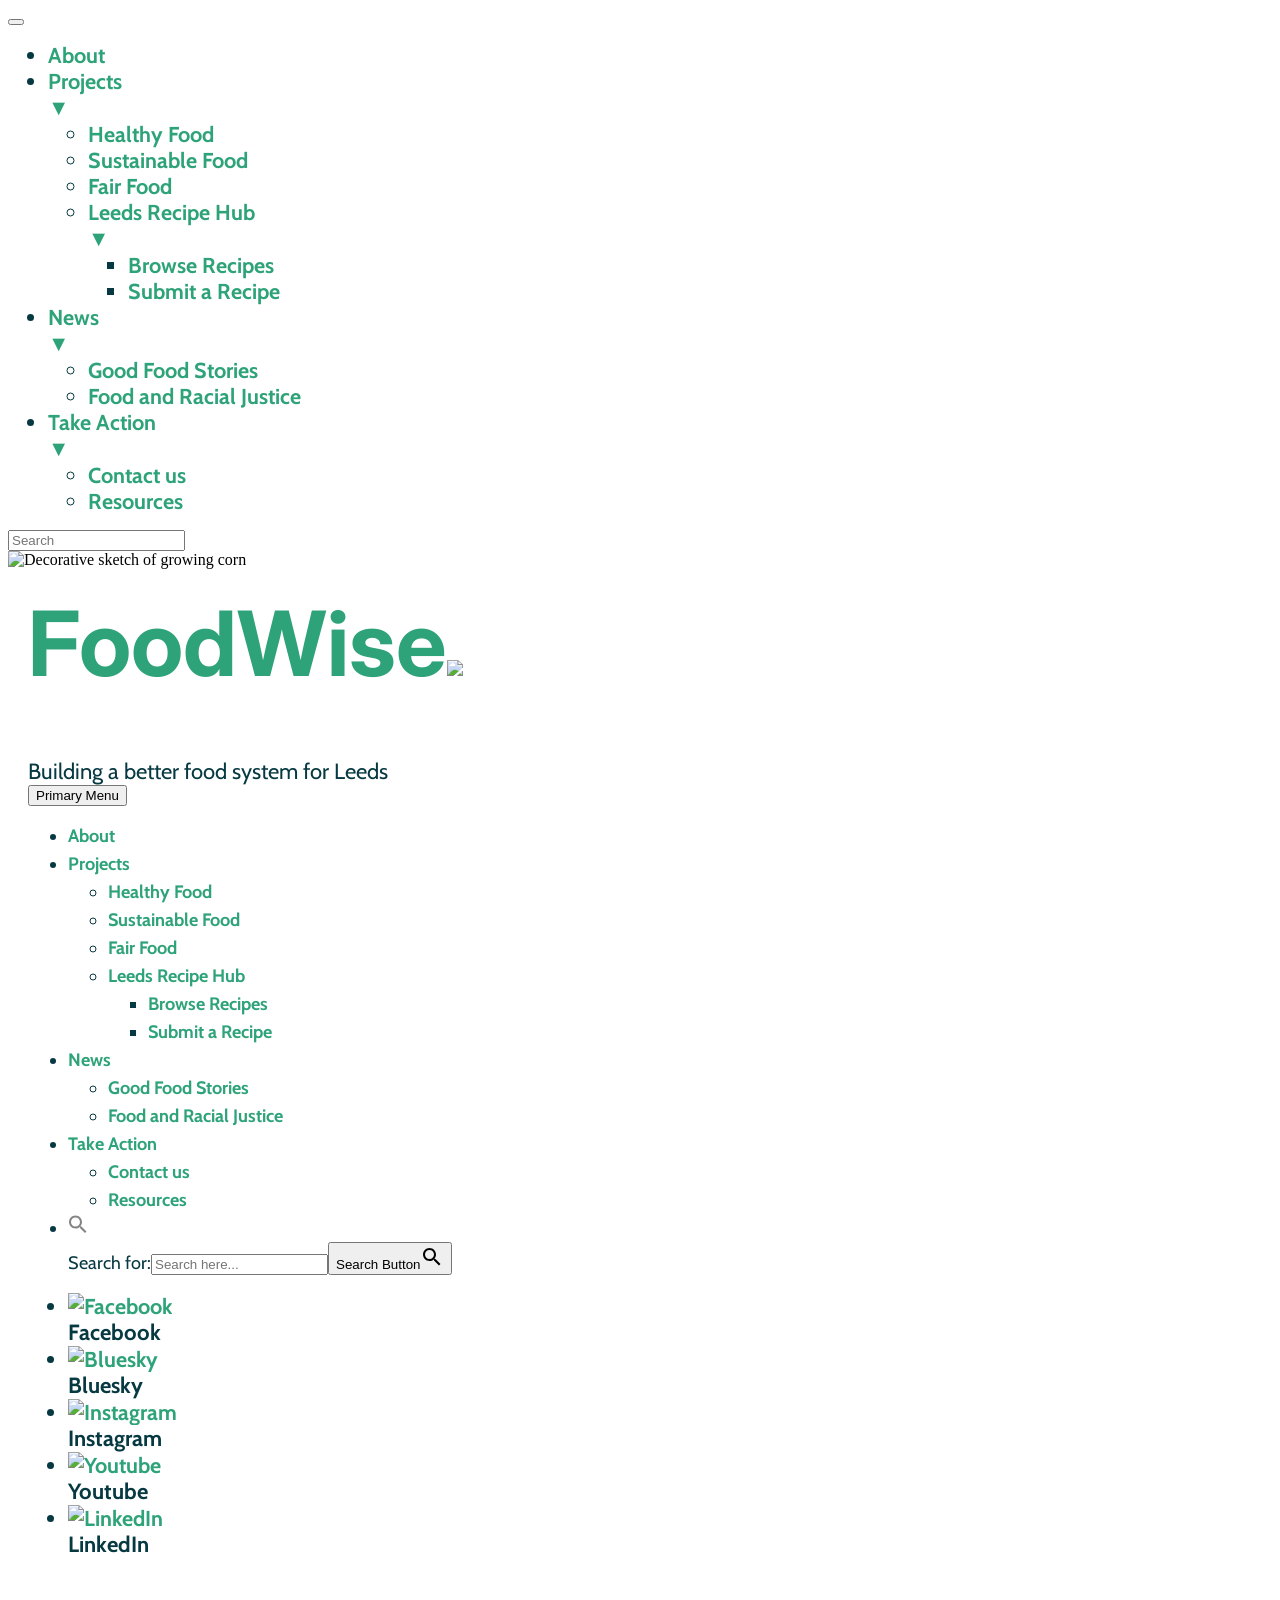
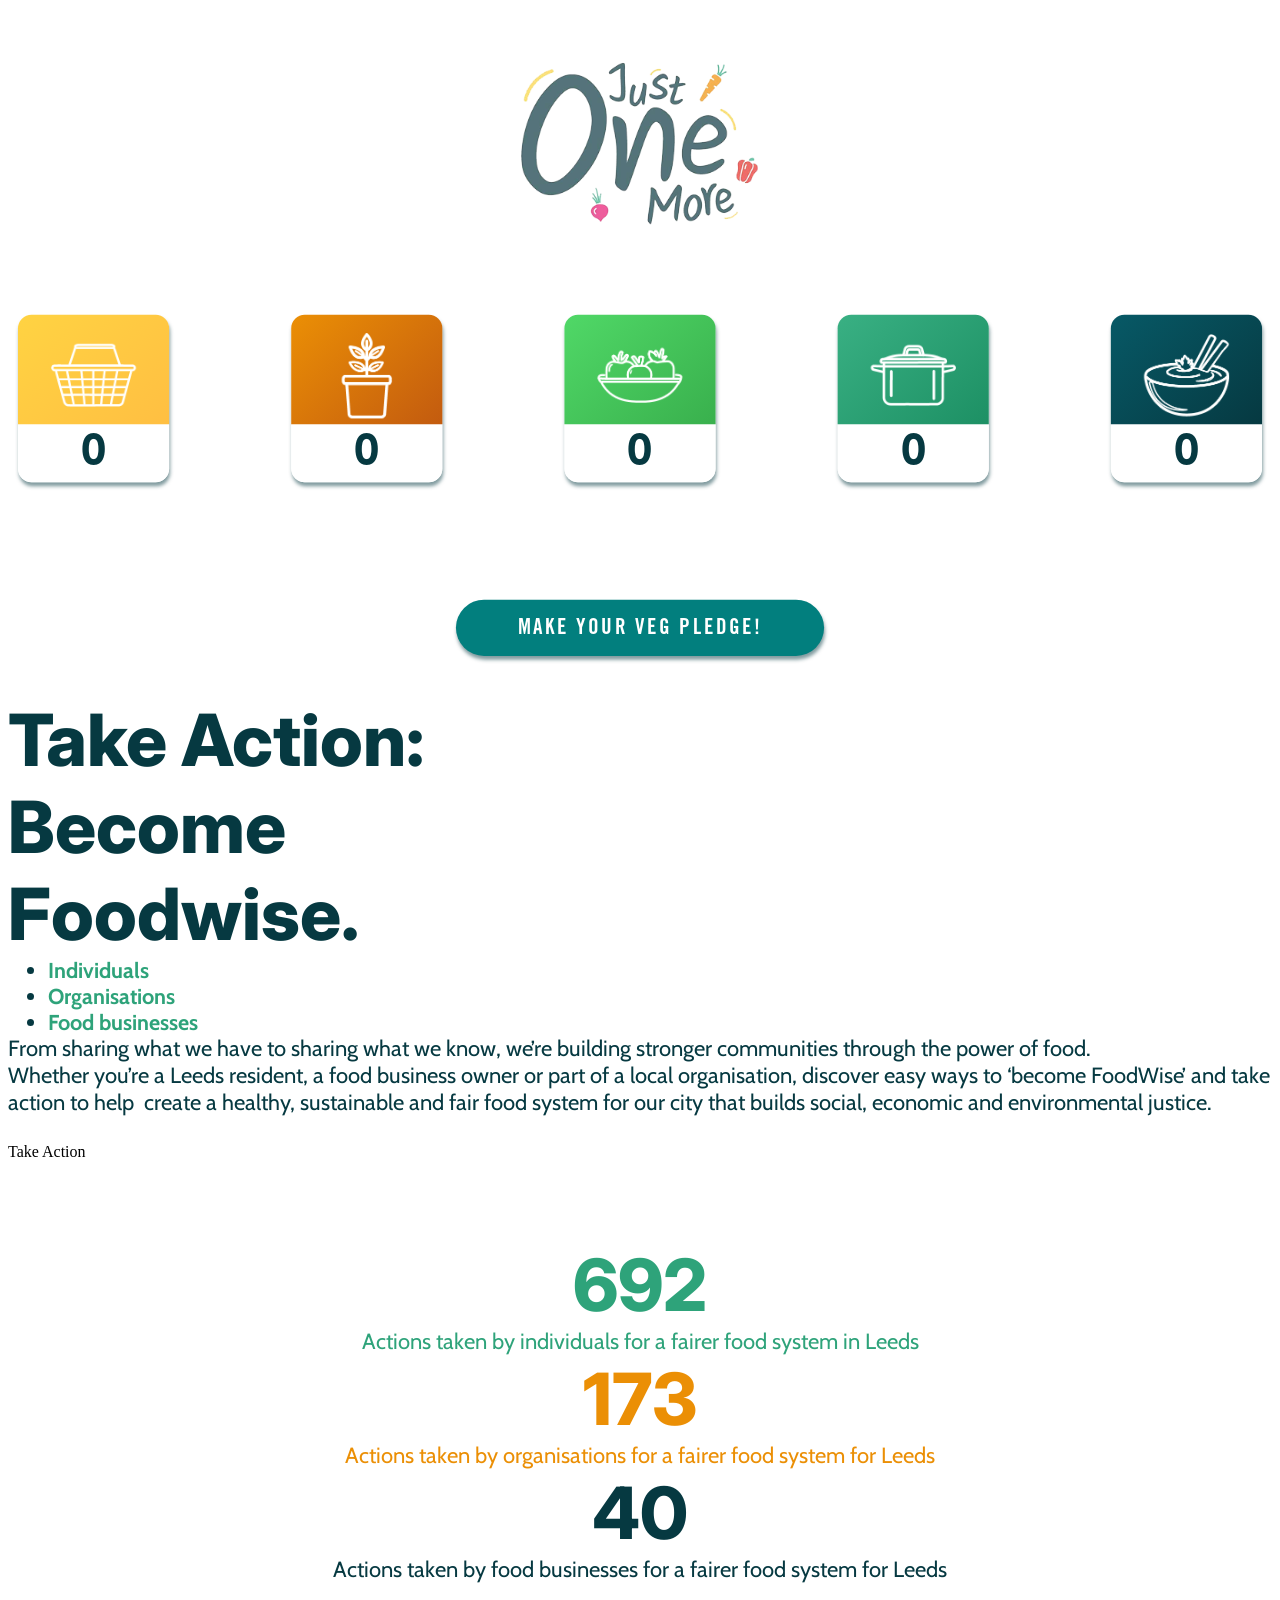
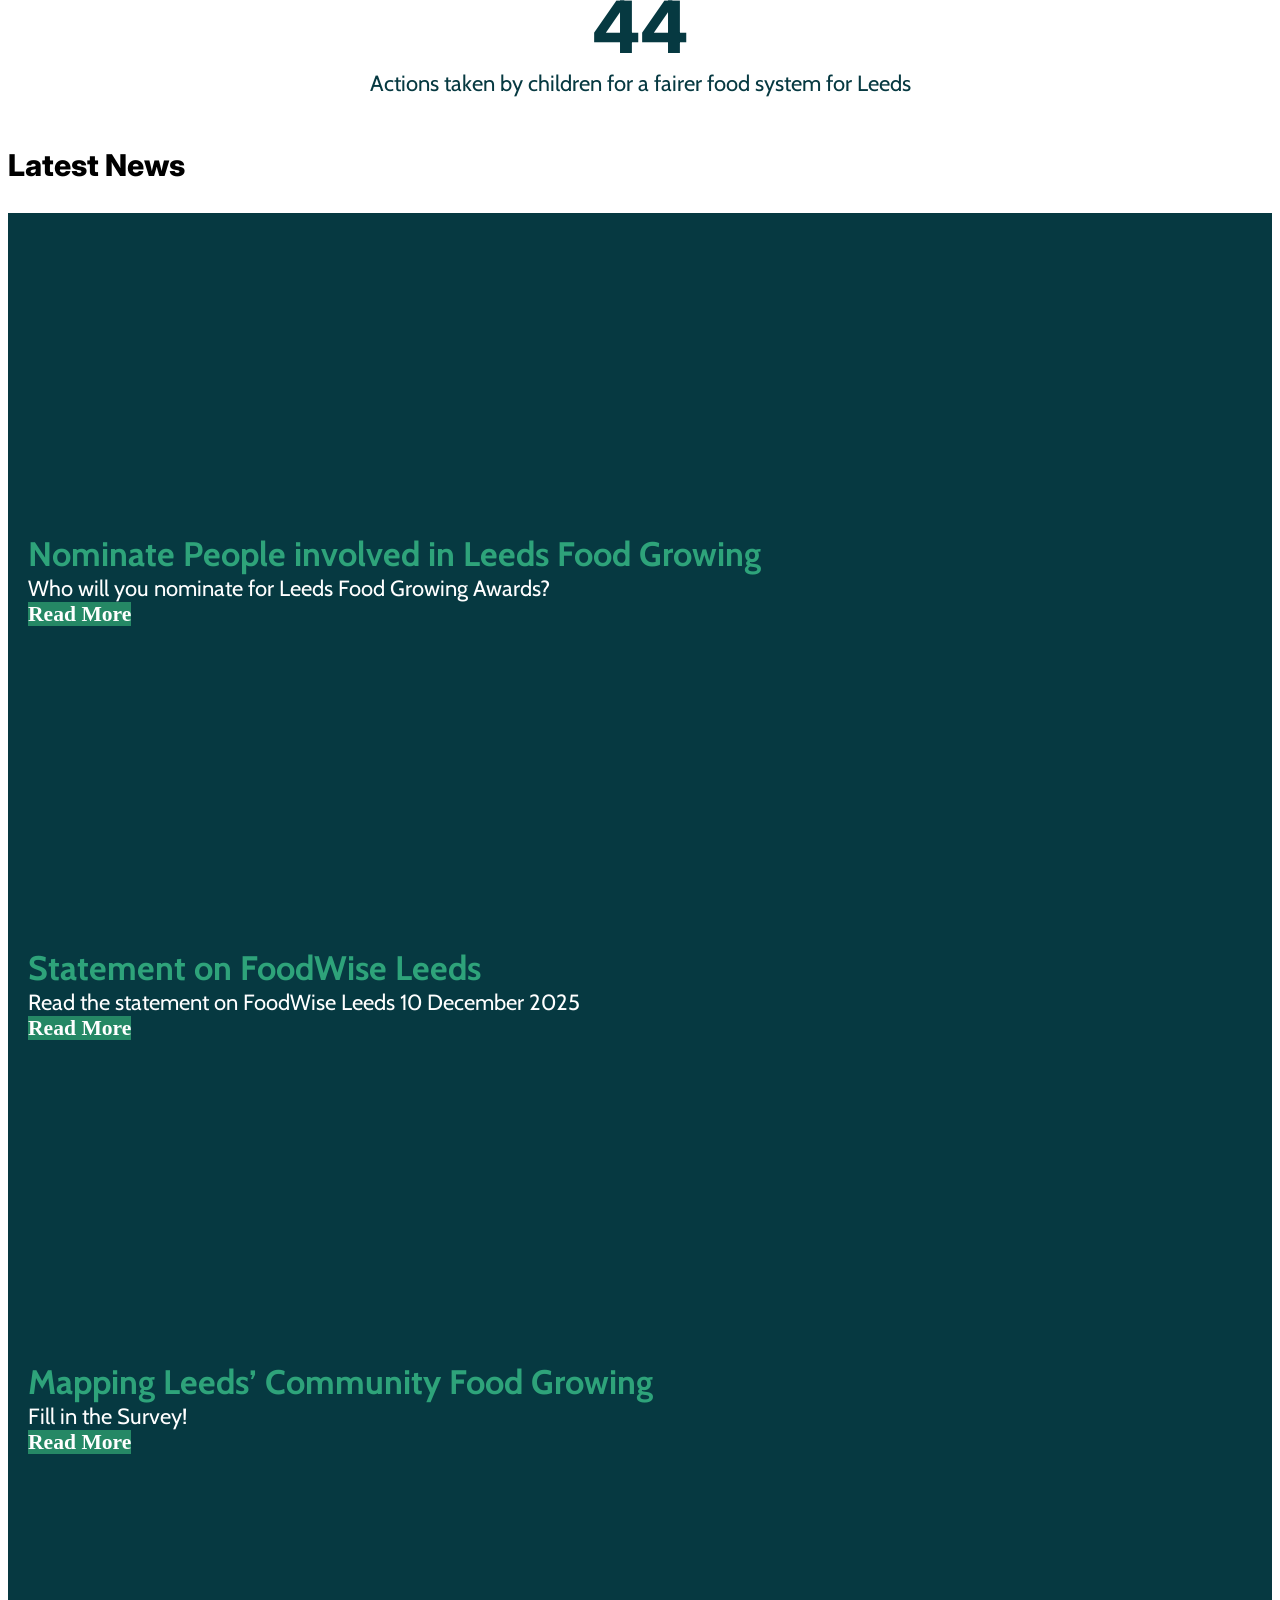
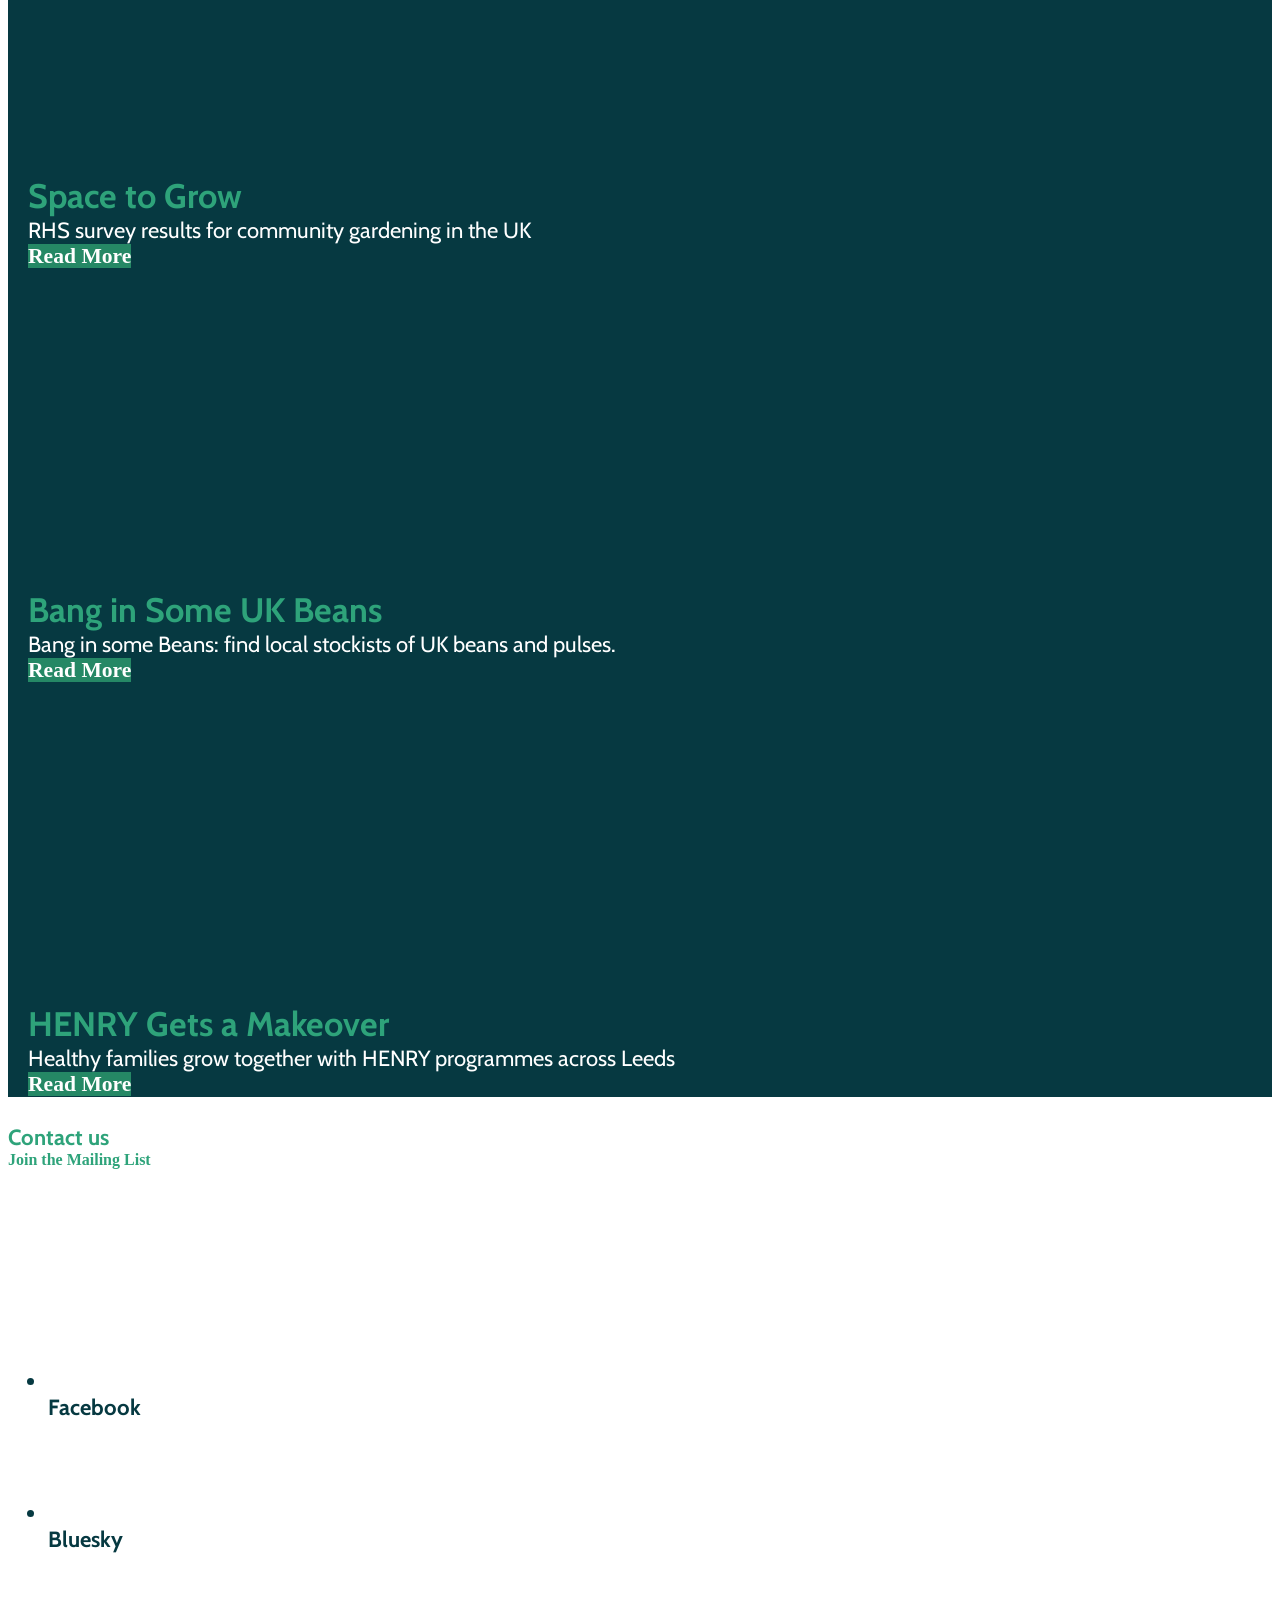
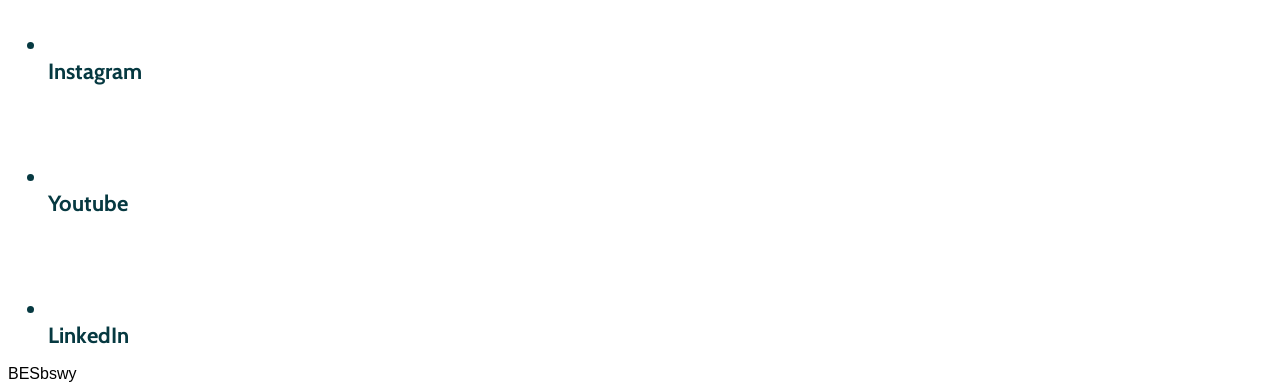
==== public_widget/index.html @ c1013f20 "Add files via upload" ====
<!DOCTYPE html>
<!-- saved from url=(0026)https://foodwiseleeds.org/ -->
<html lang="en-GB" class=" js_active  vc_desktop  vc_transform  vc_transform "><head><meta http-equiv="Content-Type" content="text/html; charset=UTF-8">
	
	<meta name="viewport" content="width=device-width, initial-scale=1">
	<link rel="profile" href="https://gmpg.org/xfn/11">

	<!-- FONTS -->
    <link rel="preconnect" href="https://fonts.googleapis.com/">
		<link rel="preconnect" href="https://fonts.gstatic.com/" crossorigin="">
		<link href="./FoodWise – Building a better food system for Leeds_files/css2" rel="stylesheet">
	
  <!-- CSS -->
    <link rel="stylesheet" href="./FoodWise – Building a better food system for Leeds_files/main.css" type="text/css" media="screen">

	<title>FoodWise – Building a better food system for Leeds</title>
<meta name="robots" content="max-image-preview:large">
<link rel="dns-prefetch" href="https://hb.wpmucdn.com/">
<link href="https://hb.wpmucdn.com/" rel="preconnect">
<link rel="alternate" type="application/rss+xml" title="FoodWise » Feed" href="https://foodwiseleeds.org/feed/">
<link rel="alternate" type="application/rss+xml" title="FoodWise » Comments Feed" href="https://foodwiseleeds.org/comments/feed/">
<link rel="alternate" title="oEmbed (JSON)" type="application/json+oembed" href="https://foodwiseleeds.org/wp-json/oembed/1.0/embed?url=https%3A%2F%2Ffoodwiseleeds.org%2F">
<link rel="alternate" title="oEmbed (XML)" type="text/xml+oembed" href="https://foodwiseleeds.org/wp-json/oembed/1.0/embed?url=https%3A%2F%2Ffoodwiseleeds.org%2F&amp;format=xml">
		<style>
			.lazyload,
			.lazyloading {
				max-width: 100%;
			}
		</style>
		<style id="wp-img-auto-sizes-contain-inline-css">
img:is([sizes=auto i],[sizes^="auto," i]){contain-intrinsic-size:3000px 1500px}
/*# sourceURL=wp-img-auto-sizes-contain-inline-css */
</style>
<style id="wp-emoji-styles-inline-css">

	img.wp-smiley, img.emoji {
		display: inline !important;
		border: none !important;
		box-shadow: none !important;
		height: 1em !important;
		width: 1em !important;
		margin: 0 0.07em !important;
		vertical-align: -0.1em !important;
		background: none !important;
		padding: 0 !important;
	}
/*# sourceURL=wp-emoji-styles-inline-css */
</style>
<style id="wp-block-library-inline-css">
:root{--wp-block-synced-color:#7a00df;--wp-block-synced-color--rgb:122,0,223;--wp-bound-block-color:var(--wp-block-synced-color);--wp-editor-canvas-background:#ddd;--wp-admin-theme-color:#007cba;--wp-admin-theme-color--rgb:0,124,186;--wp-admin-theme-color-darker-10:#006ba1;--wp-admin-theme-color-darker-10--rgb:0,107,160.5;--wp-admin-theme-color-darker-20:#005a87;--wp-admin-theme-color-darker-20--rgb:0,90,135;--wp-admin-border-width-focus:2px}@media (min-resolution:192dpi){:root{--wp-admin-border-width-focus:1.5px}}.wp-element-button{cursor:pointer}:root .has-very-light-gray-background-color{background-color:#eee}:root .has-very-dark-gray-background-color{background-color:#313131}:root .has-very-light-gray-color{color:#eee}:root .has-very-dark-gray-color{color:#313131}:root .has-vivid-green-cyan-to-vivid-cyan-blue-gradient-background{background:linear-gradient(135deg,#00d084,#0693e3)}:root .has-purple-crush-gradient-background{background:linear-gradient(135deg,#34e2e4,#4721fb 50%,#ab1dfe)}:root .has-hazy-dawn-gradient-background{background:linear-gradient(135deg,#faaca8,#dad0ec)}:root .has-subdued-olive-gradient-background{background:linear-gradient(135deg,#fafae1,#67a671)}:root .has-atomic-cream-gradient-background{background:linear-gradient(135deg,#fdd79a,#004a59)}:root .has-nightshade-gradient-background{background:linear-gradient(135deg,#330968,#31cdcf)}:root .has-midnight-gradient-background{background:linear-gradient(135deg,#020381,#2874fc)}:root{--wp--preset--font-size--normal:16px;--wp--preset--font-size--huge:42px}.has-regular-font-size{font-size:1em}.has-larger-font-size{font-size:2.625em}.has-normal-font-size{font-size:var(--wp--preset--font-size--normal)}.has-huge-font-size{font-size:var(--wp--preset--font-size--huge)}.has-text-align-center{text-align:center}.has-text-align-left{text-align:left}.has-text-align-right{text-align:right}.has-fit-text{white-space:nowrap!important}#end-resizable-editor-section{display:none}.aligncenter{clear:both}.items-justified-left{justify-content:flex-start}.items-justified-center{justify-content:center}.items-justified-right{justify-content:flex-end}.items-justified-space-between{justify-content:space-between}.screen-reader-text{border:0;clip-path:inset(50%);height:1px;margin:-1px;overflow:hidden;padding:0;position:absolute;width:1px;word-wrap:normal!important}.screen-reader-text:focus{background-color:#ddd;clip-path:none;color:#444;display:block;font-size:1em;height:auto;left:5px;line-height:normal;padding:15px 23px 14px;text-decoration:none;top:5px;width:auto;z-index:100000}html :where(.has-border-color){border-style:solid}html :where([style*=border-top-color]){border-top-style:solid}html :where([style*=border-right-color]){border-right-style:solid}html :where([style*=border-bottom-color]){border-bottom-style:solid}html :where([style*=border-left-color]){border-left-style:solid}html :where([style*=border-width]){border-style:solid}html :where([style*=border-top-width]){border-top-style:solid}html :where([style*=border-right-width]){border-right-style:solid}html :where([style*=border-bottom-width]){border-bottom-style:solid}html :where([style*=border-left-width]){border-left-style:solid}html :where(img[class*=wp-image-]){height:auto;max-width:100%}:where(figure){margin:0 0 1em}html :where(.is-position-sticky){--wp-admin--admin-bar--position-offset:var(--wp-admin--admin-bar--height,0px)}@media screen and (max-width:600px){html :where(.is-position-sticky){--wp-admin--admin-bar--position-offset:0px}}

/*# sourceURL=wp-block-library-inline-css */
</style>
<style id="classic-theme-styles-inline-css">
/*! This file is auto-generated */
.wp-block-button__link{color:#fff;background-color:#32373c;border-radius:9999px;box-shadow:none;text-decoration:none;padding:calc(.667em + 2px) calc(1.333em + 2px);font-size:1.125em}.wp-block-file__button{background:#32373c;color:#fff;text-decoration:none}
/*# sourceURL=/wp-includes/css/classic-themes.min.css */
</style>
<link rel="stylesheet" id="wp-components-css" href="./FoodWise – Building a better food system for Leeds_files/463c7d0c-9ae0-499d-9502-936e18eee315.css" media="all">
<link rel="stylesheet" id="wp-preferences-css" href="./FoodWise – Building a better food system for Leeds_files/6d0e9647-23a8-4c52-8468-e3db5b095549.css" media="all">
<link rel="stylesheet" id="wp-block-editor-css" href="./FoodWise – Building a better food system for Leeds_files/a60cf722-aa8f-4a5f-ae4f-3d11bebe2af3.css" media="all">
<link rel="stylesheet" id="popup-maker-block-library-style-css" href="./FoodWise – Building a better food system for Leeds_files/f5c3a5fd-bd5e-4038-b926-38d29746ad54.css" media="all">
<style id="global-styles-inline-css">
:root{--wp--preset--aspect-ratio--square: 1;--wp--preset--aspect-ratio--4-3: 4/3;--wp--preset--aspect-ratio--3-4: 3/4;--wp--preset--aspect-ratio--3-2: 3/2;--wp--preset--aspect-ratio--2-3: 2/3;--wp--preset--aspect-ratio--16-9: 16/9;--wp--preset--aspect-ratio--9-16: 9/16;--wp--preset--color--black: #000000;--wp--preset--color--cyan-bluish-gray: #abb8c3;--wp--preset--color--white: #ffffff;--wp--preset--color--pale-pink: #f78da7;--wp--preset--color--vivid-red: #cf2e2e;--wp--preset--color--luminous-vivid-orange: #ff6900;--wp--preset--color--luminous-vivid-amber: #fcb900;--wp--preset--color--light-green-cyan: #7bdcb5;--wp--preset--color--vivid-green-cyan: #00d084;--wp--preset--color--pale-cyan-blue: #8ed1fc;--wp--preset--color--vivid-cyan-blue: #0693e3;--wp--preset--color--vivid-purple: #9b51e0;--wp--preset--gradient--vivid-cyan-blue-to-vivid-purple: linear-gradient(135deg,rgb(6,147,227) 0%,rgb(155,81,224) 100%);--wp--preset--gradient--light-green-cyan-to-vivid-green-cyan: linear-gradient(135deg,rgb(122,220,180) 0%,rgb(0,208,130) 100%);--wp--preset--gradient--luminous-vivid-amber-to-luminous-vivid-orange: linear-gradient(135deg,rgb(252,185,0) 0%,rgb(255,105,0) 100%);--wp--preset--gradient--luminous-vivid-orange-to-vivid-red: linear-gradient(135deg,rgb(255,105,0) 0%,rgb(207,46,46) 100%);--wp--preset--gradient--very-light-gray-to-cyan-bluish-gray: linear-gradient(135deg,rgb(238,238,238) 0%,rgb(169,184,195) 100%);--wp--preset--gradient--cool-to-warm-spectrum: linear-gradient(135deg,rgb(74,234,220) 0%,rgb(151,120,209) 20%,rgb(207,42,186) 40%,rgb(238,44,130) 60%,rgb(251,105,98) 80%,rgb(254,248,76) 100%);--wp--preset--gradient--blush-light-purple: linear-gradient(135deg,rgb(255,206,236) 0%,rgb(152,150,240) 100%);--wp--preset--gradient--blush-bordeaux: linear-gradient(135deg,rgb(254,205,165) 0%,rgb(254,45,45) 50%,rgb(107,0,62) 100%);--wp--preset--gradient--luminous-dusk: linear-gradient(135deg,rgb(255,203,112) 0%,rgb(199,81,192) 50%,rgb(65,88,208) 100%);--wp--preset--gradient--pale-ocean: linear-gradient(135deg,rgb(255,245,203) 0%,rgb(182,227,212) 50%,rgb(51,167,181) 100%);--wp--preset--gradient--electric-grass: linear-gradient(135deg,rgb(202,248,128) 0%,rgb(113,206,126) 100%);--wp--preset--gradient--midnight: linear-gradient(135deg,rgb(2,3,129) 0%,rgb(40,116,252) 100%);--wp--preset--font-size--small: 13px;--wp--preset--font-size--medium: 20px;--wp--preset--font-size--large: 36px;--wp--preset--font-size--x-large: 42px;--wp--preset--spacing--20: 0.44rem;--wp--preset--spacing--30: 0.67rem;--wp--preset--spacing--40: 1rem;--wp--preset--spacing--50: 1.5rem;--wp--preset--spacing--60: 2.25rem;--wp--preset--spacing--70: 3.38rem;--wp--preset--spacing--80: 5.06rem;--wp--preset--shadow--natural: 6px 6px 9px rgba(0, 0, 0, 0.2);--wp--preset--shadow--deep: 12px 12px 50px rgba(0, 0, 0, 0.4);--wp--preset--shadow--sharp: 6px 6px 0px rgba(0, 0, 0, 0.2);--wp--preset--shadow--outlined: 6px 6px 0px -3px rgb(255, 255, 255), 6px 6px rgb(0, 0, 0);--wp--preset--shadow--crisp: 6px 6px 0px rgb(0, 0, 0);}:where(.is-layout-flex){gap: 0.5em;}:where(.is-layout-grid){gap: 0.5em;}body .is-layout-flex{display: flex;}.is-layout-flex{flex-wrap: wrap;align-items: center;}.is-layout-flex > :is(*, div){margin: 0;}body .is-layout-grid{display: grid;}.is-layout-grid > :is(*, div){margin: 0;}:where(.wp-block-columns.is-layout-flex){gap: 2em;}:where(.wp-block-columns.is-layout-grid){gap: 2em;}:where(.wp-block-post-template.is-layout-flex){gap: 1.25em;}:where(.wp-block-post-template.is-layout-grid){gap: 1.25em;}.has-black-color{color: var(--wp--preset--color--black) !important;}.has-cyan-bluish-gray-color{color: var(--wp--preset--color--cyan-bluish-gray) !important;}.has-white-color{color: var(--wp--preset--color--white) !important;}.has-pale-pink-color{color: var(--wp--preset--color--pale-pink) !important;}.has-vivid-red-color{color: var(--wp--preset--color--vivid-red) !important;}.has-luminous-vivid-orange-color{color: var(--wp--preset--color--luminous-vivid-orange) !important;}.has-luminous-vivid-amber-color{color: var(--wp--preset--color--luminous-vivid-amber) !important;}.has-light-green-cyan-color{color: var(--wp--preset--color--light-green-cyan) !important;}.has-vivid-green-cyan-color{color: var(--wp--preset--color--vivid-green-cyan) !important;}.has-pale-cyan-blue-color{color: var(--wp--preset--color--pale-cyan-blue) !important;}.has-vivid-cyan-blue-color{color: var(--wp--preset--color--vivid-cyan-blue) !important;}.has-vivid-purple-color{color: var(--wp--preset--color--vivid-purple) !important;}.has-black-background-color{background-color: var(--wp--preset--color--black) !important;}.has-cyan-bluish-gray-background-color{background-color: var(--wp--preset--color--cyan-bluish-gray) !important;}.has-white-background-color{background-color: var(--wp--preset--color--white) !important;}.has-pale-pink-background-color{background-color: var(--wp--preset--color--pale-pink) !important;}.has-vivid-red-background-color{background-color: var(--wp--preset--color--vivid-red) !important;}.has-luminous-vivid-orange-background-color{background-color: var(--wp--preset--color--luminous-vivid-orange) !important;}.has-luminous-vivid-amber-background-color{background-color: var(--wp--preset--color--luminous-vivid-amber) !important;}.has-light-green-cyan-background-color{background-color: var(--wp--preset--color--light-green-cyan) !important;}.has-vivid-green-cyan-background-color{background-color: var(--wp--preset--color--vivid-green-cyan) !important;}.has-pale-cyan-blue-background-color{background-color: var(--wp--preset--color--pale-cyan-blue) !important;}.has-vivid-cyan-blue-background-color{background-color: var(--wp--preset--color--vivid-cyan-blue) !important;}.has-vivid-purple-background-color{background-color: var(--wp--preset--color--vivid-purple) !important;}.has-black-border-color{border-color: var(--wp--preset--color--black) !important;}.has-cyan-bluish-gray-border-color{border-color: var(--wp--preset--color--cyan-bluish-gray) !important;}.has-white-border-color{border-color: var(--wp--preset--color--white) !important;}.has-pale-pink-border-color{border-color: var(--wp--preset--color--pale-pink) !important;}.has-vivid-red-border-color{border-color: var(--wp--preset--color--vivid-red) !important;}.has-luminous-vivid-orange-border-color{border-color: var(--wp--preset--color--luminous-vivid-orange) !important;}.has-luminous-vivid-amber-border-color{border-color: var(--wp--preset--color--luminous-vivid-amber) !important;}.has-light-green-cyan-border-color{border-color: var(--wp--preset--color--light-green-cyan) !important;}.has-vivid-green-cyan-border-color{border-color: var(--wp--preset--color--vivid-green-cyan) !important;}.has-pale-cyan-blue-border-color{border-color: var(--wp--preset--color--pale-cyan-blue) !important;}.has-vivid-cyan-blue-border-color{border-color: var(--wp--preset--color--vivid-cyan-blue) !important;}.has-vivid-purple-border-color{border-color: var(--wp--preset--color--vivid-purple) !important;}.has-vivid-cyan-blue-to-vivid-purple-gradient-background{background: var(--wp--preset--gradient--vivid-cyan-blue-to-vivid-purple) !important;}.has-light-green-cyan-to-vivid-green-cyan-gradient-background{background: var(--wp--preset--gradient--light-green-cyan-to-vivid-green-cyan) !important;}.has-luminous-vivid-amber-to-luminous-vivid-orange-gradient-background{background: var(--wp--preset--gradient--luminous-vivid-amber-to-luminous-vivid-orange) !important;}.has-luminous-vivid-orange-to-vivid-red-gradient-background{background: var(--wp--preset--gradient--luminous-vivid-orange-to-vivid-red) !important;}.has-very-light-gray-to-cyan-bluish-gray-gradient-background{background: var(--wp--preset--gradient--very-light-gray-to-cyan-bluish-gray) !important;}.has-cool-to-warm-spectrum-gradient-background{background: var(--wp--preset--gradient--cool-to-warm-spectrum) !important;}.has-blush-light-purple-gradient-background{background: var(--wp--preset--gradient--blush-light-purple) !important;}.has-blush-bordeaux-gradient-background{background: var(--wp--preset--gradient--blush-bordeaux) !important;}.has-luminous-dusk-gradient-background{background: var(--wp--preset--gradient--luminous-dusk) !important;}.has-pale-ocean-gradient-background{background: var(--wp--preset--gradient--pale-ocean) !important;}.has-electric-grass-gradient-background{background: var(--wp--preset--gradient--electric-grass) !important;}.has-midnight-gradient-background{background: var(--wp--preset--gradient--midnight) !important;}.has-small-font-size{font-size: var(--wp--preset--font-size--small) !important;}.has-medium-font-size{font-size: var(--wp--preset--font-size--medium) !important;}.has-large-font-size{font-size: var(--wp--preset--font-size--large) !important;}.has-x-large-font-size{font-size: var(--wp--preset--font-size--x-large) !important;}
/*# sourceURL=global-styles-inline-css */
</style>

<link rel="stylesheet" id="dashicons-css" href="./FoodWise – Building a better food system for Leeds_files/c9061f7a-20b6-4fdd-8af1-3b893c278239.css" media="all">
<link rel="stylesheet" id="wphb-1-css" href="./FoodWise – Building a better food system for Leeds_files/624cdfb0-4d21-4626-8bf3-a9ca349da1e4.css" media="all">
<link rel="stylesheet" id="foodwise-style-css" href="./FoodWise – Building a better food system for Leeds_files/7e74216d-fcdb-4897-a034-6a1e15c18cc8.css" media="all">
<link rel="stylesheet" id="js_composer_front-css" href="./FoodWise – Building a better food system for Leeds_files/fb7b4507-4b8f-4607-a6a4-275e7c5be906.css" media="all">
<script type="text/javascript" async="" defer="" src="./FoodWise – Building a better food system for Leeds_files/matomo.js.download"></script><script src="./FoodWise – Building a better food system for Leeds_files/cb1ac818-7bdb-4e45-8064-32402c371f73.js.download" id="wphb-2-js"></script>
<script src="./FoodWise – Building a better food system for Leeds_files/a06aab05-64d9-4084-b039-03028701f7ed.js.download" id="wphb-3-js"></script>
<link rel="https://api.w.org/" href="https://foodwiseleeds.org/wp-json/"><link rel="alternate" title="JSON" type="application/json" href="https://foodwiseleeds.org/wp-json/wp/v2/pages/40279"><link rel="EditURI" type="application/rsd+xml" title="RSD" href="https://foodwiseleeds.org/xmlrpc.php?rsd">
<meta name="generator" content="WordPress 6.9.1">
<link rel="canonical" href="https://foodwiseleeds.org/">
<link rel="shortlink" href="https://foodwiseleeds.org/">
<!-- start Simple Custom CSS and JS -->
<style>
ul#menu-projects {
	margin: 0 0 40px 0!important;
}

ul#menu-projects li {
    list-style: none;
	display:inline-block;
}

ul#menu-projects li a {
    padding: 6px 12px;
	color: #fff !important;
    border-color: #2ea37a;
    background-color: #2ea37a;
    font-size: 21px;
}

ul#menu-projects li a:h0ver {
    background-color: #258865;
}</style>
<!-- end Simple Custom CSS and JS -->
<!-- start Simple Custom CSS and JS -->
<style>
@media only screen and (max-width: 1200px) {
	.hidemobile {display:none!important;}
}</style>
<!-- end Simple Custom CSS and JS -->
<!-- start Simple Custom CSS and JS -->
<style>
@import url('https://fonts.googleapis.com/css2?family=Cabin:ital,wght@0,400..700;1,400..700&family=Inter:ital,opsz,wght@0,14..32,100..900;1,14..32,100..900&family=Outfit:wght@100..900&display=swap');
@import url('https://fonts.cdnfonts.com/css/brotherton-free-font');
@import url('https://fonts.googleapis.com/css2?family=Inter:ital,opsz,wght@0,14..32,100..900;1,14..32,100..900&display=swap');

* {text-transform: none!important;}
h1,h2,h3,h4 {font-family: "Inter", sans-serif; font-weight: 800!important;}
h1 {font-size: 90px; margin-top: 0px;}
h1.sr7-layer {color: #063941!important; font-size: 95px!important; line-height:90px!important; font-weight: 500!important;}
h2 {font-size: 70px; color: #063941; font-size: 72px; margin-bottom: 0px; margin-top: 0px; font-weight: 700;}
h2.sub-title {display:none;}
h3 {font-size: 50px; margin-top: 0px; margin-bottom: 0px; font-family: color: #063941; font-weight: 700;}
h4 {font-size: 30px; margin-top: 0px; margin-bottom: 0px; font-family: color: #063941; font-weight: 700;}
p {font-size: 22px;
	color: #063941;
	font-family:"Cabin";
	margin-top: 0px;
	margin-bottom: 0px;
}
.stay-in-touch p {
	color: #fff!important;
}

a.other-projects-link p {
	color:#fff;
}
.menu-main-nav-container li, .menu-main-nav-container li a {
    font-family:"Cabin"!important;
	font-size: 18px!important;
	line-height: 28px!important;
}

a {color: #2ea37a; font-weight: bold; text-decoration: none;}
ol {padding-left: 20px;}
li {font-size: 21.6px;
	color: #063941;
	font-family:"Cabin";
	margin-top: 0px;
	padding-left: 0px;
}
.whitefont * {color: #fff!important}

@media only screen and (max-width: 800px) {
  h1 {
    font-size: 50px!important
  }
}
</style>
<!-- end Simple Custom CSS and JS -->
<!-- start Simple Custom CSS and JS -->
<style>
.image-hover {
    width: 266px;
    height: 101px;
    background-image: url('https://foodwiseleeds.org/wp-content/uploads/take-action-arrow.svg');
    background-size: cover;
    transition: background-image 0.05s;
}

.image-hover:hover {
    background-image: url('https://foodwiseleeds.org/wp-content/uploads/take-action-fw-hover.svg');}</style>
<!-- end Simple Custom CSS and JS -->
<!-- start Simple Custom CSS and JS -->
<style>
body.postid-3649 .entry-content {
        grid-template-columns: 3fr 6fr;
        gap: 2em;
}

.entry-content {
    margin-top: 0;
    padding-top: 50px;
}

.site-header {
	padding: 20px!important;
}

.edit-link {
	display:none!important;
}

.wpb_button, .wpb_content_element, ul.wpb_thumbnails-fluid>li {
    margin-bottom: 0px;
}</style>
<!-- end Simple Custom CSS and JS -->
<!-- start Simple Custom CSS and JS -->
<style>
.vc_toggle_icon {background-image: url('http://foodwise.madehappy.co/wp-content/uploads/2025/02/Arrow-down-green.svg');
	  background-size: cover;
}

.wp-block-navigation .wp-block-navigation-item__content.wp-block-navigation-item__content {
    font-weight: 700;
}

:where(.wp-site-blocks *:focus) {
    outline-width: 0px;
    outline-style: solid;
}

.Title {text-shadow: 0 0 10px #333;}</style>
<!-- end Simple Custom CSS and JS -->
<!-- start Simple Custom CSS and JS -->
<style>
.maxwidthtwo {max-width: 200px;}
.maxwidththree {max-width: 300px;}
.maxwidthfour {max-width: 400px;}
.maxwidthfive {max-width: 500px;}
.maxwidthsix {max-width: 600px;}
.maxwidthseven {max-width: 700px;}
.maxwidthsevenfive {max-width: 750px;}
.maxwidtheight {max-width: 800px;}
.maxwidthnine {max-width: 900px;}
.maxwidthten {max-width: 1000px;}
.maxwidtheleven {max-width: 1100px;}
.maxwidthtwelve {max-width: 1200px;}
.maxwidththirteen {max-width: 1300px;}
.maxwidthfourteen {max-width: 1400px;}
.maxwidthfifteen {max-width: 1500px;}
.maxwidthsixteen {max-width: 1600px;}
.contentcenter {margin: 0 auto!important;}
</style>
<!-- end Simple Custom CSS and JS -->
<!-- start Simple Custom CSS and JS -->
<style>
.vc_btn3.vc_btn3-color-green.vc_btn3-style-classic {
    color: #fff!important;
    border-color: #2ea37a;
	background-color: #2ea37a;
font-size: 21.6px;}
.vc_btn3.vc_btn3-color-green.vc_btn3-style-classic:hover {
    color: #fff!important;
    border-color: #258865;
    background-color: #258865;font-size: 21.6px;}
.vc_btn3.vc_btn3-color-green.vc_btn3-style-classic:link {
    color: #fff!important;
    border-color: #258865;
    background-color: #258865;font-size: 21.6px;}

.vc_btn3-container.vc_btn3-center .vc_btn3-block.vc_btn3-icon-right:not(.vc_btn3-o-empty) .vc_btn3-icon {
    margin-left: .5em;
    margin-top: .5em;
}</style>
<!-- end Simple Custom CSS and JS -->
<!-- start Simple Custom CSS and JS -->
<script>
// When the user scrolls down 120px from the top of the document, resize the header's padding size
window.onscroll = function() {scrollFunction()};

function scrollFunction() {
  if (document.body.scrollTop > 120 || document.documentElement.scrollTop > 120) {
    document.getElementById("masthead").style.padding = "var(--space-sm) 0 var(--space-sm)";
    document.getElementById("masthead").style.background = "white";
  } else {
    document.getElementById("masthead").style.padding = "var(--space-md) 0 var(--space-xl)";
    document.getElementById("masthead").style.background = "none";
  }
}

</script>
<!-- end Simple Custom CSS and JS -->
			<!-- DO NOT COPY THIS SNIPPET! Start of Page Analytics Tracking for HubSpot WordPress plugin v11.3.39-->
			<script class="hsq-set-content-id" data-content-id="standard-page">
				var _hsq = _hsq || [];
				_hsq.push(["setContentType", "standard-page"]);
			</script>
			<!-- DO NOT COPY THIS SNIPPET! End of Page Analytics Tracking for HubSpot WordPress plugin -->
			    
    <script type="text/javascript">
        var ajaxurl = 'https://foodwiseleeds.org/wp-admin/admin-ajax.php';
    </script>
		<script>
			document.documentElement.className = document.documentElement.className.replace('no-js', 'js');
		</script>
				<style>
			.no-js img.lazyload {
				display: none;
			}

			figure.wp-block-image img.lazyloading {
				min-width: 150px;
			}

			.lazyload,
			.lazyloading {
				--smush-placeholder-width: 100px;
				--smush-placeholder-aspect-ratio: 1/1;
				width: var(--smush-image-width, var(--smush-placeholder-width)) !important;
				aspect-ratio: var(--smush-image-aspect-ratio, var(--smush-placeholder-aspect-ratio)) !important;
			}

						.lazyload, .lazyloading {
				opacity: 0;
			}

			.lazyloaded {
				opacity: 1;
				transition: opacity 400ms;
				transition-delay: 0ms;
			}

					</style>
							<!-- Google Analytics tracking code output by Beehive Analytics Pro -->
						<script async="" src="./FoodWise – Building a better food system for Leeds_files/js"></script>
		<script>
						window.beehiveDataLayer = window.beehiveDataLayer || [];
			function beehive_ga() {beehiveDataLayer.push(arguments);}
			beehive_ga('js', new Date())
						beehive_ga('config', 'G-CVD971GSPM', {
				'anonymize_ip': false,
				'allow_google_signals': false,
			})
					</script>
		<meta name="generator" content="Powered by WPBakery Page Builder - drag and drop page builder for WordPress.">
<style data-type="vc_custom-css">.entry-header,
.home-entry-header {display:none;}
.entry-content {
    margin-top: 0!important;
    padding-top: 0!important;
}</style><link rel="preconnect" href="https://fonts.googleapis.com/">
<link rel="preconnect" href="https://fonts.gstatic.com/" crossorigin="">
<meta name="generator" content="Powered by Slider Revolution 6.7.31 - responsive, Mobile-Friendly Slider Plugin for WordPress with comfortable drag and drop interface.">
<script>
	window._tpt			??= {};
	window.SR7			??= {};
	_tpt.R				??= {};
	_tpt.R.fonts		??= {};
	_tpt.R.fonts.customFonts??= {};
	SR7.devMode			=  false;
	SR7.F 				??= {};
	SR7.G				??= {};
	SR7.LIB				??= {};
	SR7.E				??= {};
	SR7.E.gAddons		??= {};
	SR7.E.php 			??= {};
	SR7.E.nonce			= '86061872cd';
	SR7.E.ajaxurl		= 'https://foodwiseleeds.org/wp-admin/admin-ajax.php';
	SR7.E.resturl		= 'https://foodwiseleeds.org/wp-json/';
	SR7.E.slug_path		= 'revslider/revslider.php';
	SR7.E.slug			= 'revslider';
	SR7.E.plugin_url	= 'https://foodwiseleeds.org/wp-content/plugins/revslider/';
	SR7.E.wp_plugin_url = 'https://foodwiseleeds.org/wp-content/plugins/';
	SR7.E.revision		= '6.7.31';
	SR7.E.fontBaseUrl	= '';
	SR7.G.breakPoints 	= [1240,1024,778,480];
	SR7.E.modules 		= ['module','page','slide','layer','draw','animate','srtools','canvas','defaults','carousel','navigation','media','modifiers','migration'];
	SR7.E.libs 			= ['WEBGL'];
	SR7.E.css 			= ['csslp','cssbtns','cssfilters','cssnav','cssmedia'];
	SR7.E.resources		= {};
	SR7.JSON			??= {};
/*! Slider Revolution 7.0 - Page Processor */
!function(){"use strict";window.SR7??={},window._tpt??={},SR7.version="Slider Revolution 6.7.16",_tpt.getMobileZoom=()=>_tpt.is_mobile?document.documentElement.clientWidth/window.innerWidth:1,_tpt.getWinDim=function(t){_tpt.screenHeightWithUrlBar??=window.innerHeight;let e=SR7.F?.modal?.visible&&SR7.M[SR7.F.module.getIdByAlias(SR7.F.modal.requested)];_tpt.scrollBar=window.innerWidth!==document.documentElement.clientWidth||e&&window.innerWidth!==e.c.module.clientWidth,_tpt.winW=_tpt.getMobileZoom()*window.innerWidth-(_tpt.scrollBar||"prepare"==t?_tpt.scrollBarW??_tpt.mesureScrollBar():0),_tpt.winH=_tpt.getMobileZoom()*window.innerHeight,_tpt.winWAll=document.documentElement.clientWidth},_tpt.getResponsiveLevel=function(t,e){SR7.M[e];return _tpt.closestGE(t,_tpt.winWAll)},_tpt.mesureScrollBar=function(){let t=document.createElement("div");return t.className="RSscrollbar-measure",t.style.width="100px",t.style.height="100px",t.style.overflow="scroll",t.style.position="absolute",t.style.top="-9999px",document.body.appendChild(t),_tpt.scrollBarW=t.offsetWidth-t.clientWidth,document.body.removeChild(t),_tpt.scrollBarW},_tpt.loadCSS=async function(t,e,s){return s?_tpt.R.fonts.required[e].status=1:(_tpt.R[e]??={},_tpt.R[e].status=1),new Promise(((i,n)=>{if(_tpt.isStylesheetLoaded(t))s?_tpt.R.fonts.required[e].status=2:_tpt.R[e].status=2,i();else{const o=document.createElement("link");o.rel="stylesheet";let l="text",r="css";o["type"]=l+"/"+r,o.href=t,o.onload=()=>{s?_tpt.R.fonts.required[e].status=2:_tpt.R[e].status=2,i()},o.onerror=()=>{s?_tpt.R.fonts.required[e].status=3:_tpt.R[e].status=3,n(new Error(`Failed to load CSS: ${t}`))},document.head.appendChild(o)}}))},_tpt.addContainer=function(t){const{tag:e="div",id:s,class:i,datas:n,textContent:o,iHTML:l}=t,r=document.createElement(e);if(s&&""!==s&&(r.id=s),i&&""!==i&&(r.className=i),n)for(const[t,e]of Object.entries(n))"style"==t?r.style.cssText=e:r.setAttribute(`data-${t}`,e);return o&&(r.textContent=o),l&&(r.innerHTML=l),r},_tpt.collector=function(){return{fragment:new DocumentFragment,add(t){var e=_tpt.addContainer(t);return this.fragment.appendChild(e),e},append(t){t.appendChild(this.fragment)}}},_tpt.isStylesheetLoaded=function(t){let e=t.split("?")[0];return Array.from(document.querySelectorAll('link[rel="stylesheet"], link[rel="preload"]')).some((t=>t.href.split("?")[0]===e))},_tpt.preloader={requests:new Map,preloaderTemplates:new Map,show:function(t,e){if(!e||!t)return;const{type:s,color:i}=e;if(s<0||"off"==s)return;const n=`preloader_${s}`;let o=this.preloaderTemplates.get(n);o||(o=this.build(s,i),this.preloaderTemplates.set(n,o)),this.requests.has(t)||this.requests.set(t,{count:0});const l=this.requests.get(t);clearTimeout(l.timer),l.count++,1===l.count&&(l.timer=setTimeout((()=>{l.preloaderClone=o.cloneNode(!0),l.anim&&l.anim.kill(),void 0!==_tpt.gsap?l.anim=_tpt.gsap.fromTo(l.preloaderClone,1,{opacity:0},{opacity:1}):l.preloaderClone.classList.add("sr7-fade-in"),t.appendChild(l.preloaderClone)}),150))},hide:function(t){if(!this.requests.has(t))return;const e=this.requests.get(t);e.count--,e.count<0&&(e.count=0),e.anim&&e.anim.kill(),0===e.count&&(clearTimeout(e.timer),e.preloaderClone&&(e.preloaderClone.classList.remove("sr7-fade-in"),e.anim=_tpt.gsap.to(e.preloaderClone,.3,{opacity:0,onComplete:function(){e.preloaderClone.remove()}})))},state:function(t){if(!this.requests.has(t))return!1;return this.requests.get(t).count>0},build:(t,e="#ffffff",s="")=>{if(t<0||"off"===t)return null;const i=parseInt(t);if(t="prlt"+i,isNaN(i))return null;if(_tpt.loadCSS(SR7.E.plugin_url+"public/css/preloaders/t"+i+".css","preloader_"+t),isNaN(i)||i<6){const n=`background-color:${e}`,o=1===i||2==i?n:"",l=3===i||4==i?n:"",r=_tpt.collector();["dot1","dot2","bounce1","bounce2","bounce3"].forEach((t=>r.add({tag:"div",class:t,datas:{style:l}})));const d=_tpt.addContainer({tag:"sr7-prl",class:`${t} ${s}`,datas:{style:o}});return r.append(d),d}{let n={};if(7===i){let t;e.startsWith("#")?(t=e.replace("#",""),t=`rgba(${parseInt(t.substring(0,2),16)}, ${parseInt(t.substring(2,4),16)}, ${parseInt(t.substring(4,6),16)}, `):e.startsWith("rgb")&&(t=e.slice(e.indexOf("(")+1,e.lastIndexOf(")")).split(",").map((t=>t.trim())),t=`rgba(${t[0]}, ${t[1]}, ${t[2]}, `),t&&(n.style=`border-top-color: ${t}0.65); border-bottom-color: ${t}0.15); border-left-color: ${t}0.65); border-right-color: ${t}0.15)`)}else 12===i&&(n.style=`background:${e}`);const o=[10,0,4,2,5,9,0,4,4,2][i-6],l=_tpt.collector(),r=l.add({tag:"div",class:"sr7-prl-inner",datas:n});Array.from({length:o}).forEach((()=>r.appendChild(l.add({tag:"span",datas:{style:`background:${e}`}}))));const d=_tpt.addContainer({tag:"sr7-prl",class:`${t} ${s}`});return l.append(d),d}}},SR7.preLoader={show:(t,e)=>{"off"!==(SR7.M[t]?.settings?.pLoader?.type??"off")&&_tpt.preloader.show(e||SR7.M[t].c.module,SR7.M[t]?.settings?.pLoader??{color:"#fff",type:10})},hide:(t,e)=>{"off"!==(SR7.M[t]?.settings?.pLoader?.type??"off")&&_tpt.preloader.hide(e||SR7.M[t].c.module)},state:(t,e)=>_tpt.preloader.state(e||SR7.M[t].c.module)},_tpt.prepareModuleHeight=function(t){window.SR7.M??={},window.SR7.M[t.id]??={},"ignore"==t.googleFont&&(SR7.E.ignoreGoogleFont=!0);let e=window.SR7.M[t.id];if(null==_tpt.scrollBarW&&_tpt.mesureScrollBar(),e.c??={},e.states??={},e.settings??={},e.settings.size??={},t.fixed&&(e.settings.fixed=!0),e.c.module=document.querySelector("sr7-module#"+t.id),e.c.adjuster=e.c.module.getElementsByTagName("sr7-adjuster")[0],e.c.content=e.c.module.getElementsByTagName("sr7-content")[0],"carousel"==t.type&&(e.c.carousel=e.c.content.getElementsByTagName("sr7-carousel")[0]),null==e.c.module||null==e.c.module)return;t.plType&&t.plColor&&(e.settings.pLoader={type:t.plType,color:t.plColor}),void 0===t.plType||"off"===t.plType||SR7.preLoader.state(t.id)&&SR7.preLoader.state(t.id,e.c.module)||SR7.preLoader.show(t.id,e.c.module),_tpt.winW||_tpt.getWinDim("prepare"),_tpt.getWinDim();let s=""+e.c.module.dataset?.modal;"modal"==s||"true"==s||"undefined"!==s&&"false"!==s||(e.settings.size.fullWidth=t.size.fullWidth,e.LEV??=_tpt.getResponsiveLevel(window.SR7.G.breakPoints,t.id),t.vpt=_tpt.fillArray(t.vpt,5),e.settings.vPort=t.vpt[e.LEV],void 0!==t.el&&"720"==t.el[4]&&t.gh[4]!==t.el[4]&&"960"==t.el[3]&&t.gh[3]!==t.el[3]&&"768"==t.el[2]&&t.gh[2]!==t.el[2]&&delete t.el,e.settings.size.height=null==t.el||null==t.el[e.LEV]||0==t.el[e.LEV]||"auto"==t.el[e.LEV]?_tpt.fillArray(t.gh,5,-1):_tpt.fillArray(t.el,5,-1),e.settings.size.width=_tpt.fillArray(t.gw,5,-1),e.settings.size.minHeight=_tpt.fillArray(t.mh??[0],5,-1),e.cacheSize={fullWidth:e.settings.size?.fullWidth,fullHeight:e.settings.size?.fullHeight},void 0!==t.off&&(t.off?.t&&(e.settings.size.m??={})&&(e.settings.size.m.t=t.off.t),t.off?.b&&(e.settings.size.m??={})&&(e.settings.size.m.b=t.off.b),t.off?.l&&(e.settings.size.p??={})&&(e.settings.size.p.l=t.off.l),t.off?.r&&(e.settings.size.p??={})&&(e.settings.size.p.r=t.off.r),e.offsetPrepared=!0),_tpt.updatePMHeight(t.id,t,!0))},_tpt.updatePMHeight=(t,e,s)=>{let i=SR7.M[t];var n=i.settings.size.fullWidth?_tpt.winW:i.c.module.parentNode.offsetWidth;n=0===n||isNaN(n)?_tpt.winW:n;let o=i.settings.size.width[i.LEV]||i.settings.size.width[i.LEV++]||i.settings.size.width[i.LEV--]||n,l=i.settings.size.height[i.LEV]||i.settings.size.height[i.LEV++]||i.settings.size.height[i.LEV--]||0,r=i.settings.size.minHeight[i.LEV]||i.settings.size.minHeight[i.LEV++]||i.settings.size.minHeight[i.LEV--]||0;if(l="auto"==l?0:l,l=parseInt(l),"carousel"!==e.type&&(n-=parseInt(e.onw??0)||0),i.MP=!i.settings.size.fullWidth&&n<o||_tpt.winW<o?Math.min(1,n/o):1,e.size.fullScreen||e.size.fullHeight){let t=parseInt(e.fho)||0,s=(""+e.fho).indexOf("%")>-1;e.newh=_tpt.winH-(s?_tpt.winH*t/100:t)}else e.newh=i.MP*Math.max(l,r);if(e.newh+=(parseInt(e.onh??0)||0)+(parseInt(e.carousel?.pt)||0)+(parseInt(e.carousel?.pb)||0),void 0!==e.slideduration&&(e.newh=Math.max(e.newh,parseInt(e.slideduration)/3)),e.shdw&&_tpt.buildShadow(e.id,e),i.c.adjuster.style.height=e.newh+"px",i.c.module.style.height=e.newh+"px",i.c.content.style.height=e.newh+"px",i.states.heightPrepared=!0,i.dims??={},i.dims.moduleRect=i.c.module.getBoundingClientRect(),i.c.content.style.left="-"+i.dims.moduleRect.left+"px",!i.settings.size.fullWidth)return s&&requestAnimationFrame((()=>{n!==i.c.module.parentNode.offsetWidth&&_tpt.updatePMHeight(e.id,e)})),void _tpt.bgStyle(e.id,e,window.innerWidth==_tpt.winW,!0);_tpt.bgStyle(e.id,e,window.innerWidth==_tpt.winW,!0),requestAnimationFrame((function(){s&&requestAnimationFrame((()=>{n!==i.c.module.parentNode.offsetWidth&&_tpt.updatePMHeight(e.id,e)}))})),i.earlyResizerFunction||(i.earlyResizerFunction=function(){requestAnimationFrame((function(){_tpt.getWinDim(),_tpt.moduleDefaults(e.id,e),_tpt.updateSlideBg(t,!0)}))},window.addEventListener("resize",i.earlyResizerFunction))},_tpt.buildShadow=function(t,e){let s=SR7.M[t];null==s.c.shadow&&(s.c.shadow=document.createElement("sr7-module-shadow"),s.c.shadow.classList.add("sr7-shdw-"+e.shdw),s.c.content.appendChild(s.c.shadow))},_tpt.bgStyle=async(t,e,s,i,n)=>{const o=SR7.M[t];if((e=e??o.settings).fixed&&!o.c.module.classList.contains("sr7-top-fixed")&&(o.c.module.classList.add("sr7-top-fixed"),o.c.module.style.position="fixed",o.c.module.style.width="100%",o.c.module.style.top="0px",o.c.module.style.left="0px",o.c.module.style.pointerEvents="none",o.c.module.style.zIndex=5e3,o.c.content.style.pointerEvents="none"),null==o.c.bgcanvas){let t=document.createElement("sr7-module-bg"),l=!1;if("string"==typeof e?.bg?.color&&e?.bg?.color.includes("{"))if(_tpt.gradient&&_tpt.gsap)e.bg.color=_tpt.gradient.convert(e.bg.color);else try{let t=JSON.parse(e.bg.color);(t?.orig||t?.string)&&(e.bg.color=JSON.parse(e.bg.color))}catch(t){return}let r="string"==typeof e?.bg?.color?e?.bg?.color||"transparent":e?.bg?.color?.string??e?.bg?.color?.orig??e?.bg?.color?.color??"transparent";if(t.style["background"+(String(r).includes("grad")?"":"Color")]=r,("transparent"!==r||n)&&(l=!0),o.offsetPrepared&&(t.style.visibility="hidden"),e?.bg?.image?.src&&(t.style.backgroundImage=`url(${e?.bg?.image.src})`,t.style.backgroundSize=""==(e.bg.image?.size??"")?"cover":e.bg.image.size,t.style.backgroundPosition=e.bg.image.position,t.style.backgroundRepeat=""==e.bg.image.repeat||null==e.bg.image.repeat?"no-repeat":e.bg.image.repeat,l=!0),!l)return;o.c.bgcanvas=t,e.size.fullWidth?t.style.width=_tpt.winW-(s&&_tpt.winH<document.body.offsetHeight?_tpt.scrollBarW:0)+"px":i&&(t.style.width=o.c.module.offsetWidth+"px"),e.sbt?.use?o.c.content.appendChild(o.c.bgcanvas):o.c.module.appendChild(o.c.bgcanvas)}o.c.bgcanvas.style.height=void 0!==e.newh?e.newh+"px":("carousel"==e.type?o.dims.module.h:o.dims.content.h)+"px",o.c.bgcanvas.style.left=!s&&e.sbt?.use||o.c.bgcanvas.closest("SR7-CONTENT")?"0px":"-"+(o?.dims?.moduleRect?.left??0)+"px"},_tpt.updateSlideBg=function(t,e){const s=SR7.M[t];let i=s.settings;s?.c?.bgcanvas&&(i.size.fullWidth?s.c.bgcanvas.style.width=_tpt.winW-(e&&_tpt.winH<document.body.offsetHeight?_tpt.scrollBarW:0)+"px":preparing&&(s.c.bgcanvas.style.width=s.c.module.offsetWidth+"px"))},_tpt.moduleDefaults=(t,e)=>{let s=SR7.M[t];null!=s&&null!=s.c&&null!=s.c.module&&(s.dims??={},s.dims.moduleRect=s.c.module.getBoundingClientRect(),s.c.content.style.left="-"+s.dims.moduleRect.left+"px",s.c.content.style.width=_tpt.winW-_tpt.scrollBarW+"px","carousel"==e.type&&(s.c.module.style.overflow="visible"),_tpt.bgStyle(t,e,window.innerWidth==_tpt.winW))},_tpt.getOffset=t=>{var e=t.getBoundingClientRect(),s=window.pageXOffset||document.documentElement.scrollLeft,i=window.pageYOffset||document.documentElement.scrollTop;return{top:e.top+i,left:e.left+s}},_tpt.fillArray=function(t,e){let s,i;t=Array.isArray(t)?t:[t];let n=Array(e),o=t.length;for(i=0;i<t.length;i++)n[i+(e-o)]=t[i],null==s&&"#"!==t[i]&&(s=t[i]);for(let t=0;t<e;t++)void 0!==n[t]&&"#"!=n[t]||(n[t]=s),s=n[t];return n},_tpt.closestGE=function(t,e){let s=Number.MAX_VALUE,i=-1;for(let n=0;n<t.length;n++)t[n]-1>=e&&t[n]-1-e<s&&(s=t[n]-1-e,i=n);return++i}}();</script>
<style type="text/css" data-type="vc_shortcodes-custom-css">.vc_custom_1743155581505{margin-top: 0px !important;padding-top: 0px !important;}.vc_custom_1743080030325{margin-top: 50px !important;margin-bottom: 50px !important;}.vc_custom_1743081277517{margin-top: 0px !important;padding-top: 0px !important;}</style><noscript><style> .wpb_animate_when_almost_visible { opacity: 1; }</style></noscript><style type="text/css" media="screen">.is-menu path.search-icon-path { fill: #848484;}body .popup-search-close:after, body .search-close:after { border-color: #848484;}body .popup-search-close:before, body .search-close:before { border-color: #848484;}</style>			<style type="text/css">
					</style>
		<link rel="stylesheet" id="vc_animate-css-css" href="./FoodWise – Building a better food system for Leeds_files/27a3da45-588c-4e62-b73f-7636f3416029.css" media="all">
<link rel="stylesheet" id="vc_google_fonts_cabinregularitalic500500italic600600italic700700italic-css" href="./FoodWise – Building a better food system for Leeds_files/css" media="all">

<script type="text/javascript" src="./FoodWise – Building a better food system for Leeds_files/be.js.download"></script><link rel="stylesheet" type="text/css" href="./FoodWise – Building a better food system for Leeds_files/sr7.lp.css"><link rel="stylesheet" type="text/css" href="./FoodWise – Building a better food system for Leeds_files/sr7.nav.css"><link rel="stylesheet" type="text/css" href="./FoodWise – Building a better food system for Leeds_files/sr7.media.css"><style class="sr7-inline-css" id="SR7_1_1_navigationstyles">#SR7_1_1 .hephaistos.sr7-arrows {
	cursor:pointer;
	background:rgba(0, 0, 0, 0);
	width:40px;
	height:40px;
	position:absolute;
	display:block;
	z-index:1000;
    border-radius:50%;
}
#SR7_1_1 .hephaistos.sr7-arrows.sr7-touchhover {
	background:transparent;
}
#SR7_1_1 .hephaistos.sr7-arrows:before {
	font-family: 'revicons';
	font-size:18px;
	color:#ffcc00;
	display:block;
	line-height: 40px;
	text-align: center;
}
#SR7_1_1 .hephaistos.sr7-arrows.sr7-leftarrow:before {
	content: '\e82c';
    margin-left:-2px;
  
}
#SR7_1_1 .hephaistos.sr7-arrows.sr7-rightarrow:before {
	content: '\e82d';
    margin-right:-2px;
}

</style><script src="./FoodWise – Building a better food system for Leeds_files/wp-emoji-release.min.js.download" defer=""></script>
	<!-- Live-site overrides + hero layout fix for mockup -->
	<style>
		.entry-header, .home-entry-header { display: none; }
		.entry-content { margin-top: 0px !important; padding-top: 0px !important; }

		/* Push text content below the .hdr-corn yellow zone (760px tall).
		   min-height = 760px hdr-corn height - ~106px nav height = 654px.
		   Only applied at >=75em where .hdr-corn is visible. */
		@media (min-width: 75em) {
			#jom26-patch-row {
				min-height: 654px;
			}
		}
	</style>
</head>

<body class="home wp-singular page-template-default page page-id-40279 wp-theme-foodwise foodwise no-sidebar wpb-js-composer js-comp-ver-8.3.1 vc_responsive">
			<button type="button" aria-controls="rmp-container-30" aria-label="Menu Trigger" id="rmp_menu_trigger-30" class="rmp_menu_trigger rmp-menu-trigger-boring">
								<span class="rmp-trigger-box">
									<span class="responsive-menu-pro-inner"></span>
								</span>
					</button>
						<div id="rmp-container-30" class="rmp-container rmp-container rmp-slide-left">
							<div id="rmp-menu-title-30" class="rmp-menu-title">
									<span class="rmp-menu-title-link">
										<span></span>					</span>
							</div>
			<div id="rmp-menu-wrap-30" class="rmp-menu-wrap"><ul id="rmp-menu-30" class="rmp-menu" role="menubar" aria-label="Main Nav"><li id="rmp-menu-item-23" class=" menu-item menu-item-type-post_type menu-item-object-page rmp-menu-item rmp-menu-top-level-item" role="none"><a href="https://foodwiseleeds.org/about/" class="rmp-menu-item-link" role="menuitem">About</a></li><li id="rmp-menu-item-41622" class=" menu-item menu-item-type-post_type menu-item-object-page menu-item-has-children rmp-menu-item rmp-menu-item-has-children rmp-menu-top-level-item" role="none"><a href="https://foodwiseleeds.org/projects/" class="rmp-menu-item-link" role="menuitem">Projects<div class="rmp-menu-subarrow">▼</div></a><ul aria-label="Projects" role="menu" data-depth="2" class="rmp-submenu rmp-submenu-depth-1"><li id="rmp-menu-item-41621" class=" menu-item menu-item-type-post_type menu-item-object-page rmp-menu-item rmp-menu-sub-level-item" role="none"><a href="https://foodwiseleeds.org/projects/healthy-food/" class="rmp-menu-item-link" role="menuitem">Healthy Food</a></li><li id="rmp-menu-item-41620" class=" menu-item menu-item-type-post_type menu-item-object-page rmp-menu-item rmp-menu-sub-level-item" role="none"><a href="https://foodwiseleeds.org/projects/sustainable-food/" class="rmp-menu-item-link" role="menuitem">Sustainable Food</a></li><li id="rmp-menu-item-41623" class=" menu-item menu-item-type-post_type menu-item-object-page rmp-menu-item rmp-menu-sub-level-item" role="none"><a href="https://foodwiseleeds.org/projects/fair-food/" class="rmp-menu-item-link" role="menuitem">Fair Food</a></li><li id="rmp-menu-item-3360" class=" menu-item menu-item-type-post_type menu-item-object-page menu-item-has-children rmp-menu-item rmp-menu-item-has-children rmp-menu-sub-level-item" role="none"><a href="https://foodwiseleeds.org/recipe-hub/" class="rmp-menu-item-link" role="menuitem">Leeds Recipe Hub<div class="rmp-menu-subarrow">▼</div></a><ul aria-label="Leeds Recipe Hub" role="menu" data-depth="3" class="rmp-submenu rmp-submenu-depth-2"><li id="rmp-menu-item-3378" class=" menu-item menu-item-type-post_type_archive menu-item-object-recipes rmp-menu-item rmp-menu-sub-level-item" role="none"><a href="https://foodwiseleeds.org/recipes/" class="rmp-menu-item-link" role="menuitem">Browse Recipes</a></li><li id="rmp-menu-item-3361" class=" menu-item menu-item-type-post_type menu-item-object-page rmp-menu-item rmp-menu-sub-level-item" role="none"><a href="https://foodwiseleeds.org/submit-a-recipe/" class="rmp-menu-item-link" role="menuitem">Submit a Recipe</a></li></ul></li></ul></li><li id="rmp-menu-item-40520" class=" menu-item menu-item-type-post_type menu-item-object-page menu-item-has-children rmp-menu-item rmp-menu-item-has-children rmp-menu-top-level-item" role="none"><a href="https://foodwiseleeds.org/news/" class="rmp-menu-item-link" role="menuitem">News<div class="rmp-menu-subarrow">▼</div></a><ul aria-label="News" role="menu" data-depth="2" class="rmp-submenu rmp-submenu-depth-1"><li id="rmp-menu-item-41711" class=" menu-item menu-item-type-custom menu-item-object-custom rmp-menu-item rmp-menu-sub-level-item" role="none"><a href="https://foodwiseleeds.org/project/gfs/" class="rmp-menu-item-link" role="menuitem">Good Food Stories</a></li><li id="rmp-menu-item-47262" class=" menu-item menu-item-type-post_type menu-item-object-page rmp-menu-item rmp-menu-sub-level-item" role="none"><a href="https://foodwiseleeds.org/take-action/food-racial-justice-resources/" class="rmp-menu-item-link" role="menuitem">Food and Racial Justice</a></li></ul></li><li id="rmp-menu-item-25" class=" menu-item menu-item-type-post_type menu-item-object-page menu-item-has-children rmp-menu-item rmp-menu-item-has-children rmp-menu-top-level-item" role="none"><a href="https://foodwiseleeds.org/take-action/" class="rmp-menu-item-link" role="menuitem">Take Action<div class="rmp-menu-subarrow">▼</div></a><ul aria-label="Take Action" role="menu" data-depth="2" class="rmp-submenu rmp-submenu-depth-1"><li id="rmp-menu-item-24" class=" menu-item menu-item-type-post_type menu-item-object-page rmp-menu-item rmp-menu-sub-level-item" role="none"><a href="https://foodwiseleeds.org/take-action/contact-us/" class="rmp-menu-item-link" role="menuitem">Contact us</a></li><li id="rmp-menu-item-46577" class=" menu-item menu-item-type-post_type menu-item-object-page rmp-menu-item rmp-menu-sub-level-item" role="none"><a href="https://foodwiseleeds.org/take-action/resources/" class="rmp-menu-item-link" role="menuitem">Resources</a></li></ul></li></ul></div>			<div id="rmp-search-box-30" class="rmp-search-box">
					<form action="https://foodwiseleeds.org/" class="rmp-search-form" role="search">
						<input type="search" name="s" title="Search" placeholder="Search" class="rmp-search-box">
					</form>
				</div>
						</div>
			<div id="page" class="site">
	<a class="skip-link screen-reader-text" href="https://foodwiseleeds.org/#primary">Skip to content</a>
	<div class="hdr-corn" style="background-image: url('https://foodwiseleeds.org/wp-content/uploads/sketch-growing-white-sm.svg');"></div>
	<img class="sketch-corn" src="https://foodwiseleeds.org/wp-content/uploads/sketch-growing-corn-sm.svg" alt="Decorative sketch of growing corn">
	<header id="masthead" class="site-header wrapper">
		
		<div class="container">
		<div class="site-branding">
							<h1 class="site-title"><a href="https://foodwiseleeds.org/" rel="home">FoodWise<img data-src="https://foodwiseleeds.org/wp-content/uploads/logo-foodwise-col.svg" src="./FoodWise – Building a better food system for Leeds_files/logo-foodwise-col.svg" class=" lazyloaded"></a></h1>
								<p class="site-description">Building a better food system for Leeds</p>
					</div><!-- .site-branding -->

		<nav id="site-navigation" class="main-navigation">
			<button class="menu-toggle" aria-controls="primary-menu" aria-expanded="false">Primary Menu</button>
			<div class="menu-main-nav-container"><ul id="primary-menu" class="menu nav-menu"><li id="menu-item-23" class="menu-item menu-item-type-post_type menu-item-object-page menu-item-23 "><a href="https://foodwiseleeds.org/about/">About</a></li>
<li id="menu-item-41622" class="menu-item menu-item-type-post_type menu-item-object-page menu-item-has-children menu-item-41622 "><a href="https://foodwiseleeds.org/projects/">Projects</a>
<ul class="sub-menu">
	<li id="menu-item-41621" class="menu-item menu-item-type-post_type menu-item-object-page menu-item-41621 "><a href="https://foodwiseleeds.org/projects/healthy-food/">Healthy Food</a></li>
	<li id="menu-item-41620" class="menu-item menu-item-type-post_type menu-item-object-page menu-item-41620 "><a href="https://foodwiseleeds.org/projects/sustainable-food/">Sustainable Food</a></li>
	<li id="menu-item-41623" class="menu-item menu-item-type-post_type menu-item-object-page menu-item-41623 "><a href="https://foodwiseleeds.org/projects/fair-food/">Fair Food</a></li>
	<li id="menu-item-3360" class="menu-item menu-item-type-post_type menu-item-object-page menu-item-has-children menu-item-3360 "><a href="https://foodwiseleeds.org/recipe-hub/">Leeds Recipe Hub</a>
	<ul class="sub-menu">
		<li id="menu-item-3378" class="menu-item menu-item-type-post_type_archive menu-item-object-recipes menu-item-3378 "><a href="https://foodwiseleeds.org/recipes/">Browse Recipes</a></li>
		<li id="menu-item-3361" class="menu-item menu-item-type-post_type menu-item-object-page menu-item-3361 "><a href="https://foodwiseleeds.org/submit-a-recipe/">Submit a Recipe</a></li>
	</ul>
</li>
</ul>
</li>
<li id="menu-item-40520" class="menu-item menu-item-type-post_type menu-item-object-page menu-item-has-children menu-item-40520 "><a href="https://foodwiseleeds.org/news/">News</a>
<ul class="sub-menu">
	<li id="menu-item-41711" class="menu-item menu-item-type-custom menu-item-object-custom menu-item-41711 "><a href="https://foodwiseleeds.org/project/gfs/">Good Food Stories</a></li>
	<li id="menu-item-47262" class="menu-item menu-item-type-post_type menu-item-object-page menu-item-47262 "><a href="https://foodwiseleeds.org/take-action/food-racial-justice-resources/">Food and Racial Justice</a></li>
</ul>
</li>
<li id="menu-item-25" class="menu-item menu-item-type-post_type menu-item-object-page menu-item-has-children menu-item-25 "><a href="https://foodwiseleeds.org/take-action/">Take Action</a>
<ul class="sub-menu">
	<li id="menu-item-24" class="menu-item menu-item-type-post_type menu-item-object-page menu-item-24 "><a href="https://foodwiseleeds.org/take-action/contact-us/">Contact us</a></li>
	<li id="menu-item-46577" class="menu-item menu-item-type-post_type menu-item-object-page menu-item-46577 "><a href="https://foodwiseleeds.org/take-action/resources/">Resources</a></li>
</ul>
</li>
<li class=" astm-search-menu is-menu is-dropdown menu-item"><a href="https://foodwiseleeds.org/#" role="button" aria-label="Search Icon Link"><svg width="20" height="20" class="search-icon" role="img" viewBox="2 9 20 5" focusable="false" aria-label="Search">
						<path class="search-icon-path" d="M15.5 14h-.79l-.28-.27C15.41 12.59 16 11.11 16 9.5 16 5.91 13.09 3 9.5 3S3 5.91 3 9.5 5.91 16 9.5 16c1.61 0 3.09-.59 4.23-1.57l.27.28v.79l5 4.99L20.49 19l-4.99-5zm-6 0C7.01 14 5 11.99 5 9.5S7.01 5 9.5 5 14 7.01 14 9.5 11.99 14 9.5 14z"></path></svg></a><form class="is-search-form is-form-style is-form-style-3 is-form-id-6544 " action="https://foodwiseleeds.org/" method="get" role="search"><label for="is-search-input-6544"><span class="is-screen-reader-text">Search for:</span><input type="search" id="is-search-input-6544" name="s" value="" class="is-search-input" placeholder="Search here..." autocomplete="off"></label><button type="submit" class="is-search-submit"><span class="is-screen-reader-text">Search Button</span><span class="is-search-icon"><svg focusable="false" aria-label="Search" xmlns="http://www.w3.org/2000/svg" viewBox="0 0 24 24" width="24px"><path d="M15.5 14h-.79l-.28-.27C15.41 12.59 16 11.11 16 9.5 16 5.91 13.09 3 9.5 3S3 5.91 3 9.5 5.91 16 9.5 16c1.61 0 3.09-.59 4.23-1.57l.27.28v.79l5 4.99L20.49 19l-4.99-5zm-6 0C7.01 14 5 11.99 5 9.5S7.01 5 9.5 5 14 7.01 14 9.5 11.99 14 9.5 14z"></path></svg></span></button><input type="hidden" name="id" value="6544"></form><div class="search-close"></div></li></ul></div>			<ul class="nav-social-media">
					<li class="facebook"><a href="https://www.facebook.com/foodwiseleeds" target="_blank"><img data-src="https://foodwiseleeds.org/wp-content/uploads/social-icons/dark/Facebook.svg" alt="Facebook" src="./FoodWise – Building a better food system for Leeds_files/Facebook.svg" class=" lazyloaded"><p>Facebook</p></a></li>
					<li class="bluesky"><a href="https://bsky.app/profile/foodwiseleeds.bsky.social" target="_blank"><img data-src="https://foodwiseleeds.org/wp-content/uploads/social-icons/dark/Bluesky.svg" alt="Bluesky" src="./FoodWise – Building a better food system for Leeds_files/Bluesky.svg" class=" lazyloaded"><p>Bluesky</p></a></li>
					<li class="instagram"><a href="https://www.instagram.com/foodwiseleeds/" target="_blank"><img data-src="https://foodwiseleeds.org/wp-content/uploads/social-icons/dark/Instagram.svg" alt="Instagram" src="./FoodWise – Building a better food system for Leeds_files/Instagram.svg" class=" lazyloaded"><p>Instagram</p></a></li>
					<li class="youtube"><a href="https://www.youtube.com/@foodwiseleeds" target="_blank"><img data-src="https://foodwiseleeds.org/wp-content/uploads/social-icons/dark/Youtube.svg" alt="Youtube" src="./FoodWise – Building a better food system for Leeds_files/Youtube.svg" class=" lazyloaded"><p>Youtube</p></a></li>
					<li class="linkedin"><a href="https://www.linkedin.com/company/foodwise-leeds/posts/?feedView=all" target="_blank"><img data-src="https://foodwiseleeds.org/wp-content/uploads/social-icons/dark/LinkedIn.svg" alt="LinkedIn" src="./FoodWise – Building a better food system for Leeds_files/LinkedIn.svg" class=" lazyloaded"><p>LinkedIn</p></a></li>
				</ul>
		</nav><!-- #site-navigation -->
		</div>
		
	</header>
	<!-- #masthead -->

	<main id="primary" class="site-main">

		
<article id="post-40279" class="post-40279 page type-page status-publish hentry">
	<header class="home-entry-header container">
        <div class="home-entry-header-content">
            <h1 class="home-entry-title">FoodWise Leeds</h1>            
							<div class="take-action-arrow">
							<a href="https://foodwiseleeds.org/take-action">Take action</a></div>
						
        </div>
	</header><!-- .entry-header -->

	<div class="entry-content container">
		<div class="wpb-content-wrapper"><div id="jom26-patch-row" class="vc_row wpb_row vc_row-fluid" style="padding:0; margin:0;">
				<div class="wpb_column vc_column_container vc_col-sm-12" style="padding:0;">
					<div class="vc_column-inner" style="padding:0;">
						<div class="wpb_wrapper">

							<!-- JOM26 Veg Patch Widget ───────────────────────────────────────
							     Replaces the Slider Revolution hero. Scales proportionally
							     to the container width; PATCH_HEIGHT keeps iframe in sync.
							─────────────────────────────────────────────────────────────── -->
							<iframe
							  id="jom26-patch-iframe"
							  src="./patch.html"
							  width="100%"
							  height="374"
							  frameborder="0"
							  scrolling="no"
							  title="JOM26 Veg Patch Progress"
							  style="display:block; border:none;">
							</iframe>

							<script>
							  /* Resize the iframe to match the widget's scaled height */
							  window.addEventListener('message', function (e) {
							    if (e.data && e.data.type === 'PATCH_HEIGHT') {
							      var el = document.getElementById('jom26-patch-iframe');
							      if (el) el.style.height = e.data.height + 'px';
							    }
							  });
							</script>

							<!-- JOM26 Shout Out Widget ──────────────────────────────────────
							     Scrolling ticker of recent pledgers below the Veg Patch widget.
							     Fixed at 82 px (transparent widget, column layout).
							───────────────────────────────────────────────────────────────── -->
							<iframe
							  id="jom26-shoutout-iframe"
							  src="./shoutout.html"
							  width="100%"
							  height="82"
							  frameborder="0"
							  scrolling="no"
							  title="JOM26 Shout Out"
							  style="display:block; border:none; margin-top:8px;">
							</iframe>

							<!-- JOM26 Veg Pledge Button ────────────────────────────────────────────
							     460 × 75 px CTA button, scaled to match the patch widget width.
							     BTN_HEIGHT postMessage keeps the iframe height in sync.
							     Overlay <a> captures clicks and opens the JOM26 campaign page.
							────────────────────────────────────────────────── -->
							<div style="position:relative;">
							  <iframe
							    id="jom26-pledge-btn-iframe"
							    src="./veg-pledge-btn.html"
							    width="100%"
							    height="78"
							    frameborder="0"
							    scrolling="no"
							    title="Make Your Veg Pledge"
							    style="display:block; border:none; margin-top:8px;">
							  </iframe>
							  <a href="Just One More FoodWise.html"
							     style="position:absolute;top:0;left:0;width:100%;height:100%;z-index:10;display:block;"
							     title="Make Your Veg Pledge"></a>
							</div>

							<script>
							  /* Resize the button iframe to match the widget's scaled height */
							  window.addEventListener('message', function (e) {
							    if (e.data && e.data.type === 'BTN_HEIGHT') {
							      var el = document.getElementById('jom26-pledge-btn-iframe');
							      if (el) el.style.height = e.data.height + 'px';
							    }
							  });
							</script>

						</div>
					</div>
				</div>
			</div><div class="vc_row wpb_row vc_row-fluid"><div class="wpb_column vc_column_container vc_col-sm-12"><div class="vc_column-inner"><div class="wpb_wrapper"><div class="vc_empty_space" style="height: 30px"><span class="vc_empty_space_inner"></span></div><div class="vc_row wpb_row vc_inner vc_row-fluid"><div class="wpb_column vc_column_container vc_col-sm-6"><div class="vc_column-inner"><div class="wpb_wrapper">
	<div class="wpb_text_column wpb_content_element maxwidthfive">
		<div class="wpb_wrapper">
			<h2>Take Action:<br>
Become Foodwise.</h2>
<ul class="take-action-list wp-block-list" style="margin: 0!important;">
<li><a href="https://foodwiseleeds.org/get-involved/individuals/" data-type="page" data-id="277">Individuals</a></li>
<li><a href="https://foodwiseleeds.org/get-involved/organisations/" data-type="page" data-id="279">Organisations</a></li>
<li><a href="https://foodwiseleeds.org/get-involved/food-businesses/" data-type="page" data-id="281">Food businesses</a></li>
</ul>

		</div>
	</div>
</div></div></div><div class="wpb_column vc_column_container vc_col-sm-6"><div class="vc_column-inner"><div class="wpb_wrapper">
	<div class="wpb_text_column wpb_content_element">
		<div class="wpb_wrapper">
			<p>From sharing what we have to sharing what we know, we’re building stronger communities through the power of food.</p>
<p>Whether you’re a Leeds resident, a food business owner or part of a local organisation, discover easy ways to ‘become FoodWise’ and take action to help&nbsp; create a healthy, sustainable and fair food system for our city that builds social, economic and environmental justice.</p>
<p>&nbsp;</p>
<div class="take-action">Take Action</div>

		</div>
	</div>
</div></div></div></div><div class="vc_empty_space" style="height: 30px"><span class="vc_empty_space_inner"></span></div></div></div></div></div><div class="vc_row wpb_row vc_row-fluid vc_custom_1743080030325"><div class="wpb_column vc_column_container vc_col-sm-3"><div class="vc_column-inner"><div class="wpb_wrapper">
	<div class="wpb_text_column wpb_content_element">
		<div class="wpb_wrapper">
			<h2 style="text-align: center;"><span style="color: #2ea37a;">692</span></h2>
<p style="text-align: center;"><span style="color: #2ea37a;">Actions taken by individuals for a fairer food system in Leeds</span></p>

		</div>
	</div>
</div></div></div><div class="wpb_column vc_column_container vc_col-sm-3"><div class="vc_column-inner"><div class="wpb_wrapper">
	<div class="wpb_text_column wpb_content_element">
		<div class="wpb_wrapper">
			<h2 style="text-align: center;"><span style="color: #eb8f05;">173</span></h2>
<p style="text-align: center;"><span style="color: #eb8f05;">Actions taken by organisations for a fairer food system for Leeds</span></p>

		</div>
	</div>
</div></div></div><div class="wpb_column vc_column_container vc_col-sm-3"><div class="vc_column-inner"><div class="wpb_wrapper">
	<div class="wpb_text_column wpb_content_element">
		<div class="wpb_wrapper">
			<h2 style="text-align: center;"><span style="color: #063941;">40</span></h2>
<p style="text-align: center;"><span style="color: #063941;">Actions taken by food businesses for a fairer food system for Leeds</span></p>

		</div>
	</div>
</div></div></div><div class="wpb_column vc_column_container vc_col-sm-3"><div class="vc_column-inner"><div class="wpb_wrapper">
	<div class="wpb_text_column wpb_content_element">
		<div class="wpb_wrapper">
			<h2 style="text-align: center;"><span style="color: #063941;">44</span></h2>
<p style="text-align: center;">Actions taken by children for a fairer food system for Leeds</p>

		</div>
	</div>
</div></div></div></div><div class="vc_row wpb_row vc_row-fluid"><div class="wpb_column vc_column_container vc_col-sm-12"><div class="vc_column-inner"><div class="wpb_wrapper"><div class="vc_row wpb_row vc_inner vc_row-fluid"><div class="wpb_column vc_column_container vc_col-sm-12"><div class="vc_column-inner"><div class="wpb_wrapper">
	<div class="wpb_text_column wpb_content_element">
		<div class="wpb_wrapper">
			<h4>Latest News</h4>

		</div>
	</div>
<div class="vc_empty_space" style="height: 30px"><span class="vc_empty_space_inner"></span></div></div></div></div></div><div class="vc_row wpb_row vc_inner vc_row-fluid"><div class="wpb_column vc_column_container vc_col-sm-12"><div class="vc_column-inner"><div class="wpb_wrapper">
<div class="vc_grid-container-wrapper vc_clearfix vc_grid-animation-fadeIn">
	<div class="vc_grid-container vc_clearfix wpb_content_element vc_basic_grid" data-initial-loading-animation="fadeIn" data-vc-grid-settings="{&quot;page_id&quot;:40279,&quot;style&quot;:&quot;all&quot;,&quot;action&quot;:&quot;vc_get_vc_grid_data&quot;,&quot;shortcode_id&quot;:&quot;1763027783296-58605158-ac5e-8&quot;,&quot;tag&quot;:&quot;vc_basic_grid&quot;}" data-vc-request="https://foodwiseleeds.org/wp-admin/admin-ajax.php" data-vc-post-id="40279" data-vc-public-nonce="6532b33ce9">
		<style data-type="vc_shortcodes-custom-css">.vc_custom_1743074820591{margin-right: 0px !important;margin-left: 0px !important;padding-right: 0px !important;padding-left: 0px !important;background-color: #063941 !important;}.vc_custom_1743076540178{padding-top: 0px !important;padding-right: 0px !important;padding-bottom: 0px !important;padding-left: 0px !important;}.vc_custom_1743076518702{margin-top: 0px !important;margin-right: 0px !important;margin-bottom: 0px !important;margin-left: 0px !important;padding-top: 0px !important;padding-right: 0px !important;padding-bottom: 0px !important;padding-left: 0px !important;}.vc_custom_1743076564299{padding-top: 20px !important;padding-right: 20px !important;padding-left: 20px !important;}.vc_custom_1743076644866{padding-right: 20px !important;padding-left: 20px !important;}.vc_custom_1743076575421{padding-right: 20px !important;padding-left: 20px !important;}</style><div class="vc_grid vc_row vc_grid-gutter-30px vc_pageable-wrapper vc_hook_hover" data-vc-pageable-content="true"><div class="vc_pageable-slide-wrapper vc_clearfix" data-vc-grid-content="true"><div class="vc_grid-item vc_clearfix vc_col-sm-4 vc_grid-item-zone-c-bottom vc_visible-item fadeIn animated"><div class="vc_grid-item-mini vc_clearfix "><div class="vc_gitem-animated-block"></div><div class="vc_gitem-zone vc_gitem-zone-c vc_custom_1743074820591"><div class="vc_gitem-zone-mini"><div class="vc_gitem_row vc_row vc_gitem-row-position-top"><div class="vc_col-sm-12 vc_gitem-col vc_gitem-col-align- vc_custom_1743076540178">
	<div class="wpb_single_image wpb_content_element vc_custom_1743076518702 vc_align_center">
		<figure class="wpb_wrapper vc_figure">
			<a href="https://foodwiseleeds.org/nominate-leeds-food-growers/" class="vc_gitem-link vc_single_image-wrapper vc_box_border_grey" title="Nominate People involved in Leeds Food Growing"><img decoding="async" class="vc_single_image-img lazyload" data-src="https://foodwiseleeds.org/wp-content/uploads/Screenshot-2025-12-22-at-19.01.35-396x280.png" width="396" height="280" alt="Who will you nominate?" title="Who will you nominate?" src="[data-uri]" style="--smush-placeholder-width: 396px; --smush-placeholder-aspect-ratio: 396/280;"></a>
		</figure>
	</div>
<div class="vc_custom_heading vc_custom_1743076564299 vc_gitem-post-data vc_gitem-post-data-source-post_title"><h3 style="font-size: 34px;color: #FFD342;text-align: left;font-family:Cabin;font-weight:400;font-style:normal"><a href="https://foodwiseleeds.org/nominate-leeds-food-growers/" class="vc_gitem-link" title="Nominate People involved in Leeds Food Growing">Nominate People involved in Leeds Food Growing</a></h3></div><div class="vc_custom_heading whitefont vc_custom_1743076644866 vc_gitem-post-data vc_gitem-post-data-source-post_excerpt"><p style="text-align: left"></p><p>Who will you nominate for Leeds Food Growing Awards?</p>
<p></p></div><div class="vc_btn3-container vc_btn3-inline vc_custom_1743076575421"><a class="vc_general vc_btn3 vc_btn3-size-md vc_btn3-shape-square vc_btn3-style-classic vc_btn3-color-green" a="" href="https://foodwiseleeds.org/nominate-leeds-food-growers/" title="Read More">Read More</a></div></div></div></div></div></div><div class="vc_clearfix"></div></div><div class="vc_grid-item vc_clearfix vc_col-sm-4 vc_grid-item-zone-c-bottom vc_visible-item fadeIn animated"><div class="vc_grid-item-mini vc_clearfix "><div class="vc_gitem-animated-block"></div><div class="vc_gitem-zone vc_gitem-zone-c vc_custom_1743074820591"><div class="vc_gitem-zone-mini"><div class="vc_gitem_row vc_row vc_gitem-row-position-top"><div class="vc_col-sm-12 vc_gitem-col vc_gitem-col-align- vc_custom_1743076540178">
	<div class="wpb_single_image wpb_content_element vc_custom_1743076518702 vc_align_center">
		<figure class="wpb_wrapper vc_figure">
			<a href="https://foodwiseleeds.org/statement-foodwiseleeds/" class="vc_gitem-link vc_single_image-wrapper vc_box_border_grey" title="Statement on FoodWise Leeds"><img decoding="async" class="vc_single_image-img lazyload" data-src="https://foodwiseleeds.org/wp-content/uploads/Home-page-banners-700-x-525-px-396x280.png" width="396" height="280" alt="read the statement on foodwise leeds 10 december 2025" title="Statement 10 December FWL" src="[data-uri]" style="--smush-placeholder-width: 396px; --smush-placeholder-aspect-ratio: 396/280;"></a>
		</figure>
	</div>
<div class="vc_custom_heading vc_custom_1743076564299 vc_gitem-post-data vc_gitem-post-data-source-post_title"><h3 style="font-size: 34px;color: #FFD342;text-align: left;font-family:Cabin;font-weight:400;font-style:normal"><a href="https://foodwiseleeds.org/statement-foodwiseleeds/" class="vc_gitem-link" title="Statement on FoodWise Leeds">Statement on FoodWise Leeds</a></h3></div><div class="vc_custom_heading whitefont vc_custom_1743076644866 vc_gitem-post-data vc_gitem-post-data-source-post_excerpt"><p style="text-align: left"></p><p>Read the statement on FoodWise Leeds 10 December 2025</p>
<p></p></div><div class="vc_btn3-container vc_btn3-inline vc_custom_1743076575421"><a class="vc_general vc_btn3 vc_btn3-size-md vc_btn3-shape-square vc_btn3-style-classic vc_btn3-color-green" a="" href="https://foodwiseleeds.org/statement-foodwiseleeds/" title="Read More">Read More</a></div></div></div></div></div></div><div class="vc_clearfix"></div></div><div class="vc_grid-item vc_clearfix vc_col-sm-4 vc_grid-item-zone-c-bottom vc_visible-item fadeIn animated"><div class="vc_grid-item-mini vc_clearfix "><div class="vc_gitem-animated-block"></div><div class="vc_gitem-zone vc_gitem-zone-c vc_custom_1743074820591"><div class="vc_gitem-zone-mini"><div class="vc_gitem_row vc_row vc_gitem-row-position-top"><div class="vc_col-sm-12 vc_gitem-col vc_gitem-col-align- vc_custom_1743076540178">
	<div class="wpb_single_image wpb_content_element vc_custom_1743076518702 vc_align_center">
		<figure class="wpb_wrapper vc_figure">
			<a href="https://foodwiseleeds.org/leeds-food-growing-survey/" class="vc_gitem-link vc_single_image-wrapper vc_box_border_grey" title="Mapping Leeds’ Community Food Growing"><img decoding="async" class="vc_single_image-img lazyload" data-src="https://foodwiseleeds.org/wp-content/uploads/Screenshot-2025-12-04-at-21.40.33-396x280.png" width="396" height="280" alt="trees and text on a grey background" title="Survey take action LFGN" src="[data-uri]" style="--smush-placeholder-width: 396px; --smush-placeholder-aspect-ratio: 396/280;"></a>
		</figure>
	</div>
<div class="vc_custom_heading vc_custom_1743076564299 vc_gitem-post-data vc_gitem-post-data-source-post_title"><h3 style="font-size: 34px;color: #FFD342;text-align: left;font-family:Cabin;font-weight:400;font-style:normal"><a href="https://foodwiseleeds.org/leeds-food-growing-survey/" class="vc_gitem-link" title="Mapping Leeds’ Community Food Growing">Mapping Leeds’ Community Food Growing</a></h3></div><div class="vc_custom_heading whitefont vc_custom_1743076644866 vc_gitem-post-data vc_gitem-post-data-source-post_excerpt"><p style="text-align: left"></p><p>Fill in the Survey!</p>
<p></p></div><div class="vc_btn3-container vc_btn3-inline vc_custom_1743076575421"><a class="vc_general vc_btn3 vc_btn3-size-md vc_btn3-shape-square vc_btn3-style-classic vc_btn3-color-green" a="" href="https://foodwiseleeds.org/leeds-food-growing-survey/" title="Read More">Read More</a></div></div></div></div></div></div><div class="vc_clearfix"></div></div><div class="vc_grid-item vc_clearfix vc_col-sm-4 vc_grid-item-zone-c-bottom vc_visible-item fadeIn animated"><div class="vc_grid-item-mini vc_clearfix "><div class="vc_gitem-animated-block"></div><div class="vc_gitem-zone vc_gitem-zone-c vc_custom_1743074820591"><div class="vc_gitem-zone-mini"><div class="vc_gitem_row vc_row vc_gitem-row-position-top"><div class="vc_col-sm-12 vc_gitem-col vc_gitem-col-align- vc_custom_1743076540178">
	<div class="wpb_single_image wpb_content_element vc_custom_1743076518702 vc_align_center">
		<figure class="wpb_wrapper vc_figure">
			<a href="https://foodwiseleeds.org/space-to-grow/" class="vc_gitem-link vc_single_image-wrapper vc_box_border_grey" title="Space to Grow"><img decoding="async" class="vc_single_image-img lazyload" data-src="https://foodwiseleeds.org/wp-content/uploads/Screenshot-2025-11-30-at-12.14.34-396x280.png" width="396" height="280" alt="Space to Grow" title="Space to Grow" src="[data-uri]" style="--smush-placeholder-width: 396px; --smush-placeholder-aspect-ratio: 396/280;"></a>
		</figure>
	</div>
<div class="vc_custom_heading vc_custom_1743076564299 vc_gitem-post-data vc_gitem-post-data-source-post_title"><h3 style="font-size: 34px;color: #FFD342;text-align: left;font-family:Cabin;font-weight:400;font-style:normal"><a href="https://foodwiseleeds.org/space-to-grow/" class="vc_gitem-link" title="Space to Grow">Space to Grow</a></h3></div><div class="vc_custom_heading whitefont vc_custom_1743076644866 vc_gitem-post-data vc_gitem-post-data-source-post_excerpt"><p style="text-align: left"></p><p>RHS survey results for community gardening in the UK </p>
<p></p></div><div class="vc_btn3-container vc_btn3-inline vc_custom_1743076575421"><a class="vc_general vc_btn3 vc_btn3-size-md vc_btn3-shape-square vc_btn3-style-classic vc_btn3-color-green" a="" href="https://foodwiseleeds.org/space-to-grow/" title="Read More">Read More</a></div></div></div></div></div></div><div class="vc_clearfix"></div></div><div class="vc_grid-item vc_clearfix vc_col-sm-4 vc_grid-item-zone-c-bottom vc_visible-item fadeIn animated"><div class="vc_grid-item-mini vc_clearfix "><div class="vc_gitem-animated-block"></div><div class="vc_gitem-zone vc_gitem-zone-c vc_custom_1743074820591"><div class="vc_gitem-zone-mini"><div class="vc_gitem_row vc_row vc_gitem-row-position-top"><div class="vc_col-sm-12 vc_gitem-col vc_gitem-col-align- vc_custom_1743076540178">
	<div class="wpb_single_image wpb_content_element vc_custom_1743076518702 vc_align_center">
		<figure class="wpb_wrapper vc_figure">
			<a href="https://foodwiseleeds.org/bang-in-some-uk-beans/" class="vc_gitem-link vc_single_image-wrapper vc_box_border_grey" title="Bang in Some UK Beans"><img decoding="async" class="vc_single_image-img lazyload" data-src="https://foodwiseleeds.org/wp-content/uploads/crop-duplicate-2-for-Website-tile-graphics-396x280.png" width="396" height="280" alt="beans in a pan" title="Food Foundation Bang in Some Beans" src="[data-uri]" style="--smush-placeholder-width: 396px; --smush-placeholder-aspect-ratio: 396/280;"></a>
		</figure>
	</div>
<div class="vc_custom_heading vc_custom_1743076564299 vc_gitem-post-data vc_gitem-post-data-source-post_title"><h3 style="font-size: 34px;color: #FFD342;text-align: left;font-family:Cabin;font-weight:400;font-style:normal"><a href="https://foodwiseleeds.org/bang-in-some-uk-beans/" class="vc_gitem-link" title="Bang in Some UK Beans">Bang in Some UK Beans</a></h3></div><div class="vc_custom_heading whitefont vc_custom_1743076644866 vc_gitem-post-data vc_gitem-post-data-source-post_excerpt"><p style="text-align: left"></p><p>Bang in some Beans: find local stockists of UK beans and pulses.</p>
<p></p></div><div class="vc_btn3-container vc_btn3-inline vc_custom_1743076575421"><a class="vc_general vc_btn3 vc_btn3-size-md vc_btn3-shape-square vc_btn3-style-classic vc_btn3-color-green" a="" href="https://foodwiseleeds.org/bang-in-some-uk-beans/" title="Read More">Read More</a></div></div></div></div></div></div><div class="vc_clearfix"></div></div><div class="vc_grid-item vc_clearfix vc_col-sm-4 vc_grid-item-zone-c-bottom vc_visible-item fadeIn animated"><div class="vc_grid-item-mini vc_clearfix "><div class="vc_gitem-animated-block"></div><div class="vc_gitem-zone vc_gitem-zone-c vc_custom_1743074820591"><div class="vc_gitem-zone-mini"><div class="vc_gitem_row vc_row vc_gitem-row-position-top"><div class="vc_col-sm-12 vc_gitem-col vc_gitem-col-align- vc_custom_1743076540178">
	<div class="wpb_single_image wpb_content_element vc_custom_1743076518702 vc_align_center">
		<figure class="wpb_wrapper vc_figure">
			<a href="https://foodwiseleeds.org/henry-gets-a-healthy-makeover/" class="vc_gitem-link vc_single_image-wrapper vc_box_border_grey" title="HENRY Gets a Makeover"><img decoding="async" class="vc_single_image-img lazyload" data-src="https://foodwiseleeds.org/wp-content/uploads/maxresdefault-396x280.jpg" width="396" height="280" alt="healthy start" title="Henry 5-12" src="[data-uri]" style="--smush-placeholder-width: 396px; --smush-placeholder-aspect-ratio: 396/280;"></a>
		</figure>
	</div>
<div class="vc_custom_heading vc_custom_1743076564299 vc_gitem-post-data vc_gitem-post-data-source-post_title"><h3 style="font-size: 34px;color: #FFD342;text-align: left;font-family:Cabin;font-weight:400;font-style:normal"><a href="https://foodwiseleeds.org/henry-gets-a-healthy-makeover/" class="vc_gitem-link" title="HENRY Gets a Makeover">HENRY Gets a Makeover</a></h3></div><div class="vc_custom_heading whitefont vc_custom_1743076644866 vc_gitem-post-data vc_gitem-post-data-source-post_excerpt"><p style="text-align: left"></p><p>Healthy families grow together with HENRY programmes across Leeds</p>
<p></p></div><div class="vc_btn3-container vc_btn3-inline vc_custom_1743076575421"><a class="vc_general vc_btn3 vc_btn3-size-md vc_btn3-shape-square vc_btn3-style-classic vc_btn3-color-green" a="" href="https://foodwiseleeds.org/henry-gets-a-healthy-makeover/" title="Read More">Read More</a></div></div></div></div></div></div><div class="vc_clearfix"></div></div></div></div>
	</div>
</div></div></div></div></div></div></div></div></div></div>	</div><!-- .entry-content -->

	</article><!-- #post-40279 -->

	</main><!-- #main -->

	<footer id="colophon" class="site-footer wrapper">
		<div class="container site-footer-content">
			<section class="stay-in-touch">
				<p>Stay in touch</p>
				<p><a href="https://foodwiseleeds.org/contact-us">Contact us</a></p>
				<a href="https://foodwiseleeds.org/email-sign-up/"><div class="block-link">Join the Mailing List</div></a>

			</section>

			<section class="social-media">
				<img data-src="https://foodwiseleeds.org/wp-content/uploads/logo-foodwise-rev.svg" class="logo lazyload" src="[data-uri]">
			<ul class="nav-social-media">
					<li class="facebook"><a href="https://www.facebook.com/foodwiseleeds" target="_blank"><img data-src="https://foodwiseleeds.org/wp-content/uploads/social-icons/dark/Facebook.svg" alt="Facebook" src="[data-uri]" class="lazyload"><p>Facebook</p></a></li>
					<li class="bluesky"><a href="https://bsky.app/profile/foodwiseleeds.bsky.social" target="_blank"><img data-src="https://foodwiseleeds.org/wp-content/uploads/social-icons/dark/Bluesky.svg" alt="Bluesky" src="[data-uri]" class="lazyload"><p>Bluesky</p></a></li>
					<li class="instagram"><a href="https://www.instagram.com/foodwiseleeds/" target="_blank"><img data-src="https://foodwiseleeds.org/wp-content/uploads/social-icons/dark/Instagram.svg" alt="Instagram" src="[data-uri]" class="lazyload"><p>Instagram</p></a></li>
					<li class="youtube"><a href="https://www.youtube.com/@foodwiseleeds" target="_blank"><img data-src="https://foodwiseleeds.org/wp-content/uploads/social-icons/dark/Youtube.svg" alt="Youtube" src="[data-uri]" class="lazyload"><p>Youtube</p></a></li>
					<li class="linkedin"><a href="https://www.linkedin.com/company/foodwise-leeds/posts/?feedView=all" target="_blank"><img data-src="https://foodwiseleeds.org/wp-content/uploads/social-icons/dark/LinkedIn.svg" alt="LinkedIn" src="[data-uri]" class="lazyload"><p>LinkedIn</p></a></li>
				</ul>
			</section>
		</div>
	</footer>
</div><!-- #page -->

<script type="speculationrules">
{"prefetch":[{"source":"document","where":{"and":[{"href_matches":"/*"},{"not":{"href_matches":["/wp-*.php","/wp-admin/*","/wp-content/uploads/*","/wp-content/*","/wp-content/plugins/*","/wp-content/themes/foodwise/*","/*\\?(.+)"]}},{"not":{"selector_matches":"a[rel~=\"nofollow\"]"}},{"not":{"selector_matches":".no-prefetch, .no-prefetch a"}}]},"eagerness":"conservative"}]}
</script>
<script>function loadScript(a){var b=document.getElementsByTagName("head")[0],c=document.createElement("script");c.type="text/javascript",c.src="https://tracker.metricool.com/app/resources/be.js",c.onreadystatechange=a,c.onload=a,b.appendChild(c)}loadScript(function(){beTracker.t({hash:'c4003c04bbf264ff93f5d6877ab79327'})})</script>
			<script type="text/javascript">
				var _paq = _paq || [];
								_paq.push(['trackPageView']);
								(function () {
					var u = "https://analytics3.wpmudev.com/";
					_paq.push(['setTrackerUrl', u + 'track/']);
					_paq.push(['setSiteId', '21023']);
					var d   = document, g = d.createElement('script'), s = d.getElementsByTagName('script')[0];
					g.type  = 'text/javascript';
					g.async = true;
					g.defer = true;
					g.src   = 'https://analytics.wpmucdn.com/matomo.js';
					s.parentNode.insertBefore(g, s);
				})();
			</script>
			
			<link href="./FoodWise – Building a better food system for Leeds_files/revicons.css" rel="stylesheet" property="stylesheet" media="all" type="text/css">
			<link href="./FoodWise – Building a better food system for Leeds_files/css2(1)" rel="stylesheet" property="stylesheet" media="all" type="text/css">

<script>
_tpt.R.fonts.customFonts['RevIcon'] = {"url":"\/\/foodwiseleeds.org\/wp-content\/plugins\/revslider\/public\/css\/fonts\/revicons\/css\/revicons.css","icon":true,"family":"revicons"};
_tpt.R.fonts.domFonts = {"Roboto":{"normal":[400],"italic":[]}};
</script>
<script id="wphb-4-js-extra">
var IvorySearchVars = {"is_analytics_enabled":"1"};;;var rmp_menu = {"ajaxURL":"https://foodwiseleeds.org/wp-admin/admin-ajax.php","wp_nonce":"2072b703ad","menu":[{"menu_theme":"Default","theme_type":"default","theme_location_menu":"0","submenu_submenu_arrow_width":"40","submenu_submenu_arrow_width_unit":"px","submenu_submenu_arrow_height":"39","submenu_submenu_arrow_height_unit":"px","submenu_arrow_position":"right","submenu_sub_arrow_background_colour":"","submenu_sub_arrow_background_hover_colour":"","submenu_sub_arrow_background_colour_active":"","submenu_sub_arrow_background_hover_colour_active":"","submenu_sub_arrow_border_width":"","submenu_sub_arrow_border_width_unit":"px","submenu_sub_arrow_border_colour":"#1d4354","submenu_sub_arrow_border_hover_colour":"#3f3f3f","submenu_sub_arrow_border_colour_active":"#1d4354","submenu_sub_arrow_border_hover_colour_active":"#3f3f3f","submenu_sub_arrow_shape_colour":"#fff","submenu_sub_arrow_shape_hover_colour":"#fff","submenu_sub_arrow_shape_colour_active":"#fff","submenu_sub_arrow_shape_hover_colour_active":"#fff","use_header_bar":"off","header_bar_items_order":{"logo":"off","title":"on","additional content":"off","menu":"on","search":"off"},"header_bar_title":"Responsive Menu","header_bar_html_content":"","header_bar_logo":"","header_bar_logo_link":"","header_bar_logo_width":"","header_bar_logo_width_unit":"%","header_bar_logo_height":"","header_bar_logo_height_unit":"px","header_bar_height":"80","header_bar_height_unit":"px","header_bar_padding":{"top":"0px","right":"5%","bottom":"0px","left":"5%"},"header_bar_font":"","header_bar_font_size":"14","header_bar_font_size_unit":"px","header_bar_text_color":"#ffffff","header_bar_background_color":"#1d4354","header_bar_breakpoint":"8000","header_bar_position_type":"fixed","header_bar_adjust_page":"on","header_bar_scroll_enable":"off","header_bar_scroll_background_color":"#36bdf6","mobile_breakpoint":"600","tablet_breakpoint":"1199","transition_speed":"0.5","sub_menu_speed":"0.2","show_menu_on_page_load":"off","menu_disable_scrolling":"off","menu_overlay":"off","menu_overlay_colour":"rgba(0,0,0,0.7)","desktop_menu_width":"","desktop_menu_width_unit":"%","desktop_menu_positioning":"absolute","desktop_menu_side":"left","desktop_menu_to_hide":"","use_current_theme_location":"off","mega_menu":{"225":"off","227":"off","229":"off","228":"off","226":"off"},"desktop_submenu_open_animation":"none","desktop_submenu_open_animation_speed":"100ms","desktop_submenu_open_on_click":"off","desktop_menu_hide_and_show":"off","menu_name":"Main Nav","menu_to_use":"main-nav","different_menu_for_mobile":"off","menu_to_use_in_mobile":"main-menu","use_mobile_menu":"on","use_tablet_menu":"on","use_desktop_menu":"off","menu_display_on":"all-pages","menu_to_hide":"","submenu_descriptions_on":"off","custom_walker":"","menu_background_colour":"","menu_depth":"5","smooth_scroll_on":"off","smooth_scroll_speed":"500","menu_font_icons":{"id":["225"],"icon":[""]},"menu_links_height":"50","menu_links_height_unit":"px","menu_links_line_height":"50","menu_links_line_height_unit":"px","menu_depth_0":"5","menu_depth_0_unit":"%","menu_font_size":"28","menu_font_size_unit":"px","menu_font":"brothertonregular","menu_font_weight":"400","menu_text_alignment":"left","menu_text_letter_spacing":"1","menu_word_wrap":"off","menu_link_colour":"#fff","menu_link_hover_colour":"#fff","menu_current_link_colour":"#fff","menu_current_link_hover_colour":"#fff","menu_item_background_colour":"","menu_item_background_hover_colour":"#39b083","menu_current_item_background_colour":"#39b083","menu_current_item_background_hover_colour":"#39b083","menu_border_width":"","menu_border_width_unit":"px","menu_item_border_colour":"#1d4354","menu_item_border_colour_hover":"#1d4354","menu_current_item_border_colour":"#1d4354","menu_current_item_border_hover_colour":"#3f3f3f","submenu_links_height":"40","submenu_links_height_unit":"px","submenu_links_line_height":"50","submenu_links_line_height_unit":"px","menu_depth_side":"left","menu_depth_1":"10","menu_depth_1_unit":"%","menu_depth_2":"15","menu_depth_2_unit":"%","menu_depth_3":"20","menu_depth_3_unit":"%","menu_depth_4":"25","menu_depth_4_unit":"%","submenu_item_background_colour":"","submenu_item_background_hover_colour":"","submenu_current_item_background_colour":"","submenu_current_item_background_hover_colour":"","submenu_border_width":"","submenu_border_width_unit":"px","submenu_item_border_colour":"#1d4354","submenu_item_border_colour_hover":"#1d4354","submenu_current_item_border_colour":"#1d4354","submenu_current_item_border_hover_colour":"#3f3f3f","submenu_font_size":"26","submenu_font_size_unit":"px","submenu_font":"brothertonregular","submenu_font_weight":"normal","submenu_text_letter_spacing":"","submenu_text_alignment":"left","submenu_link_colour":"#fff","submenu_link_hover_colour":"#fff","submenu_current_link_colour":"#fff","submenu_current_link_hover_colour":"#fff","inactive_arrow_shape":"\u25bc","active_arrow_shape":"\u25b2","inactive_arrow_font_icon":"","active_arrow_font_icon":"","inactive_arrow_image":"","active_arrow_image":"","submenu_arrow_width":"40","submenu_arrow_width_unit":"px","submenu_arrow_height":"39","submenu_arrow_height_unit":"px","arrow_position":"right","menu_sub_arrow_shape_colour":"#fff","menu_sub_arrow_shape_hover_colour":"#fff","menu_sub_arrow_shape_colour_active":"#fff","menu_sub_arrow_shape_hover_colour_active":"#fff","menu_sub_arrow_border_width":"","menu_sub_arrow_border_width_unit":"px","menu_sub_arrow_border_colour":"#1d4354","menu_sub_arrow_border_hover_colour":"#3f3f3f","menu_sub_arrow_border_colour_active":"#1d4354","menu_sub_arrow_border_hover_colour_active":"#3f3f3f","menu_sub_arrow_background_colour":"","menu_sub_arrow_background_hover_colour":"","menu_sub_arrow_background_colour_active":"rgba(33,33,33,0.01)","menu_sub_arrow_background_hover_colour_active":"","fade_submenus":"off","fade_submenus_side":"left","fade_submenus_delay":"100","fade_submenus_speed":"500","use_slide_effect":"off","slide_effect_back_to_text":"Back","accordion_animation":"off","auto_expand_all_submenus":"off","auto_expand_current_submenus":"off","menu_item_click_to_trigger_submenu":"off","button_width":"55","button_width_unit":"px","button_height":"55","button_height_unit":"px","button_background_colour":"#1d4354","button_background_colour_hover":"#1d4354","button_background_colour_active":"#39b083","toggle_button_border_radius":"5","button_transparent_background":"off","button_left_or_right":"right","button_position_type":"fixed","button_distance_from_side":"5","button_distance_from_side_unit":"%","button_top":"35","button_top_unit":"px","button_push_with_animation":"off","button_click_animation":"boring","button_line_margin":"5","button_line_margin_unit":"px","button_line_width":"25","button_line_width_unit":"px","button_line_height":"3","button_line_height_unit":"px","button_line_colour":"#fff","button_line_colour_hover":"#fff","button_line_colour_active":"#fff","button_font_icon":"","button_font_icon_when_clicked":"","button_image":"","button_image_when_clicked":"","button_title":"","button_title_open":"","button_title_position":"left","menu_container_columns":"","button_font":"","button_font_size":"14","button_font_size_unit":"px","button_title_line_height":"13","button_title_line_height_unit":"px","button_text_colour":"#fff","button_trigger_type_click":"on","button_trigger_type_hover":"off","button_click_trigger":"","items_order":{"title":"on","additional content":"","menu":"on","search":"on","social-icons":""},"menu_title":"","menu_title_link":"","menu_title_link_location":"_self","menu_title_image":"","menu_title_font_icon":"","menu_title_section_padding":{"top":"10%","right":"5%","bottom":"0%","left":"5%"},"menu_title_background_colour":"","menu_title_background_hover_colour":"","menu_title_font_size":"25","menu_title_font_size_unit":"px","menu_title_alignment":"left","menu_title_font_weight":"400","menu_title_font_family":"","menu_title_colour":"#ffffff","menu_title_hover_colour":"#fff","menu_title_image_width":"","menu_title_image_width_unit":"%","menu_title_image_height":"","menu_title_image_height_unit":"px","menu_additional_content":"Add more content here...","menu_additional_section_padding":{"top":"0%","right":"5%","bottom":"10%","left":"5%"},"menu_additional_content_font_size":"16","menu_additional_content_font_size_unit":"px","menu_additional_content_alignment":"center","menu_additional_content_colour":"#6fda44","menu_social_icons":[],"menu_social_icons_size":"24","menu_social_icons_size_unit":"px","menu_social_icons_layout":"horizontal","menu_social_icons_alignment":"center","menu_social_icons_gap":"10","menu_social_icons_gap_unit":"px","menu_social_icons_section_padding":{"top":"0%","right":"0%","bottom":"0%","left":"0%"},"menu_search_box_text":"Search","menu_search_box_code":"","menu_search_section_padding":{"top":"5%","right":"5%","bottom":"5%","left":"5%"},"menu_search_box_height":"45","menu_search_box_height_unit":"px","menu_search_box_border_radius":"30","menu_search_box_text_colour":"#1d4354","menu_search_box_background_colour":"#ffffff","menu_search_box_placeholder_colour":"#1d4354","menu_search_box_border_colour":"","menu_section_padding":{"top":"0px","right":"0px","bottom":"0px","left":"0px"},"menu_width":"75","menu_width_unit":"%","menu_maximum_width":"800","menu_maximum_width_unit":"px","menu_minimum_width":"320","menu_minimum_width_unit":"px","menu_auto_height":"off","menu_container_padding":{"top":"0px","right":"0px","bottom":"0px","left":"0px"},"menu_container_background_colour":"#1d4354","menu_background_image":"","animation_type":"slide","menu_appear_from":"left","animation_speed":"0.5","page_wrapper":"body","menu_close_on_body_click":"off","menu_close_on_scroll":"off","menu_close_on_link_click":"off","enable_touch_gestures":"off","hamburger_position_selector":"","menu_id":30,"active_toggle_contents":"\u25b2","inactive_toggle_contents":"\u25bc"}]};
//# sourceURL=wphb-4-js-extra
</script>
<script id="wphb-4-js-before">
var smushLazyLoadOptions = {"autoResizingEnabled":false,"autoResizeOptions":{"precision":5,"skipAutoWidth":true}};
//# sourceURL=wphb-4-js-before
</script>
<script src="./FoodWise – Building a better food system for Leeds_files/18c3288e-8780-4ac5-b06e-7fabf586e9fa.js.download" id="wphb-4-js"></script>
<script src="./FoodWise – Building a better food system for Leeds_files/7122e1bc-a851-4bb5-8100-ea29f8e8417f.js.download" id="underscore-js"></script>
<script src="./FoodWise – Building a better food system for Leeds_files/bcdea036-cd24-489f-aad4-b25eb3dae1b3.js.download" id="wphb-5-js"></script>
<script id="wp-emoji-settings" type="application/json">
{"baseUrl":"https://s.w.org/images/core/emoji/17.0.2/72x72/","ext":".png","svgUrl":"https://s.w.org/images/core/emoji/17.0.2/svg/","svgExt":".svg","source":{"concatemoji":"https://foodwiseleeds.org/wp-includes/js/wp-emoji-release.min.js"}}
</script>
<script type="module">
/*! This file is auto-generated */
const a=JSON.parse(document.getElementById("wp-emoji-settings").textContent),o=(window._wpemojiSettings=a,"wpEmojiSettingsSupports"),s=["flag","emoji"];function i(e){try{var t={supportTests:e,timestamp:(new Date).valueOf()};sessionStorage.setItem(o,JSON.stringify(t))}catch(e){}}function c(e,t,n){e.clearRect(0,0,e.canvas.width,e.canvas.height),e.fillText(t,0,0);t=new Uint32Array(e.getImageData(0,0,e.canvas.width,e.canvas.height).data);e.clearRect(0,0,e.canvas.width,e.canvas.height),e.fillText(n,0,0);const a=new Uint32Array(e.getImageData(0,0,e.canvas.width,e.canvas.height).data);return t.every((e,t)=>e===a[t])}function p(e,t){e.clearRect(0,0,e.canvas.width,e.canvas.height),e.fillText(t,0,0);var n=e.getImageData(16,16,1,1);for(let e=0;e<n.data.length;e++)if(0!==n.data[e])return!1;return!0}function u(e,t,n,a){switch(t){case"flag":return n(e,"\ud83c\udff3\ufe0f\u200d\u26a7\ufe0f","\ud83c\udff3\ufe0f\u200b\u26a7\ufe0f")?!1:!n(e,"\ud83c\udde8\ud83c\uddf6","\ud83c\udde8\u200b\ud83c\uddf6")&&!n(e,"\ud83c\udff4\udb40\udc67\udb40\udc62\udb40\udc65\udb40\udc6e\udb40\udc67\udb40\udc7f","\ud83c\udff4\u200b\udb40\udc67\u200b\udb40\udc62\u200b\udb40\udc65\u200b\udb40\udc6e\u200b\udb40\udc67\u200b\udb40\udc7f");case"emoji":return!a(e,"\ud83e\u1fac8")}return!1}function f(e,t,n,a){let r;const o=(r="undefined"!=typeof WorkerGlobalScope&&self instanceof WorkerGlobalScope?new OffscreenCanvas(300,150):document.createElement("canvas")).getContext("2d",{willReadFrequently:!0}),s=(o.textBaseline="top",o.font="600 32px Arial",{});return e.forEach(e=>{s[e]=t(o,e,n,a)}),s}function r(e){var t=document.createElement("script");t.src=e,t.defer=!0,document.head.appendChild(t)}a.supports={everything:!0,everythingExceptFlag:!0},new Promise(t=>{let n=function(){try{var e=JSON.parse(sessionStorage.getItem(o));if("object"==typeof e&&"number"==typeof e.timestamp&&(new Date).valueOf()<e.timestamp+604800&&"object"==typeof e.supportTests)return e.supportTests}catch(e){}return null}();if(!n){if("undefined"!=typeof Worker&&"undefined"!=typeof OffscreenCanvas&&"undefined"!=typeof URL&&URL.createObjectURL&&"undefined"!=typeof Blob)try{var e="postMessage("+f.toString()+"("+[JSON.stringify(s),u.toString(),c.toString(),p.toString()].join(",")+"));",a=new Blob([e],{type:"text/javascript"});const r=new Worker(URL.createObjectURL(a),{name:"wpTestEmojiSupports"});return void(r.onmessage=e=>{i(n=e.data),r.terminate(),t(n)})}catch(e){}i(n=f(s,u,c,p))}t(n)}).then(e=>{for(const n in e)a.supports[n]=e[n],a.supports.everything=a.supports.everything&&a.supports[n],"flag"!==n&&(a.supports.everythingExceptFlag=a.supports.everythingExceptFlag&&a.supports[n]);var t;a.supports.everythingExceptFlag=a.supports.everythingExceptFlag&&!a.supports.flag,a.supports.everything||((t=a.source||{}).concatemoji?r(t.concatemoji):t.wpemoji&&t.twemoji&&(r(t.twemoji),r(t.wpemoji)))});
//# sourceURL=https://foodwiseleeds.org/wp-includes/js/wp-emoji-loader.min.js
</script>
<script>
	SR7.JSON['SR7_1_1'] = {"settings":{"migrated":"sr6","title":"Homepage","alias":"slider-1","type":"standard","fonts":{"RevIcon":true,"Roboto":{"name":"Roboto","normal":{"400":true},"subset":{"latin":true}}},"vPort":["-100px","-100px","-100px","-100px","-100px"],"size":{"contentFH":true,"width":[1240,1240,1024,778,480],"height":[650,650,537,408,252],"cachedHeight":[650,650,768,960,720],"maxWidth":0},"default":{"len":"3000ms"},"carousel":{"type":"h","align":"center","maxV":3,"justify":false,"scale":false,"minS":50,"vScale":false,"oScale":false,"space":0,"rotation":false,"maxR":0,"varR":false,"opacity":true,"maxO":100,"varO":false,"spin":"off","spinA":0,"snap":true,"infinity":false,"skewX":0,"skewY":0,"ease":"power3.inOut","dur":800,"overshoot":false,"stretch":false,"showAllLayers":"false","jMWidth":false,"bR":0,"pNV":"50px","pT":0,"pB":0},"shdw":0,"bg":{"color":{"orig":"transparent","type":"solid","string":"transparent"}},"mod":{"use":true},"nav":{"m":{"cd":1000},"p":{"w":50,"h":100},"arrows":{"set":true,"def":{"back-color":{"title":"Background","type":"color","data":"rgba(0,0,0,0.5)"},"back-size":{"title":"BG-Size","type":"custom","data":"40"},"arrow-color":{"title":"Arrow-Color","type":"color","data":"#ffffff"},"back-hover":{"title":"Hover-Background","type":"color","data":"#000000"},"left-arrow":{"title":"Left-Arrow","type":"icon","data":"\\e82c"},"right-arrow":{"title":"Right-Arrow","type":"icon","data":"\\e82d"}},"cst":{"back-color":"rgba(0, 0, 0, 0)","back-color-def":true,"back-size":"40","back-size-def":false,"arrow-color":"#ffcc00","arrow-color-def":true,"back-hover":"transparent","back-hover-def":true,"left-arrow":"\\e82c","left-arrow-def":false,"right-arrow":"\\e82d","right-arrow-def":false},"key":"hephaistos","t":"1007","m":"hslide","css":".hephaistos.sr7-arrows {\n\tcursor:pointer;\n\tbackground:##back-color##;\n\twidth:##back-size##px;\n\theight:##back-size##px;\n\tposition:absolute;\n\tdisplay:block;\n\tz-index:1000;\n    border-radius:50%;\n}\n.hephaistos.sr7-arrows.sr7-touchhover {\n\tbackground:##back-hover##;\n}\n.hephaistos.sr7-arrows:before {\n\tfont-family: 'revicons';\n\tfont-size:18px;\n\tcolor:##arrow-color##;\n\tdisplay:block;\n\tline-height: ##back-size##px;\n\ttext-align: center;\n}\n.hephaistos.sr7-arrows.sr7-leftarrow:before {\n\tcontent: '##left-arrow##';\n    margin-left:-2px;\n  \n}\n.hephaistos.sr7-arrows.sr7-rightarrow:before {\n\tcontent: '##right-arrow##';\n    margin-right:-2px;\n}\n\n","html":"","ps":"","on":true,"s":500,"dIn":["#a",500,"#a","#a","#a"],"dOut":["#a",200,"#a","#a",1200],"show":[true,true,true,true,true],"l":{"a":"grid","anim":"fade","x":["#a","0px","#a","#a","#a"],"y":["#a","0px","#a","#a","#a"],"v":["#a","top","#a","#a","#a"],"h":["#a","left","#a","#a","#a"]},"r":{"a":"grid","anim":"fade","x":["#a","50px","#a","#a","#a"],"y":["#a","0px","#a","#a","#a"],"v":["#a","top","#a","#a","#a"],"h":["#a","left","#a","#a","#a"]}}},"thumb":{"color":"transparent"},"aU":[],"imgs":[{"lib_id":40376,"lib":"medialibrary","src":"https:\/\/foodwiseleeds.org\/wp-content\/uploads\/Become-foodwise-arrow.svg"},{"lib_id":40264,"lib":"medialibrary","src":"https:\/\/foodwiseleeds.org\/wp-content\/uploads\/revslider\/slider-1\/1-sketch-growing-corn-sm.svg"},{"lib_id":40266,"lib":"medialibrary","src":"https:\/\/foodwiseleeds.org\/wp-content\/uploads\/revslider\/slider-1\/fruit-veg-boxes.png"},{"lib_id":40268,"lib":"medialibrary","src":"https:\/\/foodwiseleeds.org\/wp-content\/uploads\/revslider\/slider-1\/Pulses.png"}],"hasYT":false,"version":"6.7.31","general":{"lazyLoad":"smart","slideshow":{"globalViewPort":true,"globalViewDist":"-200px"}}},"slides":{"1":{"id":1,"slide":{"addOns":[],"id":1,"version":"6.7.31","actions":[{"a":"link","evt":"click","http":"keep","target":"_self","flw":"follow","ltype":"a","link":"https:\/\/foodwiseleeds.org\/take-action\/","src":[1]}],"title":"","parentId":null,"language":"default","order":1,"thumb":{"src":"","srcId":"","admin":"","adminId":"","dimension":"slider","default":{"color":"transparent"}},"description":"","attr":{"class":"","data":"","id":"","a":"","aO":"ml","t":"","tO":"","deepLink":"","attr":""},"publish":{"from":"","to":"","state":"published","sch":true},"slideshow":{"stop":false,"len":"6000ms","hal":0,"hom":false,"hfn":false},"loop":{"u":false,"r":-1,"s":0,"e":99999}},"layers":{"1":{"listen":["click"],"fluid":{"tx":true,"tr":true,"sp":true},"id":1,"alias":"Image-1","subtype":"image","runtime":{"locked":false,"hidden":false},"size":{"w":["266px","266px","#a","#a","#a"],"h":["101px","101px","#a","#a","#a"],"minW":["none","none","none","none","none"],"minH":["none","none","none","none","none"],"sProp":true},"pos":{"x":["740px","740px","#a","#a","#a"],"y":["430px","430px","#a","#a","#a"],"pos":"absolute","float":["none","none","none","none","none"],"clear":["none","none","none","none","none"]},"zIndex":11,"order":11,"display":["block","block","block","block","block"],"vA":"top","bg":{"color":{"orig":"transparent","type":"solid","string":"transparent"},"image":{"ratio":1,"src":"https:\/\/foodwiseleeds.org\/wp-content\/uploads\/Become-foodwise-arrow.svg","lib":"medialibrary","lib_id":40376,"lib_size":"full","fromStream":false,"streamType":"gallery","pos":{"x":"50%","y":"50%"},"repeat":"no-repeat","size":"cover","sizeVal":"100%","seo":false}},"attr":{"aO":"ml","tO":"ml"},"tl":{"in":{"content":{"pers":"600px","orig":{"x":"50%","y":"50%","z":"0"},"all":[{"t":0,"d":0,"f":0,"e":"power3.inOut","pE":"d","x":[0,0,0,0,0],"y":[0,0,0,0,0],"o":0,"xRe":0,"yRe":0,"off":0},{"t":0,"d":1000,"f":1000,"e":"power3.inOut","pE":"d","x":[0,0,0,0,0],"y":[0,0,0,0,0],"o":1,"xRe":0,"yRe":0,"off":0}]}},"out":{"content":{"pers":"600px","orig":{"x":"50%","y":"50%","z":"0"},"all":[{"t":0,"d":300,"f":300,"e":"power3.inOut","pE":"n","x":["inherit","inherit","inherit","inherit","inherit"],"y":["inherit","inherit","inherit","inherit","inherit"],"o":0,"xRe":0,"yRe":0,"off":0}]}}},"p":{"t":[0,0,"#a","#a","#a"],"b":[0,0,"#a","#a","#a"],"l":[0,0,"#a","#a","#a"],"r":[0,0,"#a","#a","#a"]},"m":{"t":[0,0,"#a","#a","#a"],"b":[0,0,"#a","#a","#a"],"l":[0,0,"#a","#a","#a"],"r":[0,0,"#a","#a","#a"]},"tag":"a","target":"_self","href":"https:\/\/foodwiseleeds.org\/take-action\/","type":"shape"},"2":{"rTo":"slide","fluid":{"tx":true,"tr":true,"sp":true},"id":2,"alias":"Copy    left-graphic","subtype":"image","runtime":{"locked":false,"hidden":false},"size":{"w":["454px","454px","#a","#a","#a"],"h":["387px","387px","#a","#a","#a"],"minW":["none","none","none","none","none"],"minH":["none","none","none","none","none"],"sProp":true},"pos":{"x":["#a",0,0,0,0],"y":["#a",0,0,0,0],"v":["bottom","bottom","bottom","bottom","bottom"],"pos":"absolute","float":["none","none","none","none","none"],"clear":["none","none","none","none","none"]},"zIndex":9,"order":9,"display":["block","block","block","block","block"],"vA":"top","bg":{"color":{"orig":"transparent","type":"solid","string":"transparent"},"image":{"ratio":1,"src":"https:\/\/foodwiseleeds.org\/wp-content\/uploads\/revslider\/slider-1\/1-sketch-growing-corn-sm.svg","lib":"medialibrary","lib_id":40264,"lib_size":"full","fromStream":false,"streamType":"gallery","pos":{"x":"50%","y":"50%"},"repeat":"no-repeat","size":"cover","sizeVal":"100%","seo":false}},"attr":{"aO":"ml","tO":"ml"},"tl":{"in":{"content":{"pers":"600px","orig":{"x":"50%","y":"50%","z":"0"},"all":[{"t":0,"d":0,"f":0,"e":"none","pE":"d","x":[0,0,0,0,0],"y":[0,0,0,0,0],"o":"1","xRe":0,"yRe":0,"off":0},{"t":0,"d":1000,"f":1000,"e":"none","pE":"d","x":[0,0,0,0,0],"y":[0,0,0,0,0],"o":1,"xRe":0,"yRe":0,"off":0}]}},"out":{"content":{"pers":"600px","orig":{"x":"50%","y":"50%","z":"0"},"all":[{"t":0,"d":0,"f":0,"e":"none","pE":"n","x":["inherit","inherit","inherit","inherit","inherit"],"y":["inherit","inherit","inherit","inherit","inherit"],"o":0,"xRe":0,"yRe":0,"off":0}]}}},"p":{"t":[0,0,"#a","#a","#a"],"b":[0,0,"#a","#a","#a"],"l":[0,0,"#a","#a","#a"],"r":[0,0,"#a","#a","#a"]},"m":{"t":[0,0,"#a","#a","#a"],"b":[0,0,"#a","#a","#a"],"l":[0,0,"#a","#a","#a"],"r":[0,0,"#a","#a","#a"]},"type":"shape"},"6":{"fluid":{"tx":true,"tr":true,"sp":true},"id":6,"alias":"Copy    text","content":{"text":"Building a better food system for Leeds"},"tag":"h1","runtime":{"locked":false,"hidden":false},"size":{"w":["500px","500px","#a","#a","#a"],"h":["#a","auto","auto","auto","auto"],"minW":["none","none","none","none","none"],"minH":["none","none","none","none","none"]},"pos":{"x":["740px","740px","#a","#a","#a"],"y":["50px","50px","#a","#a","#a"],"pos":"absolute","float":["none","none","none","none","none"],"clear":["none","none","none","none","none"]},"zIndex":10,"order":10,"display":["block","block","block","block","block"],"vA":"top","bg":{"color":{"orig":"transparent","type":"solid","string":"transparent"}},"attr":{"aO":"ml","tO":"ml"},"tl":{"in":{"content":{"pers":"600px","orig":{"x":"50%","y":"50%","z":"0"},"all":[{"t":0,"d":0,"f":0,"e":"none","pE":"d","x":[0,0,0,0,0],"y":[0,0,0,0,0],"o":0,"xRe":0,"yRe":0,"off":0},{"t":0,"d":1000,"f":1000,"e":"none","pE":"d","x":[0,0,0,0,0],"y":[0,0,0,0,0],"o":1,"xRe":0,"yRe":0,"off":0}]}},"out":{"content":{"pers":"600px","orig":{"x":"50%","y":"50%","z":"0"},"all":[{"t":0,"d":0,"f":0,"e":"none","pE":"n","x":["inherit","inherit","inherit","inherit","inherit"],"y":["inherit","inherit","inherit","inherit","inherit"],"o":0,"xRe":0,"yRe":0,"off":0}]}}},"p":{"t":[0,0,"#a","#a","#a"],"b":[0,0,"#a","#a","#a"],"l":[0,0,"#a","#a","#a"],"r":[0,0,"#a","#a","#a"]},"m":{"t":[0,0,"#a","#a","#a"],"b":[0,0,"#a","#a","#a"],"l":[0,0,"#a","#a","#a"],"r":[0,0,"#a","#a","#a"]},"color":["#063941","#063941","#063941","#063941","#063941"],"font":{"size":["70px","70px","#a","#a","#a"],"weight":[400,400,400,400,400],"ls":[0,0,0,0,0]},"lh":["65px","65px","#a","#a","#a"],"type":"text","toggle":{"text":""}},"7":{"fluid":{"tx":true,"tr":true,"sp":true},"id":7,"alias":"Image","subtype":"image","runtime":{"locked":false,"hidden":false},"size":{"w":["700px","700px","#a","#a","#a"],"h":["524px","524px","#a","#a","#a"],"minW":["none","none","none","none","none"],"minH":["none","none","none","none","none"],"sProp":true},"pos":{"x":["#a",0,0,0,0],"y":["50px","50px","#a","#a","#a"],"pos":"absolute","float":["none","none","none","none","none"],"clear":["none","none","none","none","none"]},"zIndex":8,"order":8,"display":["block","block","block","block","block"],"vA":"top","bg":{"color":{"orig":"transparent","type":"solid","string":"transparent"},"image":{"ratio":1,"src":"https:\/\/foodwiseleeds.org\/wp-content\/uploads\/revslider\/slider-1\/fruit-veg-boxes.png","lib":"medialibrary","lib_id":40266,"lib_size":"full","fromStream":false,"streamType":"gallery","pos":{"x":"50%","y":"50%"},"repeat":"no-repeat","size":"cover","sizeVal":"100%","seo":false}},"attr":{"aO":"ml","tO":"ml"},"tl":{"in":{"content":{"pers":"600px","orig":{"x":"50%","y":"50%","z":"0"},"all":[{"t":0,"d":0,"f":0,"e":"power3.inOut","pE":"d","x":["0px","0px","0px","0px","0px"],"y":[0,0,0,0,0],"o":0,"xRe":0,"yRe":0,"off":0},{"t":0,"d":1000,"f":1000,"e":"power3.inOut","pE":"d","x":[0,0,0,0,0],"y":[0,0,0,0,0],"o":1,"xRe":0,"yRe":0,"off":0}]}},"out":{"content":{"pers":"600px","orig":{"x":"50%","y":"50%","z":"0"},"all":[{"t":0,"d":0,"f":0,"e":"power3.inOut","pE":"n","x":["0px","0px","0px","0px","0px"],"y":["inherit","inherit","inherit","inherit","inherit"],"o":"1","xRe":0,"yRe":0,"off":0}]}}},"p":{"t":[0,0,"#a","#a","#a"],"b":[0,0,"#a","#a","#a"],"l":[0,0,"#a","#a","#a"],"r":[0,0,"#a","#a","#a"]},"m":{"t":[0,0,"#a","#a","#a"],"b":[0,0,"#a","#a","#a"],"l":[0,0,"#a","#a","#a"],"r":[0,0,"#a","#a","#a"]},"type":"shape"},"8":{"rTo":"slide","id":8,"alias":"Slide BG Layer","subtype":"slidebg","size":{"cMode":"cover"},"pos":{"h":["center","center","center","center","center"],"v":["center","center","center","center","center"],"pos":"absolute"},"zIndex":0,"order":0,"display":["block","block","block","block","block"],"tl":{"in":{"bg":{"ms":50,"rnd":false,"temp":{"t":"*opacity* Fade In","p":"fade","m":"basic","g":"fade"},"addOns":[],"in":{"o":0},"out":{"a":false}}}},"type":"shape"}}},"4":{"id":4,"slide":{"addOns":[],"id":4,"version":"6.7.31","actions":[{"a":"link","evt":"click","http":"keep","target":"_self","flw":"follow","ltype":"a","link":"https:\/\/foodwiseleeds.org\/take-action\/","src":[1]}],"title":"","parentId":null,"language":"default","order":2,"thumb":{"src":"","srcId":"","admin":"","adminId":"","dimension":"slider","default":{"color":"transparent"}},"description":"","attr":{"class":"","data":"","id":"","a":"","aO":"ml","t":"","tO":"","deepLink":"","attr":""},"publish":{"from":"","to":"","state":"published","sch":true},"slideshow":{"stop":false,"len":"6000ms","hal":0,"hom":false,"hfn":false},"loop":{"u":false,"r":-1,"s":0,"e":99999}},"layers":[]},"5":{"id":5,"slide":{"addOns":[],"id":5,"version":"6.7.31","actions":[{"a":"link","evt":"click","http":"keep","target":"_self","flw":"follow","ltype":"a","link":"https:\/\/foodwiseleeds.org\/take-action\/","src":[1]}],"title":"","parentId":null,"language":"default","order":3,"thumb":{"src":"","srcId":"","admin":"","adminId":"","dimension":"slider","default":{"color":"transparent"}},"description":"","attr":{"class":"","data":"","id":"","a":"","aO":"ml","t":"","tO":"","deepLink":"","attr":""},"publish":{"from":"","to":"","state":"published","sch":true},"slideshow":{"stop":false,"len":"6000ms","hal":0,"hom":false,"hfn":false},"loop":{"u":false,"r":-1,"s":0,"e":99999}},"layers":[]},"3":{"id":"3","slide":{"addOns":[],"id":3,"version":"6.7.31","title":"Global Layers","parentId":null,"language":"default","oflow":false,"global":true,"respVP":true,"pos":"front","fullHeight":true},"layers":[]}},"id":"1","addOns":[]};
	if (SR7.F.init) SR7.F.init(); // DOUBLE CALL NOT A PROBLEM, MANAGED IN INIT
	document.addEventListener('DOMContentLoaded', function() {if (SR7.F.init) SR7.F.init(); else SR7.shouldBeInited = true;});
	window.addEventListener('load', function() {if (SR7.F.init) SR7.F.init(); else SR7.shouldBeInited = true; });
	SR7.E.v6v7ids ??= {}
	SR7.E.v6v7ids = JSON.parse('{\"n\":{\"1\":1,\"2\":2,\"3\":4,\"4\":5,\"5\":6},\"s\":{\"1\":3}}');
</script>



<sr7-fonttest-wrap><span style="font-family: Roboto, sans-serif; font-weight: 400;">BESbswy</span></sr7-fonttest-wrap></body></html>
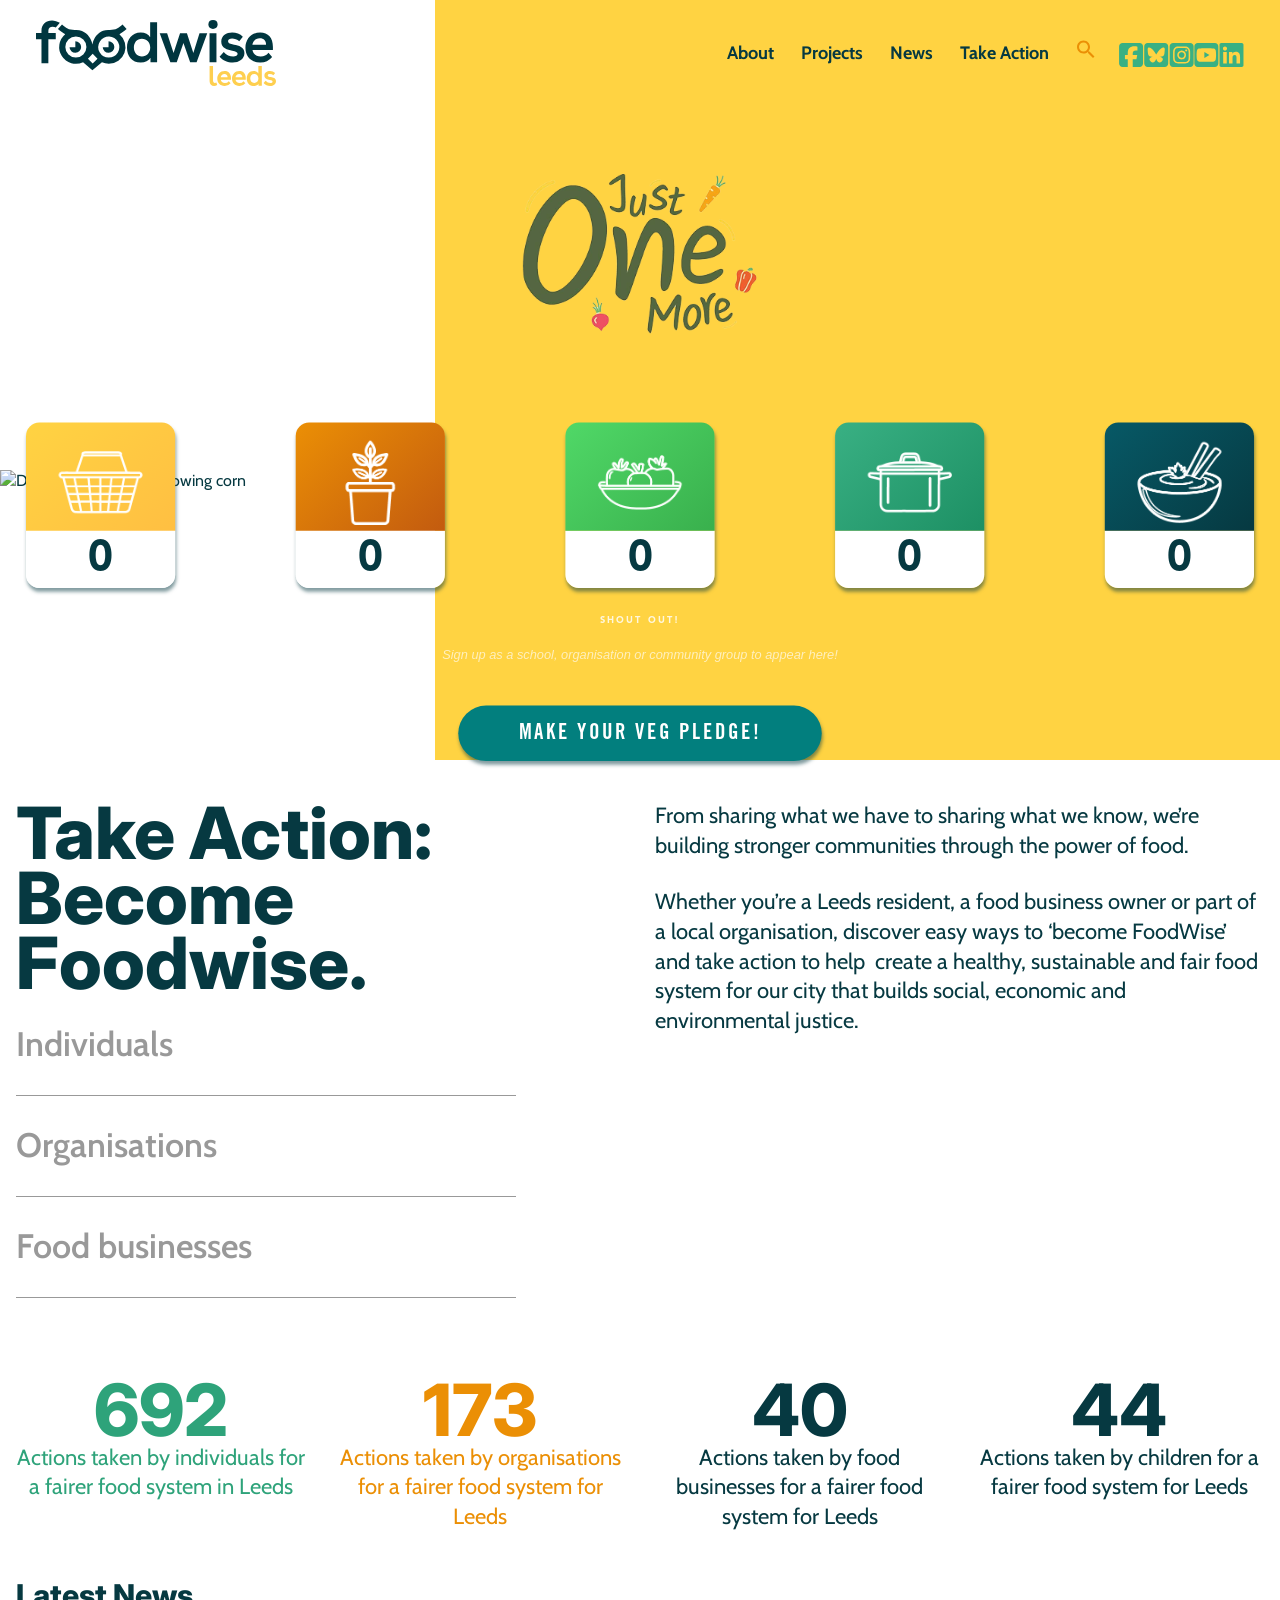
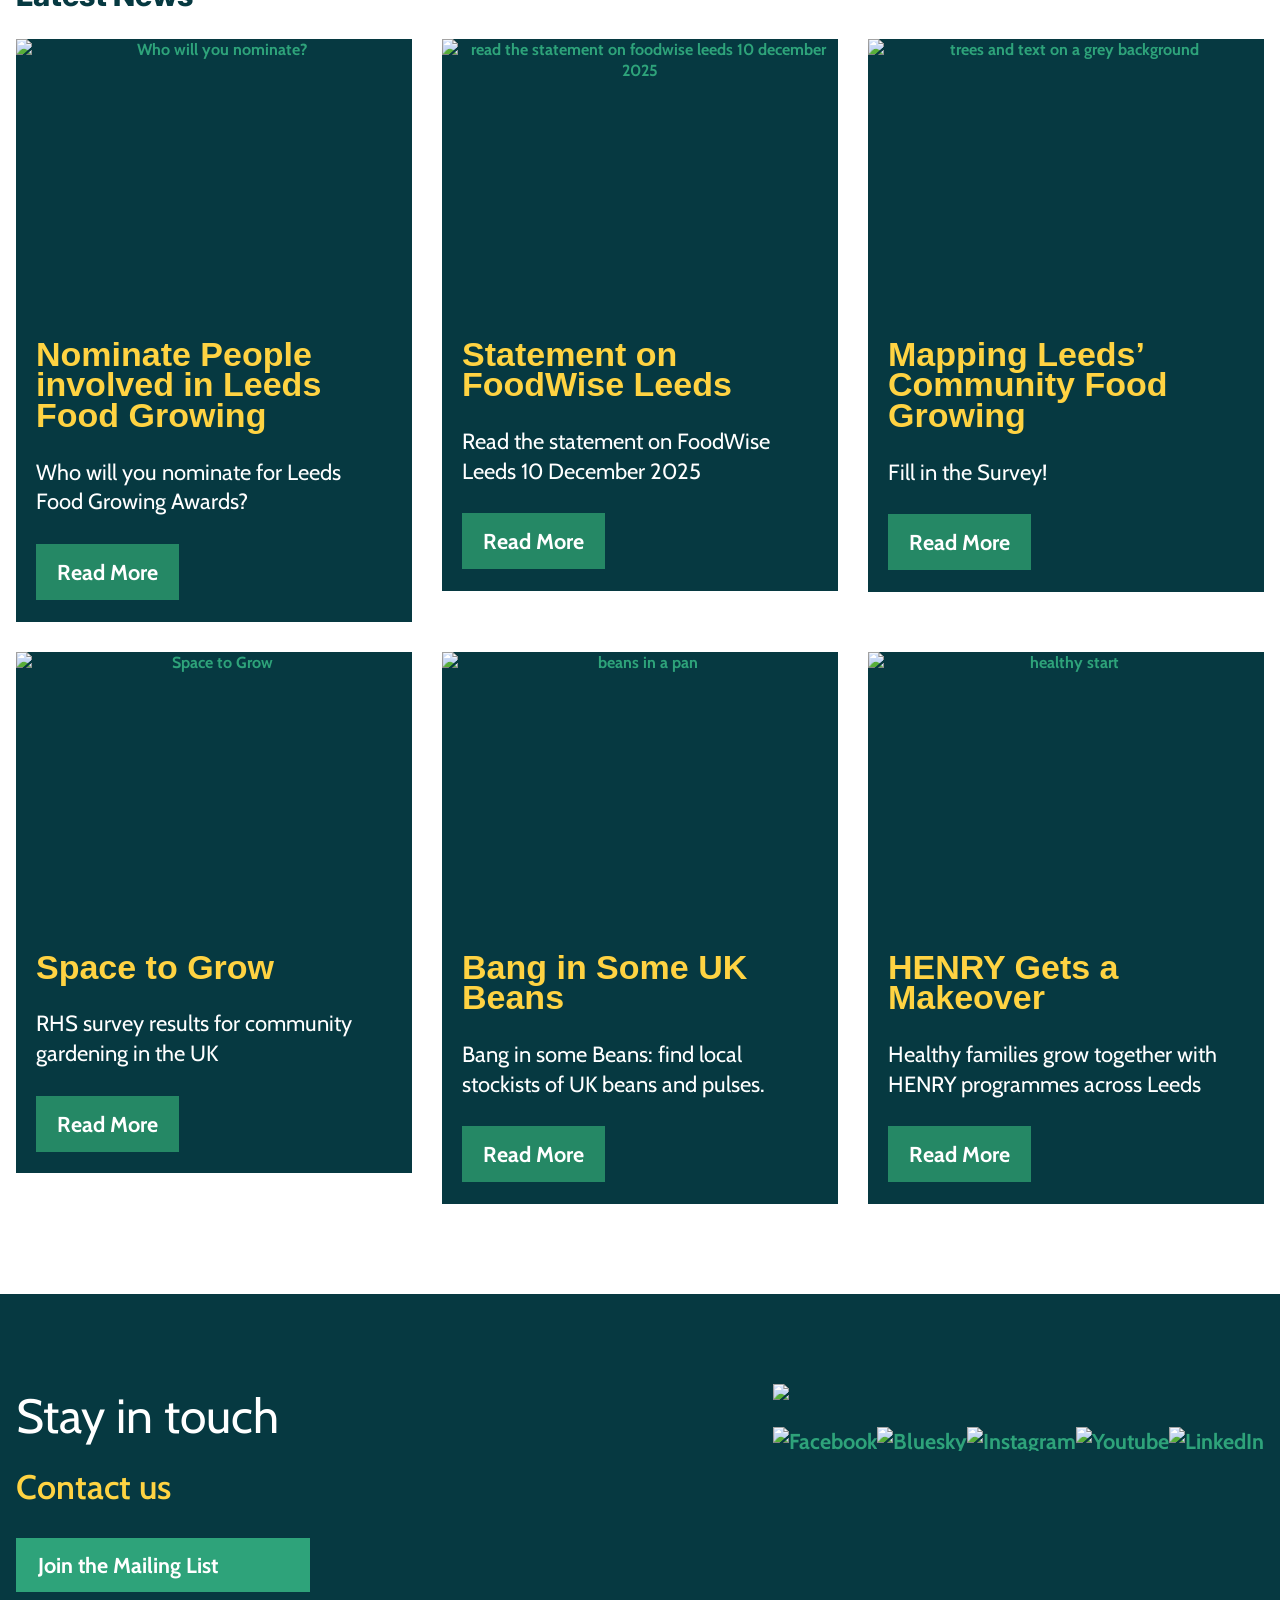
==== commit d95b44f1: "Add files via upload" ====
--- a/public_widget/index.html
+++ b/public_widget/index.html
@@ -557,7 +557,7 @@
 							    title="Make Your Veg Pledge"
 							    style="display:block; border:none; margin-top:8px;">
 							  </iframe>
-							  <a href="Just One More FoodWise.html"
+							  <a href="Just%20One%20More%20FoodWise.html"
 							     style="position:absolute;top:0;left:0;width:100%;height:100%;z-index:10;display:block;"
 							     title="Make Your Veg Pledge"></a>
 							</div>
--- a/public_widget/FoodWise – Building a better food system for Leeds_files/main.css
+++ b/public_widget/FoodWise – Building a better food system for Leeds_files/main.css
@@ -0,0 +1,2434 @@
+/* ============================================================
+
+Site: FoodWiseLeeds
+Stylesheet: Main
+
+============================================================ */
+/*
+This file is used to contain all abstracts imports.
+Files inside this folder can contain abstract settings, helpers or functions. They have no direct output.
+*/
+/* Stylesheet: Fonts */
+@font-face {
+  font-family: "brothertonregular";
+  src: url("../fonts/brotherton-webfont.woff2") format("woff2"), url("../fonts/brotherton-webfont.woff") format("woff");
+  font-weight: normal;
+  font-style: normal;
+}
+/* Stylesheet: Variables */
+:root {
+  --size-100: 0.8rem;
+  --size-200: 1rem;
+  --size-300: 1.125rem;
+  --size-400: 1.35rem;
+  --size-500: 2.125rem;
+  --size-600: 3rem;
+  --size-700: 3.75rem;
+  --size-800: 4.5rem;
+  --size-900: 7rem;
+  --space: 1;
+  --space-xxs: calc(var(--size-100) * var(--space));
+  --space-xs: calc(var(--size-200) * var(--space));
+  --space-sm: calc(var(--size-300) * var(--space));
+  --space-rg: calc(var(--size-400) * var(--space));
+  --space-md: calc(var(--size-500) * var(--space));
+  --space-lg: calc(var(--size-600) * var(--space));
+  --space-xl: calc(var(--size-700) * var(--space));
+  --space-xxl: calc(var(--size-800) * var(--space));
+  --space-xxxl: calc(var(--size-900) * var(--space));
+  --fw-100: 100;
+  --fw-200: 200;
+  --fw-300: 300;
+  --fw-400: 400;
+  --fw-500: 500;
+  --fw-600: 600;
+  --fw-700: 700;
+  --fw-800: 800;
+  --fw-900: 900;
+  --fs-sm: clamp(var(--size-200), 8vw - 2rem, var(--size-300));
+  --fs-rg: clamp(var(--size-300), 8vw - 2rem, var(--size-400));
+  --fs-lg: clamp(var(--size-400), 8vw - 2rem, var(--size-500));
+  --fs-h4: clamp(var(--size-500), 8vw - 2rem, var(--size-600));
+  --fs-h3: clamp(var(--size-500), 8vw - 2rem, var(--size-700));
+  --fs-h2: clamp(var(--size-600), 8vw - 2rem, var(--size-800));
+  --fs-h1: clamp(var(--size-600), 12vw - 1rem, var(--size-900));
+  --ff-heading: "brothertonregular", sans-serif;
+  --ff-body: "Cabin", sans-serif;
+  --clr-corn: hsl(46 100% 63%);
+  --clr-spinach: hsl(159 56% 41%);
+  --clr-blueberry: hsl(188 83% 14%);
+  --clr-pumpkin: hsl(36 96% 47%);
+  --clr-water: hsl(194 58% 81%);
+  --clr-corn-dark: hsl(46 100% 58%);
+  --clr-spinach-dark: hsl(159 56% 36%);
+  --clr-blueberry-dark: hsl(188 83% 9%);
+  --clr-pumpkin-dark: hsl(36 96% 42%);
+  --clr-water-dark: hsl(194 58% 76%);
+  --clr-corn-light: hsl(46 100% 68%);
+  --clr-spinach-light: hsl(159 56% 46%);
+  --clr-blueberry-light: hsl(188 83% 19%);
+  --clr-pumpkin-light: hsl(36 96% 52%);
+  --clr-water-light: hsl(194 58% 86%);
+  --black: hsl(0, 0%, 0%);
+  --grey-90: hsl(0, 0%, 10%);
+  --grey-80: hsl(0, 0%, 20%);
+  --grey-70: hsl(0, 0%, 30%);
+  --grey-60: hsl(0, 0%, 40%);
+  --grey-50: hsl(0, 0%, 50%);
+  --grey-40: hsl(0, 0%, 60%);
+  --grey-30: hsl(0, 0%, 70%);
+  --grey-20: hsl(0, 0%, 80%);
+  --grey-10: hsl(0, 0%, 90%);
+  --white: hsl(0, 0%, 100%);
+  --flow-space: 1em;
+  --padding: clamp(var(--space-md), 5vw, var(--space-xxxl)) clamp(var(--space-xs), 5vw, var(--space-md));
+  --site-space: clamp(var(--space-rg), 10vw, var(--space-xxl));
+  --site-space-lg: clamp(var(--space-md), 10vw, var(--space-xxxl));
+  --site-space-sm: clamp(var(--space-sm), 10vw, var(--space-lg));
+  --content-columns: minmax(1rem, 1fr) minmax(0, 78rem) minmax(1rem, 1fr);
+}
+
+@media (min-width: 70em) {
+  :root {
+    --space: 1.25;
+  }
+}
+/* Stylesheet: Mixins */ /* Stylesheet: Functions */ /*
+This file is used to contain all base imports.
+Files inside this folder can contain global styles used in the project.
+*/
+/* Stylesheet: Reset */
+/* Box sizing rules */
+*,
+*::before,
+*::after {
+  box-sizing: border-box;
+}
+
+/* Remove default margin */
+body,
+h1,
+h2,
+h3,
+h4,
+p,
+figure,
+blockquote,
+dl,
+dd {
+  margin: 0;
+}
+
+/* Remove list styles on ul, ol elements with a list role, which suggests default styling will be removed */
+ul[role=list],
+ol[role=list] {
+  list-style: none;
+}
+
+/* Set core root defaults */
+html:focus-within {
+  scroll-behavior: smooth;
+}
+
+/* Set core body defaults */
+body {
+  min-height: 100vh;
+  text-rendering: optimizeLegibility;
+  line-height: 1.5;
+}
+
+/* A elements that don't have a class get default styles */
+a:not([class]) {
+  text-decoration-skip-ink: auto;
+}
+
+/* Make images easier to work with */
+img,
+picture {
+  max-width: 100%;
+  height: auto;
+  display: block;
+}
+
+iframe {
+  overflow: auto;
+}
+
+/* Inherit fonts for inputs and buttons */
+input,
+button,
+textarea,
+select {
+  font: inherit;
+}
+
+/* Remove all animations, transitions and smooth scroll for people that prefer not to see them */
+@media (prefers-reduced-motion: reduce) {
+  html:focus-within {
+    scroll-behavior: auto;
+  }
+  *,
+*::before,
+*::after {
+    animation-duration: 0.01ms !important;
+    animation-iteration-count: 1 !important;
+    transition-duration: 0.01ms !important;
+    scroll-behavior: auto !important;
+  }
+}
+/* Stylesheet: Typography */
+h1, h2, h3, h4 {
+  font-family: var(--ff-heading);
+  color: var(--clr-blueberry);
+  text-transform: uppercase;
+  line-height: 0.9;
+}
+
+h1,
+.page-title {
+  font-size: var(--fs-h1);
+}
+
+h2,
+.sub-title {
+  font-size: var(--fs-h2);
+  margin-bottom: var(--space-rg);
+}
+
+h3,
+.sub-heading {
+  font-size: var(--fs-h3);
+}
+
+h4,
+.small-heading {
+  font-size: var(--fs-h4);
+}
+
+h5,
+.xs-heading {
+  font-size: var(--fs-lg);
+  color: var(--clr-spinach);
+  line-height: 1;
+  margin: 0;
+}
+
+h1 a,
+h2 a,
+h3 a,
+h4 a {
+  font-family: var(--ff-heading);
+  text-decoration: none;
+}
+
+p,
+.site-main li {
+  font-size: var(--fs-rg);
+}
+
+p a,
+.entry-content li a {
+  font-family: var(--ff-body);
+  color: var(--clr-spinach);
+  font-weight: var(--fw-600);
+  text-decoration: none;
+  display: inline;
+  padding-bottom: 2px;
+  transition: all 0.25s linear;
+  background: linear-gradient(to bottom, var(--clr-spinach) 0%, var(--clr-spinach) 99%);
+  background-size: 0px 2px;
+  background-repeat: no-repeat;
+  background-position: left 100%;
+}
+p a:hover,
+.entry-content li a:hover {
+  background-size: 100% 2px;
+}
+
+.fs-sm {
+  font-size: var(--fs-sm);
+}
+
+p + p,
+p + h4 {
+  margin-top: var(--space-rg);
+}
+
+p + ul,
+ul + p {
+  margin-top: var(--space-xxs);
+}
+
+h2 + h4,
+h4 + p {
+  margin-top: var(--space-xxs) !important;
+}
+
+ul, ol {
+  margin: 0;
+  padding: 0;
+  list-style: none;
+  margin-left: 1.5rem;
+}
+
+.entry-content ul li:not(.number):not(.individuals):not(.organisations):not(.businesses) {
+  list-style: disc;
+}
+.entry-content ul li:not(.number):not(.individuals):not(.organisations):not(.businesses)::marker {
+  color: var(--clr-spinach);
+  font-size: 120%;
+}
+
+ol {
+  counter-reset: my-awesome-counter;
+  margin: 0;
+  list-style: none;
+  padding: 0 0 0 1.75rem;
+  margin-block: var(--space-xxs);
+}
+
+ol li {
+  counter-increment: my-awesome-counter;
+  position: relative;
+}
+
+ol li::before {
+  content: counter(my-awesome-counter) ".";
+  font-weight: var(--fw-600);
+  position: absolute;
+  left: -1.75rem;
+}
+
+/* Stylesheet: Animations */
+@keyframes bounceIn {
+  0% {
+    transform: scale(0.5);
+    opacity: 0;
+  }
+  100% {
+    transform: scale(1);
+    opacity: 1;
+  }
+}
+@keyframes delay {
+  0% {
+    opacity: 0;
+  }
+  30% {
+    opacity: 0.8;
+  }
+  100% {
+    opacity: 1;
+  }
+}
+@keyframes move {
+  0% {
+    transform: translate(0, 0);
+  }
+  /* Finish changes by here */
+  20% {
+    transform: translate(200px, 0);
+  }
+  /* Between 20% and 100%, nothing changes */
+  100% {
+    transform: translate(200px, 0);
+  }
+}
+/*
+This file is used to contain all component imports.
+Files inside this folder should contain all styles relating to a reusable component.
+*/
+/* Stylesheet: Banner */ /* Stylesheet: Elements */
+.button {
+  background-color: var(--clr-spinach);
+  color: var(--white);
+  padding: var(--size-100) var(--size-400);
+  text-decoration: none;
+  display: inline-flex;
+  align-items: center;
+  justify-content: center;
+  min-width: 10ch;
+  min-height: 44px;
+  font-family: var(--ff-body);
+  font-size: var(--fs-rg);
+  position: relative;
+  z-index: 1;
+  overflow: hidden;
+  transition: all 0.3s ease-in-out;
+}
+.button:hover {
+  background: var(--clr-spinach-dark);
+}
+
+.block-link {
+  background-color: var(--clr-spinach);
+  color: var(--white);
+  padding: var(--size-100) var(--size-400);
+  text-decoration: none;
+  display: inline-flex;
+  align-items: center;
+  justify-content: center;
+  min-width: 10ch;
+  min-height: 44px;
+  font-family: var(--ff-body);
+  font-size: var(--fs-rg);
+  position: relative;
+  z-index: 1;
+  overflow: hidden;
+  transition: all 0.3s ease-in-out;
+  margin-top: var(--space-rg);
+}
+.block-link:hover {
+  background: var(--clr-spinach-dark);
+}
+.block-link:hover {
+  background: var(--clr-spinach-dark);
+}
+.block-link::after {
+  content: url(../../../uploads/arrow-white.svg);
+  width: 28px;
+  height: auto;
+  display: inline-block;
+  margin-left: var(--space-md);
+}
+.block-link:active, .block-link:visited {
+  text-decoration: none;
+}
+
+.block-link-download {
+  background-color: var(--clr-spinach);
+  color: var(--white);
+  padding: var(--size-100) var(--size-400);
+  text-decoration: none;
+  display: inline-flex;
+  align-items: center;
+  justify-content: center;
+  min-width: 10ch;
+  min-height: 44px;
+  font-family: var(--ff-body);
+  font-size: var(--fs-rg);
+  position: relative;
+  z-index: 1;
+  overflow: hidden;
+  transition: all 0.3s ease-in-out;
+  margin-top: var(--space-rg);
+}
+.block-link-download:hover {
+  background: var(--clr-spinach-dark);
+}
+.block-link-download:hover {
+  background: var(--clr-spinach-dark);
+}
+.block-link-download::after {
+  content: url(../../../uploads/arrow-download.svg);
+  width: 24px;
+  height: 32px;
+  display: inline-block;
+  margin-left: var(--space-md);
+}
+
+.take-action {
+  background: url(../../../uploads/take-action-arrow.svg) no-repeat;
+  width: 100%;
+  height: 80px;
+  display: inline-block;
+  margin-block: var(--space-md);
+  color: transparent;
+}
+.take-action a {
+  cursor: pointer;
+  transition: all 1s ease-in-out;
+  text-decoration: none;
+}
+.take-action:hover {
+  background: url(../../../uploads/take-action-fw-hover.svg) no-repeat;
+}
+
+.take-action-arrow {
+  background: url(../../../uploads/take-action-arrow.svg) no-repeat;
+}
+.take-action-arrow a {
+  display: block;
+  margin-block: var(--space-md);
+  color: transparent;
+  text-decoration: none;
+  height: 100px;
+}
+.take-action-arrow:hover {
+  background: url(../../../uploads/take-action-fw-hover.svg) no-repeat;
+  cursor: pointer;
+}
+
+.blue-link {
+  color: var(--clr-blueberry);
+  font-weight: var(--fw-600);
+  text-decoration: none;
+  position: relative;
+}
+.blue-link:hover {
+  color: var(--clr-blueberry-dark);
+}
+.blue-link:hover::before {
+  visibility: hidden;
+}
+.blue-link::after {
+  content: url(../../../uploads/arrow-blueberry.svg);
+  width: 28px;
+  position: absolute;
+  margin-left: var(--space-xs);
+}
+.blue-link:hover::after {
+  margin-left: var(--space-sm);
+}
+
+.flow > * + * {
+  margin-top: var(--flow-space);
+}
+
+.full-width {
+  margin-left: calc(50% - 50vw);
+  margin-right: calc(50% - 50vw);
+  display: grid;
+  grid-template-columns: var(--content-columns);
+}
+
+.bg-corn {
+  background: var(--clr-corn);
+}
+
+.spinach,
+p.spinach {
+  color: var(--clr-spinach);
+}
+
+.more-information,
+.useful-links,
+.vegrocks {
+  position: relative;
+  margin-top: var(--site-space-sm);
+  background: var(--clr-corn);
+  padding: var(--space-lg) var(--space-rg) var(--space-rg);
+}
+.more-information .small-heading,
+.more-information .xs-heading,
+.useful-links .small-heading,
+.useful-links .xs-heading,
+.vegrocks .small-heading,
+.vegrocks .xs-heading {
+  position: absolute;
+  top: calc(var(--space-md) * -1);
+  background: var(--clr-blueberry);
+  padding: var(--space-xxs);
+  color: var(--white);
+  display: inline-block;
+}
+.more-information .xs-heading,
+.useful-links .xs-heading,
+.vegrocks .xs-heading {
+  top: calc(var(--space-rg) * -1);
+}
+
+.wp-block-column:nth-of-type(2n) .vegrocks {
+  background: var(--clr-pumpkin);
+}
+
+.wp-block-column:nth-of-type(3n) .vegrocks {
+  background: var(--clr-water);
+}
+
+.vegrocks {
+  margin-top: var(--space-sm);
+}
+
+.useful-links {
+  margin-top: var(--space-xl);
+}
+@media (min-width: 75em) {
+  .useful-links {
+    margin-top: var(--space-md);
+  }
+}
+
+.info-text:not(:last-child) {
+  margin-bottom: var(--space-xs);
+  padding-bottom: var(--space-xs);
+  border-bottom: 1px solid var(--white);
+}
+
+/* Stylesheet: Popup */ /* Stylesheet: Blocks */
+.wp-block-buttons {
+  margin-top: var(--space-rg);
+}
+
+a.wp-block-button__link,
+.wp-block-file a.wp-block-file__button {
+  background-color: var(--clr-spinach);
+  color: var(--white);
+  padding: var(--size-100) var(--size-400);
+  text-decoration: none;
+  display: inline-flex;
+  align-items: center;
+  justify-content: center;
+  min-width: 10ch;
+  min-height: 44px;
+  font-family: var(--ff-body);
+  font-size: var(--fs-rg);
+  position: relative;
+  z-index: 1;
+  overflow: hidden;
+  transition: all 0.3s ease-in-out;
+  margin-top: var(--space-rg);
+  border-radius: 0;
+  font-size: var(--fs-rg);
+}
+a.wp-block-button__link:hover,
+.wp-block-file a.wp-block-file__button:hover {
+  background: var(--clr-spinach-dark);
+}
+a.wp-block-button__link:hover,
+.wp-block-file a.wp-block-file__button:hover {
+  background: var(--clr-spinach-dark);
+}
+a.wp-block-button__link::after,
+.wp-block-file a.wp-block-file__button::after {
+  content: url(../../../uploads/arrow-white.svg);
+  width: 28px;
+  height: auto;
+  display: inline-block;
+  margin-left: var(--space-md);
+}
+a.wp-block-button__link:active, a.wp-block-button__link:visited,
+.wp-block-file a.wp-block-file__button:active,
+.wp-block-file a.wp-block-file__button:visited {
+  text-decoration: none;
+}
+a.wp-block-button__link::after,
+.wp-block-file a.wp-block-file__button::after {
+  height: unset;
+}
+
+.wp-block-quote {
+  background: var(--grey-10);
+  padding: var(--space-xl) var(--space-md) var(--space-lg);
+  display: flex;
+  align-items: center;
+  justify-content: center;
+  flex-direction: column;
+  position: relative;
+  margin-block: var(--space-xl) var(--space-rg);
+}
+.wp-block-quote p {
+  font-family: var(--ff-heading);
+  font-size: var(--fs-h3);
+  line-height: 1;
+  text-align: center;
+  text-transform: uppercase;
+  color: var(--clr-spinach);
+}
+.wp-block-quote::before {
+  content: url(../../../uploads/speech-mark-blue.svg);
+  width: 85px;
+  position: absolute;
+  top: -38px;
+}
+
+.wp-block-columns,
+.wp-block-image {
+  margin: 0 !important;
+}
+
+@media (min-width: 37.5em) {
+  .wp-block-column:not(:first-child) {
+    margin-top: 0;
+  }
+}
+
+.wp-block-column + .wp-block-column {
+  margin-top: var(--space-rg);
+}
+@media (min-width: 37.5em) {
+  .wp-block-column + .wp-block-column {
+    margin-top: unset;
+  }
+}
+
+.wp-block-column > figure.wp-block-image {
+  margin-top: 0 !important;
+}
+
+.wp-block-column > .more-information {
+  margin-top: var(--space-md) !important;
+}
+
+/*
+This file is used to contain all layout imports.
+Files inside this folder can contain specific element styles and layout. 
+*/
+/* Stylesheet: Site */
+html,
+body {
+  margin: 0 auto;
+  height: 100%;
+  font-family: var(--ff-body);
+  color: var(--clr-blueberry);
+  font-size: 100%;
+  line-height: 1.35;
+}
+
+body {
+  overflow-x: hidden;
+}
+
+.site {
+  display: flex;
+  flex-direction: column;
+  min-height: 100%;
+}
+
+.wrapper {
+  display: grid;
+  grid-template-columns: var(--content-columns);
+}
+
+.container {
+  grid-column: 2/-2;
+}
+
+.site-header {
+  padding: var(--space-md) 0 var(--space-xl);
+  background: var(--white);
+  position: sticky;
+  top: 0;
+  z-index: 1000;
+  transition: 0.35s;
+}
+.site-header .container {
+  display: flex;
+  align-items: center;
+}
+
+.home .site-header {
+  background: none;
+  position: revert;
+}
+
+.site-main {
+  flex: 1 0 auto;
+  z-index: 100;
+}
+
+article:not(.news-index-item):not(.project-index):not(.feature-item):not(.result):not(.comment-body) {
+  display: grid;
+  grid-template-columns: var(--content-columns);
+}
+
+.entry-header,
+.entry-footer {
+  grid-column: 1/-1;
+}
+
+.site-footer {
+  flex-shrink: 0;
+  padding-block: var(--site-space);
+  margin-top: var(--site-space);
+  background: var(--clr-blueberry);
+  color: var(--white);
+}
+
+/* Stylesheet: Header */
+.site-title {
+  width: 65vw;
+  max-width: 240px;
+  line-height: 0;
+}
+
+.site-title a {
+  font: 0/0 serif;
+  text-shadow: none;
+  color: transparent;
+}
+.site-title a img {
+  display: inline-block;
+  transition: 0.35s ease;
+}
+.site-title a img:hover {
+  transform: scale(1.015);
+}
+
+.site-description {
+  font: 0/0 serif;
+  text-shadow: none;
+  color: transparent;
+}
+
+/* Stylesheet: Navigation */
+.menu-toggle {
+  display: none;
+}
+
+.main-navigation {
+  display: none;
+}
+@media (min-width: 75em) {
+  .main-navigation {
+    display: flex;
+    margin-left: auto;
+  }
+}
+
+@media (min-width: 75em) {
+  .menu-main-nav-container ul {
+    display: flex;
+  }
+}
+
+.menu-main-nav-container li {
+  font-family: var(--ff-heading);
+  font-size: calc(var(--fs-h4) / 2);
+  line-height: 1.35;
+  text-transform: uppercase;
+  margin: 0 0 0 var(--space-rg);
+}
+@media (min-width: 75em) {
+  .menu-main-nav-container li {
+    position: relative;
+  }
+}
+
+.menu-main-nav-container li a {
+  text-decoration: none;
+  color: var(--clr-blueberry);
+}
+.menu-main-nav-container li a::before {
+  content: "";
+  position: absolute;
+  width: 0;
+  height: 3px;
+  bottom: 0;
+  background-color: var(--clr-blueberry);
+  visibility: hidden;
+  transition: all 0.3s ease-in-out;
+}
+.menu-main-nav-container li a:hover::before {
+  visibility: visible;
+  width: 100%;
+}
+
+li.current_page_item a:hover::before {
+  width: 0;
+}
+
+.menu-main-nav-container .nav-menu > li.current_page_item a:not(.sub-menu li a),
+.menu-main-nav-container .nav-menu > li.current-menu-item a:not(.sub-menu li a) {
+  color: var(--clr-corn);
+}
+
+@media (min-width: 75em) {
+  .menu-main-nav-container ul li ul {
+    visibility: hidden;
+    opacity: 0;
+    position: absolute;
+    margin-left: 0;
+    padding-top: 10px;
+    width: max-content;
+    z-index: 1000;
+    display: flex;
+    flex-direction: column;
+  }
+}
+
+@media (min-width: 75em) {
+  .menu-main-nav-container ul li:hover > ul,
+.menu-main-nav-container ul li ul:hover {
+    visibility: visible;
+    opacity: 1;
+    transition: opacity 1s ease-in-out;
+  }
+}
+
+@media (min-width: 75em) {
+  ul.sub-menu li {
+    margin-left: 0;
+  }
+  ul.sub-menu li a {
+    display: block;
+    color: var(--clr-corn);
+    padding: var(--space-xxs) var(--space-xs);
+    background: var(--clr-blueberry);
+    transition: 0.5s;
+  }
+  ul.sub-menu li a:hover {
+    color: var(--clr-corn-dark);
+    background: var(--clr-blueberry-dark);
+  }
+  ul.sub-menu li a::before {
+    display: none;
+  }
+}
+
+.is-menu path.search-icon-path {
+  fill: var(--clr-pumpkin) !important;
+}
+
+ul.nav-social-media {
+  display: flex;
+  margin-left: var(--space-sm);
+  margin-top: 4px;
+}
+ul.nav-social-media img {
+  height: 24px;
+}
+ul.nav-social-media p {
+  display: none;
+}
+
+.rmp-menu .is-menu,
+.rmp-menu .is-search-form {
+  padding-inline: 5%;
+  left: 0;
+}
+.rmp-menu .is-menu path.search-icon-path {
+  fill: white !important;
+}
+
+/* Stylesheet: Sidebar */ /* Stylesheet: Form */
+.forminator-guttenberg {
+  width: min(100%, 60rem);
+  margin-inline: auto;
+}
+
+label,
+input,
+textarea {
+  display: block;
+  width: 100%;
+}
+
+.forminator-field {
+  display: grid;
+}
+
+.forminator-field > * {
+  order: 3;
+}
+
+label.forminator-label {
+  order: 1;
+}
+
+span.forminator-description {
+  order: 2;
+}
+
+.forminator-button-submit {
+  background-color: var(--clr-spinach);
+  color: var(--white);
+  padding: var(--size-100) var(--size-400);
+  text-decoration: none;
+  display: inline-flex;
+  align-items: center;
+  justify-content: center;
+  min-width: 10ch;
+  min-height: 44px;
+  font-family: var(--ff-body);
+  font-size: var(--fs-rg);
+  position: relative;
+  z-index: 1;
+  overflow: hidden;
+  transition: all 0.3s ease-in-out;
+  margin-top: var(--space-rg);
+  border: 0;
+}
+.forminator-button-submit:hover {
+  background: var(--clr-spinach-dark);
+}
+.forminator-button-submit:hover {
+  background: var(--clr-spinach-dark);
+}
+.forminator-button-submit::after {
+  content: url(../../../uploads/arrow-white.svg);
+  width: 28px;
+  height: auto;
+  display: inline-block;
+  margin-left: var(--space-md);
+}
+.forminator-button-submit:active, .forminator-button-submit:visited {
+  text-decoration: none;
+}
+.forminator-button-submit:hover {
+  cursor: pointer;
+}
+
+.forminator-label,
+h4.forminator-label,
+.forminator-checkbox-label {
+  font-size: var(--fs-rg);
+  color: var(--clr-blueberry);
+  margin-bottom: calc(var(--space-xxs) / 2);
+}
+
+h4.forminator-label {
+  font-family: var(--ff-body);
+  font-weight: var(--fw-400);
+  text-transform: unset;
+}
+
+.forminator-input,
+.forminator-textarea {
+  border: 1px solid var(--grey-20);
+  padding: calc(var(--space-xxs) / 2);
+  color: var(--clr-blueberry);
+  outline: none;
+}
+.forminator-input:hover,
+.forminator-textarea:hover {
+  border-color: var(--clr-spinach);
+}
+.forminator-input:focus-visible,
+.forminator-textarea:focus-visible {
+  border: 2px solid var(--clr-spinach);
+}
+
+input[type=checkbox] {
+  appearance: none;
+  margin: 0;
+}
+
+.forminator-checkbox {
+  display: grid;
+  grid-template-columns: 0 max-content 1fr;
+  place-content: center;
+  margin-top: var(--space-xxs);
+  cursor: pointer;
+}
+
+.forminator-checkbox-box {
+  font: inherit;
+  color: var(--clr-spinach);
+  display: inline-block;
+  width: 1.8em;
+  height: 1.8em;
+  border: 0.15em solid var(--clr-spinach);
+  margin-right: var(--space-xxs);
+}
+
+.forminator-checkbox-box::before {
+  display: grid;
+  place-content: center;
+  content: "";
+  width: 1.65em;
+  height: 1.65em;
+  transform: scale(0);
+  transition: 120ms transform ease-in-out;
+  box-shadow: inset 2em 2em var(--clr-spinach);
+}
+
+input:checked + .forminator-checkbox-box::before {
+  transform: scale(1);
+}
+
+.forminator-required,
+.forminator-error-message {
+  color: var(--clr-spinach);
+}
+
+.post-data .forminator-description {
+  order: 3;
+}
+
+/* Stylesheet: Comments */
+.comments-area {
+  display: grid;
+  grid-template-columns: var(--content-columns);
+  margin-top: var(--site-space-sm);
+}
+
+.comment-respond {
+  grid-column: 2/-2;
+  background-color: var(--grey-10);
+  padding: var(--space-rg);
+}
+
+.comment-reply-title {
+  font-size: var(--fs-h4);
+}
+
+.comment-form-author,
+.comment-form-email {
+  width: min(100%, 40rem);
+}
+
+.comment-form-url {
+  display: none;
+}
+
+.comment-form-cookies-consent {
+  display: flex;
+}
+
+input#wp-comment-cookies-consent {
+  appearance: checkbox;
+  width: 2em;
+}
+
+.form-submit {
+  background-color: var(--clr-spinach);
+  color: var(--white);
+  padding: var(--size-100) var(--size-400);
+  text-decoration: none;
+  display: inline-flex;
+  align-items: center;
+  justify-content: center;
+  min-width: 10ch;
+  min-height: 44px;
+  font-family: var(--ff-body);
+  font-size: var(--fs-rg);
+  position: relative;
+  z-index: 1;
+  overflow: hidden;
+  transition: all 0.3s ease-in-out;
+  margin-top: var(--space-rg);
+  cursor: pointer;
+}
+.form-submit:hover {
+  background: var(--clr-spinach-dark);
+}
+.form-submit:hover {
+  background: var(--clr-spinach-dark);
+}
+.form-submit::after {
+  content: url(../../../uploads/arrow-white.svg);
+  width: 28px;
+  height: auto;
+  display: inline-block;
+  margin-left: var(--space-md);
+}
+.form-submit:active, .form-submit:visited {
+  text-decoration: none;
+}
+.form-submit .submit {
+  border: 0;
+  color: white;
+  background-color: transparent;
+  cursor: pointer;
+}
+
+h3.comments-title {
+  grid-column: 2/-2;
+  font-size: var(--fs-h4);
+}
+
+.comment-list {
+  grid-column: 2/-2;
+}
+
+article.comment-body {
+  grid-template-columns: 1fr;
+}
+article.comment-body .comment-metadata {
+  display: none;
+}
+
+/* Stylesheet: Mailing List */
+.mailing-list {
+  background: var(--clr-corn) url(../../../uploads/sketch-envelope.svg) no-repeat;
+  background-position: center center;
+  background-size: 1200px;
+  padding-block: var(--site-space);
+  text-align: center;
+  margin-top: var(--site-space);
+}
+
+/* Stylesheet: Footer */
+.site-footer-content {
+  display: grid;
+  row-gap: var(--space-md);
+}
+@media (min-width: 30em) {
+  .site-footer-content {
+    grid-template-columns: 1fr 1fr;
+  }
+}
+
+.stay-in-touch p {
+  font-size: var(--fs-lg);
+}
+.stay-in-touch p:first-of-type {
+  font-size: var(--fs-h4);
+}
+.stay-in-touch p:last-of-type {
+  margin-top: var(--space-xxs);
+}
+
+.social-media img.logo {
+  width: 200px;
+}
+.social-media ul {
+  display: flex;
+  margin-top: var(--space-rg);
+  margin-left: 0;
+}
+@media (min-width: 30em) {
+  .social-media ul {
+    justify-content: end;
+  }
+}
+.social-media .social-media-icons img {
+  height: 32px;
+}
+.social-media .social-media-icons p {
+  display: none;
+}
+@media (min-width: 30em) {
+  .social-media {
+    justify-self: end;
+  }
+}
+
+.site-footer p a {
+  color: var(--clr-spinach);
+  font-weight: var(--fw-600);
+  text-decoration: none;
+  display: inline;
+  padding-bottom: 2px;
+  transition: all 0.25s linear;
+  background: linear-gradient(to bottom, var(--clr-spinach) 0%, var(--clr-spinach) 99%);
+  background-size: 0px 2px;
+  background-repeat: no-repeat;
+  background-position: left 100%;
+  color: var(--clr-corn);
+  background: linear-gradient(to bottom, var(--clr-corn) 0%, var(--clr-corn) 98%);
+  background-size: 0px 2px;
+  background-repeat: no-repeat;
+  background-position: left 100%;
+}
+.site-footer p a:hover {
+  background-size: 100% 2px;
+}
+.site-footer p a:hover {
+  background-size: 100% 2px;
+}
+
+.design {
+  grid-column: 1/-1;
+  text-align: right;
+  color: var(--white);
+  font-size: var(--fs-sm);
+  margin-top: var(--space-xxl);
+}
+.design a {
+  color: var(--clr-spinach);
+  font-weight: var(--fw-600);
+  text-decoration: none;
+  display: inline;
+  padding-bottom: 2px;
+  transition: all 0.25s linear;
+  background: linear-gradient(to bottom, var(--clr-spinach) 0%, var(--clr-spinach) 99%);
+  background-size: 0px 2px;
+  background-repeat: no-repeat;
+  background-position: left 100%;
+  color: var(--clr-corn);
+  background: linear-gradient(to bottom, var(--clr-corn) 0%, var(--clr-corn) 98%);
+  background-size: 0px 2px;
+  background-repeat: no-repeat;
+  background-position: left 100%;
+}
+.design a:hover {
+  background-size: 100% 2px;
+}
+.design a:hover {
+  background-size: 100% 2px;
+}
+
+/*
+This file is used to contain all pages imports. 
+*/
+/* Stylesheet: About */
+.partners {
+  padding-block: var(--space-xxl);
+  display: grid;
+  gap: var(--space-md);
+  grid-template-columns: repeat(auto-fit, minmax(200px, 1fr));
+}
+.partners h2 {
+  grid-column: 1/-1;
+}
+
+.partner-logo {
+  justify-self: center;
+  display: grid;
+  place-content: center;
+  background: var(--white);
+  border-radius: 50%;
+  height: 240px;
+  width: 240px;
+  padding: var(--space-rg);
+}
+
+/* Stylesheet: Contact */ /* Stylesheet: Home */
+@media (min-width: 75em) {
+  .home .hdr-corn {
+    background: var(--clr-corn) url(../../../uploads/sketch-growing-white-sm.svg) no-repeat;
+    background-position: bottom 36px right;
+    background-size: 20vw;
+    position: absolute;
+    right: 0;
+    width: 66vw;
+    height: 760px;
+  }
+}
+.home .home-entry-title {
+  color: var(--clr-blueberry);
+  text-align: left;
+  text-shadow: unset;
+  font-size: calc(var(--fs-h4) * 2);
+  margin-bottom: var(--space-xs);
+}
+.home .post-thumbnail {
+  display: none;
+}
+@media (min-width: 75em) {
+  .home .post-thumbnail {
+    display: block;
+    grid-column: 1/2;
+  }
+}
+.home .entry-content {
+  margin-top: var(--site-space);
+}
+@media (min-width: 75em) {
+  .home .entry-content {
+    margin-top: calc(var(--site-space) * 2);
+  }
+}
+
+.home-entry-header {
+  grid-column: 1/-1;
+  background: var(--clr-corn) url(../../../uploads/sketch-growing-white-md.svg) no-repeat;
+  background-position: bottom 12px right;
+  background-size: 40vh;
+  padding: var(--space-lg);
+}
+@media (min-width: 75em) {
+  .home-entry-header {
+    grid-column: 2/-2;
+    display: grid;
+    grid-template-columns: 3fr 2fr;
+    column-gap: var(--space-xl);
+    align-items: center;
+    background: none;
+    padding: unset;
+  }
+}
+
+.sketch-corn {
+  display: none;
+}
+@media (min-width: 75em) {
+  .sketch-corn {
+    display: block;
+    position: absolute;
+    left: 0;
+    height: 32vh;
+    top: 470px;
+  }
+}
+
+.take-action-list {
+  margin: var(--space-lg) 0 0 0;
+}
+.take-action-list li {
+  font-size: var(--fs-lg);
+  border-bottom: 1px solid var(--grey-40);
+}
+.take-action-list li a {
+  display: block;
+  color: var(--grey-40);
+  text-decoration: none;
+  padding-block: var(--space-rg);
+  position: relative;
+}
+.take-action-list li a:hover {
+  color: var(--clr-spinach);
+}
+.take-action-list li a:hover::after {
+  content: url(../../../uploads/arrow-spinach.svg);
+  width: 40px;
+  height: 32px;
+  display: inline-block;
+  position: absolute;
+  right: 0;
+}
+.take-action-list li a:hover::before {
+  visibility: hidden;
+}
+.take-action-list li::marker {
+  content: "";
+}
+
+.featured {
+  display: grid;
+  grid-template-columns: 1fr;
+  width: 100vw;
+  max-width: 92em;
+  margin: var(--site-space) auto 0;
+  background: var(--clr-spinach);
+  line-height: 1.25;
+}
+@media (min-width: 30em) {
+  .featured {
+    grid-template-columns: 1fr 1fr;
+  }
+}
+@media (min-width: 60em) {
+  .featured {
+    grid-template-columns: repeat(4, 1fr);
+  }
+}
+
+.feature-item {
+  display: grid;
+  grid-auto-rows: max-content;
+  align-content: space-between;
+}
+.feature-item:first-child, .feature-item:nth-child(6) {
+  grid-column: span 2;
+}
+.feature-item img.logo {
+  width: 160px;
+}
+.feature-item img.veg-rocks {
+  width: 260px;
+  margin-top: 30%;
+  transition: transform 250ms;
+}
+.feature-item img.veg-rocks {
+  transition: transform 250ms;
+}
+.feature-item .veg-rocks:hover,
+.feature-item .take-action:hover {
+  transform: scale(1.05);
+}
+.feature-item img.arrow {
+  width: 30px;
+  align-self: center;
+  transition: transform 250ms;
+}
+.feature-item .arrow:hover {
+  transform: translateX(10px);
+}
+.feature-item h3.feature-item-title {
+  font-family: var(--ff-body);
+  text-transform: unset;
+  font-weight: var(--fw-400);
+  font-size: var(--fs-lg);
+  color: var(--white);
+}
+.feature-item h4.feature-item-title {
+  font-family: var(--ff-body);
+  text-transform: unset;
+  font-weight: var(--fw-400);
+  font-size: var(--fs-lg);
+}
+.feature-item .feature-item-description {
+  font-size: var(--fs-sm);
+}
+
+.span-2 {
+  grid-column: span 2;
+  padding: var(--space-rg);
+  aspect-ratio: 1/1;
+}
+.span-2 .feature-item-title {
+  grid-column: 1/2;
+  max-width: 12ch;
+}
+.span-2 .feature-item-description {
+  grid-column: 1/2;
+  max-width: 30ch;
+}
+@media (min-width: 60em) {
+  .span-2 {
+    padding: var(--space-lg);
+  }
+}
+@media (min-width: 30em) {
+  .span-2 {
+    aspect-ratio: 2/1;
+  }
+}
+
+.span-1 {
+  grid-column: span 2;
+  padding: var(--space-rg);
+  aspect-ratio: 1/1;
+}
+.span-1 .feature-item-title {
+  grid-column: 1/-1;
+  max-width: 10ch;
+}
+.span-1 .feature-item-description {
+  grid-column: 1/2;
+}
+@media (min-width: 30em) {
+  .span-1 {
+    grid-column: span 1;
+  }
+}
+
+.feature-item a {
+  text-decoration: none;
+  align-self: center;
+}
+.feature-item a:visited {
+  color: unset;
+}
+
+.feature-item-content {
+  display: grid;
+  gap: var(--space-xxs);
+  grid-template-columns: 1fr max-content;
+  align-self: end;
+}
+
+.feature-one {
+  background: url("../../../uploads/block-feature-one.png") no-repeat;
+  background-size: cover;
+}
+
+.feature-two {
+  text-align: center;
+  color: var(--white);
+  align-content: center;
+}
+.feature-two a {
+  grid-column: 1/-1;
+}
+.feature-two .feature-item-content {
+  place-items: center;
+}
+.feature-two .feature-item-title {
+  max-width: 18ch;
+  font-weight: var(--fw-700) !important;
+  line-height: 1.1;
+}
+.feature-two img {
+  margin-top: 0;
+}
+
+.feature-three {
+  background: url("../../../uploads/block-feature-three.jpg") no-repeat;
+}
+
+.feature-four {
+  background: url("../../../uploads/block-feature-four.jpg") no-repeat;
+}
+
+.feature-five {
+  background: url("../../../uploads/block-feature-five.jpg") no-repeat;
+  align-content: end;
+}
+
+.feature-six {
+  background: url("../../../uploads/block-feature-six.png") no-repeat;
+}
+
+.feature-three,
+.feature-four,
+.feature-five {
+  background-size: cover;
+  height: 100%;
+  color: white;
+  filter: brightness(0.9);
+}
+.feature-three h4,
+.feature-four h4,
+.feature-five h4 {
+  color: white;
+}
+
+.feature-six {
+  background-size: cover;
+  color: var(--clr-blueberry);
+}
+.feature-six h4 {
+  color: var(--clr-blueberry);
+}
+
+/* Stylesheet: Page */
+.entry-header {
+  display: grid;
+  align-content: center;
+  justify-content: center;
+  max-height: 400px;
+  overflow: hidden;
+}
+
+.header-image .post-thumbnail {
+  grid-area: 1/1/2/2;
+}
+.header-image .post-thumbnail img {
+  height: 100%;
+  object-fit: contain;
+}
+
+h1.entry-title {
+  grid-area: 1/1/2/2;
+  align-self: center;
+  justify-self: center;
+  color: var(--white);
+  width: 10ch;
+  text-align: center;
+  text-shadow: 0 0 10px var(--grey-80);
+  z-index: 100;
+}
+@media (min-width: 60em) {
+  h1.entry-title {
+    width: 15ch;
+  }
+}
+
+@media (min-width: 50em) {
+  .page-intro {
+    display: grid;
+    grid-template-columns: 3fr 4fr;
+  }
+}
+
+.entry-content {
+  margin-top: var(--site-space);
+  display: grid;
+  grid-template-columns: repeat(2, 1fr);
+  gap: var(--space-md);
+}
+@media (min-width: 50em) {
+  .entry-content {
+    grid-template-columns: 3fr 6fr;
+    gap: 4em;
+  }
+}
+
+.single-post .entry-content {
+  margin-top: var(--site-space);
+  display: grid;
+  grid-template-columns: repeat(2, 1fr);
+  gap: var(--space-md);
+}
+@media (min-width: 50em) {
+  .single-post .entry-content {
+    grid-template-columns: repeat(12, 1fr);
+    gap: 4em;
+  }
+}
+
+.entry-content > * {
+  grid-column: 1/-1;
+}
+
+h2 + .wp-block-columns {
+  margin-top: var(--site-space-sm);
+}
+
+/* Get Involved */
+.numbers {
+  margin-left: 0;
+  display: grid;
+  gap: var(--site-space-sm);
+}
+.numbers li {
+  list-style: none;
+  text-align: center;
+}
+.numbers li:first-child {
+  color: var(--clr-spinach);
+}
+.numbers li:first-child h2.numbers-amount {
+  color: var(--clr-spinach);
+}
+.numbers li:nth-child(2) {
+  color: var(--clr-pumpkin);
+}
+.numbers li:nth-child(2) h2.numbers-amount {
+  color: var(--clr-pumpkin);
+}
+@media (min-width: 40em) {
+  .numbers {
+    grid-template-columns: repeat(3, 1fr);
+  }
+}
+
+.ewd-ufaq-faq-category-title,
+.ewd-ufaq-post-margin-symbol {
+  display: none;
+}
+
+.ewd-ufaq-faq-body {
+  padding: 0 0 var(--space-rg) 0 !important;
+}
+
+.ewd-ufaq-faq-title-text {
+  padding-bottom: var(--space-rg);
+  position: relative;
+}
+.ewd-ufaq-faq-title-text h4 {
+  font-family: var(--ff-body);
+  font-size: var(--fs-lg);
+  color: var(--clr-spinach);
+  text-transform: unset;
+  margin: 0 !important;
+}
+.ewd-ufaq-faq-title-text h4:hover {
+  color: var(--clr-spinach-dark);
+}
+.ewd-ufaq-faq-title-text h4::after {
+  position: absolute;
+  content: url(../../../uploads/arrow-down-green.svg);
+  display: inline-block;
+  width: 24px;
+  right: 0;
+}
+
+.ewd-ufaq-faq-post {
+  padding-left: 4px;
+}
+
+/* Stylesheet: Post */
+.post-navigation {
+  display: grid;
+  grid-template-columns: var(--content-columns);
+}
+
+.nav-links {
+  grid-column: 2/-2;
+  display: flex;
+  flex-direction: column;
+  gap: var(--space-sm);
+  text-align: center;
+}
+@media (min-width: 40em) {
+  .nav-links {
+    flex-direction: row;
+  }
+}
+
+@media (min-width: 40em) {
+  .nav-next {
+    margin-left: auto;
+  }
+}
+
+.nav-previous a,
+.nav-next a {
+  background-color: var(--clr-spinach);
+  color: var(--white);
+  padding: var(--size-100) var(--size-400);
+  text-decoration: none;
+  display: inline-flex;
+  align-items: center;
+  justify-content: center;
+  min-width: 10ch;
+  min-height: 44px;
+  font-family: var(--ff-body);
+  font-size: var(--fs-rg);
+  position: relative;
+  z-index: 1;
+  overflow: hidden;
+  transition: all 0.3s ease-in-out;
+  font-size: var(--fs-rg);
+}
+.nav-previous a:hover,
+.nav-next a:hover {
+  background: var(--clr-spinach-dark);
+}
+
+.nav-previous span::before {
+  content: url(../../../uploads/arrow-white.svg);
+  width: 28px;
+  display: inline-block;
+  margin-right: var(--space-xxs);
+  transform: rotate(180deg);
+}
+
+.nav-next span::after {
+  content: url(../../../uploads/arrow-white.svg);
+  width: 28px;
+  display: inline-block;
+  margin-left: var(--space-xxs);
+}
+
+.posts-navigation {
+  grid-column: 1/-1;
+}
+
+/* Stylesheet: News */
+.news-index-header {
+  grid-area: 1/1/2/2;
+}
+.news-index-header img {
+  height: 100%;
+  object-fit: contain;
+  filter: brightness(0.5);
+}
+
+.news-index {
+  display: grid;
+  gap: var(--space-xl);
+  grid-template-columns: repeat(auto-fit, minmax(min(280px, 100%), 1fr));
+  margin-top: var(--site-space);
+}
+
+.news-index-item {
+  display: grid;
+  grid-template-rows: 280px 1fr;
+  background: var(--clr-blueberry);
+}
+.news-index-item h4.sub-heading {
+  color: var(--white);
+}
+.news-index-item:hover {
+  background: var(--clr-blueberry-dark);
+}
+.news-index-item:nth-child(3n-1) {
+  background: var(--clr-corn);
+}
+.news-index-item:nth-child(3n-1):hover {
+  background: var(--clr-corn-dark);
+}
+.news-index-item:nth-child(3n-1) h4.sub-heading {
+  color: var(--clr-blueberry);
+}
+.news-index-item:nth-child(3n) {
+  background: var(--clr-water);
+}
+.news-index-item:nth-child(3n):hover {
+  background: var(--clr-water-dark);
+}
+.news-index-item:nth-child(3n) h4.sub-heading {
+  color: var(--clr-blueberry);
+}
+.news-index-item .post-thumbnail img {
+  height: 100%;
+  object-fit: cover;
+}
+.news-index-item .entry-header {
+  align-content: start;
+  justify-content: start;
+}
+
+a.new-index-item-header {
+  display: grid;
+  grid-row-gap: var(--space-rg);
+  padding: var(--space-rg);
+  color: var(--white);
+  text-decoration: none;
+  transition: 0.5s ease-in-out;
+  position: relative;
+}
+a.new-index-item-header:hover .arrow {
+  transform: translateX(4px);
+}
+a.new-index-item-header h4.sub-heading {
+  font-family: var(--ff-body);
+  font-size: var(--fs-lg);
+  line-height: 1.2;
+  text-transform: unset;
+}
+a.new-index-item-header h4.sub-heading:nth-child(2n) {
+  color: var(--clr-blueberry);
+}
+a.new-index-item-header .arrow {
+  background: url(../../../uploads/arrow-white.svg) no-repeat;
+  color: white;
+  text-align: right;
+  width: 28px;
+  height: 15px;
+  margin-left: auto;
+  align-self: end;
+}
+a.new-index-item-header .arrow:hover {
+  transform: translateX(4px);
+}
+
+/* Single */
+.entry-meta {
+  grid-column: 1/-2;
+}
+@media (min-width: 50em) {
+  .entry-meta {
+    grid-column: 1/7;
+  }
+}
+.entry-meta p {
+  margin-top: 0;
+}
+
+.news-item .social-share {
+  grid-column: 2/-1;
+  text-align: right;
+}
+@media (min-width: 50em) {
+  .news-item .social-share {
+    grid-column: 7/-1;
+  }
+}
+
+a.share-facebook,
+a.share-twitter {
+  font: 0/0 serif;
+  text-shadow: none;
+  color: transparent;
+  display: inline-block;
+  width: 48px;
+}
+
+a.share-twitter {
+  margin-left: -5px;
+}
+
+.entry-meta p,
+.social-share p {
+  font-size: var(--fs-sm);
+}
+
+.news-item-content {
+  grid-column: 1/-1;
+  margin-block: 0 var(--site-space-sm);
+}
+.news-item-content img {
+  margin-top: 1em;
+}
+
+/* Stylesheet: Projects */
+ul.useful-key {
+  display: flex;
+  flex-wrap: wrap;
+  margin: 0 auto;
+}
+ul.useful-key li {
+  color: transparent;
+}
+ul.useful-key li:not(.businesses) {
+  margin-right: var(--space-md);
+}
+
+.project-index-grid {
+  display: grid;
+  gap: var(--space-xl);
+  grid-template-columns: repeat(auto-fit, minmax(280px, 1fr));
+}
+
+.project-index {
+  background: var(--clr-blueberry);
+  display: grid;
+  grid-template-rows: 280px 1fr;
+}
+.project-index .post-thumbnail img {
+  object-fit: cover;
+  object-position: top;
+  height: 100%;
+}
+.project-index .project-header {
+  padding: var(--space-rg);
+  display: grid;
+  grid-template-rows: repeat(3, max-content);
+}
+.project-index .sub-heading {
+  color: var(--clr-corn);
+  font-family: var(--ff-body);
+  font-size: var(--fs-lg);
+  font-weight: var(--fw-200);
+  text-transform: unset;
+}
+.project-index p {
+  color: var(--white);
+}
+.project-index .icons {
+  margin-top: var(--space-sm);
+  display: flex;
+}
+.project-index .icon img {
+  display: block;
+  height: 50px;
+  width: auto;
+}
+@media (min-width: 50em) {
+  .project-index .icon img {
+    height: 60px;
+  }
+}
+.project-index .icon + .icon {
+  margin-left: var(--space-sm);
+}
+.project-index a.block-link {
+  align-self: end;
+}
+
+/* Project Single Page */
+@media (min-width: 50em) {
+  .single-project .sub-title {
+    grid-column: 1/2;
+  }
+}
+@media (min-width: 50em) {
+  .single-project .wp-block-group:first-of-type,
+.single-project .sub-title + p {
+    grid-column: 2/-1;
+    margin-top: 0;
+  }
+}
+
+.other-projects {
+  margin: var(--space-xl) 0 0;
+  display: grid;
+  gap: var(--space-xl);
+  grid-template-columns: repeat(auto-fit, minmax(280px, 1fr));
+}
+.other-projects h3 {
+  grid-column: 1/-1;
+}
+.other-projects .other-projects-item {
+  display: grid;
+  grid-template-rows: 280px 1fr;
+  background: var(--clr-blueberry);
+}
+.other-projects .other-projects-item a {
+  color: var(--clr-corn);
+  font-size: var(--fs-lg);
+  text-decoration: none;
+}
+.other-projects .other-projects-item:hover {
+  background: var(--clr-blueberry-dark);
+}
+.other-projects .other-projects-item .post-thumbnail img {
+  height: 100%;
+  object-fit: cover;
+}
+.other-projects .arrow {
+  background: url(../../../uploads/arrow-white.svg) no-repeat;
+  color: white;
+  text-align: right;
+  width: 28px;
+  height: 15px;
+  margin-left: auto;
+  align-self: end;
+}
+.other-projects .arrow:hover {
+  transform: translateX(4px);
+}
+
+a.other-projects-link {
+  display: grid;
+  grid-row-gap: var(--space-rg);
+  padding: var(--space-rg);
+  color: var(--white);
+  text-decoration: none;
+  transition: 0.5s ease-in-out;
+}
+a.other-projects-link:hover .arrow {
+  transform: translateX(4px);
+}
+
+/* Project - Research Items */
+.research-item {
+  display: grid;
+  background: var(--clr-blueberry);
+}
+@media (min-width: 40em) {
+  .research-item {
+    grid-template-columns: 36.5% 63.5%;
+  }
+}
+.research-item:first-of-type {
+  margin-top: 0;
+}
+
+.research-img {
+  aspect-ratio: 4/3;
+}
+@media (min-width: 40em) {
+  .research-img {
+    min-height: 400px;
+    aspect-ratio: 1/1;
+  }
+}
+.research-img img {
+  object-fit: cover;
+  height: 100%;
+}
+
+.research-content {
+  padding: var(--space-md);
+  display: flex;
+  flex-direction: column;
+}
+.research-content a {
+  margin-top: auto;
+}
+
+.research-title {
+  color: var(--clr-corn);
+  font-size: var(--fs-lg) !important;
+}
+
+p.research-text {
+  color: var(--white);
+  margin-bottom: var(--space-rg);
+}
+
+/* Stylesheet: Recipes */
+.recipe-hub .wp-block-search__inside-wrapper {
+  min-height: 44px;
+}
+.recipe-hub .wp-block-search__input {
+  padding: var(--size-100) var(--size-400);
+  font-size: var(--fs-rg);
+  background-color: var(--grey-10);
+  border: 0;
+}
+.recipe-hub .wp-block-search__button {
+  background-color: var(--clr-spinach);
+  cursor: pointer;
+  margin-left: 0;
+  border: 0;
+  color: white;
+}
+.recipe-hub .search-icon {
+  fill: var(--white);
+  width: 40px;
+  height: 40px;
+}
+.recipe-hub .wp-block-buttons,
+.recipe-hub .wp-block-button__link {
+  margin-top: 0;
+  width: 100%;
+}
+.recipe-hub .wp-block-buttons::after,
+.recipe-hub .wp-block-button__link::after {
+  margin-left: auto;
+}
+.recipe-hub .news-index {
+  margin-top: 0;
+}
+
+.badge {
+  width: 3rem;
+  position: absolute;
+  right: 1em;
+  top: -1.5em;
+}
+
+.recipe {
+  display: grid;
+  row-gap: var(--space-sm);
+  margin-top: var(--site-space-sm);
+}
+@media (min-width: 50em) {
+  .recipe {
+    row-gap: var(--space-md);
+  }
+}
+
+.recipe-header {
+  grid-area: 1/1/2/2;
+}
+.recipe-header img {
+  height: 100%;
+  object-fit: contain;
+}
+
+.recipe-img-meta {
+  display: grid;
+}
+@media (min-width: 50em) {
+  .recipe-img-meta {
+    grid-template-columns: 1fr 1fr;
+    gap: 1em;
+  }
+}
+.recipe-img-meta .post-thumbnail {
+  margin-bottom: var(--space-md);
+}
+.recipe-img-meta .post-thumbnail img {
+  aspect-ratio: 1/1;
+  object-fit: cover;
+}
+@media (min-width: 50em) {
+  .recipe-img-meta .post-thumbnail {
+    order: 2;
+    margin-bottom: 0;
+  }
+}
+
+.recipe-meta {
+  display: flex;
+  flex-direction: column;
+  order: 2;
+}
+.recipe-meta p {
+  margin-top: calc(var(--space-xs) / 2);
+}
+@media (min-width: 50em) {
+  .recipe-meta {
+    order: 1;
+  }
+}
+
+.submitted {
+  margin-top: auto;
+}
+.submitted img {
+  max-width: 10rem;
+  margin-top: var(--space-xs);
+}
+
+.recipe-instructions {
+  display: grid;
+}
+@media (min-width: 50em) {
+  .recipe-instructions {
+    grid-template-columns: 1fr 2fr;
+    gap: var(--site-space-sm);
+  }
+}
+.recipe-instructions ul {
+  margin-left: 0;
+}
+.recipe-instructions li {
+  margin-bottom: calc(var(--space-xxs) / 2);
+  padding-bottom: calc(var(--space-xxs) / 2);
+  border-bottom: 1px solid white;
+}
+
+.method,
+.equipment {
+  margin-top: var(--space-sm);
+}
+@media (min-width: 50em) {
+  .method,
+.equipment {
+    margin-top: 0;
+  }
+}
+
+.recipe iframe {
+  aspect-ratio: 16/9;
+  margin-inline: auto;
+}
+
+.recipe .block-link-download {
+  margin-top: 0;
+  justify-self: center;
+}
+
+.share-related {
+  display: grid;
+}
+@media (min-width: 50em) {
+  .share-related {
+    grid-template-columns: 2fr 3fr;
+    gap: var(--site-space-sm);
+  }
+}
+.share-related .xs-heading {
+  font-family: var(--ff-heading);
+  color: var(--clr-blueberry);
+  text-transform: uppercase;
+  line-height: 0.9;
+  margin-top: var(--space-sm);
+}
+
+.recipe .wp-block-quote p {
+  text-transform: unset;
+  font-size: var(--fs-h4);
+}
+
+.recipe .social-share {
+  margin-top: var(--space-xs);
+}
+.recipe .social-share p {
+  margin-bottom: var(--space-xxs);
+}
+
+.social-share p {
+  display: grid;
+}
+.social-share p a {
+  display: inline-block;
+}
+.social-share p a:hover {
+  background-size: 0;
+  color: var(--clr-spinach-dark);
+}
+.social-share p a:first-of-type {
+  margin-top: calc(var(--space-xxs) / 2);
+}
+
+.extra-info {
+  display: grid;
+  gap: var(--space-rg);
+}
+@media (min-width: 50em) {
+  .extra-info {
+    grid-template-columns: 1fr 1fr;
+  }
+}
+.extra-info h4 {
+  margin-bottom: var(--space-xxs);
+}
+
+.extra-info > div {
+  padding: var(--space-sm);
+}
+.extra-info > div li {
+  list-style: disc;
+}
+.extra-info > div li::marker {
+  font-size: 120%;
+}
+
+.equipment,
+.nutritional {
+  background-color: var(--clr-water-light);
+}
+
+.equipment li::marker {
+  color: var(--clr-spinach);
+}
+
+.carbon {
+  align-self: start;
+  background-color: var(--clr-spinach);
+}
+.carbon h4, .carbon p, .carbon li {
+  color: white;
+}
+.carbon ul {
+  margin-bottom: var(--space-xxs);
+}
+.carbon li::marker {
+  color: var(--clr-white);
+}
+.carbon p {
+  margin-top: var(--space-sm);
+}
+.carbon a {
+  color: white;
+  text-decoration: underline;
+}
+.carbon .block-link-download {
+  margin-block: var(--space-xxs);
+}
+
+.single-recipes .post-navigation {
+  margin-top: var(--site-space-sm);
+}
+
+/* Stylesheet: Resources */ /* Stylesheet: Search */
+article.search .page-header {
+  grid-column: 1/-1;
+  background: var(--clr-spinach);
+  padding: var(--size-200);
+}
+article.search .page-title {
+  font-size: var(--fs-rg);
+  font-family: var(--ff-body);
+  color: var(--white);
+  text-align: center;
+  text-transform: inherit;
+}
+article.search .page-title span {
+  font-size: var(--fs-h3);
+  font-family: var(--ff-heading);
+  display: block;
+  text-transform: uppercase;
+  margin-top: var(--size-100);
+}
+article.search .search-results {
+  display: grid;
+  gap: var(--space-xl);
+  grid-template-columns: repeat(auto-fill, minmax(280px, 1fr));
+  margin-top: var(--site-space-sm);
+}
+
+.search-submit {
+  grid-column: 1/-1;
+  display: flex;
+  flex-direction: column;
+}
+@media (min-width: 30em) {
+  .search-submit {
+    justify-content: space-between;
+    flex-direction: row;
+  }
+  .search-submit .wp-block-button__link {
+    margin-top: 0;
+  }
+  .search-submit .is-search-form,
+.search-submit a.wp-block-button__link {
+    width: 48%;
+  }
+}
+
+.result h4 {
+  text-align: center;
+  margin-bottom: var(--size-100);
+}
+
+.no-results {
+  grid-column: 2/-2;
+}
+.no-results .page-header {
+  margin-bottom: var(--space-rg);
+}
+.no-results .page-content {
+  display: grid;
+  row-gap: 1em;
+}
+
+form.search-form {
+  display: grid;
+  grid-template-columns: auto min-content;
+  align-items: start;
+}
+form.search-form .search-field,
+form.search-form .search-submit {
+  min-height: 44px;
+  border: 0;
+  border-radius: 0;
+  font-size: var(--fs-rg);
+  padding: var(--size-100) var(--size-400);
+}
+form.search-form .search-field {
+  background-color: var(--grey-10);
+}
+form.search-form .search-submit {
+  grid-column: unset;
+  background-color: var(--clr-spinach);
+  cursor: pointer;
+  margin-left: 0;
+  color: white;
+}
+
+.return,
+.search-submit-recipe {
+  grid-column: 2/-2;
+}
+
+.return {
+  margin-inline: auto;
+}
+
+.search-submit-recipe {
+  display: grid;
+  gap: 1em;
+  margin-top: var(--site-space-sm);
+}
+@media (min-width: 40em) {
+  .search-submit-recipe {
+    grid-template-columns: 1fr 1fr;
+  }
+}
+.search-submit-recipe .wp-block-button__link {
+  margin-top: 0;
+  width: 100%;
+}
--- a/public_widget/FoodWise – Building a better food system for Leeds_files/463c7d0c-9ae0-499d-9502-936e18eee315.css
+++ b/public_widget/FoodWise – Building a better food system for Leeds_files/463c7d0c-9ae0-499d-9502-936e18eee315.css
@@ -0,0 +1,5 @@
+/**handles:wp-components**/
+@charset "UTF-8";@media not (prefers-reduced-motion){.components-animate__appear{animation:components-animate__appear-animation .1s cubic-bezier(0,0,.2,1) 0s;animation-fill-mode:forwards}}.components-animate__appear.is-from-top,.components-animate__appear.is-from-top.is-from-left{transform-origin:top left}.components-animate__appear.is-from-top.is-from-right{transform-origin:top right}.components-animate__appear.is-from-bottom,.components-animate__appear.is-from-bottom.is-from-left{transform-origin:bottom left}.components-animate__appear.is-from-bottom.is-from-right{transform-origin:bottom right}@keyframes components-animate__appear-animation{0%{transform:translateY(-2em) scaleY(0) scaleX(0)}to{transform:translateY(0) scaleY(1) scaleX(1)}}@media not (prefers-reduced-motion){.components-animate__slide-in{animation:components-animate__slide-in-animation .1s cubic-bezier(0,0,.2,1);animation-fill-mode:forwards}.components-animate__slide-in.is-from-left{transform:translateX(100%)}.components-animate__slide-in.is-from-right{transform:translateX(-100%)}}@keyframes components-animate__slide-in-animation{to{transform:translateX(0)}}@media not (prefers-reduced-motion){.components-animate__loading{animation:components-animate__loading 1.6s ease-in-out infinite}}@keyframes components-animate__loading{0%{opacity:.5}50%{opacity:1}to{opacity:.5}}.components-autocomplete__popover .components-popover__content{min-width:200px;padding:8px}.components-autocomplete__result.components-button{display:flex;height:auto;min-height:36px;text-align:left;width:100%}.components-autocomplete__result.components-button:focus:not(:disabled){box-shadow:inset 0 0 0 1px #fff,0 0 0 var(--wp-admin-border-width-focus) var(--wp-admin-theme-color);outline:2px solid #0000}.components-badge{box-sizing:border-box}.components-badge *,.components-badge :after,.components-badge :before{box-sizing:inherit}.components-badge{background-color:color-mix(in srgb,#fff 90%,var(--base-color));border-radius:2px;color:color-mix(in srgb,#000 50%,var(--base-color));display:inline-block;line-height:0;max-width:100%;min-height:24px;padding:2px 8px}.components-badge:where(.is-default){background-color:#f0f0f0;color:#2f2f2f}.components-badge.has-icon{padding-inline-start:4px}.components-badge.is-info{--base-color:#3858e9}.components-badge.is-warning{--base-color:#f0b849}.components-badge.is-error{--base-color:#cc1818}.components-badge.is-success{--base-color:#4ab866}.components-badge__flex-wrapper{align-items:center;display:inline-flex;font-size:12px;font-weight:400;gap:2px;line-height:20px;max-width:100%}.components-badge__icon{flex-shrink:0}.components-badge__content{overflow:hidden;text-overflow:ellipsis;white-space:nowrap}.components-button-group{display:inline-block}.components-button-group .components-button{border-radius:0;box-shadow:inset 0 0 0 1px #1e1e1e;color:#1e1e1e;display:inline-flex}.components-button-group .components-button+.components-button{margin-left:-1px}.components-button-group .components-button:first-child{border-radius:2px 0 0 2px}.components-button-group .components-button:last-child{border-radius:0 2px 2px 0}.components-button-group .components-button.is-primary,.components-button-group .components-button:focus{position:relative;z-index:1}.components-button-group .components-button.is-primary{box-shadow:inset 0 0 0 1px #1e1e1e}.components-button{-webkit-appearance:none;background:none;border:0;cursor:pointer;display:inline-flex;font-family:inherit;font-size:13px;margin:0;text-decoration:none}@media not (prefers-reduced-motion){.components-button{transition:box-shadow .1s linear}}.components-button{align-items:center;border-radius:2px;box-sizing:border-box;color:var(--wp-components-color-foreground,#1e1e1e);height:36px;padding:6px 12px}.components-button.is-next-40px-default-size{height:40px}.components-button:hover:not(:disabled,[aria-disabled=true]),.components-button[aria-expanded=true]{color:var(--wp-components-color-accent,var(--wp-admin-theme-color,#3858e9))}.components-button:focus:not(:disabled){box-shadow:0 0 0 var(--wp-admin-border-width-focus) var(--wp-components-color-accent,var(--wp-admin-theme-color,#3858e9));outline:3px solid #0000}.components-button.is-primary{background:var(--wp-components-color-accent,var(--wp-admin-theme-color,#3858e9));color:var(--wp-components-color-accent-inverted,#fff);outline:1px solid #0000;text-decoration:none;text-shadow:none;white-space:nowrap}.components-button.is-primary:hover:not(:disabled){background:var(--wp-components-color-accent-darker-10,var(--wp-admin-theme-color-darker-10,#2145e6));color:var(--wp-components-color-accent-inverted,#fff)}.components-button.is-primary:active:not(:disabled){background:var(--wp-components-color-accent-darker-20,var(--wp-admin-theme-color-darker-20,#183ad6));border-color:var(--wp-components-color-accent-darker-20,var(--wp-admin-theme-color-darker-20,#183ad6));color:var(--wp-components-color-accent-inverted,#fff)}.components-button.is-primary:focus:not(:disabled){box-shadow:inset 0 0 0 1px var(--wp-components-color-background,#fff),0 0 0 var(--wp-admin-border-width-focus) var(--wp-components-color-accent,var(--wp-admin-theme-color,#3858e9))}.components-button.is-primary:disabled,.components-button.is-primary:disabled:active:enabled,.components-button.is-primary[aria-disabled=true],.components-button.is-primary[aria-disabled=true]:active:enabled,.components-button.is-primary[aria-disabled=true]:enabled{background:var(--wp-components-color-accent,var(--wp-admin-theme-color,#3858e9));border-color:var(--wp-components-color-accent,var(--wp-admin-theme-color,#3858e9));color:#fff6;outline:none}.components-button.is-primary:disabled:active:enabled:focus:enabled,.components-button.is-primary:disabled:focus:enabled,.components-button.is-primary[aria-disabled=true]:active:enabled:focus:enabled,.components-button.is-primary[aria-disabled=true]:enabled:focus:enabled,.components-button.is-primary[aria-disabled=true]:focus:enabled{box-shadow:inset 0 0 0 1px var(--wp-components-color-background,#fff),0 0 0 var(--wp-admin-border-width-focus) var(--wp-components-color-accent,var(--wp-admin-theme-color,#3858e9))}.components-button.is-primary.is-busy,.components-button.is-primary.is-busy:disabled,.components-button.is-primary.is-busy[aria-disabled=true]{background-image:linear-gradient(-45deg,var(--wp-components-color-accent,var(--wp-admin-theme-color,#3858e9)) 33%,var(--wp-components-color-accent-darker-20,var(--wp-admin-theme-color-darker-20,#183ad6)) 33%,var(--wp-components-color-accent-darker-20,var(--wp-admin-theme-color-darker-20,#183ad6)) 70%,var(--wp-components-color-accent,var(--wp-admin-theme-color,#3858e9)) 70%);background-size:100px 100%;border-color:var(--wp-components-color-accent,var(--wp-admin-theme-color,#3858e9));color:var(--wp-components-color-accent-inverted,#fff)}.components-button.is-secondary,.components-button.is-tertiary{outline:1px solid #0000}.components-button.is-secondary:active:not(:disabled),.components-button.is-tertiary:active:not(:disabled){box-shadow:none}.components-button.is-secondary:disabled,.components-button.is-secondary[aria-disabled=true],.components-button.is-secondary[aria-disabled=true]:hover,.components-button.is-tertiary:disabled,.components-button.is-tertiary[aria-disabled=true],.components-button.is-tertiary[aria-disabled=true]:hover{background:#0000;color:#949494;transform:none}.components-button.is-secondary{background:#0000;box-shadow:inset 0 0 0 1px var(--wp-components-color-accent,var(--wp-admin-theme-color,#3858e9)),0 0 0 currentColor;color:var(--wp-components-color-accent,var(--wp-admin-theme-color,#3858e9));outline:1px solid #0000;white-space:nowrap}.components-button.is-secondary:hover:not(:disabled,[aria-disabled=true],.is-pressed){background:color-mix(in srgb,var(--wp-components-color-accent,var(--wp-admin-theme-color,#3858e9)) 4%,#0000);box-shadow:inset 0 0 0 1px var(--wp-components-color-accent-darker-20,var(--wp-admin-theme-color-darker-20,#183ad6));color:var(--wp-components-color-accent-darker-20,var(--wp-admin-theme-color-darker-20,#183ad6))}.components-button.is-secondary:disabled:not(:focus),.components-button.is-secondary[aria-disabled=true]:hover:not(:focus),.components-button.is-secondary[aria-disabled=true]:not(:focus){box-shadow:inset 0 0 0 1px #ddd}.components-button.is-secondary:focus:not(:disabled){box-shadow:0 0 0 currentColor inset,0 0 0 var(--wp-admin-border-width-focus) var(--wp-components-color-accent,var(--wp-admin-theme-color,#3858e9))}.components-button.is-tertiary{background:#0000;color:var(--wp-components-color-accent,var(--wp-admin-theme-color,#3858e9));white-space:nowrap}.components-button.is-tertiary:hover:not(:disabled,[aria-disabled=true],.is-pressed){background:color-mix(in srgb,var(--wp-components-color-accent,var(--wp-admin-theme-color,#3858e9)) 4%,#0000);color:var(--wp-components-color-accent-darker-20,var(--wp-admin-theme-color-darker-20,#183ad6))}.components-button.is-tertiary:active:not(:disabled,[aria-disabled=true]){background:color-mix(in srgb,var(--wp-components-color-accent,var(--wp-admin-theme-color,#3858e9)) 8%,#0000)}p+.components-button.is-tertiary{margin-left:-6px}.components-button.is-tertiary:disabled:not(:focus),.components-button.is-tertiary[aria-disabled=true]:hover:not(:focus),.components-button.is-tertiary[aria-disabled=true]:not(:focus){box-shadow:none;outline:none}.components-button.is-destructive{--wp-components-color-accent:#cc1818;--wp-components-color-accent-darker-10:#9e1313;--wp-components-color-accent-darker-20:#710d0d}.components-button.is-destructive:not(.is-primary):not(.is-secondary):not(.is-tertiary):not(.is-link){color:#cc1818}.components-button.is-destructive:not(.is-primary):not(.is-secondary):not(.is-tertiary):not(.is-link):hover:not(:disabled,[aria-disabled=true]){color:#710d0d}.components-button.is-destructive:not(.is-primary):not(.is-secondary):not(.is-tertiary):not(.is-link):focus{box-shadow:0 0 0 var(--wp-admin-border-width-focus) #cc1818}.components-button.is-destructive:not(.is-primary):not(.is-secondary):not(.is-tertiary):not(.is-link):active:not(:disabled,[aria-disabled=true]){background:#ccc}.components-button.is-destructive:not(.is-primary):not(.is-secondary):not(.is-tertiary):not(.is-link):disabled,.components-button.is-destructive:not(.is-primary):not(.is-secondary):not(.is-tertiary):not(.is-link)[aria-disabled=true]{color:#949494}.components-button.is-destructive.is-secondary:hover:not(:disabled,[aria-disabled=true]),.components-button.is-destructive.is-tertiary:hover:not(:disabled,[aria-disabled=true]){background:#cc18180a}.components-button.is-destructive.is-secondary:active:not(:disabled,[aria-disabled=true]),.components-button.is-destructive.is-tertiary:active:not(:disabled,[aria-disabled=true]){background:#cc181814}.components-button.is-link{background:none;border:0;border-radius:0;box-shadow:none;color:var(--wp-components-color-accent,var(--wp-admin-theme-color,#3858e9));margin:0;outline:none;padding:0;text-align:left;text-decoration:underline}@media not (prefers-reduced-motion){.components-button.is-link{transition-duration:.05s;transition-property:border,background,color;transition-timing-function:ease-in-out}}.components-button.is-link{height:auto}.components-button.is-link:focus{border-radius:2px}.components-button.is-link:disabled,.components-button.is-link[aria-disabled=true]{color:#949494}.components-button:not(:disabled,[aria-disabled=true]):active{color:var(--wp-components-color-foreground,#1e1e1e)}.components-button:disabled,.components-button[aria-disabled=true]{color:#949494;cursor:default}@media not (prefers-reduced-motion){.components-button.is-busy,.components-button.is-secondary.is-busy,.components-button.is-secondary.is-busy:disabled,.components-button.is-secondary.is-busy[aria-disabled=true]{animation:components-button__busy-animation 2.5s linear infinite}}.components-button.is-busy,.components-button.is-secondary.is-busy,.components-button.is-secondary.is-busy:disabled,.components-button.is-secondary.is-busy[aria-disabled=true]{background-image:linear-gradient(-45deg,#fafafa 33%,#e0e0e0 0,#e0e0e0 70%,#fafafa 0);background-size:100px 100%}.components-button.is-compact{height:32px}.components-button.is-compact.has-icon:not(.has-text){min-width:32px;padding:0}.components-button.is-small{font-size:11px;height:24px;line-height:22px;padding:0 8px}.components-button.is-small.has-icon:not(.has-text){min-width:24px;padding:0}.components-button.has-icon{justify-content:center;min-width:36px;padding:6px}.components-button.has-icon.is-next-40px-default-size{min-width:40px}.components-button.has-icon .dashicon{align-items:center;box-sizing:initial;display:inline-flex;justify-content:center;padding:2px}.components-button.has-icon.has-text{gap:4px;justify-content:start;padding-left:8px;padding-right:12px}.components-button.has-icon.has-text.has-icon-right{padding-left:12px;padding-right:8px}.components-button.is-pressed,.components-button.is-pressed:hover{color:var(--wp-components-color-foreground-inverted,#fff)}.components-button.is-pressed:hover:not(:disabled,[aria-disabled=true]),.components-button.is-pressed:not(:disabled,[aria-disabled=true]){background:var(--wp-components-color-foreground,#1e1e1e)}.components-button.is-pressed:disabled,.components-button.is-pressed[aria-disabled=true]{color:#949494}.components-button.is-pressed:disabled:not(.is-primary):not(.is-secondary):not(.is-tertiary),.components-button.is-pressed[aria-disabled=true]:not(.is-primary):not(.is-secondary):not(.is-tertiary){background:#949494;color:var(--wp-components-color-foreground-inverted,#fff)}.components-button.is-pressed:focus:not(:disabled){box-shadow:inset 0 0 0 1px var(--wp-components-color-background,#fff),0 0 0 var(--wp-admin-border-width-focus) var(--wp-components-color-accent,var(--wp-admin-theme-color,#3858e9));outline:2px solid #0000}.components-button svg{fill:currentColor;outline:none}@media (forced-colors:active){.components-button svg{fill:CanvasText}}.components-button .components-visually-hidden{height:auto}@keyframes components-button__busy-animation{0%{background-position:200px 0}}.components-calendar{background-color:var(--wp-components-color-background,#fff);color:var(--wp-components-color-foreground,#1e1e1e);display:inline-block;font-size:13px;font-weight:400;position:relative;z-index:0}.components-calendar,.components-calendar *,.components-calendar :after,.components-calendar :before{box-sizing:border-box}.components-calendar__day{padding:0;position:relative}.components-calendar__day:has(.components-calendar__day-button:disabled){color:var(--wp-components-color-gray-600,#949494)}.components-calendar__day:has(.components-calendar__day-button:focus-visible),.components-calendar__day:has(.components-calendar__day-button:hover:not(:disabled)){color:var(--wp-components-color-accent,var(--wp-admin-theme-color,#3858e9))}.components-calendar__day-button{align-items:center;background:none;border:none;border-radius:2px;color:inherit;cursor:pointer;display:flex;font:inherit;font-variant-numeric:tabular-nums;height:32px;justify-content:center;margin:0;padding:0;position:relative;width:32px}.components-calendar__day-button:before{border:none;border-radius:2px;content:"";inset:0;position:absolute;z-index:-1}.components-calendar__day-button:after{content:"";inset:0;pointer-events:none;position:absolute;z-index:1}.components-calendar__day-button:disabled{cursor:revert}@media (forced-colors:active){.components-calendar__day-button:disabled{text-decoration:line-through}}.components-calendar__day-button:focus-visible{outline:var(--wp-admin-border-width-focus) solid var(--wp-components-color-accent,var(--wp-admin-theme-color,#3858e9));outline-offset:1px}.components-calendar__caption-label{align-items:center;border:0;display:inline-flex;position:relative;text-transform:capitalize;white-space:nowrap;z-index:1}.components-calendar__button-next,.components-calendar__button-previous{align-items:center;-moz-appearance:none;-webkit-appearance:none;appearance:none;background:none;border:none;border-radius:2px;color:inherit;cursor:pointer;display:inline-flex;height:32px;justify-content:center;margin:0;padding:0;position:relative;width:32px}.components-calendar__button-next:disabled,.components-calendar__button-next[aria-disabled=true],.components-calendar__button-previous:disabled,.components-calendar__button-previous[aria-disabled=true]{color:var(--wp-components-color-gray-600,#949494);cursor:revert}.components-calendar__button-next:focus-visible,.components-calendar__button-previous:focus-visible{outline:var(--wp-admin-border-width-focus) solid var(--wp-components-color-accent,var(--wp-admin-theme-color,#3858e9))}.components-calendar__chevron{display:inline-block;fill:currentColor;height:16px;width:16px}.components-calendar[dir=rtl] .components-calendar__nav .components-calendar__chevron{transform:rotate(180deg);transform-origin:50%}.components-calendar__month-caption{align-content:center;display:flex;height:32px;justify-content:center;margin-bottom:12px}.components-calendar__months{display:flex;flex-wrap:wrap;gap:16px;justify-content:center;max-width:fit-content;position:relative}.components-calendar__month-grid{border-collapse:initial;border-spacing:0 4px}.components-calendar__nav{align-items:center;display:flex;height:32px;inset-block-start:0;inset-inline-end:0;inset-inline-start:0;justify-content:space-between;position:absolute}.components-calendar__weekday{color:var(--wp-components-color-gray-700,#757575);height:32px;padding:0;text-align:center;text-transform:uppercase;width:32px}.components-calendar__day--today:after{border:2px solid;border-radius:50%;content:"";height:0;inset-block-start:2px;inset-inline-end:2px;position:absolute;width:0;z-index:1}.components-calendar__day--selected:not(.components-calendar__range-middle):has(.components-calendar__day-button,.components-calendar__day-button:hover:not(:disabled)){color:var(--wp-components-color-foreground-inverted,#fff)}.components-calendar__day--selected:not(.components-calendar__range-middle) .components-calendar__day-button:before{background-color:var(--wp-components-color-foreground,#1e1e1e);border:1px solid #0000}.components-calendar__day--selected:not(.components-calendar__range-middle) .components-calendar__day-button:disabled:before{background-color:var(--wp-components-color-gray-600,#949494)}.components-calendar__day--selected:not(.components-calendar__range-middle) .components-calendar__day-button:hover:not(:disabled):before{background-color:var(--wp-components-color-gray-800,#2f2f2f)}.components-calendar__day--hidden{visibility:hidden}.components-calendar__range-start:not(.components-calendar__range-end) .components-calendar__day-button,.components-calendar__range-start:not(.components-calendar__range-end) .components-calendar__day-button:before{border-end-end-radius:0;border-start-end-radius:0}.components-calendar__range-middle .components-calendar__day-button:before{background-color:color-mix(in srgb,var(--wp-components-color-accent,var(--wp-admin-theme-color,#3858e9)) 4%,#0000);border-color:#0000;border-radius:0;border-style:solid;border-width:1px 0}.components-calendar__range-end:not(.components-calendar__range-start) .components-calendar__day-button,.components-calendar__range-end:not(.components-calendar__range-start) .components-calendar__day-button:before{border-end-start-radius:0;border-start-start-radius:0}.components-calendar__day--preview svg{color:color-mix(in srgb,var(--wp-components-color-accent,var(--wp-admin-theme-color,#3858e9)) 16%,#0000);inset:0;pointer-events:none;position:absolute}@media (forced-colors:active){.components-calendar__day--preview svg{color:inherit}}.components-calendar[dir=rtl] .components-calendar__day--preview svg{transform:scaleX(-1)}.components-calendar__day--preview.components-calendar__range-middle .components-calendar__day-button:before{border:none}@keyframes slide-in-left{0%{transform:translateX(-100%)}to{transform:translateX(0)}}@keyframes slide-in-right{0%{transform:translateX(100%)}to{transform:translateX(0)}}@keyframes slide-out-left{0%{transform:translateX(0)}to{transform:translateX(-100%)}}@keyframes slide-out-right{0%{transform:translateX(0)}to{transform:translateX(100%)}}@keyframes fade-in{0%{opacity:0}to{opacity:1}}@keyframes fade-out{0%{opacity:1}to{opacity:0}}.components-calendar__caption-after-enter,.components-calendar__caption-after-exit,.components-calendar__caption-before-enter,.components-calendar__caption-before-exit,.components-calendar__weeks-after-enter,.components-calendar__weeks-after-exit,.components-calendar__weeks-before-enter,.components-calendar__weeks-before-exit{animation-duration:0s;animation-fill-mode:forwards;animation-timing-function:cubic-bezier(.4,0,.2,1)}@media not (prefers-reduced-motion){.components-calendar__caption-after-enter,.components-calendar__caption-after-exit,.components-calendar__caption-before-enter,.components-calendar__caption-before-exit,.components-calendar__weeks-after-enter,.components-calendar__weeks-after-exit,.components-calendar__weeks-before-enter,.components-calendar__weeks-before-exit{animation-duration:.3s}}.components-calendar[dir=rtl] .components-calendar__weeks-after-enter,.components-calendar__weeks-before-enter{animation-name:slide-in-left}.components-calendar[dir=rtl] .components-calendar__weeks-after-exit,.components-calendar__weeks-before-exit{animation-name:slide-out-left}.components-calendar[dir=rtl] .components-calendar__weeks-before-enter,.components-calendar__weeks-after-enter{animation-name:slide-in-right}.components-calendar[dir=rtl] .components-calendar__weeks-before-exit,.components-calendar__weeks-after-exit{animation-name:slide-out-right}.components-calendar__caption-after-enter{animation-name:fade-in}.components-calendar__caption-after-exit{animation-name:fade-out}.components-calendar__caption-before-enter{animation-name:fade-in}.components-calendar__caption-before-exit{animation-name:fade-out}.components-checkbox-control{--checkbox-input-size:24px}@media (min-width:600px){.components-checkbox-control{--checkbox-input-size:16px}}.components-checkbox-control{--checkbox-input-margin:8px}.components-checkbox-control__label{cursor:pointer;line-height:var(--checkbox-input-size)}.components-checkbox-control__input[type=checkbox]{border:1px solid #949494;border-radius:2px;box-shadow:0 0 0 #0000;font-family:-apple-system,BlinkMacSystemFont,Segoe UI,Roboto,Oxygen-Sans,Ubuntu,Cantarell,Helvetica Neue,sans-serif;font-size:16px;line-height:normal;margin-right:12px;padding:6px 8px;transition:none}@media not (prefers-reduced-motion){.components-checkbox-control__input[type=checkbox]{transition:box-shadow .1s linear}}@media (min-width:600px){.components-checkbox-control__input[type=checkbox]{font-size:13px;line-height:normal}}.components-checkbox-control__input[type=checkbox]:focus{border-color:var(--wp-admin-theme-color);box-shadow:0 0 0 .5px var(--wp-admin-theme-color)}.components-checkbox-control__input[type=checkbox]::-webkit-input-placeholder{color:#1e1e1e9e}.components-checkbox-control__input[type=checkbox]::-moz-placeholder{color:#1e1e1e9e}.components-checkbox-control__input[type=checkbox]:-ms-input-placeholder{color:#1e1e1e9e}.components-checkbox-control__input[type=checkbox]:focus{box-shadow:0 0 0 2px #fff,0 0 0 4px var(--wp-admin-theme-color)}.components-checkbox-control__input[type=checkbox]:checked{background:var(--wp-admin-theme-color);border-color:var(--wp-admin-theme-color)}.components-checkbox-control__input[type=checkbox]:checked::-ms-check{opacity:0}.components-checkbox-control__input[type=checkbox]:checked:before,.components-checkbox-control__input[type=checkbox][aria-checked=mixed]:before{color:#fff;margin:-3px -5px}@media (min-width:782px){.components-checkbox-control__input[type=checkbox]:checked:before,.components-checkbox-control__input[type=checkbox][aria-checked=mixed]:before{margin:-4px 0 0 -5px}}.components-checkbox-control__input[type=checkbox][aria-checked=mixed]{background:var(--wp-admin-theme-color);border-color:var(--wp-admin-theme-color)}.components-checkbox-control__input[type=checkbox][aria-checked=mixed]:before{content:"\f460";display:inline-block;float:left;font:normal 30px/1 dashicons;vertical-align:middle;width:16px;speak:none;-webkit-font-smoothing:antialiased;-moz-osx-font-smoothing:grayscale}@media (min-width:782px){.components-checkbox-control__input[type=checkbox][aria-checked=mixed]:before{float:none;font-size:21px}}.components-checkbox-control__input[type=checkbox]:disabled,.components-checkbox-control__input[type=checkbox][aria-disabled=true]{background:#f0f0f0;border-color:#ddd;cursor:default;opacity:1}.components-checkbox-control__input[type=checkbox]{appearance:none;background:#fff;clear:none;color:#1e1e1e;cursor:pointer;display:inline-block;height:var(--checkbox-input-size);line-height:0;margin:0 4px 0 0;outline:0;padding:0!important;text-align:center;vertical-align:top;width:var(--checkbox-input-size)}@media not (prefers-reduced-motion){.components-checkbox-control__input[type=checkbox]{transition:border-color .1s ease-in-out}}.components-checkbox-control__input[type=checkbox]:focus{box-shadow:0 0 0 var(--wp-admin-border-width-focus) #fff,0 0 0 calc(var(--wp-admin-border-width-focus)*2) var(--wp-admin-theme-color);outline:2px solid #0000;outline-offset:2px}.components-checkbox-control__input[type=checkbox]:checked,.components-checkbox-control__input[type=checkbox]:indeterminate{background:var(--wp-components-color-accent,var(--wp-admin-theme-color,#3858e9));border-color:var(--wp-components-color-accent,var(--wp-admin-theme-color,#3858e9))}.components-checkbox-control__input[type=checkbox]:checked::-ms-check,.components-checkbox-control__input[type=checkbox]:indeterminate::-ms-check{opacity:0}.components-checkbox-control__input[type=checkbox]:checked:before{content:none}.components-checkbox-control__input-container{aspect-ratio:1;display:inline-block;flex-shrink:0;line-height:1;margin-right:var(--checkbox-input-margin);position:relative;vertical-align:middle;width:var(--checkbox-input-size)}svg.components-checkbox-control__checked,svg.components-checkbox-control__indeterminate{--checkmark-size:var(--checkbox-input-size);fill:#fff;cursor:pointer;height:var(--checkmark-size);left:50%;pointer-events:none;position:absolute;top:50%;transform:translate(-50%,-50%);-webkit-user-select:none;user-select:none;width:var(--checkmark-size)}@media (min-width:600px){svg.components-checkbox-control__checked,svg.components-checkbox-control__indeterminate{--checkmark-size:calc(var(--checkbox-input-size) + 4px)}}.components-checkbox-control__help{display:inline-block;margin-inline-start:calc(var(--checkbox-input-size) + var(--checkbox-input-margin))}.components-circular-option-picker{display:inline-block;min-width:188px;width:100%}.components-circular-option-picker .components-circular-option-picker__custom-clear-wrapper{display:flex;justify-content:flex-end;margin-top:12px}.components-circular-option-picker .components-circular-option-picker__swatches{display:flex;flex-wrap:wrap;gap:12px;position:relative;z-index:1}.components-circular-option-picker>:not(.components-circular-option-picker__swatches){position:relative;z-index:0}.components-circular-option-picker__option-wrapper{display:inline-block;height:28px;transform:scale(1);vertical-align:top;width:28px}@media not (prefers-reduced-motion){.components-circular-option-picker__option-wrapper{transition:transform .1s ease;will-change:transform}}.components-circular-option-picker__option-wrapper:hover{transform:scale(1.2)}.components-circular-option-picker__option-wrapper>div{height:100%;width:100%}.components-circular-option-picker__option-wrapper:before{background:url("data:image/svg+xml;charset=utf-8,%3Csvg xmlns='http://www.w3.org/2000/svg' width='28' height='28' fill='none'%3E%3Cpath fill='%23555d65' d='M6 8V6H4v2zm2 0V6h2v2zm2 8H8v-2h2zm2 0v-2h2v2zm0 2v-2h-2v2H8v2h2v-2zm2 0v2h-2v-2zm2 0h-2v-2h2z'/%3E%3Cpath fill='%23555d65' fill-rule='evenodd' d='M18 18h2v-2h-2v-2h2v-2h-2v-2h2V8h-2v2h-2V8h-2v2h2v2h-2v2h2v2h2zm-2-4v-2h2v2z' clip-rule='evenodd'/%3E%3Cpath fill='%23555d65' d='M18 18v2h-2v-2z'/%3E%3Cpath fill='%23555d65' fill-rule='evenodd' d='M8 10V8H6v2H4v2h2v2H4v2h2v2H4v2h2v2H4v2h2v-2h2v2h2v-2h2v2h2v-2h2v2h2v-2h2v2h2v-2h2v-2h-2v-2h2v-2h-2v-2h2v-2h-2v-2h2V8h-2V6h2V4h-2v2h-2V4h-2v2h-2V4h-2v2h-2V4h-2v2h2v2h-2v2zm0 2v-2H6v2zm2 0v-2h2v2zm0 2v-2H8v2H6v2h2v2H6v2h2v2h2v-2h2v2h2v-2h2v2h2v-2h2v2h2v-2h-2v-2h2v-2h-2v-2h2v-2h-2v-2h2V8h-2V6h-2v2h-2V6h-2v2h-2v2h2v2h-2v2z' clip-rule='evenodd'/%3E%3Cpath fill='%23555d65' fill-rule='evenodd' d='M4 [base64] 4V2H2v2zm2 0V2h2v2zm0 2V4H4v2H2v2h2v2H2v2h2v2H2v2h2v2H2v2h2v2H2v2h2v2h2v-2h2v2h2v-2h2v2h2v-2h2v2h2v-2h2v2h2v-2h2v2h2v-2h-2v-2h2v-2h-2v-2h2v-2h-2v-2h2v-2h-2v-2h2V8h-2V6h2V4h-2V2h-2v2h-2V2h-2v2h-2V2h-2v2h-2V2h-2v2H8v2z' clip-rule='evenodd'/%3E%3C/svg%3E");border-radius:50%;bottom:1px;content:"";left:1px;position:absolute;right:1px;top:1px;z-index:-1}.components-circular-option-picker__option{aspect-ratio:1;background:#0000;border:none;border-radius:50%;box-shadow:inset 0 0 0 14px;display:inline-block;height:100%!important;vertical-align:top}@media not (prefers-reduced-motion){.components-circular-option-picker__option{transition:box-shadow .1s ease}}.components-circular-option-picker__option{cursor:pointer}.components-circular-option-picker__option:hover{box-shadow:inset 0 0 0 14px!important}.components-circular-option-picker__option[aria-pressed=true],.components-circular-option-picker__option[aria-selected=true]{box-shadow:inset 0 0 0 4px;overflow:visible;position:relative;z-index:1}.components-circular-option-picker__option[aria-pressed=true]+svg,.components-circular-option-picker__option[aria-selected=true]+svg{border-radius:50%;left:2px;pointer-events:none;position:absolute;top:2px;z-index:2}.components-circular-option-picker__option:after{border:1px solid #0000;border-radius:50%;bottom:-1px;box-shadow:inset 0 0 0 1px #0003;box-sizing:inherit;content:"";left:-1px;position:absolute;right:-1px;top:-1px}.components-circular-option-picker__option:focus:after{border:2px solid #757575;border-radius:50%;box-shadow:inset 0 0 0 2px #fff;content:"";height:calc(100% + 4px);left:50%;position:absolute;top:50%;transform:translate(-50%,-50%);width:calc(100% + 4px)}.components-circular-option-picker__option.components-button:focus{background-color:initial;box-shadow:inset 0 0 0 14px;outline:none}.components-circular-option-picker__button-action .components-circular-option-picker__option{background:#fff;color:#fff}.components-circular-option-picker__dropdown-link-action{margin-right:16px}.components-circular-option-picker__dropdown-link-action .components-button{line-height:22px}.components-palette-edit__popover-gradient-picker{padding:8px;width:260px}.components-dropdown-menu__menu .components-palette-edit__menu-button{width:100%}.component-color-indicator{background:#fff linear-gradient(-45deg,#0000 48%,#ddd 0,#ddd 52%,#0000 0);border-radius:50%;box-shadow:inset 0 0 0 1px #0003;display:inline-block;height:20px;padding:0;width:20px}.components-combobox-control{width:100%}input.components-combobox-control__input[type=text]{background:var(--wp-components-color-background,#fff);border:none;box-shadow:none;color:var(--wp-components-color-foreground,#1e1e1e);font-family:inherit;font-size:16px;line-height:inherit;margin:0;min-height:auto;padding:2px;width:100%}@media (min-width:600px){input.components-combobox-control__input[type=text]{font-size:13px}}input.components-combobox-control__input[type=text]:focus{box-shadow:none;outline:none}.components-combobox-control__suggestions-container{border:1px solid #949494;border-radius:2px;box-shadow:0 0 0 #0000;font-family:-apple-system,BlinkMacSystemFont,Segoe UI,Roboto,Oxygen-Sans,Ubuntu,Cantarell,Helvetica Neue,sans-serif;font-size:16px;line-height:normal;padding:6px 8px}@media not (prefers-reduced-motion){.components-combobox-control__suggestions-container{transition:box-shadow .1s linear}}@media (min-width:600px){.components-combobox-control__suggestions-container{font-size:13px;line-height:normal}}.components-combobox-control__suggestions-container:focus{border-color:var(--wp-components-color-accent,var(--wp-admin-theme-color,#3858e9));box-shadow:0 0 0 .5px var(--wp-components-color-accent,var(--wp-admin-theme-color,#3858e9));outline:2px solid #0000}.components-combobox-control__suggestions-container::-webkit-input-placeholder{color:#1e1e1e9e}.components-combobox-control__suggestions-container::-moz-placeholder{color:#1e1e1e9e}.components-combobox-control__suggestions-container:-ms-input-placeholder{color:#1e1e1e9e}.components-combobox-control__suggestions-container{align-items:flex-start;display:flex;flex-wrap:wrap;padding:0;width:100%}.components-combobox-control__suggestions-container:focus-within{border-color:var(--wp-components-color-accent,var(--wp-admin-theme-color,#3858e9));box-shadow:0 0 0 .5px var(--wp-components-color-accent,var(--wp-admin-theme-color,#3858e9));outline:2px solid #0000}.components-combobox-control__suggestions-container .components-spinner{margin:0}.components-color-palette__custom-color-wrapper{position:relative;z-index:0}.components-color-palette__custom-color-button{background:none;border:none;border-radius:4px 4px 0 0;box-shadow:inset 0 0 0 1px #0003;box-sizing:border-box;cursor:pointer;height:64px;outline:1px solid #0000;position:relative;width:100%}.components-color-palette__custom-color-button:focus{box-shadow:inset 0 0 0 var(--wp-admin-border-width-focus) var(--wp-components-color-accent,var(--wp-admin-theme-color,#3858e9));outline-width:2px}.components-color-palette__custom-color-button:after{background-image:repeating-linear-gradient(45deg,#e0e0e0 25%,#0000 0,#0000 75%,#e0e0e0 0,#e0e0e0),repeating-linear-gradient(45deg,#e0e0e0 25%,#0000 0,#0000 75%,#e0e0e0 0,#e0e0e0);background-position:0 0,24px 24px;background-size:48px 48px;border-radius:3px 3px 0 0;content:"";inset:1px;position:absolute;z-index:-1}.components-color-palette__custom-color-text-wrapper{border-radius:0 0 4px 4px;box-shadow:inset 0 -1px 0 0 #0003,inset 1px 0 0 0 #0003,inset -1px 0 0 0 #0003;font-size:13px;padding:12px 16px;position:relative}.components-color-palette__custom-color-name{color:var(--wp-components-color-foreground,#1e1e1e);margin:0 1px}.components-color-palette__custom-color-value{color:#757575}.components-color-palette__custom-color-value--is-hex{text-transform:uppercase}.components-color-palette__custom-color-value:empty:after{content:"​";visibility:hidden}.components-custom-gradient-picker__gradient-bar{border-radius:2px;height:48px;position:relative;width:100%;z-index:1}.components-custom-gradient-picker__gradient-bar.has-gradient{background-image:repeating-linear-gradient(45deg,#e0e0e0 25%,#0000 0,#0000 75%,#e0e0e0 0,#e0e0e0),repeating-linear-gradient(45deg,#e0e0e0 25%,#0000 0,#0000 75%,#e0e0e0 0,#e0e0e0);background-position:0 0,12px 12px;background-size:24px 24px}.components-custom-gradient-picker__gradient-bar .components-custom-gradient-picker__gradient-bar-background{inset:0;position:absolute}.components-custom-gradient-picker__gradient-bar .components-custom-gradient-picker__markers-container{margin-left:auto;margin-right:auto;position:relative;width:calc(100% - 48px)}.components-custom-gradient-picker__gradient-bar .components-custom-gradient-picker__control-point-dropdown{display:flex;height:16px;position:absolute;top:16px;width:16px}.components-custom-gradient-picker__gradient-bar .components-custom-gradient-picker__insert-point-dropdown{background:#fff;border-radius:50%;color:#1e1e1e;height:inherit;min-width:16px!important;padding:2px;position:relative;width:inherit}.components-custom-gradient-picker__gradient-bar .components-custom-gradient-picker__insert-point-dropdown svg{height:100%;width:100%}.components-custom-gradient-picker__gradient-bar .components-custom-gradient-picker__control-point-button{border-radius:50%;box-shadow:inset 0 0 0 var(--wp-admin-border-width-focus) #fff,0 0 2px 0 #00000040;height:inherit;outline:2px solid #0000;padding:0;width:inherit}.components-custom-gradient-picker__gradient-bar .components-custom-gradient-picker__control-point-button.is-active,.components-custom-gradient-picker__gradient-bar .components-custom-gradient-picker__control-point-button:focus{box-shadow:inset 0 0 0 calc(var(--wp-admin-border-width-focus)*2) #fff,0 0 2px 0 #00000040;outline:1.5px solid #0000}.components-custom-gradient-picker__remove-control-point-wrapper{padding-bottom:8px}.components-custom-gradient-picker__inserter{direction:ltr}.components-custom-gradient-picker__liner-gradient-indicator{display:inline-block;flex:0 auto;height:20px;width:20px}.components-custom-gradient-picker__ui-line{position:relative;z-index:0}body.is-dragging-components-draggable{cursor:move;cursor:grabbing!important}.components-draggable__invisible-drag-image{height:50px;left:-1000px;position:fixed;width:50px}.components-draggable__clone{background:#0000;padding:0;pointer-events:none;position:fixed;z-index:1000000000}.components-drop-zone{border-radius:2px;bottom:0;left:0;opacity:0;position:absolute;right:0;top:0;visibility:hidden;z-index:40}.components-drop-zone.is-active{opacity:1;visibility:visible}.components-drop-zone .components-drop-zone__content{align-items:center;background-color:var(--wp-components-color-accent,var(--wp-admin-theme-color,#3858e9));bottom:0;color:#fff;display:flex;height:100%;justify-content:center;left:0;opacity:0;pointer-events:none;position:absolute;right:0;text-align:center;top:0;width:100%;z-index:50}.components-drop-zone .components-drop-zone__content-inner{opacity:0;transform:scale(.9)}.components-drop-zone.is-active.is-dragging-over-element .components-drop-zone__content{opacity:1}@media not (prefers-reduced-motion){.components-drop-zone.is-active.is-dragging-over-element .components-drop-zone__content{transition:opacity .2s ease-in-out}}.components-drop-zone.is-active.is-dragging-over-element .components-drop-zone__content-inner{opacity:1;transform:scale(1)}@media not (prefers-reduced-motion){.components-drop-zone.is-active.is-dragging-over-element .components-drop-zone__content-inner{transition:opacity .1s ease-in-out .1s,transform .1s ease-in-out .1s}}.components-drop-zone__content-icon,.components-drop-zone__content-text{display:block}.components-drop-zone__content-icon{line-height:0;margin:0 auto 8px;fill:currentColor;pointer-events:none}.components-drop-zone__content-text{font-family:-apple-system,BlinkMacSystemFont,Segoe UI,Roboto,Oxygen-Sans,Ubuntu,Cantarell,Helvetica Neue,sans-serif;font-size:13px}.components-dropdown{display:inline-block}.components-dropdown__content .components-popover__content{padding:8px}.components-dropdown__content .components-popover__content:has(.components-menu-group){padding:0}.components-dropdown__content .components-popover__content:has(.components-menu-group) .components-dropdown-menu__menu>.components-menu-item__button,.components-dropdown__content .components-popover__content:has(.components-menu-group)>.components-menu-item__button{margin:8px;width:auto}.components-dropdown__content [role=menuitem]{white-space:nowrap}.components-dropdown__content .components-menu-group{padding:8px}.components-dropdown__content .components-menu-group+.components-menu-group{border-top:1px solid #ccc;padding:8px}.components-dropdown__content.is-alternate .components-menu-group+.components-menu-group{border-color:#1e1e1e}.components-dropdown-menu__toggle{vertical-align:top}.components-dropdown-menu__menu{font-family:-apple-system,BlinkMacSystemFont,Segoe UI,Roboto,Oxygen-Sans,Ubuntu,Cantarell,Helvetica Neue,sans-serif;font-size:13px;line-height:1.4;width:100%}.components-dropdown-menu__menu .components-dropdown-menu__menu-item,.components-dropdown-menu__menu .components-menu-item{cursor:pointer;outline:none;padding:6px;white-space:nowrap;width:100%}.components-dropdown-menu__menu .components-dropdown-menu__menu-item.has-separator,.components-dropdown-menu__menu .components-menu-item.has-separator{margin-top:6px;overflow:visible;position:relative}.components-dropdown-menu__menu .components-dropdown-menu__menu-item.has-separator:before,.components-dropdown-menu__menu .components-menu-item.has-separator:before{background-color:#ddd;box-sizing:initial;content:"";display:block;height:1px;left:0;position:absolute;right:0;top:-3px}.components-dropdown-menu__menu .components-dropdown-menu__menu-item.is-active .dashicon,.components-dropdown-menu__menu .components-dropdown-menu__menu-item.is-active svg,.components-dropdown-menu__menu .components-menu-item.is-active .dashicon,.components-dropdown-menu__menu .components-menu-item.is-active svg{background:#1e1e1e;border-radius:1px;box-shadow:0 0 0 1px #1e1e1e;color:#fff}.components-dropdown-menu__menu .components-dropdown-menu__menu-item.is-icon-only,.components-dropdown-menu__menu .components-menu-item.is-icon-only{width:auto}.components-dropdown-menu__menu .components-menu-item__button,.components-dropdown-menu__menu .components-menu-item__button.components-button{height:auto;min-height:40px;padding-left:8px;padding-right:8px;text-align:left}.components-duotone-picker__color-indicator:before{background:#0000}.components-duotone-picker__color-indicator>.components-button,.components-duotone-picker__color-indicator>.components-button.is-pressed:hover:not(:disabled){background:linear-gradient(-45deg,#0000 48%,#ddd 0,#ddd 52%,#0000 0);color:#0000}.components-duotone-picker__color-indicator>.components-button:hover:not(:disabled):not([aria-disabled=true]),.components-duotone-picker__color-indicator>.components-button:not([aria-disabled=true]):active{color:#0000}.components-color-list-picker,.components-color-list-picker__swatch-button{width:100%}.components-color-list-picker__color-picker{margin:8px 0}.components-color-list-picker__swatch-color{margin:2px}.components-external-link{text-decoration:none}.components-external-link__contents{text-decoration:underline}.components-external-link__icon{font-weight:400;margin-left:.5ch}.components-form-toggle{display:inline-block;height:16px;position:relative}.components-form-toggle .components-form-toggle__track{background-color:#fff;border:1px solid #949494;border-radius:8px;box-sizing:border-box;content:"";display:inline-block;height:16px;position:relative;vertical-align:top;width:32px}@media not (prefers-reduced-motion){.components-form-toggle .components-form-toggle__track{transition:background-color .2s ease,border-color .2s ease}}.components-form-toggle .components-form-toggle__track{overflow:hidden}.components-form-toggle .components-form-toggle__track:after{border-top:16px solid #0000;box-sizing:border-box;content:"";inset:0;position:absolute}@media not (prefers-reduced-motion){.components-form-toggle .components-form-toggle__track:after{transition:opacity .2s ease}}.components-form-toggle .components-form-toggle__track:after{opacity:0}.components-form-toggle .components-form-toggle__thumb{border-radius:50%;box-sizing:border-box;display:block;height:12px;left:2px;position:absolute;top:2px;width:12px}@media not (prefers-reduced-motion){.components-form-toggle .components-form-toggle__thumb{transition:transform .2s ease,background-color .2s ease-out}}.components-form-toggle .components-form-toggle__thumb{background-color:#1e1e1e;border:6px solid #0000;box-shadow:0 1px 1px #00000008,0 1px 2px #00000005,0 3px 3px #00000005,0 4px 4px #00000003}.components-form-toggle.is-checked .components-form-toggle__track{background-color:var(--wp-components-color-accent,var(--wp-admin-theme-color,#3858e9));border-color:var(--wp-components-color-accent,var(--wp-admin-theme-color,#3858e9))}.components-form-toggle.is-checked .components-form-toggle__track:after{opacity:1}.components-form-toggle .components-form-toggle__input:focus+.components-form-toggle__track{box-shadow:0 0 0 var(--wp-admin-border-width-focus) #fff,0 0 0 calc(var(--wp-admin-border-width-focus)*2) var(--wp-components-color-accent,var(--wp-admin-theme-color,#3858e9));outline:2px solid #0000;outline-offset:2px}.components-form-toggle.is-checked .components-form-toggle__thumb{background-color:#fff;border-width:0;transform:translateX(16px)}.components-disabled .components-form-toggle,.components-form-toggle.is-disabled{opacity:.3}.components-form-toggle input.components-form-toggle__input[type=checkbox]{border:none;height:100%;left:0;margin:0;opacity:0;padding:0;position:absolute;top:0;width:100%;z-index:1}.components-form-toggle input.components-form-toggle__input[type=checkbox]:checked{background:none}.components-form-toggle input.components-form-toggle__input[type=checkbox]:before{content:""}.components-form-toggle input.components-form-toggle__input[type=checkbox]:not(:disabled,[aria-disabled=true]){cursor:pointer}.components-form-token-field__input-container{border:1px solid #949494;border-radius:2px;box-shadow:0 0 0 #0000;font-family:-apple-system,BlinkMacSystemFont,Segoe UI,Roboto,Oxygen-Sans,Ubuntu,Cantarell,Helvetica Neue,sans-serif;font-size:16px;line-height:normal;padding:6px 8px}@media not (prefers-reduced-motion){.components-form-token-field__input-container{transition:box-shadow .1s linear}}@media (min-width:600px){.components-form-token-field__input-container{font-size:13px;line-height:normal}}.components-form-token-field__input-container:focus{border-color:var(--wp-components-color-accent,var(--wp-admin-theme-color,#3858e9));box-shadow:0 0 0 .5px var(--wp-components-color-accent,var(--wp-admin-theme-color,#3858e9));outline:2px solid #0000}.components-form-token-field__input-container::-webkit-input-placeholder{color:#1e1e1e9e}.components-form-token-field__input-container::-moz-placeholder{color:#1e1e1e9e}.components-form-token-field__input-container:-ms-input-placeholder{color:#1e1e1e9e}.components-form-token-field__input-container{cursor:text;padding:0;width:100%}.components-form-token-field__input-container.is-disabled{background:#ddd;border-color:#ddd}.components-form-token-field__input-container.is-active{border-color:var(--wp-components-color-accent,var(--wp-admin-theme-color,#3858e9));box-shadow:0 0 0 .5px var(--wp-components-color-accent,var(--wp-admin-theme-color,#3858e9));outline:2px solid #0000}.components-form-token-field__input-container input[type=text].components-form-token-field__input{background:inherit;border:0;box-shadow:none;color:var(--wp-components-color-foreground,#1e1e1e);display:inline-block;flex:1;font-family:inherit;font-size:16px;margin-left:4px;max-width:100%;min-height:24px;min-width:50px;padding:0;width:100%}@media (min-width:600px){.components-form-token-field__input-container input[type=text].components-form-token-field__input{font-size:13px}}.components-form-token-field.is-active .components-form-token-field__input-container input[type=text].components-form-token-field__input,.components-form-token-field__input-container input[type=text].components-form-token-field__input:focus{box-shadow:none;outline:none}.components-form-token-field__input-container .components-form-token-field__token+input[type=text].components-form-token-field__input{width:auto}.components-form-token-field__token{color:#1e1e1e;display:flex;font-size:13px;max-width:100%}.components-form-token-field__token.is-success .components-form-token-field__remove-token,.components-form-token-field__token.is-success .components-form-token-field__token-text{background:#4ab866}.components-form-token-field__token.is-error .components-form-token-field__remove-token,.components-form-token-field__token.is-error .components-form-token-field__token-text{background:#cc1818}.components-form-token-field__token.is-validating .components-form-token-field__remove-token,.components-form-token-field__token.is-validating .components-form-token-field__token-text{color:#757575}.components-form-token-field__token.is-borderless{padding:0 24px 0 0;position:relative}.components-form-token-field__token.is-borderless .components-form-token-field__token-text{background:#0000}.components-form-token-field__token.is-borderless:not(.is-disabled) .components-form-token-field__token-text{color:var(--wp-components-color-accent,var(--wp-admin-theme-color,#3858e9))}.components-form-token-field__token.is-borderless .components-form-token-field__remove-token{background:#0000;color:#757575;position:absolute;right:0;top:1px}.components-form-token-field__token.is-borderless.is-success .components-form-token-field__token-text{color:#4ab866}.components-form-token-field__token.is-borderless.is-error .components-form-token-field__token-text{color:#cc1818;padding:0 4px 0 6px}.components-form-token-field__token.is-borderless.is-validating .components-form-token-field__token-text{color:#1e1e1e}.components-form-token-field__remove-token.components-button,.components-form-token-field__token-text{background:#ddd;display:inline-block;height:auto;min-width:unset}@media not (prefers-reduced-motion){.components-form-token-field__remove-token.components-button,.components-form-token-field__token-text{transition:all .2s cubic-bezier(.4,1,.4,1)}}.components-form-token-field__token-text{border-radius:1px 0 0 1px;line-height:24px;overflow:hidden;padding:0 0 0 8px;text-overflow:ellipsis;white-space:nowrap}.components-form-token-field__remove-token.components-button{border-radius:0 1px 1px 0;color:#1e1e1e;line-height:10px;overflow:initial}.components-form-token-field__remove-token.components-button:hover:not(:disabled){color:#1e1e1e}.components-form-token-field__suggestions-list{flex:1 0 100%;max-height:128px;min-width:100%;overflow-y:auto}@media not (prefers-reduced-motion){.components-form-token-field__suggestions-list{transition:all .15s ease-in-out}}.components-form-token-field__suggestions-list{box-shadow:inset 0 1px 0 0 #949494;list-style:none;margin:0;padding:0}.components-form-token-field__suggestion{box-sizing:border-box;color:var(--wp-components-color-foreground,#1e1e1e);display:block;font-size:13px;margin:0;min-height:32px;padding:8px 12px}.components-form-token-field__suggestion.is-selected{background:var(--wp-components-color-accent,var(--wp-admin-theme-color,#3858e9));color:var(--wp-components-color-foreground-inverted,#fff)}.components-form-token-field__suggestion[aria-disabled=true]{color:#949494;pointer-events:none}.components-form-token-field__suggestion[aria-disabled=true].is-selected{background:color-mix(in srgb,var(--wp-components-color-accent,var(--wp-admin-theme-color,#3858e9)) 4%,#0000)}.components-form-token-field__suggestion:not(.is-empty){cursor:pointer}@media (min-width:600px){.components-guide{width:600px}}.components-guide .components-modal__content{margin-top:0;padding:0}.components-guide .components-modal__content:before{content:none}.components-guide .components-modal__header{border-bottom:none;height:64px;padding:0;position:sticky}.components-guide .components-modal__header .components-button{align-self:flex-start;margin:8px 8px 0 0;position:static}.components-guide .components-modal__header .components-button:hover svg{fill:#fff}.components-guide .components-guide__container{display:flex;flex-direction:column;justify-content:space-between;margin-top:-64px;min-height:100%}.components-guide .components-guide__page{display:flex;flex-direction:column;justify-content:center;position:relative}@media (min-width:600px){.components-guide .components-guide__page{min-height:300px}}.components-guide .components-guide__footer{align-content:center;display:flex;height:36px;justify-content:center;margin:0 0 24px;padding:0 32px;position:relative;width:100%}.components-guide .components-guide__page-control{margin:0;text-align:center}.components-guide .components-guide__page-control li{display:inline-block;margin:0}.components-guide .components-guide__page-control .components-button{color:#e0e0e0;margin:-6px 0}.components-guide .components-guide__page-control li[aria-current=step] .components-button{color:var(--wp-components-color-accent,var(--wp-admin-theme-color,#3858e9))}.components-modal__frame.components-guide{border:none;max-height:575px;min-width:312px}@media (max-width:600px){.components-modal__frame.components-guide{margin:auto;max-width:calc(100vw - 32px)}}.components-button.components-guide__back-button,.components-button.components-guide__finish-button,.components-button.components-guide__forward-button{position:absolute}.components-button.components-guide__back-button{left:32px}.components-button.components-guide__finish-button,.components-button.components-guide__forward-button{right:32px}[role=region]{position:relative}.is-focusing-regions [role=region]:focus:after,[role=region].interface-interface-skeleton__content:focus-visible:after{bottom:0;content:"";left:0;pointer-events:none;position:absolute;right:0;top:0;z-index:1000000}.is-focusing-regions .editor-post-publish-panel,.is-focusing-regions .interface-interface-skeleton__actions .editor-layout__toggle-entities-saved-states-panel,.is-focusing-regions .interface-interface-skeleton__actions .editor-layout__toggle-publish-panel,.is-focusing-regions .interface-interface-skeleton__sidebar .editor-layout__toggle-sidebar-panel,.is-focusing-regions [role=region]:focus:after,.is-focusing-regions.is-distraction-free .interface-interface-skeleton__header .edit-post-header,[role=region].interface-interface-skeleton__content:focus-visible:after{outline-color:var(--wp-admin-theme-color);outline-offset:calc(var(--wp-admin-border-width-focus)*-2/var(--wp-block-editor-iframe-zoom-out-scale, 1));outline-style:solid;outline-width:calc(var(--wp-admin-border-width-focus)*2/var(--wp-block-editor-iframe-zoom-out-scale, 1))}.components-menu-group+.components-menu-group{border-top:1px solid #1e1e1e;padding-top:8px}.components-menu-group+.components-menu-group.has-hidden-separator{border-top:none;margin-top:0;padding-top:0}.components-menu-group:has(>div:empty){display:none}.components-menu-group__label{color:#757575;font-size:11px;font-weight:500;margin-bottom:12px;margin-top:4px;padding:0 8px;text-transform:uppercase;white-space:nowrap}.components-menu-item__button,.components-menu-item__button.components-button{width:100%}.components-menu-item__button.components-button[role=menuitemcheckbox] .components-menu-item__item:only-child,.components-menu-item__button.components-button[role=menuitemradio] .components-menu-item__item:only-child,.components-menu-item__button[role=menuitemcheckbox] .components-menu-item__item:only-child,.components-menu-item__button[role=menuitemradio] .components-menu-item__item:only-child{box-sizing:initial;padding-right:48px}.components-menu-item__button .components-menu-items__item-icon,.components-menu-item__button.components-button .components-menu-items__item-icon{display:inline-block;flex:0 0 auto}.components-menu-item__button .components-menu-items__item-icon.has-icon-right,.components-menu-item__button.components-button .components-menu-items__item-icon.has-icon-right{margin-left:24px;margin-right:-2px}.components-menu-item__button .components-menu-item__shortcut+.components-menu-items__item-icon.has-icon-right,.components-menu-item__button.components-button .components-menu-item__shortcut+.components-menu-items__item-icon.has-icon-right{margin-left:8px}.components-menu-item__button .block-editor-block-icon,.components-menu-item__button.components-button .block-editor-block-icon{margin-left:-2px;margin-right:8px}.components-menu-item__button.components-button.is-primary,.components-menu-item__button.is-primary{justify-content:center}.components-menu-item__button.components-button.is-primary .components-menu-item__item,.components-menu-item__button.is-primary .components-menu-item__item{margin-right:0}.components-menu-item__button.components-button:disabled.is-tertiary,.components-menu-item__button.components-button[aria-disabled=true].is-tertiary,.components-menu-item__button:disabled.is-tertiary,.components-menu-item__button[aria-disabled=true].is-tertiary{background:none;color:var(--wp-components-color-accent-darker-10,var(--wp-admin-theme-color-darker-10,#2145e6));opacity:.3}.components-menu-item__info-wrapper{display:flex;flex-direction:column;margin-right:auto}.components-menu-item__info{color:#757575;font-size:12px;margin-top:4px;white-space:normal}.components-menu-item__item{align-items:center;display:inline-flex;margin-right:auto;min-width:160px;white-space:nowrap}.components-menu-item__shortcut{align-self:center;color:currentColor;display:none;margin-left:auto;margin-right:0;padding-left:24px}@media (min-width:480px){.components-menu-item__shortcut{display:inline}}.components-menu-items-choice,.components-menu-items-choice.components-button{height:auto;min-height:40px}.components-menu-items-choice svg,.components-menu-items-choice.components-button svg{margin-right:12px}.components-menu-items-choice.components-button.has-icon,.components-menu-items-choice.has-icon{padding-left:12px}.components-modal__screen-overlay{background-color:#00000059;bottom:0;display:flex;left:0;position:fixed;right:0;top:0;z-index:100000}@keyframes __wp-base-styles-fade-in{0%{opacity:0}to{opacity:1}}@media not (prefers-reduced-motion){.components-modal__screen-overlay{animation:__wp-base-styles-fade-in .08s linear 0s;animation-fill-mode:forwards}}@keyframes __wp-base-styles-fade-out{0%{opacity:1}to{opacity:0}}@media not (prefers-reduced-motion){.components-modal__screen-overlay.is-animating-out{animation:__wp-base-styles-fade-out .08s linear 80ms;animation-fill-mode:forwards}}.components-modal__frame{box-sizing:border-box}.components-modal__frame *,.components-modal__frame :after,.components-modal__frame :before{box-sizing:inherit}.components-modal__frame{animation-fill-mode:forwards;animation-name:components-modal__appear-animation;animation-timing-function:cubic-bezier(.29,0,0,1);background:#fff;border-radius:8px 8px 0 0;box-shadow:0 5px 15px #00000014,0 15px 27px #00000012,0 30px 36px #0000000a,0 50px 43px #00000005;color:#1e1e1e;display:flex;margin:40px 0 0;overflow:hidden;width:100%}.components-modal__frame h1,.components-modal__frame h2,.components-modal__frame h3{color:#1e1e1e}@media not (prefers-reduced-motion){.components-modal__frame{animation-duration:var(--modal-frame-animation-duration)}}.components-modal__screen-overlay.is-animating-out .components-modal__frame{animation-name:components-modal__disappear-animation;animation-timing-function:cubic-bezier(1,0,.2,1)}@media (min-width:600px){.components-modal__frame{border-radius:8px;margin:auto;max-height:calc(100% - 128px);max-width:calc(100% - 32px);min-width:350px;width:auto}}@media (min-width:600px) and (min-width:600px){.components-modal__frame.is-full-screen{height:calc(100% - 32px);max-height:none;width:calc(100% - 32px)}}@media (min-width:600px) and (min-width:782px){.components-modal__frame.is-full-screen{height:calc(100% - 80px);max-width:none;width:calc(100% - 80px)}}@media (min-width:600px){.components-modal__frame.has-size-large,.components-modal__frame.has-size-medium,.components-modal__frame.has-size-small{width:100%}.components-modal__frame.has-size-small{max-width:384px}.components-modal__frame.has-size-medium{max-width:512px}.components-modal__frame.has-size-large{max-width:840px}}@media (min-width:960px){.components-modal__frame{max-height:70%}}@keyframes components-modal__appear-animation{0%{opacity:0;transform:scale(.9)}to{opacity:1;transform:scale(1)}}@keyframes components-modal__disappear-animation{0%{opacity:1;transform:scale(1)}to{opacity:0;transform:scale(.9)}}.components-modal__header{align-items:center;border-bottom:1px solid #0000;box-sizing:border-box;display:flex;flex-direction:row;height:72px;justify-content:space-between;left:0;padding:24px 32px 8px;position:absolute;top:0;width:100%;z-index:10}.components-modal__header .components-modal__header-heading{font-size:1.2rem;font-weight:600}.components-modal__header h1{line-height:1;margin:0}.components-modal__content.has-scrolled-content:not(.hide-header) .components-modal__header{border-bottom-color:#ddd}.components-modal__header+p{margin-top:0}.components-modal__header-heading-container{align-items:center;display:flex;flex-direction:row;flex-grow:1;justify-content:flex-start}.components-modal__header-icon-container{display:inline-block}.components-modal__header-icon-container svg{max-height:36px;max-width:36px;padding:8px}.components-modal__content{flex:1;margin-top:72px;overflow:auto;padding:4px 32px 32px}.components-modal__content.hide-header{margin-top:0;padding-top:32px}.components-modal__content.is-scrollable:focus-visible{box-shadow:inset 0 0 0 var(--wp-admin-border-width-focus) var(--wp-components-color-accent,var(--wp-admin-theme-color,#3858e9));outline:2px solid #0000;outline-offset:-2px}.components-notice{align-items:center;background-color:#fff;border-left:4px solid var(--wp-components-color-accent,var(--wp-admin-theme-color,#3858e9));color:#1e1e1e;display:flex;font-family:-apple-system,BlinkMacSystemFont,Segoe UI,Roboto,Oxygen-Sans,Ubuntu,Cantarell,Helvetica Neue,sans-serif;font-size:13px;padding:8px 12px}.components-notice.is-dismissible{position:relative}.components-notice.is-success{background-color:#eff9f1;border-left-color:#4ab866}.components-notice.is-warning{background-color:#fef8ee;border-left-color:#f0b849}.components-notice.is-error{background-color:#f4a2a2;border-left-color:#cc1818}.components-notice__content{flex-grow:1;margin:4px 25px 4px 0}.components-notice__actions{display:flex;flex-wrap:wrap}.components-notice__action.components-button,.components-notice__action.components-button.is-link{margin-left:12px}.components-notice__action.components-button.is-secondary{vertical-align:initial}.components-notice__action.components-button{margin-right:8px}.components-notice__dismiss{align-self:flex-start;color:#757575;flex-shrink:0}.components-notice__dismiss:not(:disabled):not([aria-disabled=true]):focus,.components-notice__dismiss:not(:disabled):not([aria-disabled=true]):not(.is-secondary):active,.components-notice__dismiss:not(:disabled):not([aria-disabled=true]):not(.is-secondary):hover{background-color:initial;color:#1e1e1e}.components-notice__dismiss:not(:disabled):not([aria-disabled=true]):not(.is-secondary):hover{box-shadow:none}.components-notice-list{box-sizing:border-box;max-width:100vw}.components-notice-list .components-notice__content{line-height:2;margin-bottom:12px;margin-top:12px}.components-notice-list .components-notice__action.components-button{display:block;margin-left:0;margin-top:8px}.components-panel{background:#fff;border:1px solid #e0e0e0}.components-panel>.components-panel__body:first-child,.components-panel>.components-panel__header:first-child{margin-top:-1px}.components-panel>.components-panel__body:last-child,.components-panel>.components-panel__header:last-child{border-bottom-width:0}.components-panel+.components-panel{margin-top:-1px}.components-panel__body{border-bottom:1px solid #e0e0e0;border-top:1px solid #e0e0e0}.components-panel__body h3{margin:0 0 .5em}.components-panel__body.is-opened{padding:16px}.components-panel__header{align-items:center;border-bottom:1px solid #ddd;box-sizing:initial;display:flex;flex-shrink:0;height:47px;justify-content:space-between;padding:0 16px}.components-panel__header h2{color:inherit;font-size:inherit;margin:0}.components-panel__body+.components-panel__body,.components-panel__body+.components-panel__header,.components-panel__header+.components-panel__body,.components-panel__header+.components-panel__header{margin-top:-1px}.components-panel__body>.components-panel__body-title{display:block;font-size:inherit;margin-bottom:0;margin-top:0;padding:0}@media not (prefers-reduced-motion){.components-panel__body>.components-panel__body-title{transition:background .1s ease-in-out}}.components-panel__body.is-opened>.components-panel__body-title{margin:-16px -16px 5px}.components-panel__body>.components-panel__body-title:hover{background:#f0f0f0;border:none}.components-panel__body-toggle.components-button{border:none;box-shadow:none;color:#1e1e1e;font-weight:500;outline:none;padding:16px 48px 16px 16px;position:relative;text-align:left;width:100%}@media not (prefers-reduced-motion){.components-panel__body-toggle.components-button{transition:background .1s ease-in-out}}.components-panel__body-toggle.components-button{height:auto}.components-panel__body-toggle.components-button:focus{border-radius:0;box-shadow:inset 0 0 0 var(--wp-admin-border-width-focus) var(--wp-components-color-accent,var(--wp-admin-theme-color,#3858e9))}.components-panel__body-toggle.components-button .components-panel__arrow{color:#1e1e1e;position:absolute;right:16px;top:50%;transform:translateY(-50%);fill:currentColor}@media not (prefers-reduced-motion){.components-panel__body-toggle.components-button .components-panel__arrow{transition:color .1s ease-in-out}}body.rtl .components-panel__body-toggle.components-button .dashicons-arrow-right{-ms-filter:fliph;filter:FlipH;margin-top:-10px;transform:scaleX(-1)}.components-panel__icon{color:#757575;margin:-2px 0 -2px 6px}.components-panel__body-toggle-icon{margin-right:-5px}.components-panel__color-title{float:left;height:19px}.components-panel__row{align-items:center;display:flex;justify-content:space-between;margin-top:8px;min-height:36px}.components-panel__row select{min-width:0}.components-panel__row label{flex-shrink:0;margin-right:12px;max-width:75%}.components-panel__row:empty,.components-panel__row:first-of-type{margin-top:0}.components-panel .circle-picker{padding-bottom:20px}.components-placeholder.components-placeholder{align-items:flex-start;box-sizing:border-box;color:#1e1e1e;display:flex;flex-direction:column;font-size:13px;gap:16px;margin:0;padding:24px;position:relative;text-align:left;width:100%;-moz-font-smoothing:subpixel-antialiased;-webkit-font-smoothing:subpixel-antialiased;background-color:#fff;border-radius:2px;box-shadow:inset 0 0 0 1px #1e1e1e;outline:1px solid #0000}.components-placeholder__error,.components-placeholder__fieldset,.components-placeholder__instructions,.components-placeholder__label{font-family:-apple-system,BlinkMacSystemFont,Segoe UI,Roboto,Oxygen-Sans,Ubuntu,Cantarell,Helvetica Neue,sans-serif;font-size:13px;font-weight:400;letter-spacing:normal;line-height:normal;text-transform:none}.components-placeholder__label{align-items:center;display:flex;font-weight:600}.components-placeholder__label .block-editor-block-icon,.components-placeholder__label .dashicon,.components-placeholder__label>svg{margin-right:4px;fill:currentColor}@media (forced-colors:active){.components-placeholder__label .block-editor-block-icon,.components-placeholder__label .dashicon,.components-placeholder__label>svg{fill:CanvasText}}.components-placeholder__label:empty{display:none}.components-placeholder__fieldset,.components-placeholder__fieldset form{display:flex;flex-direction:row;flex-wrap:wrap;gap:16px;justify-content:flex-start;width:100%}.components-placeholder__fieldset form p,.components-placeholder__fieldset p{font-family:-apple-system,BlinkMacSystemFont,Segoe UI,Roboto,Oxygen-Sans,Ubuntu,Cantarell,Helvetica Neue,sans-serif;font-size:13px}.components-placeholder__fieldset.is-column-layout,.components-placeholder__fieldset.is-column-layout form{flex-direction:column}.components-placeholder__input[type=url]{border:1px solid #949494;border-radius:2px;box-shadow:0 0 0 #0000;font-family:-apple-system,BlinkMacSystemFont,Segoe UI,Roboto,Oxygen-Sans,Ubuntu,Cantarell,Helvetica Neue,sans-serif;font-size:16px;line-height:normal;padding:6px 8px}@media not (prefers-reduced-motion){.components-placeholder__input[type=url]{transition:box-shadow .1s linear}}@media (min-width:600px){.components-placeholder__input[type=url]{font-size:13px;line-height:normal}}.components-placeholder__input[type=url]:focus{border-color:var(--wp-admin-theme-color);box-shadow:0 0 0 .5px var(--wp-admin-theme-color);outline:2px solid #0000}.components-placeholder__input[type=url]::-webkit-input-placeholder{color:#1e1e1e9e}.components-placeholder__input[type=url]::-moz-placeholder{color:#1e1e1e9e}.components-placeholder__input[type=url]:-ms-input-placeholder{color:#1e1e1e9e}.components-placeholder__input[type=url]{flex:1 1 auto}.components-placeholder__error{gap:8px;width:100%}.components-placeholder__fieldset .components-button:not(.is-link)~.components-button.is-link{margin-left:10px;margin-right:10px}.components-placeholder__fieldset .components-button:not(.is-link)~.components-button.is-link:last-child{margin-right:0}.components-placeholder.is-medium .components-placeholder__instructions,.components-placeholder.is-small .components-placeholder__instructions{display:none}.components-placeholder.is-medium .components-placeholder__fieldset,.components-placeholder.is-medium .components-placeholder__fieldset form,.components-placeholder.is-small .components-placeholder__fieldset,.components-placeholder.is-small .components-placeholder__fieldset form{flex-direction:column}.components-placeholder.is-medium .components-button,.components-placeholder.is-medium .components-placeholder__fieldset>*,.components-placeholder.is-small .components-button,.components-placeholder.is-small .components-placeholder__fieldset>*{justify-content:center;width:100%}.components-placeholder.is-small{padding:16px}.components-placeholder.has-illustration{backdrop-filter:blur(100px);backface-visibility:hidden;background-color:initial;border-radius:0;box-shadow:none;color:inherit;display:flex}.is-dark-theme .components-placeholder.has-illustration{background-color:#0000001a}.components-placeholder.has-illustration .components-placeholder__fieldset{margin-left:0;margin-right:0}.components-placeholder.has-illustration .components-button,.components-placeholder.has-illustration .components-placeholder__instructions,.components-placeholder.has-illustration .components-placeholder__label{opacity:0;pointer-events:none}@media not (prefers-reduced-motion){.components-placeholder.has-illustration .components-button,.components-placeholder.has-illustration .components-placeholder__instructions,.components-placeholder.has-illustration .components-placeholder__label{transition:opacity .1s linear}}.is-selected>.components-placeholder.has-illustration .components-button,.is-selected>.components-placeholder.has-illustration .components-placeholder__instructions,.is-selected>.components-placeholder.has-illustration .components-placeholder__label{opacity:1;pointer-events:auto}.components-placeholder.has-illustration:before{background:currentColor;bottom:0;content:"";left:0;opacity:.1;pointer-events:none;position:absolute;right:0;top:0}.components-placeholder.has-illustration{overflow:hidden}.is-selected .components-placeholder.has-illustration{overflow:auto}.components-placeholder__preview{display:flex;justify-content:center}.components-placeholder__illustration{box-sizing:initial;height:100%;left:50%;position:absolute;top:50%;transform:translate(-50%,-50%);width:100%;stroke:currentColor;opacity:.25}.components-popover{box-sizing:border-box}.components-popover *,.components-popover :after,.components-popover :before{box-sizing:inherit}.components-popover{will-change:transform;z-index:1000000}.components-popover.is-expanded{bottom:0;left:0;position:fixed;right:0;top:0;z-index:1000000!important}.components-popover__content{background:#fff;border-radius:4px;box-shadow:0 0 0 1px #ccc,0 2px 3px #0000000d,0 4px 5px #0000000a,0 12px 12px #00000008,0 16px 16px #00000005;box-sizing:border-box;width:min-content}.is-alternate .components-popover__content{border-radius:2px;box-shadow:0 0 0 1px #1e1e1e}.is-unstyled .components-popover__content{background:none;border-radius:0;box-shadow:none}.components-popover.is-expanded .components-popover__content{box-shadow:0 -1px 0 0 #ccc;height:calc(100% - 48px);overflow-y:visible;position:static;width:auto}.components-popover.is-expanded.is-alternate .components-popover__content{box-shadow:0 -1px 0 #1e1e1e}.components-popover__header{align-items:center;background:#fff;display:flex;height:48px;justify-content:space-between;padding:0 8px 0 16px}.components-popover__header-title{overflow:hidden;text-overflow:ellipsis;white-space:nowrap;width:100%}.components-popover__close.components-button{z-index:5}.components-popover__arrow{display:flex;height:14px;pointer-events:none;position:absolute;width:14px}.components-popover__arrow:before{background-color:#fff;content:"";height:2px;left:1px;position:absolute;right:1px;top:-1px}.components-popover__arrow.is-top{bottom:-14px!important;transform:rotate(0)}.components-popover__arrow.is-right{left:-14px!important;transform:rotate(90deg)}.components-popover__arrow.is-bottom{top:-14px!important;transform:rotate(180deg)}.components-popover__arrow.is-left{right:-14px!important;transform:rotate(-90deg)}.components-popover__triangle{display:block;flex:1}.components-popover__triangle-bg{fill:#fff}.components-popover__triangle-border{fill:#0000;stroke-width:1px;stroke:#ccc}.is-alternate .components-popover__triangle-border{stroke:#1e1e1e}.components-radio-control{border:0;font-family:-apple-system,BlinkMacSystemFont,Segoe UI,Roboto,Oxygen-Sans,Ubuntu,Cantarell,Helvetica Neue,sans-serif;font-size:13px;margin:0;padding:0}.components-radio-control__group-wrapper.has-help{margin-block-end:12px}.components-radio-control__option{align-items:center;column-gap:8px;display:grid;grid-template-columns:auto 1fr;grid-template-rows:auto minmax(0,max-content)}.components-radio-control__input[type=radio]{border:1px solid #1e1e1e;border-radius:50%;grid-column:1;grid-row:1;height:24px;margin-right:12px;max-width:24px;min-width:24px;position:relative;transition:none;width:24px}@media not (prefers-reduced-motion){.components-radio-control__input[type=radio]{transition:box-shadow .1s linear}}@media (min-width:600px){.components-radio-control__input[type=radio]{height:16px;max-width:16px;min-width:16px;width:16px}}.components-radio-control__input[type=radio]:checked:before{background-color:#fff;border:4px solid #fff;box-sizing:inherit;height:12px;left:50%;margin:0;position:absolute;top:50%;transform:translate(-50%,-50%);width:12px}@media (min-width:600px){.components-radio-control__input[type=radio]:checked:before{height:8px;width:8px}}.components-radio-control__input[type=radio]:focus{box-shadow:0 0 0 2px #fff,0 0 0 4px var(--wp-admin-theme-color)}.components-radio-control__input[type=radio]:checked{background:var(--wp-admin-theme-color);border:none}.components-radio-control__input[type=radio]{appearance:none;cursor:pointer;display:inline-flex;margin:0;padding:0}.components-radio-control__input[type=radio]:focus{box-shadow:0 0 0 var(--wp-admin-border-width-focus) #fff,0 0 0 calc(var(--wp-admin-border-width-focus)*2) var(--wp-admin-theme-color);outline:2px solid #0000;outline-offset:2px}.components-radio-control__input[type=radio]:checked{background:var(--wp-components-color-accent,var(--wp-admin-theme-color,#3858e9));border-color:var(--wp-components-color-accent,var(--wp-admin-theme-color,#3858e9))}.components-radio-control__input[type=radio]:checked:before{border-radius:50%;content:""}.components-radio-control__label{cursor:pointer;grid-column:2;grid-row:1;line-height:24px}@media (min-width:600px){.components-radio-control__label{line-height:16px}}.components-radio-control__option-description{grid-column:2;grid-row:2;padding-block-start:4px}.components-radio-control__option-description.components-radio-control__option-description{margin-top:0}.components-resizable-box__handle{display:none;height:23px;width:23px;z-index:2}.components-resizable-box__container.has-show-handle .components-resizable-box__handle{display:block}.components-resizable-box__handle>div{height:100%;outline:none;position:relative;width:100%;z-index:2}.components-resizable-box__container>img{width:inherit}.components-resizable-box__handle:after{background:#fff;border-radius:50%;box-shadow:inset 0 0 0 var(--wp-admin-border-width-focus) var(--wp-components-color-accent,var(--wp-admin-theme-color,#3858e9)),0 1px 1px #00000008,0 1px 2px #00000005,0 3px 3px #00000005,0 4px 4px #00000003;content:"";cursor:inherit;display:block;height:15px;outline:2px solid #0000;position:absolute;right:calc(50% - 8px);top:calc(50% - 8px);width:15px}.components-resizable-box__side-handle:before{background:var(--wp-components-color-accent,var(--wp-admin-theme-color,#3858e9));border-radius:9999px;content:"";cursor:inherit;display:block;height:3px;position:absolute;right:calc(50% - 1px);top:calc(50% - 1px);width:3px}@media not (prefers-reduced-motion){.components-resizable-box__side-handle:before{transition:transform .1s ease-in;will-change:transform}}.components-resizable-box__side-handle:before{opacity:0}.components-resizable-box__corner-handle,.components-resizable-box__side-handle{z-index:2}.components-resizable-box__side-handle.components-resizable-box__handle-bottom,.components-resizable-box__side-handle.components-resizable-box__handle-bottom:before,.components-resizable-box__side-handle.components-resizable-box__handle-top,.components-resizable-box__side-handle.components-resizable-box__handle-top:before{border-left:0;border-right:0;left:0;width:100%}.components-resizable-box__side-handle.components-resizable-box__handle-left,.components-resizable-box__side-handle.components-resizable-box__handle-left:before,.components-resizable-box__side-handle.components-resizable-box__handle-right,.components-resizable-box__side-handle.components-resizable-box__handle-right:before{border-bottom:0;border-top:0;height:100%;top:0}@media not (prefers-reduced-motion){.components-resizable-box__side-handle.components-resizable-box__handle-bottom:active:before,.components-resizable-box__side-handle.components-resizable-box__handle-bottom:hover:before,.components-resizable-box__side-handle.components-resizable-box__handle-top:active:before,.components-resizable-box__side-handle.components-resizable-box__handle-top:hover:before{animation:components-resizable-box__top-bottom-animation .1s ease-out 0s;animation-fill-mode:forwards}.components-resizable-box__side-handle.components-resizable-box__handle-left:active:before,.components-resizable-box__side-handle.components-resizable-box__handle-left:hover:before,.components-resizable-box__side-handle.components-resizable-box__handle-right:active:before,.components-resizable-box__side-handle.components-resizable-box__handle-right:hover:before{animation:components-resizable-box__left-right-animation .1s ease-out 0s;animation-fill-mode:forwards}}@media not all and (min-resolution:0.001dpcm){@supports (-webkit-appearance:none){.components-resizable-box__side-handle.components-resizable-box__handle-bottom:active:before,.components-resizable-box__side-handle.components-resizable-box__handle-bottom:hover:before,.components-resizable-box__side-handle.components-resizable-box__handle-left:active:before,.components-resizable-box__side-handle.components-resizable-box__handle-left:hover:before,.components-resizable-box__side-handle.components-resizable-box__handle-right:active:before,.components-resizable-box__side-handle.components-resizable-box__handle-right:hover:before,.components-resizable-box__side-handle.components-resizable-box__handle-top:active:before,.components-resizable-box__side-handle.components-resizable-box__handle-top:hover:before{animation:none}}}@keyframes components-resizable-box__top-bottom-animation{0%{opacity:0;transform:scaleX(0)}to{opacity:1;transform:scaleX(1)}}@keyframes components-resizable-box__left-right-animation{0%{opacity:0;transform:scaleY(0)}to{opacity:1;transform:scaleY(1)}}
+/*!rtl:begin:ignore*/.components-resizable-box__handle-right{right:-11.5px}.components-resizable-box__handle-left{left:-11.5px}.components-resizable-box__handle-top{top:-11.5px}.components-resizable-box__handle-bottom{bottom:-11.5px}
+
+/*!rtl:end:ignore*/.components-responsive-wrapper{align-items:center;display:flex;justify-content:center;max-width:100%;position:relative}.components-responsive-wrapper__content{display:block;max-width:100%;width:100%}.components-sandbox{overflow:hidden}iframe.components-sandbox{width:100%}body.lockscroll,html.lockscroll{overflow:hidden}.components-select-control__input{outline:0;-webkit-tap-highlight-color:rgba(0,0,0,0)!important}.components-snackbar{backdrop-filter:blur(16px) saturate(180%);background:#000000d9;border-radius:4px;box-shadow:0 1px 2px #0000000d,0 2px 3px #0000000a,0 6px 6px #00000008,0 8px 8px #00000005;box-sizing:border-box;color:#fff;cursor:pointer;font-family:-apple-system,BlinkMacSystemFont,Segoe UI,Roboto,Oxygen-Sans,Ubuntu,Cantarell,Helvetica Neue,sans-serif;font-size:13px;max-width:600px;padding:12px 20px;pointer-events:auto;width:100%}@media (min-width:600px){.components-snackbar{width:fit-content}}.components-snackbar:focus{box-shadow:inset 0 0 0 1px #fff,0 0 0 var(--wp-admin-border-width-focus) var(--wp-components-color-accent,var(--wp-admin-theme-color,#3858e9))}.components-snackbar.components-snackbar-explicit-dismiss{cursor:default}.components-snackbar .components-snackbar__content-with-icon{padding-left:24px;position:relative}.components-snackbar .components-snackbar__icon{left:-8px;position:absolute;top:-2.9px}.components-snackbar .components-snackbar__dismiss-button{cursor:pointer;margin-left:24px}.components-snackbar__action.components-button,.components-snackbar__action.components-external-link{color:#fff;flex-shrink:0;margin-left:32px}.components-snackbar__action.components-button:focus,.components-snackbar__action.components-external-link:focus{box-shadow:none;outline:1px dotted #fff}.components-snackbar__action.components-button:hover,.components-snackbar__action.components-external-link:hover{color:currentColor;text-decoration:none}.components-snackbar__content{align-items:baseline;display:flex;justify-content:space-between;line-height:1.4}.components-snackbar-list{box-sizing:border-box;pointer-events:none;position:absolute;width:100%;z-index:100000}.components-snackbar-list__notice-container{padding-top:8px;position:relative}.components-tab-panel__tabs{align-items:stretch;display:flex;flex-direction:row}.components-tab-panel__tabs[aria-orientation=vertical]{flex-direction:column}.components-tab-panel__tabs-item{background:#0000;border:none;border-radius:0;box-shadow:none;cursor:pointer;font-weight:500;height:48px!important;margin-left:0;padding:3px 16px;position:relative}.components-tab-panel__tabs-item:focus:not(:disabled){box-shadow:none;outline:none;position:relative}.components-tab-panel__tabs-item:after{background:var(--wp-components-color-accent,var(--wp-admin-theme-color,#3858e9));border-radius:0;bottom:0;content:"";height:calc(var(--wp-admin-border-width-focus)*0);left:0;pointer-events:none;position:absolute;right:0}@media not (prefers-reduced-motion){.components-tab-panel__tabs-item:after{transition:all .1s linear}}.components-tab-panel__tabs-item.is-active:after{height:calc(var(--wp-admin-border-width-focus)*1);outline:2px solid #0000;outline-offset:-1px}.components-tab-panel__tabs-item:before{border-radius:2px;bottom:12px;box-shadow:0 0 0 0 #0000;content:"";left:12px;pointer-events:none;position:absolute;right:12px;top:12px}@media not (prefers-reduced-motion){.components-tab-panel__tabs-item:before{transition:all .1s linear}}.components-tab-panel__tabs-item:focus-visible:before{box-shadow:0 0 0 var(--wp-admin-border-width-focus) var(--wp-components-color-accent,var(--wp-admin-theme-color,#3858e9));outline:2px solid #0000}.components-tab-panel__tab-content:focus{box-shadow:none;outline:none}.components-tab-panel__tab-content:focus-visible{box-shadow:0 0 0 var(--wp-admin-border-width-focus) var(--wp-components-color-accent,var(--wp-admin-theme-color,#3858e9));outline:2px solid #0000;outline-offset:0}.components-text-control__input,.components-text-control__input[type=color],.components-text-control__input[type=date],.components-text-control__input[type=datetime-local],.components-text-control__input[type=datetime],.components-text-control__input[type=email],.components-text-control__input[type=month],.components-text-control__input[type=number],.components-text-control__input[type=password],.components-text-control__input[type=tel],.components-text-control__input[type=text],.components-text-control__input[type=time],.components-text-control__input[type=url],.components-text-control__input[type=week]{background:var(--wp-components-color-background,#fff);border:1px solid #949494;border-radius:2px;box-shadow:0 0 0 #0000;color:var(--wp-components-color-foreground,#1e1e1e);font-family:-apple-system,BlinkMacSystemFont,Segoe UI,Roboto,Oxygen-Sans,Ubuntu,Cantarell,Helvetica Neue,sans-serif;font-size:16px;height:32px;line-height:normal;margin:0;padding:6px 8px;width:100%}@media not (prefers-reduced-motion){.components-text-control__input,.components-text-control__input[type=color],.components-text-control__input[type=date],.components-text-control__input[type=datetime-local],.components-text-control__input[type=datetime],.components-text-control__input[type=email],.components-text-control__input[type=month],.components-text-control__input[type=number],.components-text-control__input[type=password],.components-text-control__input[type=tel],.components-text-control__input[type=text],.components-text-control__input[type=time],.components-text-control__input[type=url],.components-text-control__input[type=week]{transition:box-shadow .1s linear}}@media (min-width:600px){.components-text-control__input,.components-text-control__input[type=color],.components-text-control__input[type=date],.components-text-control__input[type=datetime-local],.components-text-control__input[type=datetime],.components-text-control__input[type=email],.components-text-control__input[type=month],.components-text-control__input[type=number],.components-text-control__input[type=password],.components-text-control__input[type=tel],.components-text-control__input[type=text],.components-text-control__input[type=time],.components-text-control__input[type=url],.components-text-control__input[type=week]{font-size:13px;line-height:normal}}.components-text-control__input:focus,.components-text-control__input[type=color]:focus,.components-text-control__input[type=date]:focus,.components-text-control__input[type=datetime-local]:focus,.components-text-control__input[type=datetime]:focus,.components-text-control__input[type=email]:focus,.components-text-control__input[type=month]:focus,.components-text-control__input[type=number]:focus,.components-text-control__input[type=password]:focus,.components-text-control__input[type=tel]:focus,.components-text-control__input[type=text]:focus,.components-text-control__input[type=time]:focus,.components-text-control__input[type=url]:focus,.components-text-control__input[type=week]:focus{border-color:var(--wp-components-color-accent,var(--wp-admin-theme-color,#3858e9));box-shadow:0 0 0 .5px var(--wp-components-color-accent,var(--wp-admin-theme-color,#3858e9));outline:2px solid #0000}.components-text-control__input::-webkit-input-placeholder,.components-text-control__input[type=color]::-webkit-input-placeholder,.components-text-control__input[type=date]::-webkit-input-placeholder,.components-text-control__input[type=datetime-local]::-webkit-input-placeholder,.components-text-control__input[type=datetime]::-webkit-input-placeholder,.components-text-control__input[type=email]::-webkit-input-placeholder,.components-text-control__input[type=month]::-webkit-input-placeholder,.components-text-control__input[type=number]::-webkit-input-placeholder,.components-text-control__input[type=password]::-webkit-input-placeholder,.components-text-control__input[type=tel]::-webkit-input-placeholder,.components-text-control__input[type=text]::-webkit-input-placeholder,.components-text-control__input[type=time]::-webkit-input-placeholder,.components-text-control__input[type=url]::-webkit-input-placeholder,.components-text-control__input[type=week]::-webkit-input-placeholder{color:#1e1e1e9e}.components-text-control__input::-moz-placeholder,.components-text-control__input[type=color]::-moz-placeholder,.components-text-control__input[type=date]::-moz-placeholder,.components-text-control__input[type=datetime-local]::-moz-placeholder,.components-text-control__input[type=datetime]::-moz-placeholder,.components-text-control__input[type=email]::-moz-placeholder,.components-text-control__input[type=month]::-moz-placeholder,.components-text-control__input[type=number]::-moz-placeholder,.components-text-control__input[type=password]::-moz-placeholder,.components-text-control__input[type=tel]::-moz-placeholder,.components-text-control__input[type=text]::-moz-placeholder,.components-text-control__input[type=time]::-moz-placeholder,.components-text-control__input[type=url]::-moz-placeholder,.components-text-control__input[type=week]::-moz-placeholder{color:#1e1e1e9e}.components-text-control__input:-ms-input-placeholder,.components-text-control__input[type=color]:-ms-input-placeholder,.components-text-control__input[type=date]:-ms-input-placeholder,.components-text-control__input[type=datetime-local]:-ms-input-placeholder,.components-text-control__input[type=datetime]:-ms-input-placeholder,.components-text-control__input[type=email]:-ms-input-placeholder,.components-text-control__input[type=month]:-ms-input-placeholder,.components-text-control__input[type=number]:-ms-input-placeholder,.components-text-control__input[type=password]:-ms-input-placeholder,.components-text-control__input[type=tel]:-ms-input-placeholder,.components-text-control__input[type=text]:-ms-input-placeholder,.components-text-control__input[type=time]:-ms-input-placeholder,.components-text-control__input[type=url]:-ms-input-placeholder,.components-text-control__input[type=week]:-ms-input-placeholder{color:#1e1e1e9e}.components-text-control__input,.components-text-control__input[type=color],.components-text-control__input[type=date],.components-text-control__input[type=datetime-local],.components-text-control__input[type=datetime],.components-text-control__input[type=email],.components-text-control__input[type=month],.components-text-control__input[type=number],.components-text-control__input[type=password],.components-text-control__input[type=tel],.components-text-control__input[type=text],.components-text-control__input[type=time],.components-text-control__input[type=url],.components-text-control__input[type=week]{border-color:var(--wp-components-color-gray-600,#949494)}.components-text-control__input::placeholder,.components-text-control__input[type=color]::placeholder,.components-text-control__input[type=date]::placeholder,.components-text-control__input[type=datetime-local]::placeholder,.components-text-control__input[type=datetime]::placeholder,.components-text-control__input[type=email]::placeholder,.components-text-control__input[type=month]::placeholder,.components-text-control__input[type=number]::placeholder,.components-text-control__input[type=password]::placeholder,.components-text-control__input[type=tel]::placeholder,.components-text-control__input[type=text]::placeholder,.components-text-control__input[type=time]::placeholder,.components-text-control__input[type=url]::placeholder,.components-text-control__input[type=week]::placeholder{color:color-mix(in srgb,var(--wp-components-color-foreground,#1e1e1e),#0000 38%)}.components-text-control__input.is-next-40px-default-size,.components-text-control__input[type=color].is-next-40px-default-size,.components-text-control__input[type=date].is-next-40px-default-size,.components-text-control__input[type=datetime-local].is-next-40px-default-size,.components-text-control__input[type=datetime].is-next-40px-default-size,.components-text-control__input[type=email].is-next-40px-default-size,.components-text-control__input[type=month].is-next-40px-default-size,.components-text-control__input[type=number].is-next-40px-default-size,.components-text-control__input[type=password].is-next-40px-default-size,.components-text-control__input[type=tel].is-next-40px-default-size,.components-text-control__input[type=text].is-next-40px-default-size,.components-text-control__input[type=time].is-next-40px-default-size,.components-text-control__input[type=url].is-next-40px-default-size,.components-text-control__input[type=week].is-next-40px-default-size{height:40px;padding-left:12px;padding-right:12px}.components-text-control__input[type=email],.components-text-control__input[type=url]{direction:ltr}.components-tip{color:#757575;display:flex}.components-tip svg{align-self:center;fill:#f0b849;flex-shrink:0;margin-right:16px}.components-tip p{margin:0}.components-toggle-control__label{line-height:16px}.components-toggle-control__label:not(.is-disabled){cursor:pointer}.components-toggle-control__help{display:inline-block;margin-inline-start:40px}.components-accessible-toolbar{border:1px solid var(--wp-components-color-foreground,#1e1e1e);border-radius:2px;display:inline-flex;flex-shrink:0}.components-accessible-toolbar>.components-toolbar-group:last-child{border-right:none}.components-accessible-toolbar.is-unstyled{border:none}.components-accessible-toolbar.is-unstyled>.components-toolbar-group{border-right:none}.components-accessible-toolbar[aria-orientation=vertical],.components-toolbar[aria-orientation=vertical]{align-items:center;display:flex;flex-direction:column}.components-accessible-toolbar .components-button,.components-toolbar .components-button{height:48px;padding-left:16px;padding-right:16px;position:relative;z-index:1}.components-accessible-toolbar .components-button:focus:not(:disabled),.components-toolbar .components-button:focus:not(:disabled){box-shadow:none;outline:none}.components-accessible-toolbar .components-button:before,.components-toolbar .components-button:before{border-radius:2px;content:"";display:block;height:32px;left:8px;position:absolute;right:8px;z-index:-1}@media not (prefers-reduced-motion){.components-accessible-toolbar .components-button:before,.components-toolbar .components-button:before{animation:components-button__appear-animation .1s ease;animation-fill-mode:forwards}}.components-accessible-toolbar .components-button svg,.components-toolbar .components-button svg{margin-left:auto;margin-right:auto;position:relative}.components-accessible-toolbar .components-button.is-pressed,.components-accessible-toolbar .components-button.is-pressed:hover,.components-toolbar .components-button.is-pressed,.components-toolbar .components-button.is-pressed:hover{background:#0000}.components-accessible-toolbar .components-button.is-pressed:before,.components-toolbar .components-button.is-pressed:before{background:var(--wp-components-color-foreground,#1e1e1e)}.components-accessible-toolbar .components-button:focus:before,.components-toolbar .components-button:focus:before{box-shadow:inset 0 0 0 1px #fff,0 0 0 var(--wp-admin-border-width-focus) var(--wp-admin-theme-color);outline:2px solid #0000}.components-accessible-toolbar .components-button.has-icon.has-icon,.components-toolbar .components-button.has-icon.has-icon{min-width:48px;padding-left:8px;padding-right:8px}@keyframes components-button__appear-animation{0%{transform:scaleY(0)}to{transform:scaleY(1)}}.components-toolbar__control.components-button{position:relative}.components-toolbar__control.components-button[data-subscript] svg{padding:5px 10px 5px 0}.components-toolbar__control.components-button[data-subscript]:after{bottom:10px;content:attr(data-subscript);font-family:-apple-system,BlinkMacSystemFont,Segoe UI,Roboto,Oxygen-Sans,Ubuntu,Cantarell,Helvetica Neue,sans-serif;font-size:13px;font-weight:600;line-height:12px;position:absolute;right:8px}.components-toolbar__control.components-button:not(:disabled).is-pressed[data-subscript]:after{color:#fff}.components-toolbar-group{background-color:var(--wp-components-color-background,#fff);border-right:1px solid var(--wp-components-color-foreground,#1e1e1e);display:inline-flex;flex-shrink:0;flex-wrap:wrap;min-height:48px;padding-left:6px;padding-right:6px}.components-toolbar-group .components-toolbar-group.components-toolbar-group{border-width:0;margin:0}.components-toolbar-group{line-height:0}.components-toolbar-group .components-button.components-button,.components-toolbar-group .components-button.has-icon.has-icon{justify-content:center;min-width:36px;padding-left:6px;padding-right:6px}.components-toolbar-group .components-button.components-button svg,.components-toolbar-group .components-button.has-icon.has-icon svg{min-width:24px}.components-toolbar-group .components-button.components-button:before,.components-toolbar-group .components-button.has-icon.has-icon:before{left:2px;right:2px}.components-toolbar{background-color:var(--wp-components-color-background,#fff);border:1px solid var(--wp-components-color-foreground,#1e1e1e);display:inline-flex;flex-shrink:0;flex-wrap:wrap;margin:0;min-height:48px}.components-toolbar .components-toolbar.components-toolbar{border-width:0;margin:0}div.components-toolbar>div{display:flex;margin:0}div.components-toolbar>div+div.has-left-divider{margin-left:6px;overflow:visible;position:relative}div.components-toolbar>div+div.has-left-divider:before{background-color:#ddd;box-sizing:initial;content:"";display:inline-block;height:20px;left:-3px;position:absolute;top:8px;width:1px}.components-tooltip{background:#000;border-radius:2px;box-shadow:0 1px 2px #0000000d,0 2px 3px #0000000a,0 6px 6px #00000008,0 8px 8px #00000005;color:#f0f0f0;font-family:-apple-system,BlinkMacSystemFont,Segoe UI,Roboto,Oxygen-Sans,Ubuntu,Cantarell,Helvetica Neue,sans-serif;font-size:12px;line-height:1.4;padding:4px 8px;text-align:center;z-index:1000002}.components-tooltip__shortcut{margin-left:8px}.components-validated-control:has(:is(input,select):user-invalid) .components-input-control__backdrop{--wp-components-color-accent:#cc1818;border-color:#cc1818}.components-validated-control :is(textarea,input[type=text]):user-invalid{--wp-admin-theme-color:#cc1818;--wp-components-color-accent:#cc1818;border-color:#cc1818}.components-validated-control .components-combobox-control__suggestions-container:has(input:user-invalid):not(:has([aria-expanded=true])){border-color:#cc1818}.components-validated-control__wrapper-with-error-delegate{position:relative}.components-validated-control__wrapper-with-error-delegate:has(select:user-invalid) .components-input-control__backdrop{--wp-components-color-accent:#cc1818;border-color:#cc1818}.components-validated-control__wrapper-with-error-delegate:has(input[type=radio]:invalid){--wp-components-color-accent:#cc1818}.components-validated-control__wrapper-with-error-delegate:has(input:user-invalid) .components-form-token-field__input-container:not(:has([aria-expanded=true])){--wp-components-color-accent:#cc1818;border-color:#cc1818}.components-validated-control__error-delegate{height:100%;opacity:0;pointer-events:none;position:absolute;top:0;width:100%}.components-validated-control__indicator{align-items:flex-start;animation:components-validated-control__indicator-jump .2s cubic-bezier(.68,-.55,.27,1.55);color:var(--wp-components-color-gray-700,#757575);display:flex;font-family:-apple-system,"system-ui",Segoe UI,Roboto,Oxygen-Sans,Ubuntu,Cantarell,Helvetica Neue,sans-serif;font-size:.75rem;gap:4px;line-height:16px;margin:8px 0 0}.components-validated-control__indicator.is-invalid{color:#cc1818}.components-validated-control__indicator.is-valid{color:color-mix(in srgb,#000 30%,#4ab866)}.components-validated-control__indicator-icon{flex-shrink:0}.components-validated-control__indicator-spinner{height:12px;margin:2px;width:12px}@keyframes components-validated-control__indicator-jump{0%{opacity:0;transform:translateY(-4px)}to{opacity:1;transform:translateY(0)}}:root{--wp-admin-theme-color:#3858e9;--wp-admin-theme-color--rgb:56,88,233;--wp-admin-theme-color-darker-10:#2145e6;--wp-admin-theme-color-darker-10--rgb:33.0384615385,68.7307692308,230.4615384615;--wp-admin-theme-color-darker-20:#183ad6;--wp-admin-theme-color-darker-20--rgb:23.6923076923,58.1538461538,214.3076923077;--wp-admin-border-width-focus:2px}@media (min-resolution:192dpi){:root{--wp-admin-border-width-focus:1.5px}}
--- a/public_widget/FoodWise – Building a better food system for Leeds_files/6d0e9647-23a8-4c52-8468-e3db5b095549.css
+++ b/public_widget/FoodWise – Building a better food system for Leeds_files/6d0e9647-23a8-4c52-8468-e3db5b095549.css
@@ -0,0 +1,2 @@
+/**handles:wp-preferences**/
+.preference-base-option+.preference-base-option{margin-top:16px}@media (min-width:600px){.preferences-modal{height:calc(100% - 128px);width:calc(100% - 32px)}}@media (min-width:782px){.preferences-modal{width:750px}}@media (min-width:960px){.preferences-modal{height:70%}}@media (max-width:781px){.preferences-modal .components-modal__content{padding:0}}.preferences__tabs-tablist{left:16px;position:absolute!important;top:88px;width:160px}.preferences__tabs-tabpanel{margin-left:160px;padding-left:24px}@media (max-width:781px){.preferences__provider{height:100%}}.preferences-modal__section{border:0;margin:0 0 2.5rem;padding:0}.preferences-modal__section:last-child{margin:0}.preferences-modal__section-legend{margin-bottom:8px}.preferences-modal__section-title{font-size:.9rem;font-weight:600;margin-top:0}.preferences-modal__section-description{color:#757575;font-size:12px;font-style:normal;margin:-8px 0 8px}.preferences-modal__section:has(.preferences-modal__section-content:empty){display:none}
--- a/public_widget/FoodWise – Building a better food system for Leeds_files/a60cf722-aa8f-4a5f-ae4f-3d11bebe2af3.css
+++ b/public_widget/FoodWise – Building a better food system for Leeds_files/a60cf722-aa8f-4a5f-ae4f-3d11bebe2af3.css
@@ -0,0 +1,2 @@
+/**handles:wp-block-editor**/
+:root{--wp-block-synced-color:#7a00df;--wp-block-synced-color--rgb:122,0,223;--wp-bound-block-color:var(--wp-block-synced-color);--wp-editor-canvas-background:#ddd;--wp-admin-theme-color:#007cba;--wp-admin-theme-color--rgb:0,124,186;--wp-admin-theme-color-darker-10:#006ba1;--wp-admin-theme-color-darker-10--rgb:0,107,160.5;--wp-admin-theme-color-darker-20:#005a87;--wp-admin-theme-color-darker-20--rgb:0,90,135;--wp-admin-border-width-focus:2px}@media (min-resolution:192dpi){:root{--wp-admin-border-width-focus:1.5px}}.block-editor-autocompleters__block{white-space:nowrap}.block-editor-autocompleters__block .block-editor-block-icon{margin-right:8px}.block-editor-autocompleters__block[aria-selected=true] .block-editor-block-icon{color:inherit!important}.block-editor-autocompleters__link{white-space:nowrap}.block-editor-autocompleters__link .block-editor-block-icon{margin-right:8px}.block-editor-global-styles-background-panel__inspector-media-replace-container{border:1px solid #ddd;border-radius:2px;grid-column:1/-1;position:relative}.block-editor-global-styles-background-panel__inspector-media-replace-container.is-open{background-color:#f0f0f0}.block-editor-global-styles-background-panel__inspector-media-replace-container .block-editor-global-styles-background-panel__image-tools-panel-item{border:0;flex-grow:1}.block-editor-global-styles-background-panel__inspector-media-replace-container .block-editor-global-styles-background-panel__image-tools-panel-item .components-dropdown{display:block}.block-editor-global-styles-background-panel__inspector-media-replace-container .block-editor-global-styles-background-panel__inspector-preview-inner{height:100%}.block-editor-global-styles-background-panel__inspector-media-replace-container .components-dropdown{display:block}.block-editor-global-styles-background-panel__inspector-media-replace-container .components-dropdown .block-editor-global-styles-background-panel__dropdown-toggle{height:40px}.block-editor-global-styles-background-panel__image-tools-panel-item{border:1px solid #ddd;grid-column:1/-1;position:relative}.block-editor-global-styles-background-panel__image-tools-panel-item .components-drop-zone__content-icon{display:none}.block-editor-global-styles-background-panel__image-tools-panel-item .components-dropdown{display:block}.block-editor-global-styles-background-panel__image-tools-panel-item button.components-button{color:#1e1e1e;display:block;width:100%}.block-editor-global-styles-background-panel__image-tools-panel-item button.components-button:hover{color:var(--wp-admin-theme-color)}.block-editor-global-styles-background-panel__image-tools-panel-item button.components-button:focus{box-shadow:inset 0 0 0 var(--wp-admin-border-width-focus) var(--wp-admin-theme-color)}.block-editor-global-styles-background-panel__image-tools-panel-item .block-editor-global-styles-background-panel__loading{height:100%;padding:10px 0 0;position:absolute;width:100%;z-index:1}.block-editor-global-styles-background-panel__image-tools-panel-item .block-editor-global-styles-background-panel__loading svg{margin:0}.block-editor-global-styles-background-panel__dropdown-toggle{background:#0000;border:none;cursor:pointer;height:100%;padding-left:12px;padding-right:32px;width:100%}.block-editor-global-styles-background-panel__reset{margin:auto 8px;opacity:0;position:absolute;right:0;top:8px}@media not (prefers-reduced-motion){.block-editor-global-styles-background-panel__reset{transition:opacity .1s ease-in-out}}.block-editor-global-styles-background-panel__reset.block-editor-global-styles-background-panel__reset{border-radius:2px}.block-editor-global-styles-background-panel__dropdown-toggle:hover+.block-editor-global-styles-background-panel__reset,.block-editor-global-styles-background-panel__reset:focus,.block-editor-global-styles-background-panel__reset:hover{opacity:1}@media (hover:none){.block-editor-global-styles-background-panel__reset{opacity:1}}.block-editor-global-styles-background-panel__inspector-media-replace-title{text-align:start;text-align-last:center;white-space:normal;word-break:break-all}.block-editor-global-styles-background-panel__inspector-preview-inner .block-editor-global-styles-background-panel__inspector-image-indicator-wrapper{height:20px;min-width:auto;width:20px}.block-editor-global-styles-background-panel__inspector-image-indicator{background-size:cover;border-radius:50%;display:block;height:20px;position:relative;width:20px}.block-editor-global-styles-background-panel__inspector-image-indicator:after{border:1px solid #0000;border-radius:50%;bottom:-1px;box-shadow:inset 0 0 0 1px #0003;box-sizing:inherit;content:"";left:-1px;position:absolute;right:-1px;top:-1px}.block-editor-global-styles-background-panel__dropdown-content-wrapper{min-width:260px;overflow-x:hidden}.block-editor-global-styles-background-panel__dropdown-content-wrapper .components-focal-point-picker-wrapper{background-color:#f0f0f0;border:1px solid #ddd;border-radius:2px;width:100%}.block-editor-global-styles-background-panel__dropdown-content-wrapper .components-focal-point-picker__media--image{max-height:180px}.block-editor-global-styles-background-panel__dropdown-content-wrapper .components-focal-point-picker:after{content:none}.modal-open .block-editor-global-styles-background-panel__popover{z-index:159890}.block-editor-global-styles-background-panel__media-replace-popover .components-popover__content{width:226px}.block-editor-global-styles-background-panel__media-replace-popover .components-button{padding:0 8px}.block-editor-global-styles-background-panel__media-replace-popover .components-button .components-menu-items__item-icon.has-icon-right{margin-left:16px}.block-editor-block-alignment-control__menu-group .components-menu-item__info{margin-top:0}iframe[name=editor-canvas]{box-sizing:border-box;display:block;height:100%;width:100%}@media not (prefers-reduced-motion){iframe[name=editor-canvas]{transition:all .4s cubic-bezier(.46,.03,.52,.96)}}iframe[name=editor-canvas]{background-color:var(--wp-editor-canvas-background)}.block-editor-block-icon{align-items:center;display:flex;height:24px;justify-content:center;width:24px}.block-editor-block-icon.has-colors svg{fill:currentColor}@media (forced-colors:active){.block-editor-block-icon.has-colors svg{fill:CanvasText}}.block-editor-block-icon svg{max-height:24px;max-width:24px;min-height:20px;min-width:20px}.block-editor-block-inspector p:not(.components-base-control__help){margin-top:0}.block-editor-block-inspector h2,.block-editor-block-inspector h3{color:#1e1e1e;font-size:13px;margin-bottom:1.5em}.block-editor-block-inspector .block-editor-html-element-control:where(:not(:last-child)),.block-editor-block-inspector .block-editor-image-size-control:where(:not(:last-child)),.block-editor-block-inspector .components-base-control:where(:not(:last-child)),.block-editor-block-inspector .components-radio-control:where(:not(:last-child)){margin-bottom:16px}.block-editor-block-inspector .block-editor-html-element-control .components-base-control,.block-editor-block-inspector .block-editor-image-size-control .components-base-control,.block-editor-block-inspector .components-focal-point-picker-control .components-base-control,.block-editor-block-inspector .components-query-controls .components-base-control,.block-editor-block-inspector .components-range-control .components-base-control{margin-bottom:0}.block-editor-block-inspector .components-panel__body{border:none;border-top:1px solid #e0e0e0;margin-top:-1px}.block-editor-block-inspector__no-block-tools,.block-editor-block-inspector__no-blocks{background:#fff;display:block;font-size:13px;padding:32px 16px;text-align:center}.block-editor-block-inspector__no-block-tools{border-top:1px solid #ddd}.block-editor-block-inspector-edit-contents-button{justify-content:center;margin-top:8px}.block-editor-block-list__insertion-point{bottom:0;left:0;position:absolute;right:0;top:0}.block-editor-block-list__insertion-point-indicator{background:var(--wp-admin-theme-color);border-radius:2px;opacity:0;position:absolute;transform-origin:center;will-change:transform,opacity}.block-editor-block-list__insertion-point.is-vertical>.block-editor-block-list__insertion-point-indicator{height:4px;top:calc(50% - 2px);width:100%}.block-editor-block-list__insertion-point.is-horizontal>.block-editor-block-list__insertion-point-indicator{bottom:0;left:calc(50% - 2px);top:0;width:4px}.block-editor-block-list__insertion-point-inserter{display:none;position:absolute;will-change:transform}@media (min-width:480px){.block-editor-block-list__insertion-point-inserter{display:flex}}.block-editor-block-list__insertion-point-inserter{justify-content:center;left:calc(50% - 12px);top:calc(50% - 12px)}.block-editor-block-list__block-side-inserter-popover .components-popover__content>div{pointer-events:none}.block-editor-block-list__block-side-inserter-popover .components-popover__content>div>*{pointer-events:all}.block-editor-block-list__empty-block-inserter.block-editor-block-list__empty-block-inserter{line-height:0;position:absolute;right:0;top:0}.block-editor-block-list__empty-block-inserter.block-editor-block-list__empty-block-inserter:disabled{display:none}.block-editor-block-list__empty-block-inserter .block-editor-inserter__toggle.components-button.has-icon,.block-editor-block-list__insertion-point-inserter .block-editor-inserter__toggle.components-button.has-icon{background:#1e1e1e;color:#fff;height:24px;min-width:24px;padding:0}.block-editor-block-list__empty-block-inserter .block-editor-inserter__toggle.components-button.has-icon:hover,.block-editor-block-list__insertion-point-inserter .block-editor-inserter__toggle.components-button.has-icon:hover{background:var(--wp-admin-theme-color);color:#fff}.block-editor-block-list__insertion-point-inserter .block-editor-inserter__toggle.components-button.has-icon{background:var(--wp-admin-theme-color)}.block-editor-block-list__insertion-point-inserter .block-editor-inserter__toggle.components-button.has-icon:hover{background:#1e1e1e}@keyframes hide-during-dragging{to{position:fixed;transform:translate(9999px,9999px)}}.components-popover.block-editor-block-list__block-popover .block-editor-block-contextual-toolbar{border:1px solid #1e1e1e;border-radius:2px;margin-bottom:8px;margin-top:8px;overflow:visible;pointer-events:all;position:static;width:auto}.components-popover.block-editor-block-list__block-popover .block-editor-block-contextual-toolbar.has-parent{margin-left:56px}.show-icon-labels .components-popover.block-editor-block-list__block-popover .block-editor-block-contextual-toolbar.has-parent{margin-left:0}.components-popover.block-editor-block-list__block-popover .block-editor-block-toolbar{overflow:visible}.components-popover.block-editor-block-list__block-popover .block-editor-block-toolbar .components-toolbar,.components-popover.block-editor-block-list__block-popover .block-editor-block-toolbar .components-toolbar-group{border-right-color:#1e1e1e}.components-popover.block-editor-block-list__block-popover.is-insertion-point-visible{visibility:hidden}.is-dragging-components-draggable .components-popover.block-editor-block-list__block-popover{opacity:0}@media not (prefers-reduced-motion){.is-dragging-components-draggable .components-popover.block-editor-block-list__block-popover{animation:hide-during-dragging 1ms linear forwards}}.components-popover.block-editor-block-list__block-popover .block-editor-block-parent-selector{left:-57px;position:absolute}.components-popover.block-editor-block-list__block-popover .block-editor-block-parent-selector:before{content:""}.components-popover.block-editor-block-list__block-popover .block-editor-block-parent-selector .block-editor-block-parent-selector__button{background-color:#fff;border:1px solid #1e1e1e;padding-left:6px;padding-right:6px}.show-icon-labels .components-popover.block-editor-block-list__block-popover .block-editor-block-parent-selector .block-editor-block-parent-selector__button{padding-left:12px;padding-right:12px}.show-icon-labels .components-popover.block-editor-block-list__block-popover .block-editor-block-parent-selector{left:auto;margin-left:-1px;position:relative}.show-icon-labels .components-popover.block-editor-block-list__block-popover .block-editor-block-mover__move-button-container,.show-icon-labels .components-popover.block-editor-block-list__block-popover .block-editor-block-toolbar__block-controls .block-editor-block-mover{border-left:1px solid #1e1e1e}.is-dragging-components-draggable .components-tooltip{display:none}.components-popover.block-editor-block-popover__inbetween .block-editor-button-pattern-inserter__button{left:50%;pointer-events:all;position:absolute;top:50%;transform:translateX(-50%) translateY(-50%)}.block-editor-block-tools--is-dragging>.popover-slot{display:none}.block-editor-block-lock-modal{z-index:1000001}.block-editor-block-lock-modal__options{border:0;margin:0;padding:0}.block-editor-block-lock-modal__options legend{margin-bottom:16px;padding:0}.block-editor-block-lock-modal__checklist{list-style:none;margin:0;padding:0}.block-editor-block-lock-modal__options-all{padding:12px 0}.block-editor-block-lock-modal__options-all .components-checkbox-control__label{font-weight:600}.block-editor-block-lock-modal__checklist-item{align-items:center;display:flex;gap:12px;justify-content:space-between;margin-bottom:0;padding:12px 0 12px 32px}.block-editor-block-lock-modal__checklist-item .block-editor-block-lock-modal__lock-icon{flex-shrink:0;margin-right:12px;fill:#1e1e1e}.block-editor-block-lock-modal__checklist-item:hover{background-color:#f0f0f0;border-radius:2px}.block-editor-block-lock-modal__template-lock{border-top:1px solid #ddd;margin-top:16px;padding-top:16px}.block-editor-block-lock-modal__actions{margin-top:24px}.block-editor-block-lock-toolbar .components-button.has-icon{min-width:36px!important}.block-editor-block-toolbar__block-controls .block-editor-block-lock-toolbar{margin-left:-6px!important}.show-icon-labels .block-editor-block-toolbar__block-controls .block-editor-block-lock-toolbar{border-left:1px solid #1e1e1e;margin-left:6px!important;margin-right:-6px}.block-editor-block-allowed-blocks-control:not(:only-child){margin-top:16px}.block-editor-block-allowed-blocks-control__button{justify-content:center;width:100%}.block-editor-block-allowed-blocks-modal{z-index:1000001}.block-editor-block-allowed-blocks-modal__actions{background-color:#fff;border-top:1px solid #ddd;bottom:-32px;left:0;margin:0 -32px -32px;padding:16px 32px;position:sticky;z-index:1}.block-editor-block-breadcrumb{list-style:none;margin:0;padding:0}.block-editor-block-breadcrumb li{display:inline-flex;margin:0}.block-editor-block-breadcrumb li .block-editor-block-breadcrumb__separator{fill:currentColor;margin-left:-4px;margin-right:-4px;transform:scaleX(1)}.block-editor-block-breadcrumb li:last-child .block-editor-block-breadcrumb__separator{display:none}.block-editor-block-breadcrumb__current{cursor:default}.block-editor-block-breadcrumb__button.block-editor-block-breadcrumb__button,.block-editor-block-breadcrumb__current{color:#1e1e1e;font-size:inherit;padding:0 8px}.block-editor-block-card{align-items:flex-start;color:#1e1e1e;display:flex;padding:16px}.block-editor-block-card__title{align-items:center;display:flex;flex-wrap:wrap;font-weight:500;gap:4px 8px}.block-editor-block-card__title.block-editor-block-card__title{font-size:13px;line-height:1.4;margin:0}.block-editor-block-card__name{padding:3px 0}.block-editor-block-card .block-editor-block-icon{flex:0 0 24px;height:24px;margin-left:0;margin-right:12px;width:24px}.block-editor-block-card.is-synced .block-editor-block-icon{color:var(--wp-block-synced-color)}.block-editor-block-compare{height:auto}.block-editor-block-compare__wrapper{display:flex;padding-bottom:16px}.block-editor-block-compare__wrapper>div{display:flex;flex-direction:column;justify-content:space-between;max-width:600px;min-width:200px;padding:0 16px 0 0;width:50%}.block-editor-block-compare__wrapper>div button{float:right}.block-editor-block-compare__wrapper .block-editor-block-compare__converted{border-left:1px solid #ddd;padding-left:15px;padding-right:0}.block-editor-block-compare__wrapper .block-editor-block-compare__html{border-bottom:1px solid #ddd;color:#1e1e1e;font-family:Menlo,Consolas,monaco,monospace;font-size:12px;line-height:1.7;padding-bottom:15px}.block-editor-block-compare__wrapper .block-editor-block-compare__html span{background-color:#e6ffed;padding-bottom:3px;padding-top:3px}.block-editor-block-compare__wrapper .block-editor-block-compare__html span.block-editor-block-compare__added{background-color:#acf2bd}.block-editor-block-compare__wrapper .block-editor-block-compare__html span.block-editor-block-compare__removed{background-color:#cc1818}.block-editor-block-compare__wrapper .block-editor-block-compare__preview{padding:16px 0 0}.block-editor-block-compare__wrapper .block-editor-block-compare__preview p{font-size:12px;margin-top:0}.block-editor-block-compare__wrapper .block-editor-block-compare__action{margin-top:16px}.block-editor-block-compare__wrapper .block-editor-block-compare__heading{font-size:1em;font-weight:400;margin:.67em 0}.block-editor-block-draggable-chip-wrapper{left:0;position:absolute;top:-24px}.block-editor-block-draggable-chip{background-color:#1e1e1e;border-radius:2px;box-shadow:0 1px 2px #0000000d,0 2px 3px #0000000a,0 6px 6px #00000008,0 8px 8px #00000005;color:#fff;cursor:grabbing;display:inline-flex;height:48px;padding:0 13px;position:relative;-webkit-user-select:none;user-select:none;width:max-content}.block-editor-block-draggable-chip svg{fill:currentColor}.block-editor-block-draggable-chip .block-editor-block-draggable-chip__content{justify-content:flex-start;margin:auto}.block-editor-block-draggable-chip .block-editor-block-draggable-chip__content>.components-flex__item{margin-right:6px}.block-editor-block-draggable-chip .block-editor-block-draggable-chip__content>.components-flex__item:last-child{margin-right:0}.block-editor-block-draggable-chip .block-editor-block-draggable-chip__content .block-editor-block-icon svg{min-height:18px;min-width:18px}.block-editor-block-draggable-chip .components-flex__item{font-family:-apple-system,BlinkMacSystemFont,Segoe UI,Roboto,Oxygen-Sans,Ubuntu,Cantarell,Helvetica Neue,sans-serif;font-size:13px}.block-editor-block-draggable-chip__disabled.block-editor-block-draggable-chip__disabled{align-items:center;background-color:initial;bottom:0;display:flex;justify-content:center;left:0;opacity:0;position:absolute;right:0;top:0}@media not (prefers-reduced-motion){.block-editor-block-draggable-chip__disabled.block-editor-block-draggable-chip__disabled{transition:all .1s linear .1s}}.block-editor-block-draggable-chip__disabled.block-editor-block-draggable-chip__disabled .block-editor-block-draggable-chip__disabled-icon{background:#0000 linear-gradient(-45deg,#0000 47.5%,#fff 0,#fff 52.5%,#0000 0);border-radius:50%;box-shadow:inset 0 0 0 1.5px #fff;display:inline-block;height:20px;padding:0;width:20px}.block-draggable-invalid-drag-token .block-editor-block-draggable-chip__disabled.block-editor-block-draggable-chip__disabled{background-color:#757575;box-shadow:0 1px 2px #0000000d,0 2px 3px #0000000a,0 6px 6px #00000008,0 8px 8px #00000005;opacity:1}.block-editor-block-manager__no-results{font-style:italic;padding:24px 0;text-align:center}.block-editor-block-manager__category{margin:0 0 24px}.block-editor-block-manager__category-title{background-color:#fff;padding:16px 0;position:sticky;top:-4px;z-index:1}.block-editor-block-manager__category-title .components-checkbox-control__label{font-weight:600}.block-editor-block-manager__checklist{margin-top:0}.block-editor-block-manager__category-title,.block-editor-block-manager__checklist-item{border-bottom:1px solid #ddd}.block-editor-block-manager__checklist-item{align-items:center;display:flex;justify-content:space-between;margin-bottom:0;padding:8px 0 8px 16px}.components-modal__content .block-editor-block-manager__checklist-item.components-checkbox-control__input-container{margin:0 8px}.block-editor-block-manager__checklist-item .block-editor-block-icon{margin-right:10px;fill:#1e1e1e}.block-editor-block-manager__results{border-top:1px solid #ddd}.block-editor-block-manager__disabled-blocks-count+.block-editor-block-manager__results{border-top-width:0}.block-editor-block-mover__move-button-container{border:none;display:flex;justify-content:center;padding:0}@media (min-width:600px){.block-editor-block-mover:not(.is-horizontal) .block-editor-block-mover__move-button-container{flex-direction:column}.block-editor-block-mover:not(.is-horizontal) .block-editor-block-mover__move-button-container>*{height:20px;min-width:0!important;width:100%}.block-editor-block-mover:not(.is-horizontal) .block-editor-block-mover__move-button-container>:before{height:calc(100% - 4px)}.block-editor-block-mover:not(.is-horizontal) .block-editor-block-mover__move-button-container .block-editor-block-mover-button.is-up-button svg{flex-shrink:0;top:3px}.block-editor-block-mover:not(.is-horizontal) .block-editor-block-mover__move-button-container .block-editor-block-mover-button.is-down-button svg{bottom:3px;flex-shrink:0}.block-editor-block-mover.is-horizontal .block-editor-block-mover__move-button-container{width:48px}.block-editor-block-mover.is-horizontal .block-editor-block-mover__move-button-container>*{min-width:0!important;overflow:hidden;width:24px}.block-editor-block-mover.is-horizontal .block-editor-block-mover__move-button-container .block-editor-block-mover-button{padding-left:0;padding-right:0}.block-editor-block-mover.is-horizontal .block-editor-block-mover__move-button-container .block-editor-block-mover-button.is-up-button svg{left:5px}.block-editor-block-mover.is-horizontal .block-editor-block-mover__move-button-container .block-editor-block-mover-button.is-down-button svg{right:5px}}.block-editor-block-mover__drag-handle{cursor:grab}@media (min-width:600px){.block-editor-block-mover__drag-handle{min-width:0!important;overflow:hidden;width:24px}.block-editor-block-mover .block-editor-block-mover__drag-handle.has-icon.has-icon{padding-left:0;padding-right:0}}.components-button.block-editor-block-mover-button{overflow:hidden}.components-button.block-editor-block-mover-button:before{border-radius:2px;content:"";display:block;height:32px;left:8px;position:absolute;right:8px;z-index:-1}@media not (prefers-reduced-motion){.components-button.block-editor-block-mover-button:before{animation:components-button__appear-animation .1s ease;animation-fill-mode:forwards}}.components-button.block-editor-block-mover-button:focus,.components-button.block-editor-block-mover-button:focus:before,.components-button.block-editor-block-mover-button:focus:enabled{box-shadow:none;outline:none}.components-button.block-editor-block-mover-button:focus-visible:before{box-shadow:inset 0 0 0 1px #fff,0 0 0 var(--wp-admin-border-width-focus) var(--wp-admin-theme-color);outline:2px solid #0000}.block-editor-block-navigation__container{min-width:280px}.block-editor-block-navigation__label{color:#757575;font-size:11px;font-weight:500;margin:0 0 12px;text-transform:uppercase}.block-editor-block-patterns-list__list-item{cursor:pointer;margin-bottom:16px;position:relative}.block-editor-block-patterns-list__list-item.is-placeholder{min-height:100px}.block-editor-block-patterns-list__list-item[draggable=true]{cursor:grab}.block-editor-block-patterns-list__item{height:100%;outline:0;scroll-margin-bottom:56px;scroll-margin-top:24px}.block-editor-block-patterns-list__item .block-editor-block-patterns-list__item-title{flex-grow:1;font-size:12px;text-align:left}.block-editor-block-patterns-list__item .block-editor-block-preview__container{align-items:center;border-radius:4px;display:flex;overflow:hidden}.block-editor-block-patterns-list__item .block-editor-block-preview__container:after{border-radius:4px;outline:1px solid #0000001a;outline-offset:-1px}@media not (prefers-reduced-motion){.block-editor-block-patterns-list__item .block-editor-block-preview__container:after{transition:outline .1s linear}}.block-editor-block-patterns-list__item.is-selected .block-editor-block-preview__container:after{outline-color:#1e1e1e;outline-offset:calc(var(--wp-admin-border-width-focus)*-1);outline-width:var(--wp-admin-border-width-focus)}.block-editor-block-patterns-list__item:hover .block-editor-block-preview__container:after{outline-color:#0000004d}.block-editor-block-patterns-list__item[data-focus-visible] .block-editor-block-preview__container:after{outline-color:var(--wp-admin-theme-color);outline-offset:calc(var(--wp-admin-border-width-focus)*-1);outline-width:var(--wp-admin-border-width-focus)}.block-editor-block-patterns-list__item .block-editor-patterns__pattern-details:not(:empty){align-items:center;margin-top:8px;padding-bottom:4px}.block-editor-block-patterns-list__item .block-editor-patterns__pattern-icon-wrapper{height:24px;min-width:24px}.block-editor-block-patterns-list__item .block-editor-patterns__pattern-icon-wrapper .block-editor-patterns__pattern-icon{fill:var(--wp-block-synced-color)}.block-editor-patterns__grid-pagination-wrapper .block-editor-patterns__grid-pagination{border-top:1px solid #2f2f2f;justify-content:center;padding:4px}.show-icon-labels .block-editor-patterns__grid-pagination-button{width:auto}.show-icon-labels .block-editor-patterns__grid-pagination-button span{display:none}.show-icon-labels .block-editor-patterns__grid-pagination-button:before{content:attr(aria-label)}.components-popover.block-editor-block-popover{margin:0!important;pointer-events:none;position:absolute;z-index:31}.components-popover.block-editor-block-popover .components-popover__content{margin:0!important;min-width:auto;overflow-y:visible;width:max-content}.components-popover.block-editor-block-popover:not(.block-editor-block-popover__inbetween,.block-editor-block-popover__drop-zone,.block-editor-block-list__block-side-inserter-popover) .components-popover__content *{pointer-events:all}.components-popover.block-editor-block-popover__inbetween,.components-popover.block-editor-block-popover__inbetween *{pointer-events:none}.components-popover.block-editor-block-popover__inbetween .is-with-inserter,.components-popover.block-editor-block-popover__inbetween .is-with-inserter *{pointer-events:all}.components-popover.block-editor-block-popover__drop-zone *{pointer-events:none}.components-popover.block-editor-block-popover__drop-zone .block-editor-block-popover__drop-zone-foreground{background-color:var(--wp-admin-theme-color);border-radius:2px;inset:0;position:absolute}.block-editor-block-preview__container{overflow:hidden;position:relative;width:100%}.block-editor-block-preview__container .block-editor-block-preview__content{left:0;margin:0;min-height:auto;overflow:visible;text-align:initial;top:0;transform-origin:top left;width:100%}.block-editor-block-preview__container .block-editor-block-preview__content .block-editor-block-list__insertion-point,.block-editor-block-preview__container .block-editor-block-preview__content .block-list-appender{display:none}.block-editor-block-preview__container:after{bottom:0;content:"";left:0;position:absolute;right:0;top:0;z-index:1}.block-editor-block-rename-modal{z-index:1000001}.block-editor-block-styles__preview-panel{display:none;z-index:90}@media (min-width:782px){.block-editor-block-styles__preview-panel{display:block}}.block-editor-block-styles__preview-panel .block-editor-block-icon{display:none}.block-editor-block-styles__variants{display:flex;flex-wrap:wrap;gap:8px;justify-content:space-between}.block-editor-block-styles__variants button.components-button.block-editor-block-styles__item{box-shadow:inset 0 0 0 1px #ddd;color:#1e1e1e;display:inline-block;width:calc(50% - 4px)}.block-editor-block-styles__variants button.components-button.block-editor-block-styles__item:hover{box-shadow:inset 0 0 0 1px #ddd;color:var(--wp-admin-theme-color)}.block-editor-block-styles__variants button.components-button.block-editor-block-styles__item.is-active,.block-editor-block-styles__variants button.components-button.block-editor-block-styles__item.is-active:hover{background-color:#1e1e1e;box-shadow:none}.block-editor-block-styles__variants button.components-button.block-editor-block-styles__item.is-active .block-editor-block-styles__item-text,.block-editor-block-styles__variants button.components-button.block-editor-block-styles__item.is-active:hover .block-editor-block-styles__item-text{color:#fff}.block-editor-block-styles__variants button.components-button.block-editor-block-styles__item.is-active:focus,.block-editor-block-styles__variants button.components-button.block-editor-block-styles__item:focus{box-shadow:inset 0 0 0 1px #fff,0 0 0 var(--wp-admin-border-width-focus) var(--wp-admin-theme-color);outline:2px solid #0000}.block-editor-block-styles__variants .block-editor-block-styles__item-text{text-align:start;text-align-last:center;white-space:normal;word-break:break-all}.block-editor-block-styles__block-preview-container,.block-editor-block-styles__block-preview-container *{box-sizing:border-box!important}.block-editor-block-switcher{position:relative}.block-editor-block-switcher .components-button.components-dropdown-menu__toggle.has-icon.has-icon{min-width:36px}.block-editor-block-switcher__no-switcher-icon,.block-editor-block-switcher__toggle{position:relative}.components-button.block-editor-block-switcher__no-switcher-icon,.components-button.block-editor-block-switcher__toggle{display:block;height:48px;margin:0}.components-button.block-editor-block-switcher__no-switcher-icon .block-editor-block-icon,.components-button.block-editor-block-switcher__toggle .block-editor-block-icon{margin:auto}.components-button.block-editor-block-switcher__no-switcher-icon{display:flex}.components-button.block-editor-block-switcher__no-switcher-icon .block-editor-block-icon{margin-left:auto;margin-right:auto;min-width:24px!important}.components-button.block-editor-block-switcher__no-switcher-icon[aria-disabled=true],.components-button.block-editor-block-switcher__no-switcher-icon[aria-disabled=true]:hover{color:#1e1e1e}.components-popover.block-editor-block-switcher__popover .components-popover__content{min-width:300px}.block-editor-block-switcher__popover-preview-container{bottom:0;left:0;pointer-events:none;position:absolute;top:-1px;width:100%}.block-editor-block-switcher__popover-preview{overflow:hidden}.block-editor-block-switcher__popover-preview .components-popover__content{background:#fff;border:1px solid #1e1e1e;border-radius:4px;box-shadow:none;outline:none;overflow:auto;width:300px}.block-editor-block-switcher__popover-preview .block-editor-block-switcher__preview{margin:16px 0;max-height:468px;overflow:hidden;padding:0 16px}.block-editor-block-switcher__popover-preview .block-editor-block-switcher__preview.is-pattern-list-preview{overflow:unset}.block-editor-block-switcher__preview-title{color:#757575;font-size:11px;font-weight:500;margin-bottom:12px;text-transform:uppercase}.block-editor-block-contextual-toolbar .components-button.block-editor-block-switcher__no-switcher-icon{min-width:36px}.block-editor-block-contextual-toolbar .components-button.block-editor-block-switcher__no-switcher-icon,.block-editor-block-contextual-toolbar .components-button.block-editor-block-switcher__toggle{height:48px}.block-editor-block-contextual-toolbar .components-button.block-editor-block-switcher__no-switcher-icon .block-editor-block-icon,.block-editor-block-contextual-toolbar .components-button.block-editor-block-switcher__no-switcher-icon .block-editor-block-switcher__transform,.block-editor-block-contextual-toolbar .components-button.block-editor-block-switcher__toggle .block-editor-block-icon,.block-editor-block-contextual-toolbar .components-button.block-editor-block-switcher__toggle .block-editor-block-switcher__transform{height:48px;width:48px}.block-editor-block-contextual-toolbar .components-button.block-editor-block-switcher__no-switcher-icon .block-editor-block-switcher__transform,.block-editor-block-contextual-toolbar .components-button.block-editor-block-switcher__toggle .block-editor-block-switcher__transform{padding:12px}.block-editor-block-switcher__preview-patterns-container{padding-bottom:16px}.block-editor-block-switcher__preview-patterns-container .block-editor-block-switcher__preview-patterns-container-list__list-item{margin-top:16px}.block-editor-block-switcher__preview-patterns-container .block-editor-block-switcher__preview-patterns-container-list__list-item .block-editor-block-preview__container{cursor:pointer}.block-editor-block-switcher__preview-patterns-container .block-editor-block-switcher__preview-patterns-container-list__list-item .block-editor-block-switcher__preview-patterns-container-list__item{border-radius:2px;height:100%}@media not (prefers-reduced-motion){.block-editor-block-switcher__preview-patterns-container .block-editor-block-switcher__preview-patterns-container-list__list-item .block-editor-block-switcher__preview-patterns-container-list__item{transition:all .05s ease-in-out}}.block-editor-block-switcher__preview-patterns-container .block-editor-block-switcher__preview-patterns-container-list__list-item .block-editor-block-switcher__preview-patterns-container-list__item{border:1px solid #0000;position:relative}.block-editor-block-switcher__preview-patterns-container .block-editor-block-switcher__preview-patterns-container-list__list-item .block-editor-block-switcher__preview-patterns-container-list__item:focus,.block-editor-block-switcher__preview-patterns-container .block-editor-block-switcher__preview-patterns-container-list__list-item .block-editor-block-switcher__preview-patterns-container-list__item:hover{box-shadow:inset 0 0 0 1px #fff,0 0 0 var(--wp-admin-border-width-focus) var(--wp-admin-theme-color);outline:2px solid #0000}.block-editor-block-switcher__preview-patterns-container .block-editor-block-switcher__preview-patterns-container-list__list-item .block-editor-block-switcher__preview-patterns-container-list__item:hover{box-shadow:inset 0 0 0 1px #fff,0 0 0 var(--wp-admin-border-width-focus) #1e1e1e}.block-editor-block-switcher__preview-patterns-container .block-editor-block-switcher__preview-patterns-container-list__list-item .block-editor-block-switcher__preview-patterns-container-list__item .block-editor-block-switcher__preview-patterns-container-list__item-title{cursor:pointer;font-size:12px;padding:4px;text-align:center}.block-editor-block-switcher__no-transforms{color:#757575;margin:0;padding:6px 8px}.block-editor-block-switcher__binding-indicator{display:block;padding:8px}.block-editor-block-types-list>[role=presentation]{display:flex;flex-wrap:wrap;overflow:hidden}.block-editor-block-pattern-setup{align-items:flex-start;border-radius:2px;display:flex;flex-direction:column;justify-content:center;width:100%}.block-editor-block-pattern-setup.view-mode-grid{padding-top:4px}.block-editor-block-pattern-setup.view-mode-grid .block-editor-block-pattern-setup__toolbar{justify-content:center}.block-editor-block-pattern-setup.view-mode-grid .block-editor-block-pattern-setup__container{column-count:2;column-gap:24px;display:block;padding:0 32px;width:100%}@media (min-width:1440px){.block-editor-block-pattern-setup.view-mode-grid .block-editor-block-pattern-setup__container{column-count:3}}.block-editor-block-pattern-setup.view-mode-grid .block-editor-block-pattern-setup__container .block-editor-block-preview__container,.block-editor-block-pattern-setup.view-mode-grid .block-editor-block-pattern-setup__container div[role=button]{cursor:pointer}.block-editor-block-pattern-setup.view-mode-grid .block-editor-block-pattern-setup__container .block-editor-block-pattern-setup-list__item{scroll-margin:5px 0}.block-editor-block-pattern-setup.view-mode-grid .block-editor-block-pattern-setup__container .block-editor-block-pattern-setup-list__item:hover .block-editor-block-preview__container{box-shadow:0 0 0 2px var(--wp-admin-theme-color)}.block-editor-block-pattern-setup.view-mode-grid .block-editor-block-pattern-setup__container .block-editor-block-pattern-setup-list__item:focus .block-editor-block-preview__container{box-shadow:0 0 0 var(--wp-admin-border-width-focus) #fff,0 0 0 calc(var(--wp-admin-border-width-focus)*2) var(--wp-admin-theme-color);outline:2px solid #0000;outline-offset:2px}.block-editor-block-pattern-setup.view-mode-grid .block-editor-block-pattern-setup__container .block-editor-block-pattern-setup-list__item:focus .block-editor-block-pattern-setup-list__item-title,.block-editor-block-pattern-setup.view-mode-grid .block-editor-block-pattern-setup__container .block-editor-block-pattern-setup-list__item:hover .block-editor-block-pattern-setup-list__item-title{color:var(--wp-admin-theme-color)}.block-editor-block-pattern-setup.view-mode-grid .block-editor-block-pattern-setup__container .block-editor-block-pattern-setup-list__list-item{break-inside:avoid-column;margin-bottom:24px}.block-editor-block-pattern-setup.view-mode-grid .block-editor-block-pattern-setup__container .block-editor-block-pattern-setup-list__list-item .block-editor-block-pattern-setup-list__item-title{cursor:pointer;font-size:12px;padding-top:8px;text-align:center}.block-editor-block-pattern-setup.view-mode-grid .block-editor-block-pattern-setup__container .block-editor-block-pattern-setup-list__list-item .block-editor-block-preview__container{border:1px solid #ddd;border-radius:4px;min-height:100px}.block-editor-block-pattern-setup.view-mode-grid .block-editor-block-pattern-setup__container .block-editor-block-pattern-setup-list__list-item .block-editor-block-preview__content{width:100%}.block-editor-block-pattern-setup .block-editor-block-pattern-setup__toolbar{align-items:center;align-self:stretch;background-color:#fff;border-top:1px solid #ddd;bottom:0;box-sizing:border-box;color:#1e1e1e;display:flex;flex-direction:row;height:64px;justify-content:space-between;margin:0;padding:16px;position:absolute;text-align:left;width:100%}.block-editor-block-pattern-setup .block-editor-block-pattern-setup__toolbar .block-editor-block-pattern-setup__display-controls{display:flex}.block-editor-block-pattern-setup .block-editor-block-pattern-setup__toolbar .block-editor-block-pattern-setup__actions,.block-editor-block-pattern-setup .block-editor-block-pattern-setup__toolbar .block-editor-block-pattern-setup__navigation{display:flex;width:calc(50% - 36px)}.block-editor-block-pattern-setup .block-editor-block-pattern-setup__toolbar .block-editor-block-pattern-setup__actions{justify-content:flex-end}.block-editor-block-pattern-setup .block-editor-block-pattern-setup__container{box-sizing:border-box;display:flex;flex-direction:column;height:100%;width:100%}.block-editor-block-pattern-setup .block-editor-block-pattern-setup__container .carousel-container{height:100%;list-style:none;margin:0;overflow:hidden;padding:0;position:relative;transform-style:preserve-3d}.block-editor-block-pattern-setup .block-editor-block-pattern-setup__container .carousel-container *{box-sizing:border-box}.block-editor-block-pattern-setup .block-editor-block-pattern-setup__container .carousel-container .pattern-slide{background-color:#fff;height:100%;margin:auto;padding:0;position:absolute;top:0;width:100%}@media not (prefers-reduced-motion){.block-editor-block-pattern-setup .block-editor-block-pattern-setup__container .carousel-container .pattern-slide{transition:transform .5s,z-index .5s}}.block-editor-block-pattern-setup .block-editor-block-pattern-setup__container .carousel-container .pattern-slide{z-index:100}.block-editor-block-pattern-setup .block-editor-block-pattern-setup__container .carousel-container .pattern-slide.active-slide{opacity:1;position:relative;z-index:102}.block-editor-block-pattern-setup .block-editor-block-pattern-setup__container .carousel-container .pattern-slide.previous-slide{transform:translateX(-100%);z-index:101}.block-editor-block-pattern-setup .block-editor-block-pattern-setup__container .carousel-container .pattern-slide.next-slide{transform:translateX(100%);z-index:101}.block-editor-block-pattern-setup .block-editor-block-pattern-setup__container .block-list-appender{display:none}.block-editor-block-pattern-setup__carousel,.block-editor-block-pattern-setup__grid{width:100%}.block-editor-block-variation-transforms:where(fieldset){border:0;margin:0;padding:0}.block-editor-block-variation-transforms{box-sizing:border-box;padding:0 16px 16px 52px;width:100%}.block-editor-block-variation-transforms .components-dropdown-menu__toggle{border:1px solid #757575;border-radius:2px;justify-content:left;min-height:30px;padding:6px 12px;position:relative;text-align:left;width:100%}.block-editor-block-variation-transforms .components-dropdown-menu__toggle.components-dropdown-menu__toggle{padding-right:24px}.block-editor-block-variation-transforms .components-dropdown-menu__toggle:focus:not(:disabled){border-color:var(--wp-admin-theme-color);box-shadow:0 0 0 calc(var(--wp-admin-border-width-focus) - 1px) var(--wp-admin-theme-color)}.block-editor-block-variation-transforms .components-dropdown-menu__toggle svg{height:100%;padding:0;position:absolute;right:0;top:0}.block-editor-block-variation-transforms__popover .components-popover__content{min-width:230px}.components-border-radius-control__header{height:16px;margin-bottom:12px}.components-border-radius-control{border:0;margin:0 0 12px;padding:0}.components-border-radius-control legend{margin-bottom:0}.components-border-radius-control .components-border-radius-control__input-controls-wrapper{display:grid;gap:16px;grid-template-columns:repeat(2,minmax(0,1fr));margin-right:12px}.components-border-radius-control .components-border-radius-control__linked-button{display:flex;justify-content:center}.components-border-radius-control .components-border-radius-control__linked-button svg{margin-right:0}.components-border-radius-control__custom-select-control,.components-border-radius-control__range-control{flex:1}.components-border-radius-control__icon{flex:0 0 auto}.block-editor-color-gradient-control .block-editor-color-gradient-control__color-indicator{margin-bottom:12px}.block-editor-color-gradient-control__fieldset{border:0;margin:0;min-width:0;padding:0}.block-editor-panel-color-gradient-settings.block-editor-panel-color-gradient-settings,.block-editor-panel-color-gradient-settings.block-editor-panel-color-gradient-settings>div:not(:first-of-type){display:block}@media screen and (min-width:782px){.block-editor-panel-color-gradient-settings .components-circular-option-picker__swatches{display:grid;grid-template-columns:repeat(6,28px)}}.block-editor-block-inspector .block-editor-panel-color-gradient-settings .components-base-control{margin-bottom:inherit}.block-editor-panel-color-gradient-settings__dropdown-content{min-height:160px}.block-editor-panel-color-gradient-settings__dropdown-content .block-editor-color-gradient-control__panel{padding:16px;width:260px}.block-editor-panel-color-gradient-settings__color-indicator{background:linear-gradient(-45deg,#0000 48%,#ddd 0,#ddd 52%,#0000 0)}.block-editor-tools-panel-color-gradient-settings__item{border-bottom:1px solid #ddd;border-left:1px solid #ddd;border-right:1px solid #ddd;max-width:100%;padding:0;position:relative}.block-editor-tools-panel-color-gradient-settings__item:nth-child(1 of .block-editor-tools-panel-color-gradient-settings__item){border-top:1px solid #ddd;border-top-left-radius:2px;border-top-right-radius:2px;margin-top:24px}.block-editor-tools-panel-color-gradient-settings__item:nth-last-child(1 of .block-editor-tools-panel-color-gradient-settings__item){border-bottom-left-radius:2px;border-bottom-right-radius:2px}.block-editor-tools-panel-color-gradient-settings__item>div,.block-editor-tools-panel-color-gradient-settings__item>div>button{border-radius:inherit}.block-editor-tools-panel-color-gradient-settings__dropdown{display:block;padding:0}.block-editor-tools-panel-color-gradient-settings__dropdown>button{height:auto;padding-bottom:10px;padding-top:10px;text-align:left}.block-editor-tools-panel-color-gradient-settings__dropdown>button.is-open{background:#f0f0f0;color:var(--wp-admin-theme-color)}.block-editor-tools-panel-color-gradient-settings__dropdown .block-editor-panel-color-gradient-settings__color-name{max-width:calc(100% - 44px);overflow:hidden;text-overflow:ellipsis;white-space:nowrap}.block-editor-panel-color-gradient-settings__dropdown{width:100%}.block-editor-panel-color-gradient-settings__dropdown .component-color-indicator{flex-shrink:0}.block-editor-panel-color-gradient-settings__reset{margin:auto 8px;opacity:0;position:absolute;right:0;top:8px}@media not (prefers-reduced-motion){.block-editor-panel-color-gradient-settings__reset{transition:opacity .1s ease-in-out}}.block-editor-panel-color-gradient-settings__reset.block-editor-panel-color-gradient-settings__reset{border-radius:2px}.block-editor-panel-color-gradient-settings__dropdown:hover+.block-editor-panel-color-gradient-settings__reset,.block-editor-panel-color-gradient-settings__reset:focus,.block-editor-panel-color-gradient-settings__reset:hover{opacity:1}@media (hover:none){.block-editor-panel-color-gradient-settings__reset{opacity:1}}.block-editor-date-format-picker{border:none;margin:0 0 16px;padding:0}.block-editor-date-format-picker__custom-format-select-control__custom-option{border-top:1px solid #ddd}.block-editor-duotone-control__popover.components-popover>.components-popover__content{padding:8px;width:260px}.block-editor-duotone-control__popover.components-popover .components-menu-group__label{padding:0}.block-editor-duotone-control__popover.components-popover .components-circular-option-picker__swatches{display:grid;gap:12px;grid-template-columns:repeat(6,28px);justify-content:space-between}.block-editor-duotone-control__unset-indicator{background:linear-gradient(-45deg,#0000 48%,#ddd 0,#ddd 52%,#0000 0)}.components-font-appearance-control [role=option]{color:#1e1e1e;text-transform:capitalize}.block-editor-font-family-control:not(.is-next-has-no-margin-bottom){margin-bottom:8px}.block-editor-global-styles__toggle-icon{fill:currentColor}.block-editor-global-styles__shadow-popover-container{width:230px}.block-editor-global-styles__shadow__list{display:flex;flex-wrap:wrap;gap:12px;padding-bottom:8px}.block-editor-global-styles__clear-shadow{text-align:right}.block-editor-global-styles-filters-panel__dropdown,.block-editor-global-styles__shadow-dropdown{border:1px solid #ddd;border-radius:2px;display:block;padding:0;position:relative}.block-editor-global-styles-filters-panel__dropdown-toggle,.block-editor-global-styles__shadow-dropdown-toggle{padding:8px;width:100%}.block-editor-global-styles-filters-panel__dropdown-toggle.is-open,.block-editor-global-styles__shadow-dropdown-toggle.is-open{background-color:#f0f0f0}.block-editor-global-styles__shadow-editor__remove-button{margin:auto 8px;opacity:0;position:absolute;right:0;top:8px}@media not (prefers-reduced-motion){.block-editor-global-styles__shadow-editor__remove-button{transition:opacity .1s ease-in-out}}.block-editor-global-styles__shadow-dropdown:hover .block-editor-global-styles__shadow-editor__remove-button,.block-editor-global-styles__shadow-editor__remove-button:focus,.block-editor-global-styles__shadow-editor__remove-button:hover{opacity:1}@media (hover:none){.block-editor-global-styles__shadow-editor__remove-button{opacity:1}}.block-editor-global-styles__shadow-indicator{align-items:center;appearance:none;background:none;border:1px solid #e0e0e0;border-radius:2px;box-sizing:border-box;color:#2f2f2f;cursor:pointer;display:inline-flex;height:26px;padding:0;transform:scale(1);width:26px}@media not (prefers-reduced-motion){.block-editor-global-styles__shadow-indicator{transition:transform .1s ease}}.block-editor-global-styles__shadow-indicator{will-change:transform}.block-editor-global-styles__shadow-indicator:focus{border:2px solid #757575}.block-editor-global-styles__shadow-indicator:hover{transform:scale(1.2)}.block-editor-global-styles__shadow-indicator.unset{background:linear-gradient(-45deg,#0000 48%,#ddd 0,#ddd 52%,#0000 0)}.block-editor-global-styles-advanced-panel__custom-css-input textarea{direction:ltr;font-family:Menlo,Consolas,monaco,monospace}.block-editor-panel-duotone-settings__reset{margin:auto 8px;opacity:0;position:absolute;right:0;top:8px}@media not (prefers-reduced-motion){.block-editor-panel-duotone-settings__reset{transition:opacity .1s ease-in-out}}.block-editor-global-styles-filters-panel__dropdown:hover .block-editor-panel-duotone-settings__reset,.block-editor-panel-duotone-settings__reset:focus,.block-editor-panel-duotone-settings__reset:hover{opacity:1}@media (hover:none){.block-editor-panel-duotone-settings__reset{opacity:1}}.block-editor-grid-visualizer.block-editor-grid-visualizer.block-editor-grid-visualizer{z-index:30}.block-editor-grid-visualizer.block-editor-grid-visualizer.block-editor-grid-visualizer .components-popover__content *{pointer-events:none}.block-editor-grid-visualizer.block-editor-grid-visualizer.block-editor-grid-visualizer.is-dropping-allowed .block-editor-grid-visualizer__drop-zone{pointer-events:all}.block-editor-grid-visualizer.block-editor-grid-visualizer.block-editor-grid-visualizer .block-editor-inserter *{pointer-events:auto}.block-editor-grid-visualizer__grid{display:grid;position:absolute}.block-editor-grid-visualizer__cell{display:grid;position:relative}.block-editor-grid-visualizer__cell .block-editor-inserter{bottom:0;color:inherit;left:0;overflow:hidden;position:absolute;right:0;top:0;z-index:32}.block-editor-grid-visualizer__cell .block-editor-inserter .block-editor-grid-visualizer__appender{box-shadow:inset 0 0 0 1px color-mix(in srgb,currentColor 20%,#0000);color:inherit;height:100%;opacity:0;overflow:hidden;padding:0!important;width:100%}.block-editor-grid-visualizer__cell.is-highlighted .block-editor-grid-visualizer__drop-zone,.block-editor-grid-visualizer__cell.is-highlighted .block-editor-inserter{background:var(--wp-admin-theme-color)}.block-editor-grid-visualizer__cell .block-editor-grid-visualizer__appender:focus,.block-editor-grid-visualizer__cell:hover .block-editor-grid-visualizer__appender{background-color:color-mix(in srgb,currentColor 20%,#0000);opacity:1}.block-editor-grid-visualizer__drop-zone{background:#cccccc1a;grid-column:1;grid-row:1;height:100%;min-height:8px;min-width:8px;width:100%}.block-editor-grid-item-resizer.block-editor-grid-item-resizer.block-editor-grid-item-resizer{z-index:30}.block-editor-grid-item-resizer.block-editor-grid-item-resizer.block-editor-grid-item-resizer .components-popover__content *{pointer-events:none}.block-editor-grid-item-resizer__box{border:1px solid var(--wp-admin-theme-color)}.block-editor-grid-item-resizer__box .components-resizable-box__handle.components-resizable-box__handle.components-resizable-box__handle{pointer-events:all}.block-editor-grid-item-mover__move-button-container{border:none;display:flex;justify-content:center;padding:0}.block-editor-grid-item-mover__move-button-container .block-editor-grid-item-mover-button{min-width:0!important;padding-left:0;padding-right:0;width:24px}.block-editor-grid-item-mover__move-button-container .block-editor-grid-item-mover-button svg{min-width:24px}.block-editor-grid-item-mover__move-button-container .block-editor-grid-item-mover-button:before{border-radius:2px;content:"";display:block;height:32px;left:8px;position:absolute;right:8px;z-index:-1}@media not (prefers-reduced-motion){.block-editor-grid-item-mover__move-button-container .block-editor-grid-item-mover-button:before{animation:components-button__appear-animation .1s ease;animation-fill-mode:forwards}}.block-editor-grid-item-mover__move-button-container .block-editor-grid-item-mover-button:focus,.block-editor-grid-item-mover__move-button-container .block-editor-grid-item-mover-button:focus:before,.block-editor-grid-item-mover__move-button-container .block-editor-grid-item-mover-button:focus:enabled{box-shadow:none;outline:none}.block-editor-grid-item-mover__move-button-container .block-editor-grid-item-mover-button:focus-visible:before{box-shadow:inset 0 0 0 1px #fff,0 0 0 var(--wp-admin-border-width-focus) var(--wp-admin-theme-color);outline:2px solid #0000}.block-editor-grid-item-mover__move-vertical-button-container{display:flex;position:relative}@media (min-width:600px){.block-editor-grid-item-mover__move-vertical-button-container{flex-direction:column;justify-content:space-around}.block-editor-grid-item-mover__move-vertical-button-container>.block-editor-grid-item-mover-button.block-editor-grid-item-mover-button{height:20px!important;min-width:0!important;width:100%}.block-editor-grid-item-mover__move-vertical-button-container>.block-editor-grid-item-mover-button.block-editor-grid-item-mover-button:before{height:calc(100% - 4px)}.block-editor-grid-item-mover__move-vertical-button-container .block-editor-grid-item-mover-button.is-down-button svg,.block-editor-grid-item-mover__move-vertical-button-container .block-editor-grid-item-mover-button.is-up-button svg{flex-shrink:0;height:20px}.editor-collapsible-block-toolbar .block-editor-grid-item-mover__move-vertical-button-container{height:40px;position:relative;top:-4px}}.show-icon-labels .block-editor-grid-item-mover__move-horizontal-button-container{position:relative}@media (min-width:600px){.show-icon-labels .block-editor-grid-item-mover__move-horizontal-button-container:before{background:#e0e0e0;content:"";height:100%;position:absolute;top:0;width:1px}}@media (min-width:782px){.show-icon-labels .block-editor-grid-item-mover__move-horizontal-button-container:before{background:#1e1e1e}}.show-icon-labels .block-editor-grid-item-mover__move-horizontal-button-container.is-left{padding-right:6px}.show-icon-labels .block-editor-grid-item-mover__move-horizontal-button-container.is-left:before{right:0}.show-icon-labels .block-editor-grid-item-mover__move-horizontal-button-container.is-right{padding-left:6px}.show-icon-labels .block-editor-grid-item-mover__move-horizontal-button-container.is-right:before{left:0}@media (min-width:600px){.show-icon-labels .block-editor-grid-item-mover__move-vertical-button-container:before{background:#e0e0e0;content:"";height:1px;left:50%;margin-top:-.5px;position:absolute;top:50%;transform:translate(-50%);width:100%}}@media (min-width:782px){.show-icon-labels .block-editor-grid-item-mover__move-vertical-button-container:before{background:#1e1e1e}}.show-icon-labels .block-editor-grid-item-mover-button{white-space:nowrap}.show-icon-labels .editor-collapsible-block-toolbar .block-editor-grid-item-mover__move-horizontal-button-container:before{background:#ddd;height:24px;top:4px}.show-icon-labels .editor-collapsible-block-toolbar .block-editor-grid-item-mover__move-vertical-button-container:before{background:#ddd;width:calc(100% - 24px)}.block-editor-height-control{border:0;margin:0;padding:0}.block-editor-iframe__container{height:100%;width:100%}.block-editor-iframe__scale-container{height:100%}.block-editor-iframe__scale-container.is-zoomed-out{position:absolute;right:0;width:var(--wp-block-editor-iframe-zoom-out-scale-container-width,100vw)}.block-editor-block-types-list__list-item{display:block;margin:0;padding:0;width:33.33%}.block-editor-block-types-list__list-item.is-synced .components-button.block-editor-block-types-list__item:not(:disabled) .block-editor-block-icon.has-colors{color:var(--wp-block-synced-color)}.block-editor-block-types-list__list-item.is-synced .components-button.block-editor-block-types-list__item:not(:disabled):hover .block-editor-block-types-list__item-title{color:var(--wp-block-synced-color)!important;filter:brightness(.95)}.block-editor-block-types-list__list-item.is-synced .components-button.block-editor-block-types-list__item:not(:disabled):hover svg{color:var(--wp-block-synced-color)!important}.block-editor-block-types-list__list-item.is-synced .components-button.block-editor-block-types-list__item:not(:disabled):after{background:var(--wp-block-synced-color)}.components-button.block-editor-block-types-list__item{align-items:stretch;background:#0000;color:#1e1e1e;cursor:pointer;display:flex;flex-direction:column;font-size:13px;justify-content:center;padding:8px;width:100%;word-break:break-word}@media not (prefers-reduced-motion){.components-button.block-editor-block-types-list__item{transition:all .05s ease-in-out}}.components-button.block-editor-block-types-list__item{height:auto;position:relative}.components-button.block-editor-block-types-list__item:disabled,.components-button.block-editor-block-types-list__item[aria-disabled=true]{cursor:default;opacity:.6}.components-button.block-editor-block-types-list__item:not(:disabled,[aria-disabled=true]):hover .block-editor-block-types-list__item-title{color:var(--wp-admin-theme-color)!important;filter:brightness(.95)}.components-button.block-editor-block-types-list__item:not(:disabled,[aria-disabled=true]):hover svg{color:var(--wp-admin-theme-color)!important}.components-button.block-editor-block-types-list__item:not(:disabled,[aria-disabled=true]):hover:after{background:var(--wp-admin-theme-color);border-radius:2px;bottom:0;content:"";left:0;opacity:.04;pointer-events:none;position:absolute;right:0;top:0}.components-button.block-editor-block-types-list__item:not(:disabled,[aria-disabled=true]).is-active{background:#1e1e1e;color:#fff;outline:2px solid #0000;outline-offset:-2px}.components-button.block-editor-block-types-list__item:not(:disabled):focus{box-shadow:inset 0 0 0 var(--wp-admin-border-width-focus) var(--wp-admin-theme-color)}.block-editor-block-types-list__item-icon{color:#1e1e1e;padding:12px 20px}@media not (prefers-reduced-motion){.block-editor-block-types-list__item-icon{transition:all .05s ease-in-out}}.block-editor-block-types-list__item-icon .block-editor-block-icon{margin-left:auto;margin-right:auto}@media not (prefers-reduced-motion){.block-editor-block-types-list__item-icon svg{transition:all .15s ease-out}}.block-editor-block-types-list__list-item[draggable=true] .block-editor-block-types-list__item-icon{cursor:grab}.block-editor-block-types-list__item-title{font-size:12px;hyphens:auto;padding:4px 2px 8px}.block-editor-block-inspector__tabs [role=tablist]{width:100%}.block-editor-inspector-popover-header{margin-bottom:16px}.items-justified-left{justify-content:flex-start}.items-justified-center{justify-content:center}.items-justified-right{justify-content:flex-end}.items-justified-space-between{justify-content:space-between}@keyframes loadingpulse{0%{opacity:1}50%{opacity:0}to{opacity:1}}.block-editor-link-control{min-width:350px;position:relative}.components-popover__content .block-editor-link-control{max-width:350px;min-width:auto;width:90vw}.show-icon-labels .block-editor-link-control .components-button.has-icon svg{display:none}.show-icon-labels .block-editor-link-control .components-button.has-icon:before{content:attr(aria-label)}.show-icon-labels .block-editor-link-control .block-editor-link-control__search-item-top{flex-wrap:wrap;gap:4px}.show-icon-labels .block-editor-link-control .block-editor-link-control__search-item-top .components-button.has-icon{padding:4px;width:auto}.show-icon-labels .block-editor-link-control .is-preview .block-editor-link-control__search-item-header{margin-right:0;min-width:100%}.block-editor-link-control__search-input-wrapper{margin-bottom:8px;position:relative}.block-editor-link-control__help{color:#757575;font-size:12px;font-style:normal;margin-bottom:0;margin-top:-8px;padding:0 16px}.block-editor-link-control__search-input-container,.block-editor-link-control__search-input-wrapper{position:relative}.block-editor-link-control__field{margin:16px}.block-editor-link-control__field .components-base-control__label{color:#1e1e1e}.block-editor-link-control__search-error{margin:-8px 16px 16px}.block-editor-link-control__search-actions{padding:8px 16px 16px}.block-editor-link-control__search-results-wrapper{position:relative}.block-editor-link-control__search-results-wrapper:after,.block-editor-link-control__search-results-wrapper:before{content:"";display:block;left:-1px;pointer-events:none;position:absolute;right:16px;z-index:100}.block-editor-link-control__search-results-wrapper:before{bottom:auto;height:8px;top:0}.block-editor-link-control__search-results-wrapper:after{bottom:0;height:16px;top:auto}.block-editor-link-control__search-results{margin-top:-16px;max-height:200px;overflow-y:auto;padding:8px}.block-editor-link-control__search-results.is-loading{opacity:.2}.block-editor-link-control__search-item.components-button.components-menu-item__button{height:auto;text-align:left}.block-editor-link-control__search-item .components-menu-item__item{display:inline-block;overflow:hidden;text-overflow:ellipsis;width:100%}.block-editor-link-control__search-item .components-menu-item__item mark{background-color:initial;color:inherit;font-weight:600}.block-editor-link-control__search-item .components-menu-item__shortcut{color:#757575;white-space:nowrap}.block-editor-link-control__search-item[aria-selected]{background:#f0f0f0}.block-editor-link-control__search-item.is-current{background:#0000;border:0;cursor:default;flex-direction:column;padding:16px;width:100%}.block-editor-link-control__search-item .block-editor-link-control__search-item-header{align-items:center;display:block;flex-direction:row;gap:8px;margin-right:8px;overflow-wrap:break-word;white-space:pre-wrap}.block-editor-link-control__search-item .block-editor-link-control__search-item-header .block-editor-link-control__search-item-info{color:#757575;font-size:12px;line-height:1.1;word-break:break-all}.block-editor-link-control__search-item.is-preview .block-editor-link-control__search-item-header{display:flex;flex:1}.block-editor-link-control__search-item.is-error .block-editor-link-control__search-item-header{align-items:center}.block-editor-link-control__search-item.is-url-title .block-editor-link-control__search-item-title{word-break:break-all}.block-editor-link-control__search-item .block-editor-link-control__search-item-details{display:flex;flex-direction:column;gap:4px;justify-content:space-between}.block-editor-link-control__search-item .block-editor-link-control__search-item-header .block-editor-link-control__search-item-icon{background-color:#f0f0f0;border-radius:2px;height:32px;width:32px}.block-editor-link-control__search-item .block-editor-link-control__search-item-icon{align-items:center;display:flex;flex-shrink:0;justify-content:center;position:relative}.block-editor-link-control__search-item .block-editor-link-control__search-item-icon img{width:16px}.block-editor-link-control__search-item.is-error .block-editor-link-control__search-item-icon{max-height:32px;top:0;width:32px}.block-editor-link-control__search-item .block-editor-link-control__search-item-title{line-height:1.1}.block-editor-link-control__search-item .block-editor-link-control__search-item-title:focus{box-shadow:none}.block-editor-link-control__search-item .block-editor-link-control__search-item-title:focus-visible{box-shadow:inset 0 0 0 1px #fff,0 0 0 var(--wp-admin-border-width-focus) var(--wp-admin-theme-color);outline:2px solid #0000;text-decoration:none}.block-editor-link-control__search-item .block-editor-link-control__search-item-title mark{background-color:initial;color:inherit;font-weight:600}.block-editor-link-control__search-item .block-editor-link-control__search-item-title span{font-weight:400}.block-editor-link-control__search-item .block-editor-link-control__search-item-title .components-external-link__icon{height:1px;margin:-1px;overflow:hidden;padding:0;position:absolute;width:1px;clip:rect(0,0,0,0);border:0}.block-editor-link-control__search-item-top{align-items:center;display:flex;flex-direction:row;width:100%}.block-editor-link-control__search-item.is-fetching .block-editor-link-control__search-item-icon img,.block-editor-link-control__search-item.is-fetching .block-editor-link-control__search-item-icon svg{opacity:0}.block-editor-link-control__search-item.is-fetching .block-editor-link-control__search-item-icon:before{background-color:#f0f0f0;border-radius:100%;bottom:0;content:"";display:block;left:0;position:absolute;right:0;top:0}@media not (prefers-reduced-motion){.block-editor-link-control__search-item.is-fetching .block-editor-link-control__search-item-icon:before{animation:loadingpulse 1s linear infinite;animation-delay:.5s}}.block-editor-link-control__loading{align-items:center;display:flex;margin:16px}.block-editor-link-control__loading .components-spinner{margin-top:0}.components-button+.block-editor-link-control__search-create{overflow:visible;padding:12px 16px}.components-button+.block-editor-link-control__search-create:before{content:"";display:block;left:0;position:absolute;top:-10px;width:100%}.block-editor-link-control__search-create{align-items:center}.block-editor-link-control__search-create .block-editor-link-control__search-item-title{margin-bottom:0}.block-editor-link-control__search-create .block-editor-link-control__search-item-icon{top:0}.block-editor-link-control__drawer-inner{display:flex;flex-basis:100%;flex-direction:column;position:relative}.block-editor-link-control__settings{border:0;margin:0;padding:0}.block-editor-link-control__setting{flex:1;margin-bottom:0;padding:8px 24px}.block-editor-link-control__setting .components-base-control:not(.components-input-control) .components-base-control__field{display:flex}.block-editor-link-control__setting .components-base-control__field .components-checkbox-control__label{color:#1e1e1e}.block-editor-link-control__setting input{margin-left:0}.is-preview .block-editor-link-control__setting{padding:20px 8px 8px 0}.block-editor-link-control__tools{margin-top:-16px;padding:8px 8px 0}.block-editor-link-control__tools .components-button.block-editor-link-control__drawer-toggle{gap:0;padding-left:0}.block-editor-link-control__tools .components-button.block-editor-link-control__drawer-toggle[aria-expanded=true]{color:#1e1e1e}.block-editor-link-control__tools .components-button.block-editor-link-control__drawer-toggle[aria-expanded=true] svg{visibility:visible}@media not (prefers-reduced-motion){.block-editor-link-control__tools .components-button.block-editor-link-control__drawer-toggle[aria-expanded=true] svg{transition:transform .1s ease}}.block-editor-link-control__tools .components-button.block-editor-link-control__drawer-toggle[aria-expanded=true] svg{transform:rotate(90deg)}.block-editor-link-control__tools .components-button.block-editor-link-control__drawer-toggle[aria-expanded=false] svg{transform:rotate(0deg);visibility:visible}@media not (prefers-reduced-motion){.block-editor-link-control__tools .components-button.block-editor-link-control__drawer-toggle[aria-expanded=false] svg{transition:transform .1s ease}}.block-editor-link-control .block-editor-link-control__search-input .components-spinner{display:block}.block-editor-link-control .block-editor-link-control__search-input .components-spinner.components-spinner{bottom:auto;left:auto;position:absolute;right:40px;top:calc(50% - 8px)}.block-editor-link-control .block-editor-link-control__search-input-wrapper.has-actions .components-spinner{right:12px;top:calc(50% + 4px)}.block-editor-list-view-tree{border-collapse:collapse;margin:0;padding:0;width:100%}.components-modal__content .block-editor-list-view-tree{margin:-12px -6px 0;width:calc(100% + 12px)}.block-editor-list-view-tree.is-dragging tbody{pointer-events:none}.block-editor-list-view-leaf{position:relative;transform:translateY(0)}.block-editor-list-view-leaf.is-draggable,.block-editor-list-view-leaf.is-draggable .block-editor-list-view-block-contents{cursor:grab}.block-editor-list-view-leaf .block-editor-list-view-block-select-button[aria-expanded=true]{color:inherit}.block-editor-list-view-leaf .block-editor-list-view-block-select-button:hover{color:var(--wp-admin-theme-color)}.block-editor-list-view-leaf .block-editor-list-view-block-select-button svg{fill:currentColor}@media (forced-colors:active){.block-editor-list-view-leaf .block-editor-list-view-block-select-button svg{fill:CanvasText}}.is-dragging-components-draggable .block-editor-list-view-leaf:not(.is-selected) .block-editor-list-view-block-select-button:hover{color:inherit}.block-editor-list-view-leaf.is-selected td{background:var(--wp-admin-theme-color)}.block-editor-list-view-leaf.is-selected.is-synced td{background:var(--wp-block-synced-color)}.block-editor-list-view-leaf.is-synced:not(.is-selected) .block-editor-list-view-block-contents .block-editor-block-icon,.block-editor-list-view-leaf.is-synced:not(.is-selected) .block-editor-list-view-block-contents:focus,.block-editor-list-view-leaf.is-synced:not(.is-selected) .block-editor-list-view-block-contents:hover{color:var(--wp-block-synced-color)}.block-editor-list-view-leaf.is-synced:not(.is-selected) .block-editor-list-view-block-contents:focus:after{box-shadow:inset 0 0 0 var(--wp-admin-border-width-focus) var(--wp-block-synced-color)}.block-editor-list-view-leaf.is-selected .block-editor-list-view-block-contents,.block-editor-list-view-leaf.is-selected .components-button.has-icon{color:#fff}.block-editor-list-view-leaf.is-selected .block-editor-list-view-block-contents:focus:after{box-shadow:inset 0 0 0 1px #fff,0 0 0 var(--wp-admin-border-width-focus) var(--wp-admin-theme-color)}.block-editor-list-view-leaf.is-selected.is-synced .block-editor-list-view-block-contents:focus:after{box-shadow:inset 0 0 0 1px #fff,0 0 0 var(--wp-admin-border-width-focus) var(--wp-block-synced-color)}.block-editor-list-view-leaf.is-selected .block-editor-list-view-block__menu:focus{box-shadow:inset 0 0 0 var(--wp-admin-border-width-focus) #fff}.block-editor-list-view-leaf.is-first-selected td:first-child{border-top-left-radius:2px}.block-editor-list-view-leaf.is-first-selected td:last-child{border-top-right-radius:2px}.block-editor-list-view-leaf.is-last-selected td:first-child{border-bottom-left-radius:2px}.block-editor-list-view-leaf.is-last-selected td:last-child{border-bottom-right-radius:2px}.block-editor-list-view-leaf.is-branch-selected:not(.is-selected):not(.is-synced-branch){background:rgba(var(--wp-admin-theme-color--rgb),.04)}.block-editor-list-view-leaf.is-synced-branch.is-branch-selected{background:rgba(var(--wp-block-synced-color--rgb),.04)}.block-editor-list-view-leaf.is-branch-selected.is-first-selected td:first-child{border-top-left-radius:2px}.block-editor-list-view-leaf.is-branch-selected.is-first-selected td:last-child{border-top-right-radius:2px}.block-editor-list-view-leaf[data-expanded=false].is-branch-selected.is-first-selected td:first-child{border-top-left-radius:2px}.block-editor-list-view-leaf[data-expanded=false].is-branch-selected.is-first-selected td:last-child{border-top-right-radius:2px}.block-editor-list-view-leaf[data-expanded=false].is-branch-selected.is-last-selected td:first-child{border-bottom-left-radius:2px}.block-editor-list-view-leaf[data-expanded=false].is-branch-selected.is-last-selected td:last-child{border-bottom-right-radius:2px}.block-editor-list-view-leaf.is-branch-selected:not(.is-selected) td{border-radius:0}@media not (prefers-reduced-motion){.block-editor-list-view-leaf.is-displacement-normal{transition:transform .2s}}.block-editor-list-view-leaf.is-displacement-normal{transform:translateY(0)}@media not (prefers-reduced-motion){.block-editor-list-view-leaf.is-displacement-up{transition:transform .2s}}.block-editor-list-view-leaf.is-displacement-up{transform:translateY(-32px)}@media not (prefers-reduced-motion){.block-editor-list-view-leaf.is-displacement-down{transition:transform .2s}}.block-editor-list-view-leaf.is-displacement-down{transform:translateY(32px)}@media not (prefers-reduced-motion){.block-editor-list-view-leaf.is-after-dragged-blocks{transition:transform .2s}}.block-editor-list-view-leaf.is-after-dragged-blocks{transform:translateY(calc(var(--wp-admin--list-view-dragged-items-height, 32px)*-1))}@media not (prefers-reduced-motion){.block-editor-list-view-leaf.is-after-dragged-blocks.is-displacement-up{transition:transform .2s}}.block-editor-list-view-leaf.is-after-dragged-blocks.is-displacement-up{transform:translateY(calc(-32px + var(--wp-admin--list-view-dragged-items-height, 32px)*-1))}@media not (prefers-reduced-motion){.block-editor-list-view-leaf.is-after-dragged-blocks.is-displacement-down{transition:transform .2s}}.block-editor-list-view-leaf.is-after-dragged-blocks.is-displacement-down{transform:translateY(calc(32px + var(--wp-admin--list-view-dragged-items-height, 32px)*-1))}.block-editor-list-view-leaf.is-dragging{left:0;opacity:0;pointer-events:none;z-index:-9999}.block-editor-list-view-leaf .block-editor-list-view-block-contents{align-items:center;border-radius:2px;box-sizing:border-box;color:inherit;display:flex;font-family:inherit;font-size:13px;font-weight:400;height:32px;margin:0;padding:6px 4px 6px 0;position:relative;text-align:left;text-decoration:none;white-space:nowrap;width:100%}@media not (prefers-reduced-motion){.block-editor-list-view-leaf .block-editor-list-view-block-contents{transition:box-shadow .1s linear}}.components-modal__content .block-editor-list-view-leaf .block-editor-list-view-block-contents{padding-left:0;padding-right:0}.block-editor-list-view-leaf .block-editor-list-view-block-contents:focus,.block-editor-list-view-leaf.is-nesting .block-editor-list-view-block-contents{box-shadow:none}.block-editor-list-view-leaf .block-editor-list-view-block-contents:focus:after,.block-editor-list-view-leaf.is-nesting .block-editor-list-view-block-contents:after{border-radius:inherit;bottom:0;box-shadow:inset 0 0 0 var(--wp-admin-border-width-focus) var(--wp-admin-theme-color);content:"";left:0;pointer-events:none;position:absolute;right:-29px;top:0;z-index:2}.block-editor-list-view-leaf.has-single-cell .block-editor-list-view-block-contents:focus:after{right:0}.block-editor-list-view-leaf .block-editor-list-view-block__menu:focus,.block-editor-list-view-leaf.is-nesting .block-editor-list-view__menu{box-shadow:inset 0 0 0 var(--wp-admin-border-width-focus) var(--wp-admin-theme-color);z-index:1}.block-editor-list-view-leaf.is-visible .block-editor-list-view-block-contents{opacity:1}@keyframes __wp-base-styles-fade-in{0%{opacity:0}to{opacity:1}}@media not (prefers-reduced-motion){.block-editor-list-view-leaf.is-visible .block-editor-list-view-block-contents{animation:__wp-base-styles-fade-in .08s linear 0s;animation-fill-mode:forwards}}.block-editor-list-view-leaf .block-editor-block-icon{flex:0 0 24px;margin-right:4px}.block-editor-list-view-leaf .block-editor-list-view-block__contents-cell,.block-editor-list-view-leaf .block-editor-list-view-block__menu-cell,.block-editor-list-view-leaf .block-editor-list-view-block__mover-cell{padding:0}.block-editor-list-view-leaf .block-editor-list-view-block__menu-cell,.block-editor-list-view-leaf .block-editor-list-view-block__mover-cell{line-height:0;vertical-align:middle;width:28px}.block-editor-list-view-leaf .block-editor-list-view-block__menu-cell>*,.block-editor-list-view-leaf .block-editor-list-view-block__mover-cell>*{opacity:0}.block-editor-list-view-leaf .block-editor-list-view-block__menu-cell.is-visible>*,.block-editor-list-view-leaf .block-editor-list-view-block__menu-cell:focus-within>*,.block-editor-list-view-leaf .block-editor-list-view-block__menu-cell:hover>*,.block-editor-list-view-leaf .block-editor-list-view-block__mover-cell.is-visible>*,.block-editor-list-view-leaf .block-editor-list-view-block__mover-cell:focus-within>*,.block-editor-list-view-leaf .block-editor-list-view-block__mover-cell:hover>*{opacity:1}.block-editor-list-view-leaf .block-editor-list-view-block__mover-cell-alignment-wrapper{align-items:center;display:flex;flex-direction:column;height:100%}.block-editor-list-view-leaf .block-editor-block-mover-button{height:24px;position:relative;width:36px}.block-editor-list-view-leaf .block-editor-block-mover-button svg{height:24px;position:relative}.block-editor-list-view-leaf .block-editor-block-mover-button.is-up-button{align-items:flex-end;margin-top:-6px}.block-editor-list-view-leaf .block-editor-block-mover-button.is-up-button svg{bottom:-4px}.block-editor-list-view-leaf .block-editor-block-mover-button.is-down-button{align-items:flex-start;margin-bottom:-6px}.block-editor-list-view-leaf .block-editor-block-mover-button.is-down-button svg{top:-4px}.block-editor-list-view-leaf .block-editor-block-mover-button:before{height:16px;left:0;min-width:100%;right:0}.block-editor-list-view-leaf .block-editor-inserter__toggle{background:#1e1e1e;color:#fff;height:24px;margin:6px 6px 6px 1px;min-width:24px}.block-editor-list-view-leaf .block-editor-inserter__toggle:active{color:#fff}.block-editor-list-view-leaf .block-editor-list-view-block-select-button__label-wrapper svg{left:2px;position:relative}.block-editor-list-view-leaf .block-editor-list-view-block-select-button__title{flex:1;position:relative}.block-editor-list-view-leaf .block-editor-list-view-block-select-button__title .components-truncate{position:absolute;transform:translateY(-50%);width:100%}.block-editor-list-view-leaf .block-editor-list-view-block-select-button__anchor-wrapper{max-width:min(110px,40%);position:relative;width:100%}.block-editor-list-view-leaf .block-editor-list-view-block-select-button__anchor{position:absolute;right:0;transform:translateY(-50%)}.block-editor-list-view-leaf.is-selected .block-editor-list-view-block-select-button__anchor{background:#0000004d;color:#fff}.block-editor-list-view-leaf .block-editor-list-view-block-select-button__block-visibility,.block-editor-list-view-leaf .block-editor-list-view-block-select-button__lock,.block-editor-list-view-leaf .block-editor-list-view-block-select-button__sticky{line-height:0}.block-editor-list-view-leaf .block-editor-list-view-block-select-button__images{display:flex}.block-editor-list-view-leaf .block-editor-list-view-block-select-button__image{background-size:cover;border-radius:1px;height:18px;width:18px}.block-editor-list-view-leaf .block-editor-list-view-block-select-button__image:not(:only-child){box-shadow:0 0 0 2px #fff}.block-editor-list-view-leaf .block-editor-list-view-block-select-button__image:not(:first-child){margin-left:-6px}.block-editor-list-view-leaf.is-selected .block-editor-list-view-block-select-button__image:not(:only-child){box-shadow:0 0 0 2px var(--wp-admin-theme-color)}.block-editor-list-view-draggable-chip{opacity:.8}.block-editor-list-view-appender__cell .block-editor-list-view-appender__container,.block-editor-list-view-appender__cell .block-editor-list-view-block__contents-container,.block-editor-list-view-block__contents-cell .block-editor-list-view-appender__container,.block-editor-list-view-block__contents-cell .block-editor-list-view-block__contents-container{display:flex}.block-editor-list-view__expander{cursor:pointer;height:24px;width:24px}.block-editor-list-view-leaf[aria-level] .block-editor-list-view__expander{margin-left:192px}.block-editor-list-view-leaf[aria-level="1"] .block-editor-list-view__expander{margin-left:0}.block-editor-list-view-leaf[aria-level="2"] .block-editor-list-view__expander{margin-left:24px}.block-editor-list-view-leaf[aria-level="3"] .block-editor-list-view__expander{margin-left:48px}.block-editor-list-view-leaf[aria-level="4"] .block-editor-list-view__expander{margin-left:72px}.block-editor-list-view-leaf[aria-level="5"] .block-editor-list-view__expander{margin-left:96px}.block-editor-list-view-leaf[aria-level="6"] .block-editor-list-view__expander{margin-left:120px}.block-editor-list-view-leaf[aria-level="7"] .block-editor-list-view__expander{margin-left:144px}.block-editor-list-view-leaf[aria-level="8"] .block-editor-list-view__expander{margin-left:168px}.block-editor-list-view-leaf .block-editor-list-view__expander{visibility:hidden}.block-editor-list-view-leaf[data-expanded=true] .block-editor-list-view__expander svg{visibility:visible}@media not (prefers-reduced-motion){.block-editor-list-view-leaf[data-expanded=true] .block-editor-list-view__expander svg{transition:transform .2s ease}}.block-editor-list-view-leaf[data-expanded=true] .block-editor-list-view__expander svg{transform:rotate(90deg)}.block-editor-list-view-leaf[data-expanded=false] .block-editor-list-view__expander svg{transform:rotate(0deg);visibility:visible}@media not (prefers-reduced-motion){.block-editor-list-view-leaf[data-expanded=false] .block-editor-list-view__expander svg{transition:transform .2s ease}}.block-editor-list-view-drop-indicator{pointer-events:none}.block-editor-list-view-drop-indicator .block-editor-list-view-drop-indicator__line{background:var(--wp-admin-theme-color);border-radius:4px;height:4px}.block-editor-list-view-drop-indicator--preview{pointer-events:none}.block-editor-list-view-drop-indicator--preview .components-popover__content{overflow:hidden!important}.block-editor-list-view-drop-indicator--preview .block-editor-list-view-drop-indicator__line{background:rgba(var(--wp-admin-theme-color--rgb),.04);border-radius:4px;height:32px;overflow:hidden}.block-editor-list-view-drop-indicator--preview .block-editor-list-view-drop-indicator__line--darker{background:rgba(var(--wp-admin-theme-color--rgb),.09)}.block-editor-list-view-placeholder{height:32px;margin:0;padding:0}.list-view-appender .block-editor-inserter__toggle{background-color:#1e1e1e;color:#fff;height:24px;margin:8px 0 0 24px;padding:0}.list-view-appender .block-editor-inserter__toggle.has-icon.is-next-40px-default-size{min-width:24px}.list-view-appender .block-editor-inserter__toggle:focus,.list-view-appender .block-editor-inserter__toggle:hover{background:var(--wp-admin-theme-color);color:#fff}.list-view-appender__description{display:none}.block-editor-media-placeholder__url-input-form{min-width:260px}@media (min-width:600px){.block-editor-media-placeholder__url-input-form{width:300px}}.block-editor-media-placeholder__url-input-form input{direction:ltr}.modal-open .block-editor-media-replace-flow__options{display:none}.block-editor-media-replace-flow__indicator{margin-left:4px}.block-editor-media-replace-flow__media-upload-menu:not(:empty)+.block-editor-media-flow__url-input{border-top:1px solid #1e1e1e;margin-top:8px;padding-bottom:8px}.block-editor-media-flow__url-input{margin-left:-8px;margin-right:-8px;padding:16px}.block-editor-media-flow__url-input .block-editor-media-replace-flow__image-url-label{display:block;margin-bottom:8px;top:16px}.block-editor-media-flow__url-input .block-editor-link-control{width:300px}.block-editor-media-flow__url-input .block-editor-link-control .block-editor-url-input{margin:0;padding:0}.block-editor-media-flow__url-input .block-editor-link-control .block-editor-link-control__tools{justify-content:flex-end;padding:16px var(--wp-admin-border-width-focus) var(--wp-admin-border-width-focus)}.block-editor-media-flow__url-input .block-editor-link-control .block-editor-link-control__search-item.is-current{padding:0;width:auto}.block-editor-media-flow__url-input .block-editor-link-control .block-editor-link-control__search-input.block-editor-link-control__search-input input[type=text]{margin:0;width:100%}.block-editor-media-flow__url-input .block-editor-link-control .block-editor-link-control__search-actions{padding:8px 0 0}.block-editor-media-flow__error{max-width:255px;padding:0 20px 20px}.block-editor-media-flow__error .components-with-notices-ui{max-width:255px}.block-editor-media-flow__error .components-with-notices-ui .components-notice__content{overflow:hidden;word-wrap:break-word}.block-editor-media-flow__error .components-with-notices-ui .components-notice__dismiss{position:absolute;right:10px}.block-editor-multi-selection-inspector__card{padding:16px}.block-editor-multi-selection-inspector__card-title{font-weight:500}.block-editor-multi-selection-inspector__card .block-editor-block-icon{height:24px;margin-left:-2px;padding:0 3px;width:36px}.block-editor-responsive-block-control{border-bottom:1px solid #ccc;margin-bottom:28px;padding-bottom:14px}.block-editor-responsive-block-control:last-child{border-bottom:0;padding-bottom:0}.block-editor-responsive-block-control__title{margin:0 0 .6em -3px}.block-editor-responsive-block-control__label{font-weight:600;margin-bottom:.6em;margin-left:-3px}.block-editor-responsive-block-control__inner{margin-left:-1px}.block-editor-responsive-block-control__toggle{margin-left:1px}.block-editor-responsive-block-control .components-base-control__help{border:0;clip-path:inset(50%);height:1px;margin:-1px;overflow:hidden;padding:0;position:absolute;width:1px;word-wrap:normal!important}.components-popover.block-editor-rich-text__inline-format-toolbar{z-index:99998}.components-popover.block-editor-rich-text__inline-format-toolbar .components-popover__content{border-radius:2px;box-shadow:none;margin-bottom:8px;min-width:auto;outline:none;width:auto}.components-popover.block-editor-rich-text__inline-format-toolbar .components-toolbar{border-radius:2px}.components-popover.block-editor-rich-text__inline-format-toolbar .components-toolbar-group{background:none}.components-popover.block-editor-rich-text__inline-format-toolbar .components-dropdown-menu__toggle,.components-popover.block-editor-rich-text__inline-format-toolbar .components-toolbar__control{min-height:48px;min-width:48px;padding-left:12px;padding-right:12px}.block-editor-rich-text__inline-format-toolbar-group .components-dropdown-menu__toggle{justify-content:center}.show-icon-labels .block-editor-rich-text__inline-format-toolbar-group .components-button.has-icon{width:auto}.show-icon-labels .block-editor-rich-text__inline-format-toolbar-group .components-button.has-icon svg{display:none}.show-icon-labels .block-editor-rich-text__inline-format-toolbar-group .components-button.has-icon:after{content:attr(aria-label)}.block-editor-skip-to-selected-block{position:absolute;top:-9999em}.block-editor-skip-to-selected-block:focus{background:#f1f1f1;font-size:14px;font-weight:600;z-index:100000}.block-editor-tabbed-sidebar{background-color:#fff;display:flex;flex-direction:column;flex-grow:1;height:100%;overflow:hidden}.block-editor-tabbed-sidebar__tablist-and-close-button{border-bottom:1px solid #ddd;display:flex;justify-content:space-between;padding-right:8px}.block-editor-tabbed-sidebar__close-button{align-self:center;background:#fff;order:1}.block-editor-tabbed-sidebar__tablist{margin-bottom:-1px}.block-editor-tabbed-sidebar__tabpanel{display:flex;flex-direction:column;flex-grow:1;overflow-y:auto;scrollbar-gutter:auto}.block-editor-block-list__block .block-editor-url-input,.block-editor-url-input,.components-popover .block-editor-url-input{flex-grow:1;padding:1px;position:relative}@media (min-width:600px){.block-editor-block-list__block .block-editor-url-input,.block-editor-url-input,.components-popover .block-editor-url-input{min-width:300px;width:auto}}.block-editor-block-list__block .block-editor-url-input.is-full-width,.block-editor-block-list__block .block-editor-url-input.is-full-width__suggestions,.block-editor-url-input.is-full-width,.block-editor-url-input.is-full-width__suggestions,.components-popover .block-editor-url-input.is-full-width,.components-popover .block-editor-url-input.is-full-width__suggestions{width:100%}.block-editor-block-list__block .block-editor-url-input .components-spinner,.block-editor-url-input .components-spinner,.components-popover .block-editor-url-input .components-spinner{margin:0;position:absolute;right:8px;top:calc(50% - 8px)}.block-editor-url-input__suggestions{max-height:200px}@media not (prefers-reduced-motion){.block-editor-url-input__suggestions{transition:all .15s ease-in-out}}.block-editor-url-input__suggestions{overflow-y:auto;padding:4px 0;width:302px}.block-editor-url-input .components-spinner,.block-editor-url-input__suggestions{display:none}@media (min-width:600px){.block-editor-url-input .components-spinner,.block-editor-url-input__suggestions{display:grid}}.block-editor-url-input__suggestion{background:#fff;border:none;box-shadow:none;color:#757575;cursor:pointer;display:block;font-size:13px;height:auto;min-height:36px;text-align:left;width:100%}.block-editor-url-input__suggestion:hover{background:#ddd}.block-editor-url-input__suggestion.is-selected,.block-editor-url-input__suggestion:focus{background:var(--wp-admin-theme-color-darker-20);color:#fff;outline:none}.components-toolbar-group>.block-editor-url-input__button,.components-toolbar>.block-editor-url-input__button{position:inherit}.block-editor-url-input__button .block-editor-url-input__back{margin-right:4px;overflow:visible}.block-editor-url-input__button .block-editor-url-input__back:after{background:#ddd;content:"";display:block;height:24px;position:absolute;right:-1px;width:1px}.block-editor-url-input__button-modal{background:#fff;border:1px solid #ddd;box-shadow:0 1px 1px #00000008,0 1px 2px #00000005,0 3px 3px #00000005,0 4px 4px #00000003}.block-editor-url-input__button-modal-line{align-items:flex-start;display:flex;flex-direction:row;flex-grow:1;flex-shrink:1;min-width:0}.block-editor-url-popover__additional-controls{border-top:1px solid #1e1e1e;padding:8px}.block-editor-url-popover__input-container{padding:8px}.block-editor-url-popover__row{align-items:center;display:flex;gap:4px}.block-editor-url-popover__row>:not(.block-editor-url-popover__settings-toggle){flex-grow:1;gap:8px}.block-editor-url-popover__additional-controls .components-button.has-icon{height:auto;padding-left:8px;padding-right:8px;text-align:left}.block-editor-url-popover__additional-controls .components-button.has-icon>svg{margin-right:8px}.block-editor-url-popover__settings-toggle{flex-shrink:0}.block-editor-url-popover__settings-toggle[aria-expanded=true] .dashicon{transform:rotate(180deg)}.block-editor-url-popover__settings{border-top:1px solid #1e1e1e;display:block;padding:16px}.block-editor-url-popover__link-editor,.block-editor-url-popover__link-viewer{display:flex}.block-editor-url-popover__link-viewer-url{align-items:center;display:flex;flex-grow:1;flex-shrink:1;margin-right:8px;max-width:350px;min-width:150px;overflow:hidden;text-overflow:ellipsis;white-space:nowrap}.block-editor-url-popover__link-viewer-url.has-invalid-link{color:#cc1818}.block-editor-url-popover__expand-on-click{align-items:center;display:flex;min-width:350px;white-space:nowrap}.block-editor-url-popover__expand-on-click .text{flex-grow:1}.block-editor-url-popover__expand-on-click .text p{line-height:16px;margin:0}.block-editor-url-popover__expand-on-click .text p.description{color:#757575;font-size:12px}.block-editor-hooks__block-hooks .components-toggle-control .components-h-stack .components-h-stack{flex-direction:row}.block-editor-hooks__block-hooks .block-editor-hooks__block-hooks-helptext{color:#757575;font-size:12px;margin-bottom:16px}div.block-editor-bindings__panel{grid-template-columns:repeat(auto-fit,minmax(100%,1fr))}div.block-editor-bindings__panel button:hover .block-editor-bindings__item span{color:inherit}.border-block-support-panel .single-column{grid-column:span 1}.color-block-support-panel .block-editor-contrast-checker{grid-column:span 2;margin-top:16px}.color-block-support-panel .block-editor-contrast-checker .components-notice__content{margin-right:0}.color-block-support-panel.color-block-support-panel .color-block-support-panel__inner-wrapper{row-gap:0}.color-block-support-panel .block-editor-tools-panel-color-gradient-settings__item.first{margin-top:0}.dimensions-block-support-panel .single-column{grid-column:span 1}.block-editor-hooks__layout-constrained .components-base-control{margin-bottom:0}.block-editor-hooks__layout-constrained-helptext{color:#757575;font-size:12px;margin-bottom:0}.block-editor-hooks__flex-layout-justification-controls,.block-editor-hooks__flex-layout-orientation-controls{margin-bottom:12px}.block-editor-hooks__flex-layout-justification-controls legend,.block-editor-hooks__flex-layout-orientation-controls legend{margin-bottom:8px}.block-editor-hooks__grid-layout-columns-and-rows-controls,.block-editor-hooks__grid-layout-minimum-width-control{border:0;margin:0;padding:0}.block-editor__spacing-visualizer{border-color:var(--wp-admin-theme-color);border-style:solid;bottom:0;box-sizing:border-box;left:0;opacity:.5;pointer-events:none;position:absolute;right:0;top:0}.typography-block-support-panel .single-column{grid-column:span 1}.block-editor-block-toolbar{display:flex;flex-grow:1;overflow-x:auto;overflow-y:hidden;position:relative;width:100%}@media not (prefers-reduced-motion){.block-editor-block-toolbar{transition:border-color .1s linear,box-shadow .1s linear}}@media (min-width:600px){.block-editor-block-toolbar{overflow:inherit}}.block-editor-block-toolbar .components-toolbar,.block-editor-block-toolbar .components-toolbar-group{background:none;border:0;border-right:1px solid #ddd;margin-bottom:-1px;margin-top:-1px}.block-editor-block-toolbar.is-connected .block-editor-block-switcher .components-button:before{background:color-mix(in srgb,var(--wp-block-synced-color) 10%,#0000);border-radius:2px}.block-editor-block-toolbar.is-connected .block-editor-block-switcher .components-button .block-editor-block-icon,.block-editor-block-toolbar.is-connected .block-editor-block-switcher__no-switcher-icon[aria-disabled=true] .block-editor-block-icon,.block-editor-block-toolbar.is-synced .block-editor-block-switcher .components-button .block-editor-block-icon,.block-editor-block-toolbar.is-synced .block-editor-block-switcher__no-switcher-icon[aria-disabled=true] .block-editor-block-icon{color:var(--wp-block-synced-color)}.block-editor-block-toolbar:has(>:last-child:empty)>:nth-last-child(2),.block-editor-block-toolbar:has(>:last-child:empty)>:nth-last-child(2) .components-toolbar,.block-editor-block-toolbar:has(>:last-child:empty)>:nth-last-child(2) .components-toolbar-group,.block-editor-block-toolbar>:last-child,.block-editor-block-toolbar>:last-child .components-toolbar,.block-editor-block-toolbar>:last-child .components-toolbar-group{border-right:none}.block-editor-block-toolbar .components-toolbar-group:empty{display:none}.block-editor-block-contextual-toolbar{background-color:#fff;display:block;flex-shrink:3;position:sticky;top:0;width:100%;z-index:31}.block-editor-block-contextual-toolbar.components-accessible-toolbar{border:none;border-radius:0}.block-editor-block-contextual-toolbar.is-unstyled{box-shadow:0 1px 0 0 rgba(0,0,0,.133)}.block-editor-block-contextual-toolbar .block-editor-block-toolbar{overflow:auto;overflow-y:hidden}.block-editor-block-contextual-toolbar .block-editor-block-toolbar::-webkit-scrollbar{height:12px;width:12px}.block-editor-block-contextual-toolbar .block-editor-block-toolbar::-webkit-scrollbar-track{background-color:initial}.block-editor-block-contextual-toolbar .block-editor-block-toolbar::-webkit-scrollbar-thumb{background-clip:padding-box;background-color:#e0e0e0;border:3px solid #0000;border-radius:8px}.block-editor-block-contextual-toolbar .block-editor-block-toolbar:focus-within::-webkit-scrollbar-thumb,.block-editor-block-contextual-toolbar .block-editor-block-toolbar:focus::-webkit-scrollbar-thumb,.block-editor-block-contextual-toolbar .block-editor-block-toolbar:hover::-webkit-scrollbar-thumb{background-color:#949494}.block-editor-block-contextual-toolbar .block-editor-block-toolbar{scrollbar-color:#e0e0e0 #0000;scrollbar-gutter:stable both-edges;scrollbar-width:thin}.block-editor-block-contextual-toolbar .block-editor-block-toolbar:focus,.block-editor-block-contextual-toolbar .block-editor-block-toolbar:focus-within,.block-editor-block-contextual-toolbar .block-editor-block-toolbar:hover{scrollbar-color:#949494 #0000}.block-editor-block-contextual-toolbar .block-editor-block-toolbar{will-change:transform}@media (hover:none){.block-editor-block-contextual-toolbar .block-editor-block-toolbar{scrollbar-color:#949494 #0000}}.block-editor-block-contextual-toolbar .block-editor-block-toolbar{scrollbar-gutter:auto}.block-editor-block-contextual-toolbar .block-editor-block-toolbar>:last-child .components-toolbar-group:after,.block-editor-block-contextual-toolbar .block-editor-block-toolbar>:last-child .components-toolbar:after,.block-editor-block-contextual-toolbar .block-editor-block-toolbar>:last-child:after{display:none}.block-editor-block-contextual-toolbar>.block-editor-block-toolbar{flex-grow:0;width:auto}.block-editor-block-contextual-toolbar .block-editor-block-parent-selector{margin-bottom:-1px;margin-top:-1px;position:relative}.block-editor-block-contextual-toolbar .block-editor-block-parent-selector:after{align-items:center;background-color:#1e1e1e;border-radius:100%;content:"";display:inline-flex;height:2px;position:absolute;right:0;top:15px;width:2px}.block-editor-block-toolbar__block-controls .block-editor-block-switcher .components-dropdown-menu__toggle .block-editor-block-icon,.block-editor-block-toolbar__block-controls .block-editor-block-switcher__no-switcher-icon .block-editor-block-icon{margin:0!important;width:24px!important}.block-editor-block-toolbar__block-controls .components-toolbar-group{padding:0}.block-editor-block-toolbar .components-toolbar,.block-editor-block-toolbar .components-toolbar-group,.block-editor-rich-text__inline-format-toolbar-group .components-toolbar,.block-editor-rich-text__inline-format-toolbar-group .components-toolbar-group{display:flex;flex-wrap:nowrap}.block-editor-block-toolbar__slot{display:inline-flex}.show-icon-labels .block-editor-block-toolbar .components-button.has-icon:where(:not(.has-text)){width:auto}.show-icon-labels .block-editor-block-toolbar .components-button.has-icon:where(:not(.has-text)) svg{display:none}.show-icon-labels .block-editor-block-toolbar .components-button.has-icon:where(:not(.has-text)):after{content:attr(aria-label);font-size:12px}.show-icon-labels .components-accessible-toolbar .components-toolbar-group>div:first-child:last-child>.components-button.has-icon{padding-left:6px;padding-right:6px}.show-icon-labels .block-editor-block-switcher .components-dropdown-menu__toggle .block-editor-block-icon,.show-icon-labels .block-editor-block-switcher__no-switcher-icon .block-editor-block-icon{height:0!important;min-width:0!important;width:0!important}.show-icon-labels .block-editor-block-parent-selector .block-editor-block-parent-selector__button{border-bottom-right-radius:0;border-top-right-radius:0;padding-left:12px;padding-right:12px;text-wrap:nowrap}.show-icon-labels .block-editor-block-parent-selector .block-editor-block-parent-selector__button .block-editor-block-icon{width:0}.show-icon-labels .block-editor-block-mover .block-editor-block-mover__move-button-container{position:relative;width:auto}@media (min-width:600px){.show-icon-labels .block-editor-block-mover:not(.is-horizontal) .block-editor-block-mover__move-button-container:before{background:#e0e0e0;content:"";height:1px;left:50%;margin-top:-.5px;position:absolute;top:50%;transform:translate(-50%);width:100%}}@media (min-width:782px){.show-icon-labels .block-editor-block-mover:not(.is-horizontal) .block-editor-block-mover__move-button-container:before{background:#1e1e1e}}.show-icon-labels .block-editor-block-mover.is-horizontal .block-editor-block-mover-button,.show-icon-labels .block-editor-block-mover.is-horizontal .block-editor-block-mover__move-button-container{padding-left:6px;padding-right:6px}.show-icon-labels .block-editor-block-mover:not(.is-horizontal) .block-editor-block-mover-button{padding-left:8px;padding-right:8px}.show-icon-labels .block-editor-block-toolbar__block-controls .block-editor-block-mover{border-left:1px solid #ddd;margin-left:6px;margin-right:-6px;white-space:nowrap}.show-icon-labels .block-editor-block-mover .block-editor-block-mover__drag-handle.has-icon{padding-left:12px;padding-right:12px}.show-icon-labels .block-editor-block-contextual-toolbar .block-editor-block-mover.is-horizontal .block-editor-block-mover-button.block-editor-block-mover-button{width:auto}.show-icon-labels .components-toolbar,.show-icon-labels .components-toolbar-group{flex-shrink:1}.show-icon-labels .block-editor-rich-text__inline-format-toolbar-group .components-button+.components-button{margin-left:6px}.block-editor-block-toolbar-change-design-content-wrapper{padding:12px;width:320px}.block-editor-block-toolbar-change-design-content-wrapper .block-editor-block-patterns-list{display:grid;grid-template-columns:1fr 1fr;grid-gap:12px}.block-editor-block-toolbar-change-design-content-wrapper .block-editor-block-patterns-list .block-editor-block-patterns-list__list-item{margin-bottom:0}.block-editor-block-toolbar-change-design-content-wrapper .block-editor-block-patterns-list .block-editor-inserter__media-list__list-item{min-height:100px}.block-editor-inserter{background:none;border:none;display:inline-block;font-family:-apple-system,BlinkMacSystemFont,Segoe UI,Roboto,Oxygen-Sans,Ubuntu,Cantarell,Helvetica Neue,sans-serif;font-size:13px;line-height:0;padding:0}@media (min-width:782px){.block-editor-inserter{position:relative}}.block-editor-inserter__main-area{gap:16px;height:100%;position:relative}.block-editor-inserter__main-area.show-as-tabs{gap:0}@media (min-width:782px){.block-editor-inserter__main-area .block-editor-tabbed-sidebar{width:350px}}.block-editor-inserter__popover.is-quick .components-popover__content{border:none;box-shadow:0 1px 1px #00000008,0 1px 2px #00000005,0 3px 3px #00000005,0 4px 4px #00000003;outline:none}.block-editor-inserter__popover.is-quick .components-popover__content .block-editor-inserter__quick-inserter>*{border-left:1px solid #ccc;border-right:1px solid #ccc}.block-editor-inserter__popover.is-quick .components-popover__content .block-editor-inserter__quick-inserter>:first-child{border-radius:4px 4px 0 0;border-top:1px solid #ccc}.block-editor-inserter__popover.is-quick .components-popover__content .block-editor-inserter__quick-inserter>:last-child{border-bottom:1px solid #ccc;border-radius:0 0 4px 4px}.block-editor-inserter__popover.is-quick .components-popover__content .block-editor-inserter__quick-inserter>.components-button{border:1px solid #1e1e1e}.block-editor-inserter__popover .block-editor-inserter__menu{margin:-12px}.block-editor-inserter__popover .block-editor-inserter__menu .block-editor-inserter__tablist{top:60px}.block-editor-inserter__popover .block-editor-inserter__menu .block-editor-inserter__main-area{height:auto;overflow:visible}.block-editor-inserter__popover .block-editor-inserter__menu .block-editor-inserter__preview-container{display:none}.block-editor-inserter__toggle.components-button{align-items:center;border:none;cursor:pointer;display:inline-flex;outline:none;padding:0}@media not (prefers-reduced-motion){.block-editor-inserter__toggle.components-button{transition:color .2s ease}}.block-editor-inserter__menu{height:100%;overflow:visible;position:relative}@media (min-width:782px){.block-editor-inserter__menu.show-panel{width:630px}}.block-editor-inserter__inline-elements{margin-top:-1px}.block-editor-inserter__menu.is-bottom:after{border-bottom-color:#fff}.components-popover.block-editor-inserter__popover{z-index:99999}.block-editor-inserter__search{padding:16px 16px 0}.block-editor-inserter__no-tab-container{flex-grow:1;overflow-y:auto;position:relative}.block-editor-inserter__panel-header{align-items:center;display:inline-flex;padding:16px 16px 0;position:relative}.block-editor-inserter__panel-content{padding:16px}.block-editor-inserter__panel-title,.block-editor-inserter__panel-title button{color:#757575;font-size:11px;font-weight:500;margin:0 12px 0 0;text-transform:uppercase}.block-editor-inserter__panel-dropdown select.components-select-control__input.components-select-control__input.components-select-control__input{height:36px;line-height:36px}.block-editor-inserter__panel-dropdown select{border:none}.block-editor-inserter__reusable-blocks-panel{position:relative;text-align:right}.block-editor-inserter__no-results,.block-editor-inserter__patterns-loading{padding:32px;text-align:center}.block-editor-inserter__child-blocks{padding:0 16px}.block-editor-inserter__parent-block-header{align-items:center;display:flex}.block-editor-inserter__parent-block-header h2{font-size:13px}.block-editor-inserter__parent-block-header .block-editor-block-icon{margin-right:8px}.block-editor-inserter__preview-container__popover{top:16px!important}.block-editor-inserter__preview-container{display:none;max-height:calc(100% - 32px);overflow-y:hidden;padding:16px;width:280px}@media (min-width:782px){.block-editor-inserter__preview-container{display:block}}.block-editor-inserter__preview-container .block-editor-inserter__media-list__list-item{height:100%}.block-editor-inserter__preview-container .block-editor-block-card{padding-bottom:4px;padding-left:0;padding-right:0}.block-editor-inserter__insertable-blocks-at-selection{border-bottom:1px solid #e0e0e0}.block-editor-inserter__block-patterns-tabs-container,.block-editor-inserter__media-tabs-container{display:flex;flex-direction:column;flex-grow:1;justify-content:space-between;padding:16px}.block-editor-inserter__category-tablist{margin-bottom:8px}.block-editor-inserter__category-panel{display:flex;flex-direction:column;outline:1px solid #0000;padding:0 16px}@media (min-width:782px){.block-editor-inserter__category-panel{background:#f0f0f0;border-left:1px solid #e0e0e0;border-top:1px solid #e0e0e0;height:calc(100% + 1px);left:350px;padding:0;position:absolute;top:-1px;width:280px}.block-editor-inserter__category-panel .block-editor-block-patterns-list,.block-editor-inserter__category-panel .block-editor-inserter__media-list{padding:0 24px 16px}}.block-editor-inserter__patterns-category-panel-header{padding:8px 0}@media (min-width:782px){.block-editor-inserter__patterns-category-panel-header{padding:8px 24px}}.block-editor-inserter__patterns-category-no-results{margin-top:24px}.block-editor-inserter__patterns-filter-help{border-top:1px solid #ddd;color:#757575;min-width:280px;padding:16px}.block-editor-block-patterns-list,.block-editor-inserter__media-list{flex-grow:1;height:100%;overflow-y:auto}.block-editor-inserter__preview-content{align-items:center;background:#f0f0f0;display:grid;flex-grow:1}.block-editor-inserter__preview-content-missing{align-items:center;background:#f0f0f0;border-radius:2px;color:#757575;display:flex;flex:1;justify-content:center;min-height:144px}.block-editor-inserter__tips{border-top:1px solid #ddd;flex-shrink:0;padding:16px;position:relative}.block-editor-inserter__quick-inserter{max-width:100%;width:100%}@media (min-width:782px){.block-editor-inserter__quick-inserter{width:350px}}.block-editor-inserter__quick-inserter-results .block-editor-inserter__panel-header{float:left;height:0;padding:0}.block-editor-inserter__quick-inserter.has-expand .block-editor-inserter__panel-content,.block-editor-inserter__quick-inserter.has-search .block-editor-inserter__panel-content{padding:16px}.block-editor-inserter__quick-inserter-patterns .block-editor-block-patterns-list{display:grid;grid-template-columns:1fr 1fr;grid-gap:8px}.block-editor-inserter__quick-inserter-patterns .block-editor-block-patterns-list .block-editor-block-patterns-list__list-item{margin-bottom:0}.block-editor-inserter__quick-inserter-patterns .block-editor-block-patterns-list .block-editor-inserter__media-list__list-item{min-height:100px}.block-editor-inserter__quick-inserter-separator{border-top:1px solid #ddd}.block-editor-inserter__popover.is-quick>.components-popover__content{padding:0}.block-editor-inserter__quick-inserter-expand.components-button{background:#1e1e1e;border-radius:0;color:#fff;display:block;width:100%}.block-editor-inserter__quick-inserter-expand.components-button:hover{color:#fff}.block-editor-inserter__quick-inserter-expand.components-button:active{color:#ccc}.block-editor-inserter__quick-inserter-expand.components-button.components-button:focus:not(:disabled){background:var(--wp-admin-theme-color);border-color:var(--wp-admin-theme-color);box-shadow:none}.block-editor-block-patterns-explorer__sidebar{bottom:0;left:0;overflow-x:visible;overflow-y:auto;padding:24px 32px 32px;position:absolute;top:72px;width:280px}.block-editor-block-patterns-explorer__sidebar__categories-list__item{display:block;height:48px;text-align:left;width:100%}.block-editor-block-patterns-explorer__search{margin-bottom:32px}.block-editor-block-patterns-explorer__search-results-count{padding-bottom:32px}.block-editor-block-patterns-explorer__list{margin-left:280px;padding:24px 0 32px}.block-editor-block-patterns-explorer__list .block-editor-patterns__sync-status-filter .components-input-control__container{width:380px}.block-editor-block-patterns-explorer .block-editor-block-patterns-list{display:grid;grid-gap:32px;grid-template-columns:repeat(1,1fr);margin-bottom:16px}@media (min-width:1080px){.block-editor-block-patterns-explorer .block-editor-block-patterns-list{grid-template-columns:repeat(2,1fr)}}@media (min-width:1440px){.block-editor-block-patterns-explorer .block-editor-block-patterns-list{grid-template-columns:repeat(3,1fr)}}.block-editor-block-patterns-explorer .block-editor-block-patterns-list .block-editor-block-patterns-list__list-item{min-height:240px}.block-editor-block-patterns-explorer .block-editor-block-patterns-list .block-editor-inserter__media-list__list-item{height:inherit;max-height:800px;min-height:100px}.components-heading.block-editor-inserter__patterns-category-panel-title{font-weight:500}.block-editor-inserter__media-library-button.components-button,.block-editor-inserter__patterns-explore-button.components-button{justify-content:center;margin-top:16px;padding:16px;width:100%}.block-editor-inserter__media-panel{display:flex;flex-direction:column;min-height:100%;padding:0 16px}@media (min-width:782px){.block-editor-inserter__media-panel{padding:0}}.block-editor-inserter__media-panel .block-editor-inserter__media-panel-spinner{align-items:center;display:flex;flex:1;height:100%;justify-content:center}.block-editor-inserter__media-panel .block-editor-inserter__media-panel-search{margin-bottom:24px}@media (min-width:782px){.block-editor-inserter__media-panel .block-editor-inserter__media-panel-search{margin-bottom:0;padding:16px 24px}}.block-editor-inserter__media-list__list-item{cursor:pointer;margin-bottom:24px;position:relative}.block-editor-inserter__media-list__list-item.is-placeholder{min-height:100px}.block-editor-inserter__media-list__list-item[draggable=true] .block-editor-inserter__media-list__list-item{cursor:grab}.block-editor-inserter__media-list__list-item.is-hovered .block-editor-inserter__media-list__item-preview>*{outline-color:#0000004d}.block-editor-inserter__media-list__list-item.is-hovered .block-editor-inserter__media-list__item-preview-options>button{display:block}.block-editor-inserter__media-list__list-item .block-editor-inserter__media-list__item-preview-options{position:absolute;right:8px;top:8px}.block-editor-inserter__media-list__list-item .block-editor-inserter__media-list__item-preview-options>button{background:#fff;display:none}.block-editor-inserter__media-list__list-item .block-editor-inserter__media-list__item-preview-options>button.is-opened,.block-editor-inserter__media-list__list-item .block-editor-inserter__media-list__item-preview-options>button:focus{display:block}.block-editor-inserter__media-list__list-item .block-editor-inserter__media-list__item-preview-options>button:hover{box-shadow:inset 0 0 0 2px #fff,0 0 0 var(--wp-admin-border-width-focus) var(--wp-admin-theme-color);outline:2px solid #0000}.block-editor-inserter__media-list__item{height:100%}.block-editor-inserter__media-list__item .block-editor-inserter__media-list__item-preview{align-items:center;border-radius:2px;display:flex;overflow:hidden}.block-editor-inserter__media-list__item .block-editor-inserter__media-list__item-preview>*{margin:0 auto;max-width:100%;outline:1px solid #0000001a;outline-offset:-1px}.block-editor-inserter__media-list__item .block-editor-inserter__media-list__item-preview .block-editor-inserter__media-list__item-preview-spinner{align-items:center;background:#ffffffb3;display:flex;height:100%;justify-content:center;pointer-events:none;position:absolute;width:100%}.block-editor-inserter__media-list__item:focus .block-editor-inserter__media-list__item-preview>*{outline-color:var(--wp-admin-theme-color);outline-offset:calc(var(--wp-admin-border-width-focus)*-1);outline-width:var(--wp-admin-border-width-focus)}@media not (prefers-reduced-motion){.block-editor-inserter__media-list__item:focus .block-editor-inserter__media-list__item-preview>*{transition:outline .1s linear}}.block-editor-inserter__media-list__item-preview-options__popover .components-menu-item__button .components-menu-item__item{min-width:auto}.block-editor-inserter__mobile-tab-navigation{height:100%;padding:16px}.block-editor-inserter__mobile-tab-navigation>*{height:100%}@media (min-width:600px){.block-editor-inserter-media-tab-media-preview-inserter-external-image-modal{max-width:480px}}.block-editor-inserter-media-tab-media-preview-inserter-external-image-modal p{margin:0}.block-editor-inserter__hint{margin:16px 16px 0}.block-editor-patterns__sync-status-filter .components-input-control__container select.components-select-control__input{height:40px}.block-editor-inserter__pattern-panel-placeholder{display:none}.block-editor-inserter__menu.is-zoom-out{display:flex}@media (min-width:782px){.block-editor-inserter__menu.is-zoom-out.show-panel:after{content:"";display:block;height:100%;width:300px}}@media (max-width:959px){.show-icon-labels .block-editor-block-patterns-explorer .block-editor-patterns__grid-pagination,.show-icon-labels .block-editor-block-patterns-explorer .block-editor-patterns__grid-pagination .block-editor-patterns__grid-pagination-next,.show-icon-labels .block-editor-block-patterns-explorer .block-editor-patterns__grid-pagination .block-editor-patterns__grid-pagination-previous{flex-direction:column}}.show-icon-labels .block-editor-inserter__category-panel .block-editor-patterns__grid-pagination,.show-icon-labels .block-editor-inserter__category-panel .block-editor-patterns__grid-pagination .block-editor-patterns__grid-pagination-next,.show-icon-labels .block-editor-inserter__category-panel .block-editor-patterns__grid-pagination .block-editor-patterns__grid-pagination-previous{flex-direction:column}.block-editor-tabbed-sidebar__tabpanel .block-editor-inserter__help-text{display:none;padding:0 24px 16px}@media (min-width:480px){.block-editor-tabbed-sidebar__tabpanel .block-editor-inserter__help-text{display:block}}.spacing-sizes-control{border:0;margin:0;padding:0}.spacing-sizes-control .spacing-sizes-control__custom-value-input,.spacing-sizes-control .spacing-sizes-control__label{margin-bottom:0}.spacing-sizes-control .spacing-sizes-control__custom-value-range,.spacing-sizes-control .spacing-sizes-control__range-control{flex:1;margin-bottom:0}.spacing-sizes-control__header{height:16px;margin-bottom:12px}.spacing-sizes-control__dropdown{height:24px}.spacing-sizes-control__custom-select-control,.spacing-sizes-control__custom-value-input{flex:1}.spacing-sizes-control__custom-toggle,.spacing-sizes-control__icon{flex:0 0 auto}.spacing-sizes-control__icon{margin-left:-4px}body.admin-color-light{--wp-admin-theme-color:#0085ba;--wp-admin-theme-color--rgb:0,133,186;--wp-admin-theme-color-darker-10:#0073a1;--wp-admin-theme-color-darker-10--rgb:0,114.7661290323,160.5;--wp-admin-theme-color-darker-20:#006187;--wp-admin-theme-color-darker-20--rgb:0,96.5322580645,135;--wp-admin-border-width-focus:2px}@media (min-resolution:192dpi){body.admin-color-light{--wp-admin-border-width-focus:1.5px}}body.admin-color-modern{--wp-admin-theme-color:#3858e9;--wp-admin-theme-color--rgb:56,88,233;--wp-admin-theme-color-darker-10:#2145e6;--wp-admin-theme-color-darker-10--rgb:33.0384615385,68.7307692308,230.4615384615;--wp-admin-theme-color-darker-20:#183ad6;--wp-admin-theme-color-darker-20--rgb:23.6923076923,58.1538461538,214.3076923077;--wp-admin-border-width-focus:2px}@media (min-resolution:192dpi){body.admin-color-modern{--wp-admin-border-width-focus:1.5px}}body.admin-color-blue{--wp-admin-theme-color:#096484;--wp-admin-theme-color--rgb:9,100,132;--wp-admin-theme-color-darker-10:#07526c;--wp-admin-theme-color-darker-10--rgb:7.3723404255,81.914893617,108.1276595745;--wp-admin-theme-color-darker-20:#064054;--wp-admin-theme-color-darker-20--rgb:5.7446808511,63.829787234,84.2553191489;--wp-admin-border-width-focus:2px}@media (min-resolution:192dpi){body.admin-color-blue{--wp-admin-border-width-focus:1.5px}}body.admin-color-coffee{--wp-admin-theme-color:#46403c;--wp-admin-theme-color--rgb:70,64,60;--wp-admin-theme-color-darker-10:#383330;--wp-admin-theme-color-darker-10--rgb:56.2692307692,51.4461538462,48.2307692308;--wp-admin-theme-color-darker-20:#2b2724;--wp-admin-theme-color-darker-20--rgb:42.5384615385,38.8923076923,36.4615384615;--wp-admin-border-width-focus:2px}@media (min-resolution:192dpi){body.admin-color-coffee{--wp-admin-border-width-focus:1.5px}}body.admin-color-ectoplasm{--wp-admin-theme-color:#523f6d;--wp-admin-theme-color--rgb:82,63,109;--wp-admin-theme-color-darker-10:#46365d;--wp-admin-theme-color-darker-10--rgb:69.8430232558,53.6598837209,92.8401162791;--wp-admin-theme-color-darker-20:#3a2c4d;--wp-admin-theme-color-darker-20--rgb:57.6860465116,44.3197674419,76.6802325581;--wp-admin-border-width-focus:2px}@media (min-resolution:192dpi){body.admin-color-ectoplasm{--wp-admin-border-width-focus:1.5px}}body.admin-color-midnight{--wp-admin-theme-color:#e14d43;--wp-admin-theme-color--rgb:225,77,67;--wp-admin-theme-color-darker-10:#dd382d;--wp-admin-theme-color-darker-10--rgb:221.4908256881,56.1788990826,45.0091743119;--wp-admin-theme-color-darker-20:#d02c21;--wp-admin-theme-color-darker-20--rgb:207.8348623853,44.2201834862,33.1651376147;--wp-admin-border-width-focus:2px}@media (min-resolution:192dpi){body.admin-color-midnight{--wp-admin-border-width-focus:1.5px}}body.admin-color-ocean{--wp-admin-theme-color:#627c83;--wp-admin-theme-color--rgb:98,124,131;--wp-admin-theme-color-darker-10:#576e74;--wp-admin-theme-color-darker-10--rgb:87.0873362445,110.192139738,116.4126637555;--wp-admin-theme-color-darker-20:#4c6066;--wp-admin-theme-color-darker-20--rgb:76.1746724891,96.384279476,101.8253275109;--wp-admin-border-width-focus:2px}@media (min-resolution:192dpi){body.admin-color-ocean{--wp-admin-border-width-focus:1.5px}}body.admin-color-sunrise{--wp-admin-theme-color:#dd823b;--wp-admin-theme-color--rgb:221,130,59;--wp-admin-theme-color-darker-10:#d97426;--wp-admin-theme-color-darker-10--rgb:216.8782608696,116.1847826087,37.6217391304;--wp-admin-theme-color-darker-20:#c36922;--wp-admin-theme-color-darker-20--rgb:195.147826087,104.5434782609,33.852173913;--wp-admin-border-width-focus:2px}@media (min-resolution:192dpi){body.admin-color-sunrise{--wp-admin-border-width-focus:1.5px}}
--- a/public_widget/FoodWise – Building a better food system for Leeds_files/f5c3a5fd-bd5e-4038-b926-38d29746ad54.css
+++ b/public_widget/FoodWise – Building a better food system for Leeds_files/f5c3a5fd-bd5e-4038-b926-38d29746ad54.css
@@ -0,0 +1,2 @@
+/**handles:popup-maker-block-library-style**/
+.wp-block-popup-maker-cta-button__link{align-content:center;box-sizing:border-box;cursor:pointer;display:inline-block;height:100%;text-align:center;width:100%;word-break:break-word}.wp-block-popup-maker-cta-button__link.aligncenter,.wp-block-popup-maker-cta-button__link.has-text-align-center{text-align:center}.wp-block-popup-maker-cta-button__link.alignright,.wp-block-popup-maker-cta-button__link.has-text-align-right{text-align:right}.wp-block-popup-maker-cta-button__link.alignleft,.wp-block-popup-maker-cta-button__link.has-text-align-left{text-align:left}:where(.wp-block-popup-maker-cta-button__link){border-radius:9999px;box-shadow:none;padding:1rem 2.25rem;text-decoration:none}.wp-block-popup-maker-cta-button[style*=text-decoration] .wp-block-popup-maker-cta-button__link{text-decoration:inherit}.wp-block-popup-maker-cta-buttons>.wp-block-popup-maker-cta-button.has-custom-width{max-width:none}.wp-block-popup-maker-cta-buttons>.wp-block-popup-maker-cta-button.has-custom-width .wp-block-popup-maker-cta-button__link{width:100%}.wp-block-popup-maker-cta-buttons>.wp-block-popup-maker-cta-button.has-custom-font-size .wp-block-popup-maker-cta-button__link{font-size:inherit}.wp-block-popup-maker-cta-buttons>.wp-block-popup-maker-cta-button.wp-block-popup-maker-cta-button__width-25{width:calc(25% - var(--wp--style--block-gap,.5em)*.75)}.wp-block-popup-maker-cta-buttons>.wp-block-popup-maker-cta-button.wp-block-popup-maker-cta-button__width-50{width:calc(50% - var(--wp--style--block-gap,.5em)*.5)}.wp-block-popup-maker-cta-buttons>.wp-block-popup-maker-cta-button.wp-block-popup-maker-cta-button__width-75{width:calc(75% - var(--wp--style--block-gap,.5em)*.25)}.wp-block-popup-maker-cta-buttons>.wp-block-popup-maker-cta-button.wp-block-popup-maker-cta-button__width-100{flex-basis:100%;width:100%}.wp-block-popup-maker-cta-buttons.is-vertical>.wp-block-popup-maker-cta-button.wp-block-popup-maker-cta-button__width-25{width:25%}.wp-block-popup-maker-cta-buttons.is-vertical>.wp-block-popup-maker-cta-button.wp-block-popup-maker-cta-button__width-50{width:50%}.wp-block-popup-maker-cta-buttons.is-vertical>.wp-block-popup-maker-cta-button.wp-block-popup-maker-cta-button__width-75{width:75%}.wp-block-popup-maker-cta-button.is-style-squared,.wp-block-popup-maker-cta-button__link.wp-block-popup-maker-cta-button.is-style-squared{border-radius:0}.wp-block-popup-maker-cta-button.no-border-radius,.wp-block-popup-maker-cta-button__link.no-border-radius{border-radius:0!important}:root :where(.wp-block-popup-maker-cta-button){font-family:inherit;font-size:var(--wp--preset--font-size--medium);font-style:normal;line-height:inherit}:root :where(.wp-block-popup-maker-cta-button:not(.is-style-outline))>.wp-block-popup-maker-cta-button__link:not(.is-style-outline){background-color:var(--wp--preset--color--contrast);border-color:var(--wp--preset--color--contrast);color:var(--wp--preset--color--base)}:root :where(.wp-block-popup-maker-cta-button:not(.is-style-outline))>.wp-block-popup-maker-cta-button__link:not(.is-style-outline):hover{background-color:color-mix(in srgb,var(--wp--preset--color--contrast) 85%,#0000);border-color:#0000;color:var(--wp--preset--color--base)}:root :where(.wp-block-popup-maker-cta-button .wp-block-popup-maker-cta-button__link.is-style-outline),:root :where(.wp-block-popup-maker-cta-button.is-style-outline>.wp-block-popup-maker-cta-button__link){border:1px solid;padding:calc(1rem - 1px) calc(2.25rem - 1px)}:root :where(.wp-block-popup-maker-cta-button .wp-block-popup-maker-cta-button__link.is-style-outline:not(.has-text-color)),:root :where(.wp-block-popup-maker-cta-button.is-style-outline>.wp-block-popup-maker-cta-button__link:not(.has-text-color)){color:currentColor}:root :where(.wp-block-popup-maker-cta-button .wp-block-popup-maker-cta-button__link.is-style-outline:not(.has-background)),:root :where(.wp-block-popup-maker-cta-button.is-style-outline>.wp-block-popup-maker-cta-button__link:not(.has-background)){background-color:#0000;background-image:none}:root :where(.wp-block-popup-maker-cta-button.is-style-outline>.wp-block-popup-maker-cta-button__link.wp-block-popup-maker-cta-button__link:not(.has-background):hover){background-color:color-mix(in srgb,var(--wp--preset--color--contrast) 5%,#0000)}.wp-block-popup-maker-cta-button__link:hover.has-background:not(.is-style-outline):hover,.wp-block-popup-maker-cta-button__link:hover[style*=background-color]:not(.is-style-outline){filter:brightness(.85)}.wp-block-popup-maker-cta-button__link:hover.is-style-outline:hover{filter:brightness(1.05)}@supports not (background-color:color-mix(in srgb,red 50%,blue)){:where(.wp-block-popup-maker-cta-button:not(.is-style-outline))>.wp-block-popup-maker-cta-button__link:not(.is-style-outline):hover{filter:brightness(.85)}:where(.wp-block-popup-maker-cta-button.is-style-outline>.wp-block-popup-maker-cta-button__link.wp-block-popup-maker-cta-button__link:not(.has-background):hover){filter:brightness(1.05)}}.wp-block-popup-maker-cta-button{cursor:text;position:relative}.wp-block-popup-maker-cta-buttons{box-sizing:border-box}.wp-block-popup-maker-cta-buttons.is-vertical{flex-direction:column}.wp-block-popup-maker-cta-buttons.is-vertical>.wp-block-popup-maker-cta-button:last-child{margin-bottom:0}.wp-block-popup-maker-cta-buttons>.wp-block-popup-maker-cta-button{display:inline-block;margin:0}.wp-block-popup-maker-cta-buttons.is-content-justification-left{justify-content:flex-start}.wp-block-popup-maker-cta-buttons.is-content-justification-left.is-vertical{align-items:flex-start}.wp-block-popup-maker-cta-buttons.is-content-justification-center{justify-content:center}.wp-block-popup-maker-cta-buttons.is-content-justification-center.is-vertical{align-items:center}.wp-block-popup-maker-cta-buttons.is-content-justification-right{justify-content:flex-end}.wp-block-popup-maker-cta-buttons.is-content-justification-right.is-vertical{align-items:flex-end}.wp-block-popup-maker-cta-buttons.is-content-justification-space-between{justify-content:space-between}.wp-block-popup-maker-cta-buttons.aligncenter{text-align:center}.wp-block-popup-maker-cta-buttons:not(.is-content-justification-space-between,.is-content-justification-right,.is-content-justification-left,.is-content-justification-center) .wp-block-popup-maker-cta-button.aligncenter{margin-left:auto;margin-right:auto;width:100%}.wp-block-popup-maker-cta-buttons[style*=text-decoration] .wp-block-popup-maker-cta-button,.wp-block-popup-maker-cta-buttons[style*=text-decoration] .wp-block-popup-maker-cta-button__link{text-decoration:inherit}.wp-block-popup-maker-cta-buttons.has-custom-font-size .wp-block-popup-maker-cta-button__link{font-size:inherit}.wp-block-popup-maker-cta-button.aligncenter{text-align:center}:root .wp-block-popup-maker-cta-buttons.is-layout-flex:not([class*=wp-container-popup-maker-cta-buttons-is-layout-]){gap:16px}
--- a/public_widget/FoodWise – Building a better food system for Leeds_files/c9061f7a-20b6-4fdd-8af1-3b893c278239.css
+++ b/public_widget/FoodWise – Building a better food system for Leeds_files/c9061f7a-20b6-4fdd-8af1-3b893c278239.css
@@ -0,0 +1,3 @@
+/**handles:dashicons**/
+/*! This file is auto-generated */
+@font-face{font-family:dashicons;src:url("https://foodwiseleeds.org/wp-includes/fonts/dashicons.eot?99ac726223c749443b642ce33df8b800");src:url("https://foodwiseleeds.org/wp-includes/fonts/dashicons.eot?99ac726223c749443b642ce33df8b800#iefix") format("embedded-opentype"),url("[data-uri]